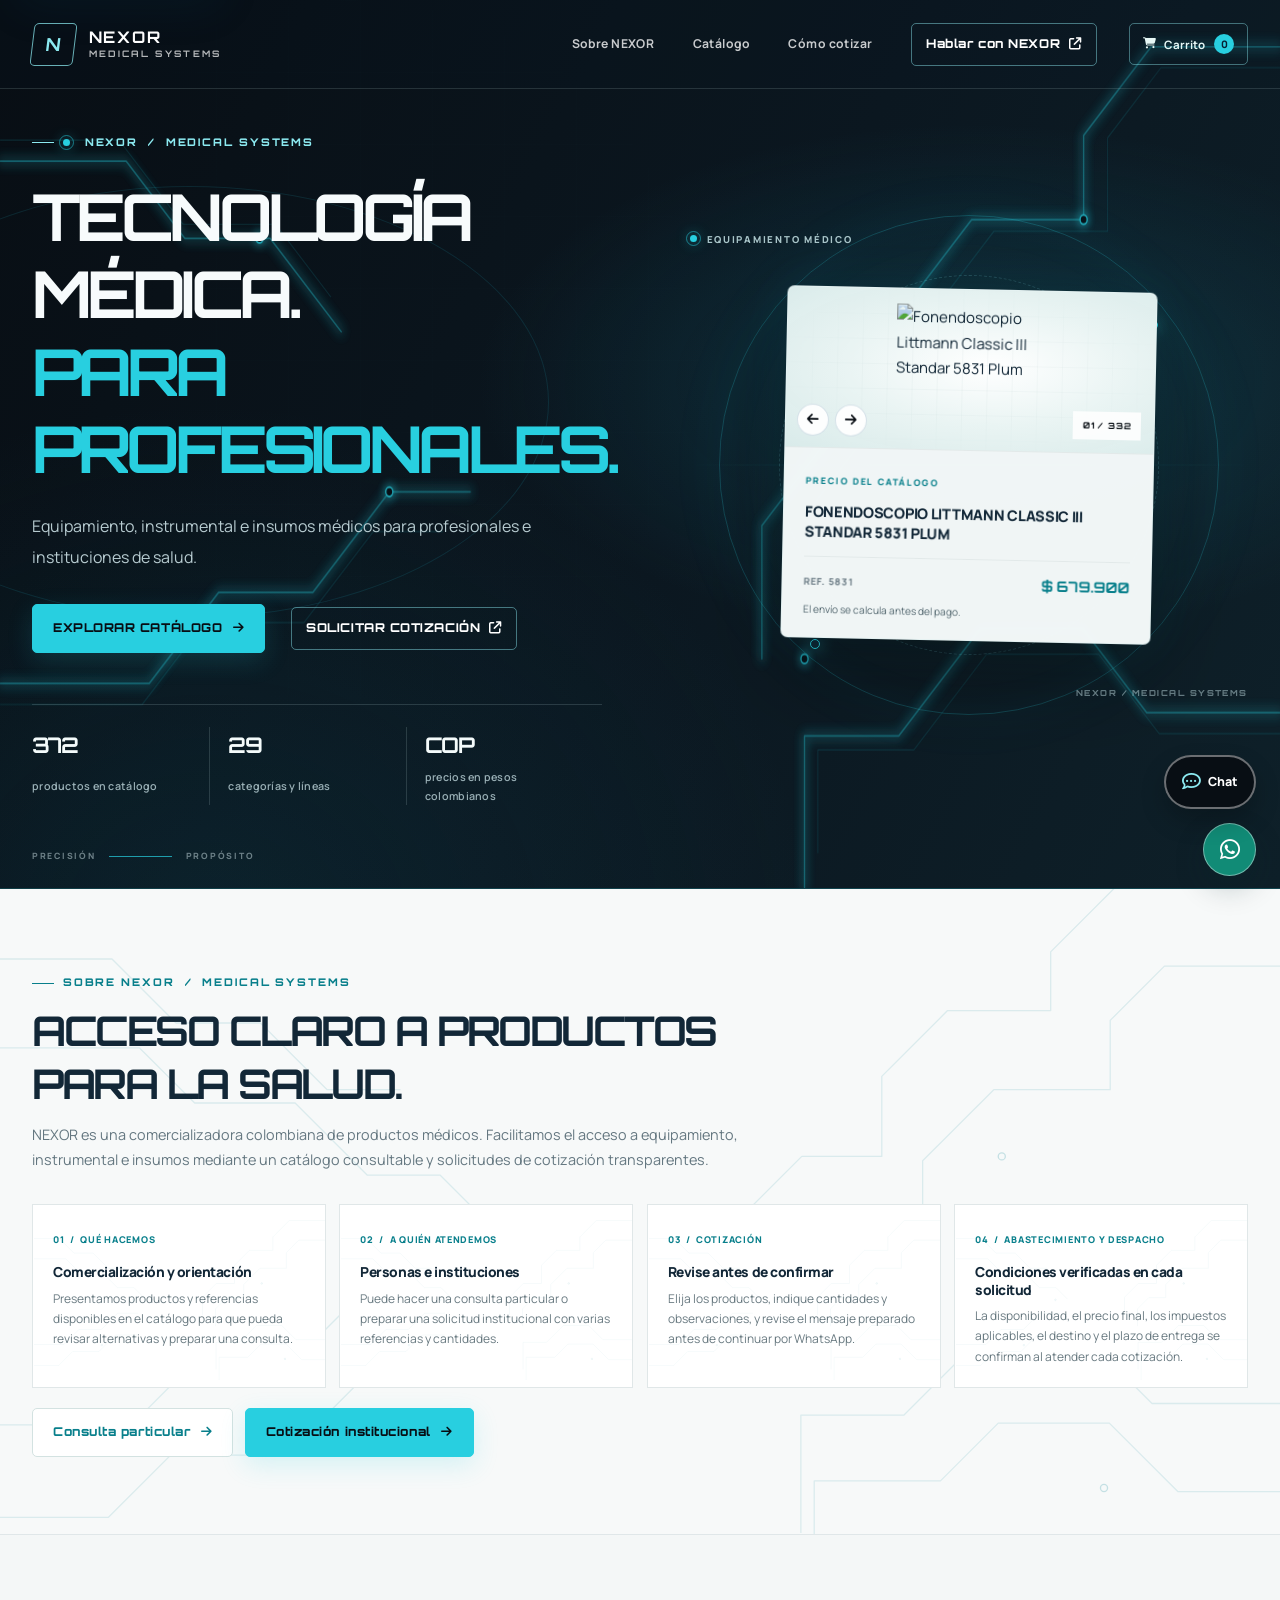
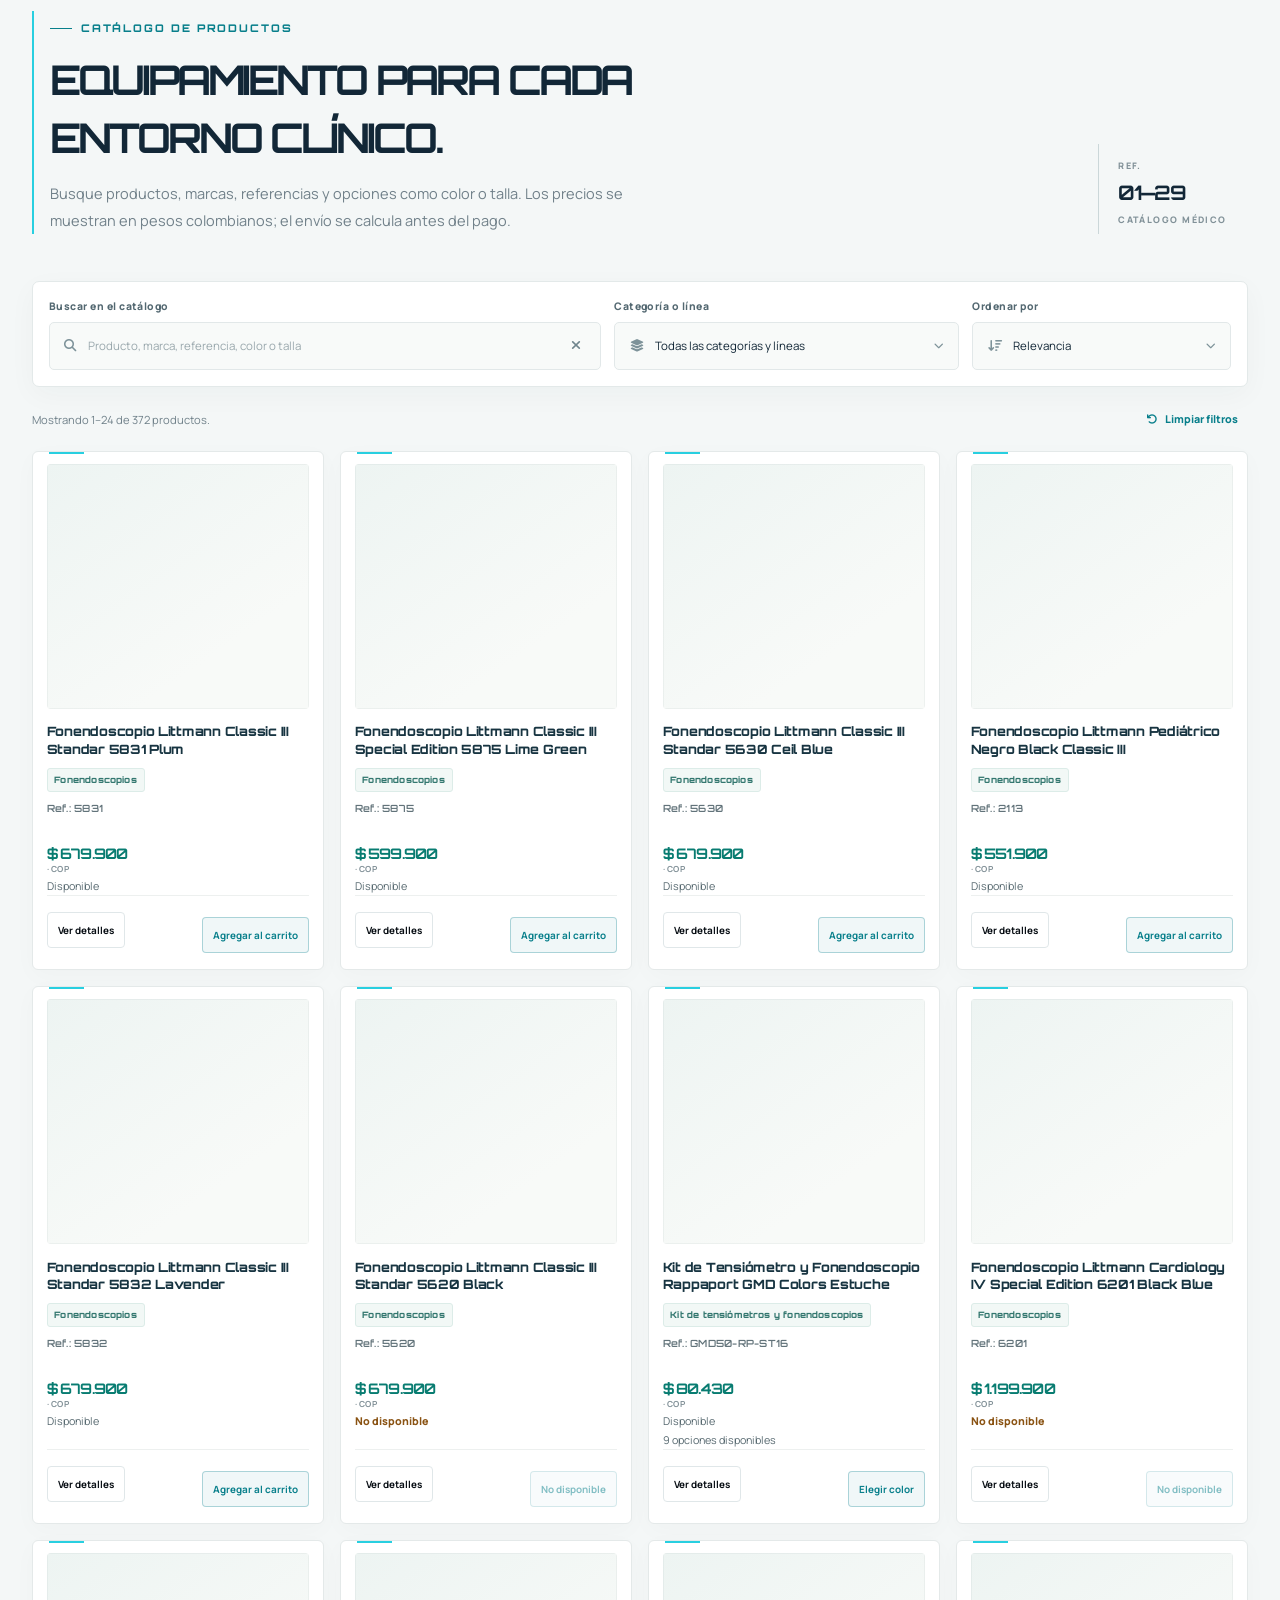
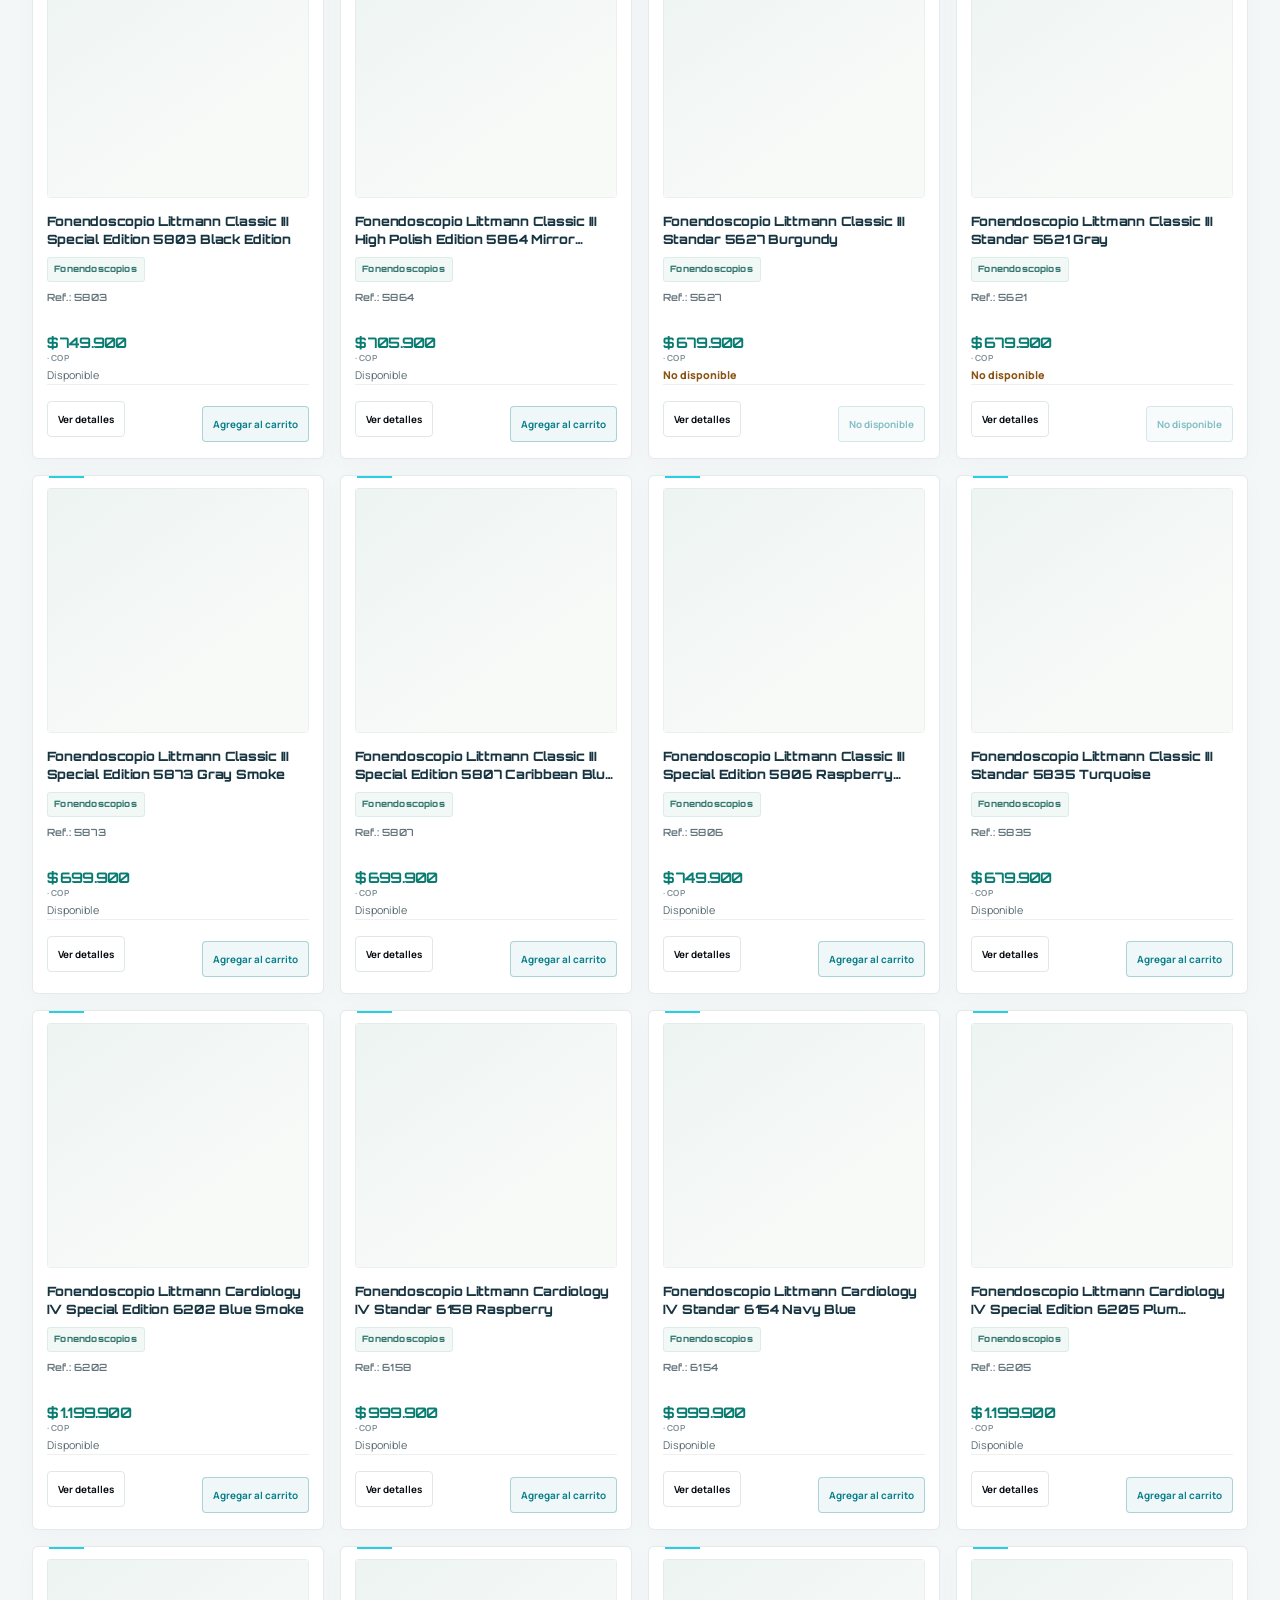
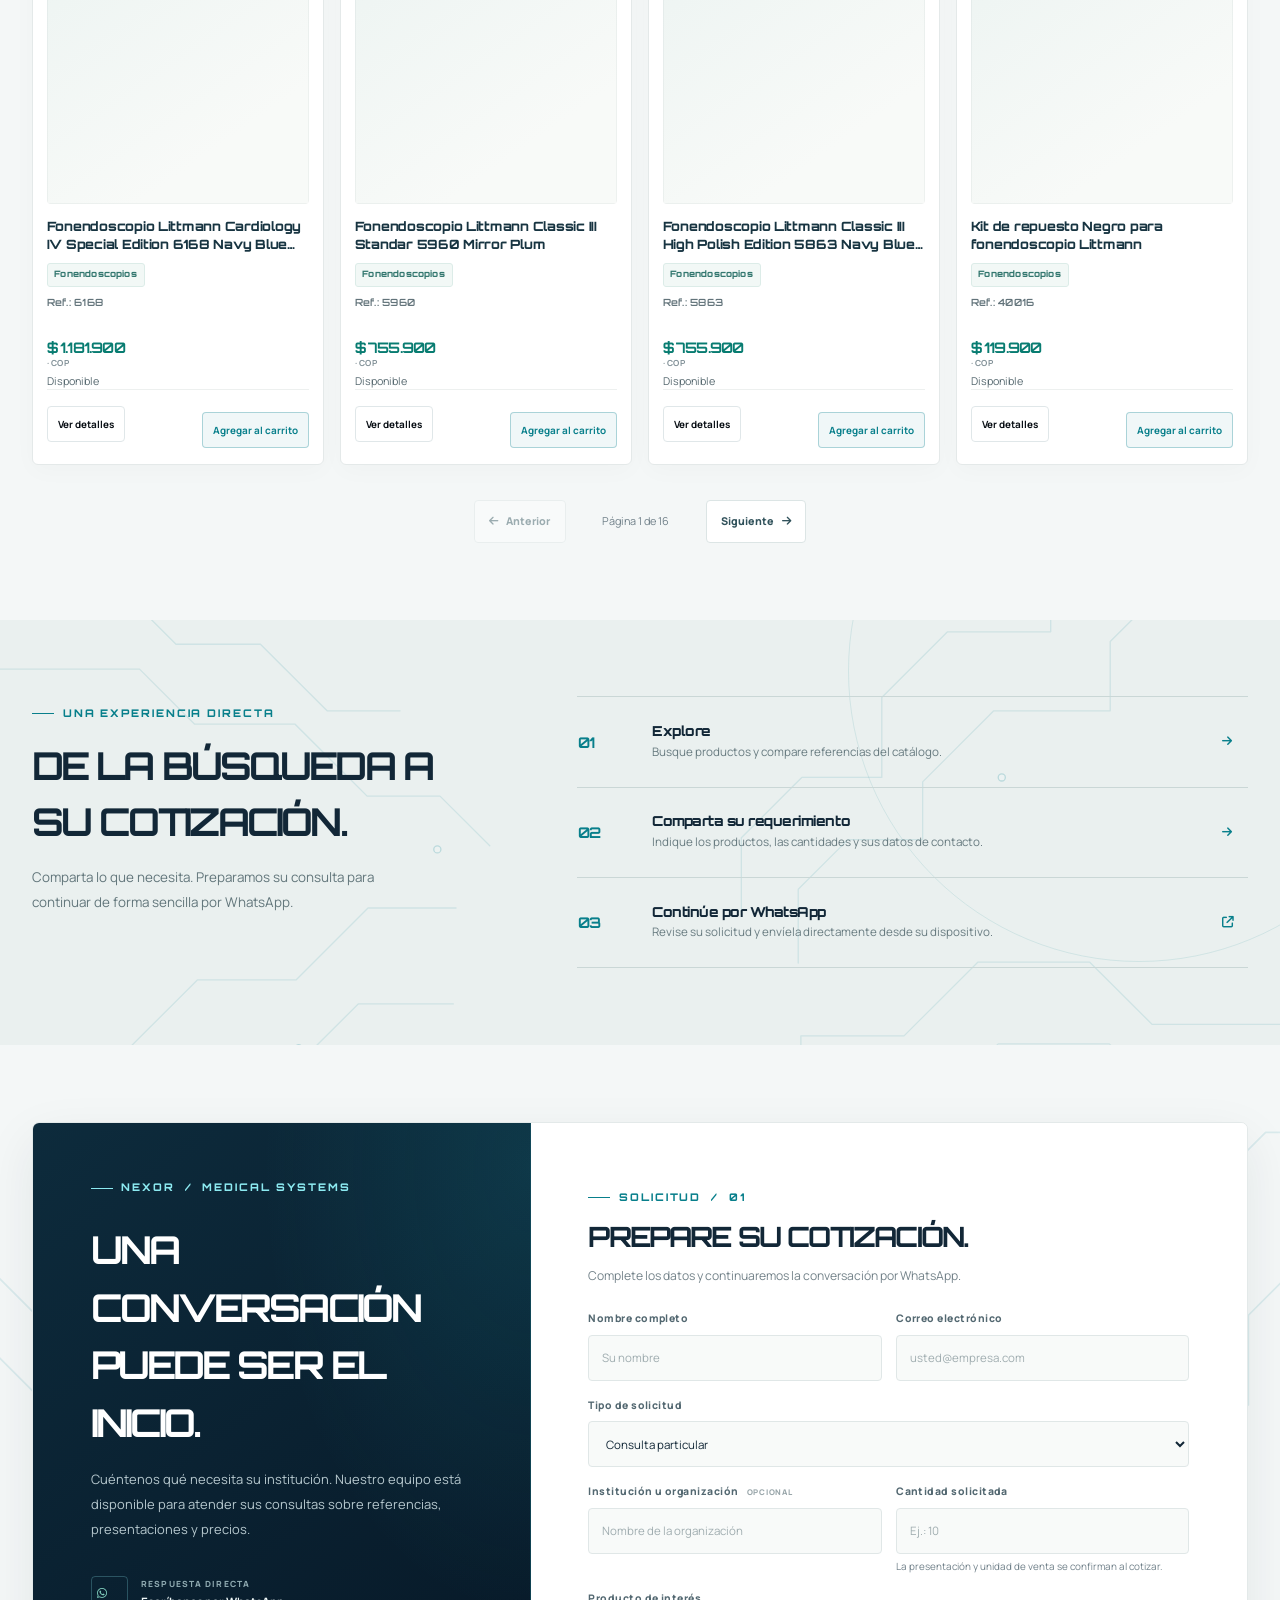
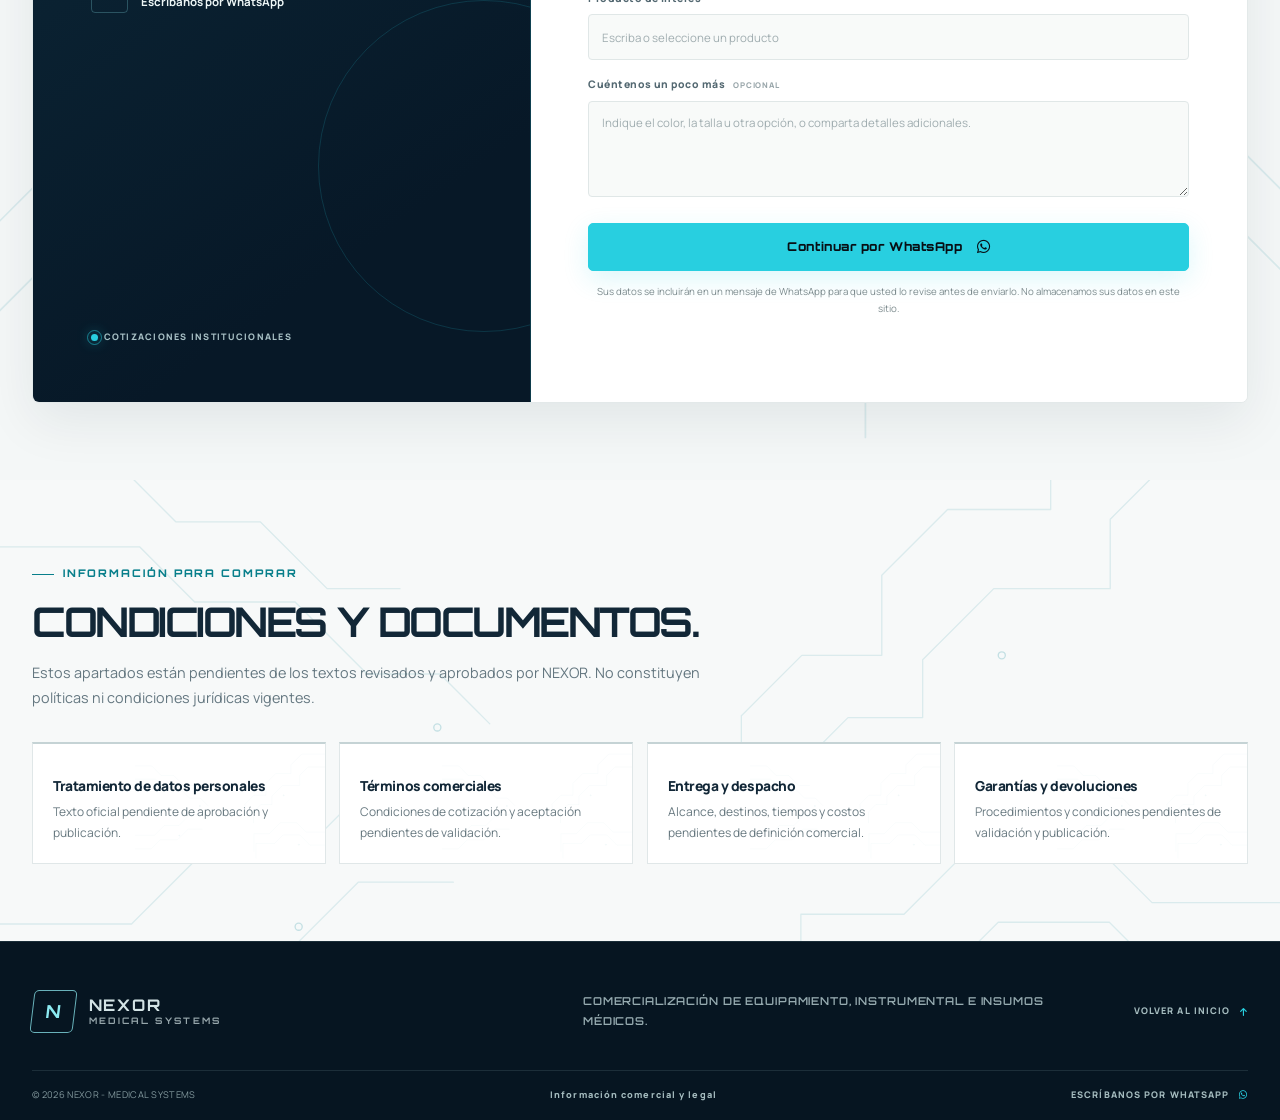
==== index.html @ 63e94d09 "06-11-2026" ====
<!doctype html>
<html lang="es">
<head>
  <meta charset="utf-8">
  <meta name="viewport" content="width=device-width, initial-scale=1">
  <meta name="description" content="Explore el catálogo NEXOR de equipamiento, instrumental e insumos médicos. Consulte productos y prepare cotizaciones para profesionales e instituciones de salud.">
  <meta name="theme-color" content="#080e14">
  <meta property="og:type" content="website">
  <meta property="og:locale" content="es_CO">
  <meta property="og:title" content="NEXOR - MEDICAL SYSTEMS">
  <meta property="og:description" content="Explore el catálogo NEXOR de equipamiento, instrumental e insumos médicos. Consulte productos y prepare cotizaciones para profesionales e instituciones de salud.">
  <meta name="twitter:card" content="summary">
  <title>NEXOR - MEDICAL SYSTEMS | Equipamiento médico</title>
  <link rel="preconnect" href="https://fonts.googleapis.com">
  <link rel="preconnect" href="https://fonts.gstatic.com" crossorigin>
  <link href="https://fonts.googleapis.com/css2?family=Manrope:wght@400;500;600;700;800&family=Orbitron:wght@500;600;700;800&display=swap" rel="stylesheet">
  <link rel="preconnect" href="https://cdnjs.cloudflare.com" crossorigin>
  <link rel="stylesheet" href="https://cdnjs.cloudflare.com/ajax/libs/font-awesome/6.5.2/css/all.min.css">
  <style>
    :root { --ink:#133a52; --navy:#080e14; --blue:#137f9b; --sky:#e3f2fb; --mint:#e2f6ef; --paper:#f6fafc; --line:#d7e5ee; --muted:#5c7b90; --white:#fff; --green:#087f8b; --cyan:#28cfe0; --shadow:0 18px 45px rgba(11,74,118,.12); --radius:20px; }
    * { box-sizing:border-box; margin:0; }
    html { scroll-behavior:smooth; scroll-padding-top:5.5rem; }
    body { color:var(--ink); background:var(--paper); font-family:Manrope, sans-serif; line-height:1.6; }
    a { color:inherit; text-decoration:none; }
    a, button, input, select, textarea, summary { -webkit-tap-highlight-color:transparent; }
    :focus-visible { outline:3px solid #7ed0ff; outline-offset:3px; }
    .skip-link { position:fixed; z-index:20; top:1rem; left:1rem; padding:.7rem 1rem; border-radius:9px; background:var(--white); color:var(--navy); font-weight:800; transform:translateY(-160%); transition:transform .2s ease; box-shadow:var(--shadow); }
    .skip-link:focus { transform:translateY(0); }
    .container { width:min(1120px, calc(100% - 2.5rem)); margin:auto; }
    .eyebrow { display:inline-flex; align-items:center; gap:.55rem; color:var(--blue); font-size:.73rem; font-weight:800; letter-spacing:.13em; text-transform:uppercase; }
    .eyebrow::before { content:""; width:1.9rem; height:2px; background:currentColor; }
    .section { padding:6.5rem 0; }
    .section--paper { background:var(--white); }
    .section-heading { max-width:650px; margin-bottom:3rem; }
    .section-heading--center { margin-inline:auto; text-align:center; }
    h1,h2 { font-family:Orbitron,Manrope,sans-serif; line-height:1.1; letter-spacing:-.035em; }
    h1 { font-size:clamp(3rem,7vw,5.8rem); color:var(--white); }
    h2 { font-size:clamp(2.2rem,4vw,3.4rem); margin-top:.7rem; }
    h3 { line-height:1.25; font-size:1.2rem; }
    .lead { color:var(--muted); font-size:1.1rem; margin-top:1rem; }
    .button { display:inline-flex; justify-content:center; align-items:center; gap:.65rem; border:1px solid transparent; border-radius:999px; padding:.85rem 1.25rem; font-weight:800; transition:.2s ease; }
    .button:hover { transform:translateY(-2px); }
    .button--primary { background:var(--blue); color:var(--white); box-shadow:0 8px 18px rgba(20,121,201,.25); }
    .button--light { border-color:rgba(255,255,255,.38); color:var(--white); }

    .site-header { position:absolute; inset:0 0 auto; z-index:3; color:white; transition:background .2s ease, box-shadow .2s ease; }
    .site-header.is-scrolled { position:fixed; background:rgba(7,44,76,.96); box-shadow:0 5px 18px rgba(0,0,0,.16); }
    .nav { min-height:82px; display:flex; align-items:center; justify-content:space-between; gap:1.5rem; }
    .brand { display:flex; gap:.7rem; align-items:center; font-weight:800; letter-spacing:-.03em; }
    .brand-mark { display:grid; place-items:center; width:38px; aspect-ratio:1; border:1px solid rgba(255,255,255,.4); border-radius:50%; font-family:Orbitron,Manrope,sans-serif; }
    .nav-links { display:flex; gap:1.6rem; align-items:center; font-size:.87rem; font-weight:700; color:rgba(255,255,255,.82); }
    .nav-links a:hover { color:white; }
    .nav-cta { padding:.55rem .9rem; font-size:.82rem; }
    .nav-toggle { display:none; width:42px; height:42px; border:1px solid rgba(255,255,255,.35); border-radius:10px; color:white; background:transparent; font-size:1.1rem; cursor:pointer; }

    .hero { min-height:720px; padding:9.8rem 0 4rem; position:relative; overflow:hidden; background:var(--navy); color:white; }
    .hero::before { content:""; position:absolute; width:700px; height:700px; border-radius:50%; right:-220px; top:-280px; background:radial-gradient(circle, #258bd7 0, rgba(37,139,215,0) 68%); opacity:.75; }
    .hero::after { content:""; position:absolute; width:430px; height:430px; left:-170px; bottom:-250px; border:1px solid rgba(255,255,255,.13); border-radius:50%; }
    .hero-grid { min-height:535px; display:grid; grid-template-columns:1.15fr .85fr; align-items:center; gap:4rem; position:relative; z-index:1; }
    .hero .eyebrow { color:#8ed1ff; }
    .hero-title-accent { color:#84d4c2; }
    .hero-copy { max-width:620px; color:#d5e7f4; font-size:1.12rem; margin-top:1.45rem; }
    .hero-actions { display:flex; flex-wrap:wrap; gap:.8rem; margin-top:2rem; }
    .hero-panel { padding:2.3rem; border:1px solid rgba(255,255,255,.15); border-radius:var(--radius); background:rgba(255,255,255,.07); box-shadow:var(--shadow); backdrop-filter:blur(14px); }
    .hero-panel p { color:#d3e8f7; margin-top:.7rem; }
    .metric { border-top:1px solid rgba(255,255,255,.17); padding:1.15rem 0; display:flex; justify-content:space-between; align-items:end; }
    .metric:first-of-type { margin-top:1.4rem; }
    .metric strong { font:700 2.3rem/1 Orbitron,Manrope,sans-serif; color:#84d4c2; }
    .metric span { font-size:.78rem; color:#c4d7e6; max-width:130px; } 

    .service-grid { display:grid; grid-template-columns:repeat(2,1fr); gap:1.25rem; }
    .service-card { min-height:275px; position:relative; display:flex; flex-direction:column; border:1px solid var(--line); border-radius:var(--radius); padding:2rem; overflow:hidden; background:var(--white); transition:transform .3s ease,box-shadow .3s ease,border-color .3s ease; }
    .service-card::after { content:""; position:absolute; width:170px; height:170px; border-radius:50%; right:-70px; bottom:-100px; background:radial-gradient(circle,#dff2ff,transparent 68%); transition:transform .35s ease; }
    .service-card:hover { transform:translateY(-7px); box-shadow:var(--shadow); border-color:#8ecded; }
    .service-card:hover::after { transform:scale(1.4); }
    .service-card > * { position:relative; z-index:1; }
    .icon { width:46px; aspect-ratio:1; display:grid; place-items:center; margin-bottom:1.4rem; color:var(--blue); border-radius:14px; background:var(--sky); }
    .service-card p, .deliverable-card p { color:var(--muted); font-size:.92rem; margin-top:.7rem; }
    .tag { display:inline-block; color:var(--blue); font-size:.72rem; font-weight:800; margin-top:1rem; }
    .service-link { display:inline-flex; align-items:center; gap:.55rem; margin-top:auto; padding-top:1.4rem; color:var(--navy); font-size:.82rem; font-weight:800; }
    .service-link i { width:26px; height:26px; display:grid; place-items:center; border-radius:50%; background:var(--blue); color:white; transition:transform .25s ease; }
    .service-card:hover .service-link i { transform:translateX(4px); }
    .deliverables { display:grid; grid-template-columns:repeat(4,1fr); gap:1rem; }
    .deliverable-card { padding:1.5rem; border-top:3px solid #86cfeb; background:var(--paper); }
    .deliverable-card .icon { margin-bottom:1rem; background:transparent; width:auto; display:block; font-size:1.25rem; }

    .contact-wrap { display:grid; grid-template-columns:.85fr 1.15fr; overflow:hidden; background:var(--white); border-radius:var(--radius); box-shadow:var(--shadow); }
    .contact-aside { padding:3rem; background:var(--navy); color:white; }
    .contact-aside p { color:#c5d8e5; margin-top:1rem; }
    .contact-list { display:grid; gap:1rem; margin-top:2.2rem; font-size:.9rem; }
    .contact-list i { width:1.5rem; color:#84d4c2; }
    .contact-form { padding:3rem; }
    .form-grid { display:grid; grid-template-columns:1fr 1fr; gap:1rem; }
    label { display:block; font-size:.8rem; font-weight:800; margin-bottom:.35rem; }
    input,select,textarea { width:100%; padding:.8rem; color:var(--ink); font:inherit; border:1px solid var(--line); border-radius:10px; background:var(--paper); }
    textarea { min-height:120px; resize:vertical; }
    input:focus,select:focus,textarea:focus { outline:3px solid #bce5fb; border-color:var(--blue); }
    .field { margin-bottom:1rem; }
    .contact-form .button { width:100%; }
    .form-note { color:var(--muted); font-size:.76rem; margin-top:.85rem; text-align:center; }
    .form-status { min-height:1.5rem; margin-top:.75rem; color:#1479c9; font-size:.85rem; font-weight:700; text-align:center; }
    .site-footer { padding:2rem 0; background:#eef4f9; color:#5c7b90; font-size:.82rem; }
    .footer-inner { display:flex; justify-content:space-between; gap:1rem; align-items:center; }
    .float-whatsapp { position:fixed; z-index:5; right:1.5rem; bottom:1.5rem; width:54px; aspect-ratio:1; display:grid; place-items:center; border-radius:50%; color:white; background:#24c66a; box-shadow:0 12px 25px rgba(0,0,0,.22); font-size:1.45rem; }
    .float-whatsapp:hover { transform:translateY(-3px); }
    /* ── Ventana flotante de detalle de producto ── */
    body.modal-open { overflow:hidden; }
    .service-card.is-clickable { cursor:pointer; }
    .service-card.is-clickable:hover { box-shadow:0 22px 50px rgba(11,74,118,.18); transform:translateY(-3px); }
    .modal-overlay { position:fixed; inset:0; z-index:8; background:rgba(11,42,64,.55); opacity:0; pointer-events:none; transition:opacity .25s ease; }
    .modal-overlay.is-open { opacity:1; pointer-events:auto; }
    .modal-panel { position:fixed; z-index:9; top:50%; left:50%; transform:translate(-50%,calc(-50% + 18px)); width:min(560px,calc(100% - 2rem)); max-height:min(86vh,760px); overflow:auto; background:var(--white); border-radius:var(--radius); box-shadow:0 30px 70px rgba(11,42,64,.35); opacity:0; pointer-events:none; transition:opacity .25s ease, transform .25s ease; }
    .modal-panel.is-open { opacity:1; pointer-events:auto; transform:translate(-50%,-50%); }
    .modal-media { position:relative; aspect-ratio:16/9; background:#fff; overflow:hidden; border-bottom:1px solid var(--line); }
    .modal-media img { width:100%; height:100%; object-fit:contain; display:block; }
    .modal-media img[hidden], .modal-nav[hidden], .modal-dots[hidden] { display:none; }
    .modal-nav { position:absolute; top:50%; transform:translateY(-50%); z-index:2; width:40px; aspect-ratio:1; display:grid; place-items:center; border:0; border-radius:50%; background:rgba(255,255,255,.94); color:var(--navy); font-size:1rem; cursor:pointer; box-shadow:0 6px 16px rgba(11,42,64,.25); transition:.2s ease; }
    .modal-nav:hover { background:var(--navy); color:#fff; }
    .modal-nav.prev { left:.7rem; }
    .modal-nav.next { right:.7rem; }
    .modal-dots { position:absolute; left:0; right:0; bottom:.7rem; z-index:2; display:flex; justify-content:center; gap:.4rem; }
    .modal-dots button { width:9px; height:9px; padding:0; border:0; border-radius:999px; background:rgba(11,42,64,.28); cursor:pointer; transition:.2s ease; }
    .modal-dots button.is-active { width:22px; background:var(--green); }
    .modal-close { position:absolute; top:.8rem; right:.8rem; z-index:2; width:38px; aspect-ratio:1; display:grid; place-items:center; border:0; border-radius:50%; background:rgba(255,255,255,.94); color:var(--navy); font-size:1.05rem; cursor:pointer; box-shadow:0 6px 16px rgba(11,42,64,.25); transition:transform .2s ease; }
    .modal-close:hover { transform:rotate(90deg); }
    .modal-body { padding:1.5rem 1.6rem 1.7rem; }
    .modal-body h3 { font-size:1.45rem; color:var(--navy); letter-spacing:-.03em; }
    .modal-tag { display:block; margin-top:.5rem; color:var(--blue); font-size:.72rem; font-weight:800; letter-spacing:.1em; }
    .modal-price { display:block; margin-top:.45rem; font-family:Orbitron,Manrope,sans-serif; font-size:1.5rem; font-weight:800; color:var(--green); }
    .modal-price small { font-size:.85rem; font-weight:700; color:var(--muted); }
    .modal-desc { margin-top:.8rem; font-size:.98rem; }
    .modal-feats { margin:.9rem 0 0; padding:0; list-style:none; display:grid; gap:.45rem; }
    .modal-feats li { position:relative; padding-left:1.5rem; color:var(--muted); font-size:.93rem; }
    .modal-feats li::before { content:"\f00c"; font-family:"Font Awesome 6 Free"; font-weight:900; position:absolute; left:0; top:.1rem; color:var(--green); }
    .modal-actions { display:flex; flex-wrap:wrap; gap:.6rem; margin-top:1.25rem; align-items:center; }
    
    . { margin-top:.8rem; color:var(--muted); font-size:.75rem; text-align:center; }
    @media (max-width:520px) { .modal-panel { width:100%; max-height:92vh; top:auto; bottom:0; left:0; right:0; transform:translateY(24px); border-radius:var(--radius) var(--radius) 0 0; } .modal-panel.is-open { transform:translateY(0); } }
    @media (prefers-reduced-motion:reduce) { *,*::before,*::after { scroll-behavior:auto !important; transition-duration:.01ms !important; animation-duration:.01ms !important; animation-iteration-count:1 !important; } }
    @media (max-width:800px) { .nav-toggle { display:grid; place-items:center; } .nav-links { position:absolute; top:70px; left:1.25rem; right:1.25rem; padding:1rem; display:none; flex-direction:column; align-items:stretch; gap:.2rem; border:1px solid rgba(255,255,255,.16); border-radius:14px; background:#080e14; box-shadow:0 16px 30px rgba(0,0,0,.22); } .nav-links.is-open { display:flex; } .nav-links a { padding:.75rem; } .nav-links .nav-cta { text-align:center; margin-top:.3rem; } .hero { min-height:auto; } .hero-grid,.contact-wrap { grid-template-columns:1fr; } .hero-panel { display:none; } .section { padding:4.5rem 0; } .deliverables { grid-template-columns:repeat(2,1fr); } }
    @media (max-width:520px) { .container { width:min(100% - 1.5rem, 1120px); } .nav { min-height:68px; } .hero { padding:7.4rem 0 3.2rem; } h1 { font-size:clamp(2.7rem,14vw,4rem); } .hero-copy { font-size:1rem; } .hero-actions { display:grid; } .button { min-height:48px; } .service-grid,.form-grid { grid-template-columns:1fr; } .service-card { min-height:245px; padding:1.5rem; } .deliverables { grid-template-columns:1fr; } .contact-aside,.contact-form { padding:2rem 1.5rem; } .footer-inner { flex-direction:column; align-items:flex-start; } .float-whatsapp { right:1rem; bottom:1rem; } }
    /* Identidad médica: base clara (blanco/gris) con acentos azul clínico y verde médico */
    body { color:#133a52; background:#f6fafc; background-image:none; }
    h1,h2,h3,.brand,.button,.tag,.eyebrow,.metric strong { font-family:Orbitron,Manrope,sans-serif; }
    h1,h2 { font-weight:700; letter-spacing:-.06em; text-transform:uppercase; }
    h3 { font-size:1.05rem; letter-spacing:-.035em; }.brand { letter-spacing:.02em; }.button { letter-spacing:-.025em; }.eyebrow,.tag { letter-spacing:.1em; }.metric strong { letter-spacing:-.08em; }
    .hero { background:radial-gradient(circle at 80% 5%,rgba(40,207,224,.34) 0,transparent 30%),linear-gradient(135deg,#080e14 20%,#0e2029 100%); border-bottom:1px solid rgba(40,207,224,.24); }
    .hero::before { background:radial-gradient(circle,#12b0d7 0,rgba(18,176,215,0) 67%); opacity:.25; }
    .hero::after { border-color:rgba(40,207,224,.18); }.hero-title-accent { color:#8ceaf1; text-shadow:none; }.eyebrow { color:#087f8b; }.hero .eyebrow { color:#8ceaf1; }.eyebrow::before { box-shadow:none; }
    .button--primary { background:linear-gradient(135deg,#28cfe0,#8ceaf1); box-shadow:0 10px 25px rgba(40,207,224,.22); }.button--light { border-color:rgba(255,255,255,.45); color:#ffffff; }.button--light:hover { background:rgba(255,255,255,.12); }.site-header.is-scrolled { background:rgba(8,14,20,.97); border-bottom:1px solid rgba(40,207,224,.18); }.brand-mark { border-color:#8ceaf1; color:#8ceaf1; box-shadow:none; }
    .section--paper { background:#ffffff; }.section-heading { border-left:2px solid #28cfe0; padding-left:1rem; }.section-heading--center { border-left:0; padding-left:0; }.service-card,.deliverable-card { background:#ffffff; border-color:#d7e5ee; box-shadow:0 12px 32px rgba(8,14,20,.07); }    .service-card::before { content:""; position:absolute; top:0; left:0; width:58px; height:2px; background:#28cfe0; box-shadow:none; }.service-card::after { background:radial-gradient(circle,rgba(19,127,155,.10),transparent 68%); }.service-card:hover { border-color:#63cbd7; box-shadow:0 24px 55px rgba(8,14,20,.16),0 0 0 1px rgba(40,207,224,.14); }
    .icon { color:#137f9b; background:#e3f7fa; border:1px solid #c6edf1; }.tag { color:#137f9b; }.service-link { color:#101b23; }.service-link i { background:#087f8b; }.deliverable-card { border-top-color:#28cfe0; }.contact-wrap { border:1px solid #d7e5ee; box-shadow:0 22px 55px rgba(8,14,20,.12); }.contact-aside { background:linear-gradient(155deg,#102b36,#080e14); border-right:1px solid rgba(40,207,224,.18); }.contact-form { background:#ffffff; }input,select,textarea { background:#f6fafc; border-color:#d7e5ee; color:#133a52; }input::placeholder,textarea::placeholder { color:#7d93a5; }.form-status { color:#087f8b; }.site-footer { border-top:1px solid #d7e5ee; background:#eef4f9; color:#5c7b90; }.float-whatsapp { border:2px solid rgba(255,255,255,.35); }
    .hero-panel { position:relative; overflow:hidden; }.hero-panel::before { content:""; display:block; height:74px; margin:1.35rem 0; border:1px solid rgba(255,255,255,.28); border-radius:6px; background:linear-gradient(transparent 49%,rgba(255,255,255,.10) 50%,transparent 51%),linear-gradient(90deg,transparent 49%,rgba(255,255,255,.07) 50%,transparent 51%); background-size:100% 24px,32px 100%; }.hero-panel::after { content:""; position:absolute; left:2.6rem; right:2.6rem; top:94px; height:55px; border-bottom:3px solid #35d0a0; filter:drop-shadow(0 0 6px #35d0a0); clip-path:polygon(0 80%,16% 55%,30% 72%,44% 25%,59% 48%,73% 14%,88% 42%,100% 5%,100% 11%,88% 49%,73% 21%,59% 55%,44% 32%,30% 79%,16% 62%,0 87%); background:#35d0a0; pointer-events:none; }
    .thumb { position:relative; display:grid; place-items:center; height:140px; margin-bottom:1.4rem; border:1px solid var(--line); border-radius:14px; background:linear-gradient(145deg,#e3f2fb,#f6fafc); overflow:hidden; } .thumb img { position:absolute; inset:0; width:100%; height:100%; object-fit:cover; transition:transform .35s ease; } .thumb > i { font-size:2rem; color:var(--blue); } .service-card:hover .thumb img { transform:scale(1.06); } .price { display:block; margin-top:.65rem; font:800 1.05rem Orbitron,Manrope,sans-serif; color:var(--green); } .price small { font:700 .72rem Manrope,sans-serif; color:var(--muted); letter-spacing:.05em; text-transform:uppercase; }
    .hero-product-placeholder { position:relative; color:var(--blue); font-size:5rem; opacity:.72; }
    .hero-product-placeholder[hidden] { display:none; }
    .card-actions { display:flex; align-items:center; justify-content:space-between; gap:.6rem; margin-top:auto; padding-top:1.15rem; flex-wrap:wrap; } .card-actions .service-link { margin-top:0; padding-top:0; }                               
    .gmd-grid { display:grid; grid-template-columns:repeat(4,minmax(0,1fr)); gap:1rem; }
    .gmd-card { min-height:340px; padding:1.25rem; cursor:pointer; }
    .gmd-card h3 { font-size:1rem; }
    .gmd-card .thumb { height:130px; }
    .gmd-card .gmd-reference { min-height:1.3rem; }
    .gmd-card .gmd-availability { display:block; margin-top:.65rem; color:#a15c00; font-size:.75rem; font-weight:800; }
    .gmd-card .cart-card-add { margin-top:.65rem; }
    .modal-price[hidden] { display:none; }
    .gmd-card .card-actions { display:flex; justify-content:flex-start; }
    .gmd-card .card-actions .service-link { padding-top:0; margin-top:0; }
    .gmd-filters { display:grid; grid-template-columns:minmax(0,2fr) minmax(220px,1fr); gap:1rem; max-width:760px; margin:0 auto 1rem; }
    .gmd-search { min-width:0; }
    .gmd-category-filter { min-width:0; }
    .gmd-search label { margin-bottom:.45rem; }
    .gmd-results { min-height:1.5rem; margin-bottom:1.25rem; color:var(--muted); text-align:center; font-size:.9rem; }
    .gmd-pagination { display:flex; justify-content:center; align-items:center; gap:1rem; margin-top:2rem; }
    .gmd-pagination button { border:1px solid var(--line); border-radius:999px; padding:.65rem 1rem; background:var(--white); color:var(--navy); font:700 .85rem Manrope,sans-serif; cursor:pointer; }
    .gmd-pagination button:disabled { opacity:.5; cursor:not-allowed; }
    .gmd-page { color:var(--muted); font-size:.85rem; }
    @media (max-width:900px) { .gmd-grid { grid-template-columns:repeat(3,minmax(0,1fr)); } }
    @media (max-width:650px) { .gmd-grid { grid-template-columns:repeat(2,minmax(0,1fr)); } }
    @media (max-width:520px) { .gmd-filters { grid-template-columns:1fr; } }
    @media (max-width:420px) { .gmd-grid { grid-template-columns:1fr; } }
  </style>
  <link rel="stylesheet" href="nexor-premium.css?v=nexor-site-polish-ux-1">
</head>
<body>
  <a class="skip-link" href="#contenido">Ir al contenido principal</a>
  <header class="site-header">
    <nav class="nav container" aria-label="Principal">
      <a class="brand" href="#inicio" aria-label="NEXOR Medical Systems, inicio">
        <span class="brand-mark" aria-hidden="true">N</span>
        <span class="brand-name"><strong>NEXOR</strong><small>MEDICAL SYSTEMS</small></span>
      </a>
      <div class="nav-links" id="nav-links">
        <a href="#sobre">Sobre NEXOR</a>
        <a href="#productos">Cat&aacute;logo</a>
        <a href="#proceso">C&oacute;mo cotizar</a>
        <a href="#contacto" class="button button--light nav-cta">Hablar con NEXOR <i class="fa-solid fa-arrow-up-right-from-square" aria-hidden="true"></i></a>
      </div>
      <button class="nav-cart" id="cart-open" type="button" aria-label="Abrir carrito, 0 productos">
        <i class="fa-solid fa-cart-shopping" aria-hidden="true"></i>
        <span class="nav-cart-label">Carrito</span>
        <span class="nav-cart-count" id="cart-count" aria-live="polite">0</span>
      </button>
      <button class="nav-toggle" type="button" aria-expanded="false" aria-controls="nav-links" aria-label="Abrir menú">
        <i class="fa-solid fa-bars" aria-hidden="true"></i>
      </button>
    </nav>
  </header>
  <main id="contenido">
    <section class="hero" id="inicio">
      <svg class="hero-circuit-lines" viewBox="0 0 1440 760" preserveAspectRatio="none" aria-hidden="true" focusable="false">
        <defs>
          <filter id="circuit-glow" x="-30%" y="-30%" width="160%" height="160%">
            <feGaussianBlur stdDeviation="5" />
          </filter>
        </defs>
        <g class="circuit-glow" filter="url(#circuit-glow)">
          <path d="M1440 40h-145l-76 76v72h-126l-78 78v104h-78l-80 80v114" />
          <path d="M1440 610h-150l-72-72h-115l-92 92h-106v130" />
          <path d="M0 585h168l78-78h106l86-86h91" />
          <path d="M0 138h142l66 66h96l80 80" />
        </g>
        <g class="circuit-traces">
          <path d="M1440 40h-145l-76 76v72h-126l-78 78v104h-78l-80 80v114" />
          <path d="M1440 610h-150l-72-72h-115l-92 92h-106v130" />
          <path d="M0 585h168l78-78h106l86-86h91" />
          <path d="M0 138h142l66 66h96l80 80" />
          <path class="circuit-detail" d="M1440 58h-134l-60 60v80h-128l-62 62v115h-84l-62 62v90" />
          <path class="circuit-detail" d="M1440 628h-136l-68-68h-126l-82 82h-108v88" />
          <path class="circuit-detail" d="M0 603h160l70-70h112l78-78h78" />
          <path class="circuit-detail" d="M0 120h134l72 72h104l62 62" />
        </g>
        <g class="circuit-nodes">
          <circle cx="1219" cy="188" r="4" />
          <circle cx="905" cy="564" r="4" />
          <circle cx="438" cy="421" r="4" />
          <circle cx="292" cy="204" r="4" />
        </g>
      </svg>
      <div class="hero-grid container">
        <div class="hero-content">
          <span class="eyebrow hero-eyebrow"><span class="status-pulse" aria-hidden="true"></span> NEXOR &nbsp;/&nbsp; MEDICAL SYSTEMS</span>
          <h1>TECNOLOG&Iacute;A M&Eacute;DICA.<br><span class="hero-title-accent">PARA PROFESIONALES.</span></h1>
          <p class="hero-copy">Equipamiento, instrumental e insumos m&eacute;dicos para profesionales e instituciones de salud.</p>
          <div class="hero-actions">
            <a class="button button--primary" href="#productos">Explorar cat&aacute;logo <i class="fa-solid fa-arrow-right" aria-hidden="true"></i></a>
            <a class="button button--light" href="#contacto">Solicitar cotizaci&oacute;n <i class="fa-solid fa-arrow-up-right-from-square" aria-hidden="true"></i></a>
          </div>
          <div class="hero-metrics" aria-label="Datos del catálogo">
            <div class="hero-metric"><strong id="product-count">—</strong><span>productos en cat&aacute;logo</span></div>
            <div class="hero-metric"><strong id="category-count">—</strong><span>categor&iacute;as y l&iacute;neas</span></div>
            <div class="hero-metric"><strong>COP</strong><span>precios en pesos colombianos</span></div>
          </div>
        </div>
        <aside class="hero-visual" aria-label="Producto destacado del catálogo">
          <div class="hero-orbit hero-orbit--outer" aria-hidden="true"></div>
          <div class="hero-orbit hero-orbit--inner" aria-hidden="true"></div>
          <div class="hero-crosshair" aria-hidden="true"></div>
          <div class="hero-visual-label"><span class="status-pulse" aria-hidden="true"></span> EQUIPAMIENTO M&Eacute;DICO</div>
          <article class="hero-spotlight" id="hero-spotlight">
            <div class="hero-product-image">
              <img id="hero-product-img" alt="" loading="eager" hidden>
              <i class="fa-solid fa-kit-medical hero-product-placeholder" id="hero-product-placeholder" aria-hidden="true"></i>
              <span class="hero-image-index" id="hero-image-index">01 / 01</span>
              <div class="hero-product-controls" aria-label="Cambiar producto destacado">
                <button id="hero-product-prev" type="button" aria-label="Producto destacado anterior"><i class="fa-solid fa-arrow-left" aria-hidden="true"></i></button>
                <button id="hero-product-next" type="button" aria-label="Siguiente producto destacado"><i class="fa-solid fa-arrow-right" aria-hidden="true"></i></button>
              </div>
            </div>
            <div class="hero-product-details">
              <span class="hero-product-kicker">PRECIO DEL CAT&Aacute;LOGO</span>
              <h2 id="hero-product-name">Soluciones para el cuidado de la salud</h2>
              <div class="hero-product-footer"><span id="hero-product-ref">EQUIPAMIENTO &middot; INSTRUMENTAL &middot; INSUMOS</span><strong id="hero-product-price"></strong></div>
              <small class="hero-price-note">El env&iacute;o se calcula antes del pago.</small>
            </div>
          </article>
          <span class="hero-coordinates" aria-hidden="true">NEXOR / MEDICAL SYSTEMS</span>
        </aside>
      </div>
      <div class="hero-bottom-line" aria-hidden="true"><span>PRECISI&Oacute;N</span><span class="hero-bottom-rule"></span><span>PROP&Oacute;SITO</span></div>
    </section>

    <section class="about-section section section--paper" id="sobre" aria-labelledby="about-title">
      <div class="container">
        <div class="about-intro">
          <span class="eyebrow">SOBRE NEXOR &nbsp;/&nbsp; MEDICAL SYSTEMS</span>
          <h2 id="about-title">Acceso claro a productos para la salud.</h2>
          <p>NEXOR es una comercializadora colombiana de productos m&eacute;dicos. Facilitamos el acceso a equipamiento, instrumental e insumos mediante un cat&aacute;logo consultable y solicitudes de cotizaci&oacute;n transparentes.</p>
        </div>
        <div class="about-grid">
          <article class="about-card">
            <span class="about-card-index">01 &nbsp;/&nbsp; QU&Eacute; HACEMOS</span>
            <h3>Comercializaci&oacute;n y orientaci&oacute;n</h3>
            <p>Presentamos productos y referencias disponibles en el cat&aacute;logo para que pueda revisar alternativas y preparar una consulta.</p>
          </article>
          <article class="about-card">
            <span class="about-card-index">02 &nbsp;/&nbsp; A QUI&Eacute;N ATENDEMOS</span>
            <h3>Personas e instituciones</h3>
            <p>Puede hacer una consulta particular o preparar una solicitud institucional con varias referencias y cantidades.</p>
          </article>
          <article class="about-card">
            <span class="about-card-index">03 &nbsp;/&nbsp; COTIZACI&Oacute;N</span>
            <h3>Revise antes de confirmar</h3>
            <p>Elija los productos, indique cantidades y observaciones, y revise el mensaje preparado antes de continuar por WhatsApp.</p>
          </article>
          <article class="about-card">
            <span class="about-card-index">04 &nbsp;/&nbsp; ABASTECIMIENTO Y DESPACHO</span>
            <h3>Condiciones verificadas en cada solicitud</h3>
            <p>La disponibilidad, el precio final, los impuestos aplicables, el destino y el plazo de entrega se confirman al atender cada cotizaci&oacute;n.</p>
          </article>
        </div>
        <div class="about-actions" aria-label="Accesos para compradores">
          <a class="button button--secondary" href="#productos">Consulta particular <i class="fa-solid fa-arrow-right" aria-hidden="true"></i></a>
          <a class="button button--primary" href="#contacto">Cotizaci&oacute;n institucional <i class="fa-solid fa-arrow-right" aria-hidden="true"></i></a>
        </div>
      </div>
    </section>

    <section class="catalog-section section section--paper" id="productos">
      <div class="container">
        <div class="catalog-heading">
          <div class="section-heading">
            <span class="eyebrow">CAT&Aacute;LOGO DE PRODUCTOS</span>
            <h2>Equipamiento para cada entorno cl&iacute;nico.</h2>
            <p class="lead">Busque productos, marcas, referencias y opciones como color o talla. Los precios se muestran en pesos colombianos; el env&iacute;o se calcula antes del pago.</p>
          </div>
          <div class="catalog-index"><span>REF.</span><strong>01—05</strong><span>CAT&Aacute;LOGO M&Eacute;DICO</span></div>
        </div>
        <div class="catalog-toolbar">
          <div class="gmd-search">
            <label for="gmd-search-input">Buscar en el cat&aacute;logo</label>
            <div class="search-control"><i class="fa-solid fa-magnifying-glass" aria-hidden="true"></i><input id="gmd-search-input" type="search" placeholder="Producto, marca, referencia, color o talla" autocomplete="off"><button class="search-clear" id="gmd-search-clear" type="button" aria-label="Limpiar b&uacute;squeda" hidden><i class="fa-solid fa-xmark" aria-hidden="true"></i></button></div>
          </div>
          <div class="gmd-category-filter">
            <label for="gmd-category">Categor&iacute;a o l&iacute;nea</label>
            <div class="select-control"><i class="fa-solid fa-layer-group" aria-hidden="true"></i><select id="gmd-category"><option value="">Todas las categor&iacute;as y l&iacute;neas</option></select><i class="fa-solid fa-chevron-down select-chevron" aria-hidden="true"></i></div>
          </div>
          <div class="gmd-sort-control">
            <label for="gmd-sort">Ordenar por</label>
            <div class="select-control"><i class="fa-solid fa-arrow-down-wide-short" aria-hidden="true"></i><select id="gmd-sort"><option value="relevance">Relevancia</option><option value="name">Nombre A–Z</option><option value="price-asc">Precio: menor a mayor</option><option value="price-desc">Precio: mayor a menor</option></select><i class="fa-solid fa-chevron-down select-chevron" aria-hidden="true"></i></div>
          </div>
        </div>
        <div class="catalog-results-row">
          <p class="gmd-results" id="gmd-results" role="status" aria-live="polite"></p>
          <button class="reset-filters" id="gmd-reset" type="button"><i class="fa-solid fa-arrow-rotate-left" aria-hidden="true"></i> Limpiar filtros</button>
        </div>
        <p class="catalog-loading" id="gmd-loading" role="status" aria-live="polite">Cargando cat&aacute;logo...</p>
        <p class="catalog-error" id="gmd-error" role="alert" hidden>No pudimos cargar el cat&aacute;logo. Actualice la p&aacute;gina o cont&aacute;ctenos para consultar productos.</p>
        <div class="gmd-grid" id="gmd-grid"></div>
        <div class="gmd-empty" id="gmd-empty" hidden><i class="fa-solid fa-magnifying-glass" aria-hidden="true"></i><h3 id="gmd-empty-title">No encontramos coincidencias.</h3><p id="gmd-empty-description">Pruebe otra palabra, referencia o categor&iacute;a.</p><button class="button button--secondary" id="gmd-empty-reset" type="button">Ver todo el cat&aacute;logo</button></div>
        <div class="gmd-pagination" aria-label="P&aacute;ginas del cat&aacute;logo"><button id="gmd-prev" type="button"><i class="fa-solid fa-arrow-left" aria-hidden="true"></i> Anterior</button><span class="gmd-page" id="gmd-page"></span><button id="gmd-next" type="button">Siguiente <i class="fa-solid fa-arrow-right" aria-hidden="true"></i></button></div>
        <noscript><p class="catalog-error">Active JavaScript para consultar y filtrar el cat&aacute;logo.</p></noscript>
      </div>
    </section>

    <section class="process-section section" id="proceso">
      <div class="container process-layout">
        <div class="process-intro"><span class="eyebrow">UNA EXPERIENCIA DIRECTA</span><h2>De la b&uacute;squeda a su cotizaci&oacute;n.</h2><p>Comparta lo que necesita. Preparamos su consulta para continuar de forma sencilla por WhatsApp.</p></div>
        <div class="process-steps">
          <article class="process-step"><span class="process-number">01</span><div><h3>Explore</h3><p>Busque productos y compare referencias del cat&aacute;logo.</p></div><i class="fa-solid fa-arrow-right" aria-hidden="true"></i></article>
          <article class="process-step"><span class="process-number">02</span><div><h3>Comparta su requerimiento</h3><p>Indique los productos, las cantidades y sus datos de contacto.</p></div><i class="fa-solid fa-arrow-right" aria-hidden="true"></i></article>
          <article class="process-step"><span class="process-number">03</span><div><h3>Contin&uacute;e por WhatsApp</h3><p>Revise su solicitud y env&iacute;ela directamente desde su dispositivo.</p></div><i class="fa-solid fa-arrow-up-right-from-square" aria-hidden="true"></i></article>
        </div>
      </div>
    </section>

    <section class="contact-section section" id="contacto">
      <div class="container contact-wrap">
        <aside class="contact-aside">
          <span class="eyebrow">NEXOR &nbsp;/&nbsp; MEDICAL SYSTEMS</span>
          <h2>Una conversaci&oacute;n puede ser el inicio.</h2>
          <p>Cu&eacute;ntenos qu&eacute; necesita su instituci&oacute;n. Nuestro equipo est&aacute; disponible para atender sus consultas sobre referencias, presentaciones y precios.</p>
          <div class="contact-list">
            <a href="https://wa.me/573053252358" target="_blank" rel="noopener"><span class="contact-icon"><i class="fa-brands fa-whatsapp" aria-hidden="true"></i></span><span><small>RESPUESTA DIRECTA</small>Escr&iacute;banos por WhatsApp</span></a>
          </div>
          <div class="contact-aside-footer"><span class="status-pulse" aria-hidden="true"></span> COTIZACIONES INSTITUCIONALES</div>
        </aside>
        <div class="contact-form">
          <div class="form-heading"><span class="eyebrow">SOLICITUD &nbsp;/&nbsp; 01</span><h3>Prepare su cotizaci&oacute;n.</h3><p>Complete los datos y continuaremos la conversaci&oacute;n por WhatsApp.</p></div>
          <form id="contact-form">
            <div class="form-grid">
              <div class="field"><label for="name">Nombre completo</label><input id="name" name="name" type="text" placeholder="Su nombre" autocomplete="name" minlength="2" maxlength="80" required></div>
              <div class="field"><label for="email">Correo electr&oacute;nico</label><input id="email" name="email" type="email" placeholder="usted@empresa.com" autocomplete="email" inputmode="email" maxlength="120" required></div>
            </div>
            <div class="field"><label for="contact-request-type">Tipo de solicitud</label><select id="contact-request-type" name="requestType"><option value="particular">Consulta particular</option><option value="institucional">Cotizaci&oacute;n institucional</option></select></div>
            <div class="form-grid">
              <div class="field"><label for="organization">Instituci&oacute;n u organizaci&oacute;n <span id="organization-hint">OPCIONAL</span></label><input id="organization" name="organization" type="text" placeholder="Nombre de la organizaci&oacute;n" autocomplete="organization" maxlength="120"></div>
              <div class="field"><label for="quantity">Cantidad solicitada</label><input id="quantity" name="quantity" type="number" placeholder="Ej.: 10" min="1" max="10000" step="1" inputmode="numeric" required><small class="field-hint" id="quantity-guidance" aria-live="polite">La presentaci&oacute;n y unidad de venta se confirman al cotizar.</small></div>
            </div>
            <div class="field"><label for="producto">Producto de inter&eacute;s</label><input id="producto" name="producto" type="text" list="producto-opciones" placeholder="Escriba o seleccione un producto" maxlength="180" required><datalist id="producto-opciones"></datalist></div>
            <div class="field"><label for="message">Cu&eacute;ntenos un poco m&aacute;s <span>OPCIONAL</span></label><textarea id="message" name="message" placeholder="Indique el color, la talla u otra opci&oacute;n, o comparta detalles adicionales." maxlength="1000"></textarea></div>
            <button class="button button--primary form-submit" type="submit">Continuar por WhatsApp <i class="fa-brands fa-whatsapp" aria-hidden="true"></i></button>
            <p class="form-note">Sus datos se incluir&aacute;n en un mensaje de WhatsApp para que usted lo revise antes de enviarlo. No almacenamos sus datos en este sitio.</p>
            <p class="form-status" id="form-status" role="status" aria-live="polite"></p>
          </form>
          <noscript><p class="form-note">Active JavaScript o escr&iacute;banos directamente por WhatsApp para enviar su consulta.</p></noscript>
        </div>
      </div>
    </section>
  <section class="legal-section section" id="informacion-comercial" aria-labelledby="legal-title">
    <div class="container">
      <div class="legal-intro">
        <span class="eyebrow">INFORMACI&Oacute;N PARA COMPRAR</span>
        <h2 id="legal-title">Condiciones y documentos.</h2>
        <p>Estos apartados est&aacute;n pendientes de los textos revisados y aprobados por NEXOR. No constituyen pol&iacute;ticas ni condiciones jur&iacute;dicas vigentes.</p>
      </div>
      <div class="legal-grid">
        <article><h3>Tratamiento de datos personales</h3><p>Texto oficial pendiente de aprobaci&oacute;n y publicaci&oacute;n.</p></article>
        <article><h3>T&eacute;rminos comerciales</h3><p>Condiciones de cotizaci&oacute;n y aceptaci&oacute;n pendientes de validaci&oacute;n.</p></article>
        <article><h3>Entrega y despacho</h3><p>Alcance, destinos, tiempos y costos pendientes de definici&oacute;n comercial.</p></article>
        <article><h3>Garant&iacute;as y devoluciones</h3><p>Procedimientos y condiciones pendientes de validaci&oacute;n y publicaci&oacute;n.</p></article>
      </div>
    </div>
  </section>
  </main>
  <section class="social-section" id="redes" aria-labelledby="social-title">
    <div class="container social-layout">
      <div class="social-heading">
        <span class="eyebrow">NEXOR &nbsp;/&nbsp; EN COMUNIDAD</span>
        <h2 id="social-title">Conectemos en redes.</h2>
        <p>S&iacute;guenos para conocer novedades, soluciones y contenido para profesionales de la salud.</p>
      </div>
      <div class="social-banners" aria-label="Redes sociales de NEXOR">
        <a class="social-banner social-banner--instagram" data-social-profile="instagram" aria-disabled="true" tabindex="-1">
          <span class="social-banner-icon"><i class="fa-brands fa-instagram" aria-hidden="true"></i></span>
          <span class="social-banner-copy"><strong>Instagram</strong><small>Conoce nuestras novedades</small></span>
          <span class="social-banner-status" data-social-status>Enlace oficial pendiente</span>
        </a>
        <a class="social-banner social-banner--facebook" data-social-profile="facebook" aria-disabled="true" tabindex="-1">
          <span class="social-banner-icon"><i class="fa-brands fa-facebook-f" aria-hidden="true"></i></span>
          <span class="social-banner-copy"><strong>Facebook</strong><small>Conversemos con nuestra comunidad</small></span>
          <span class="social-banner-status" data-social-status>Enlace oficial pendiente</span>
        </a>
        <a class="social-banner social-banner--tiktok" data-social-profile="tiktok" aria-disabled="true" tabindex="-1">
          <span class="social-banner-icon"><i class="fa-brands fa-tiktok" aria-hidden="true"></i></span>
          <span class="social-banner-copy"><strong>TikTok</strong><small>Descubre nuestro contenido</small></span>
          <span class="social-banner-status" data-social-status>Enlace oficial pendiente</span>
        </a>
      </div>
    </div>
  </section>
  <footer class="site-footer">
    <div class="container footer-main">
      <a class="brand footer-brand" href="#inicio" aria-label="NEXOR Medical Systems, inicio"><span class="brand-mark" aria-hidden="true">N</span><span class="brand-name"><strong>NEXOR</strong><small>MEDICAL SYSTEMS</small></span></a>
      <p>Comercializaci&oacute;n de equipamiento, instrumental e insumos m&eacute;dicos.</p>
      <a class="footer-top" href="#inicio">VOLVER AL INICIO <i class="fa-solid fa-arrow-up" aria-hidden="true"></i></a>
    </div>
    <div class="container footer-bottom"><span>&copy; <span id="copyright-year"></span> NEXOR - MEDICAL SYSTEMS</span><a href="#informacion-comercial">Informaci&oacute;n comercial y legal</a><a href="https://wa.me/573053252358" target="_blank" rel="noopener">ESCR&Iacute;BANOS POR WHATSAPP <i class="fa-brands fa-whatsapp" aria-hidden="true"></i></a></div>
  </footer>
  <a class="float-whatsapp" href="https://wa.me/573053252358?text=Hola%2C%20quiero%20cotizar%20suministros%20m%C3%A9dicos%20de%20NEXOR%20Medical%20Systems" target="_blank" rel="noopener" aria-label="Contactar a NEXOR Medical Systems por WhatsApp"><i class="fa-brands fa-whatsapp" aria-hidden="true"></i></a>
  <aside class="chat-widget" aria-label="Asistente virtual de NEXOR">
    <section class="chat-panel" id="chat-panel" aria-labelledby="chat-title" hidden>
      <header class="chat-header">
        <span class="chat-avatar" aria-hidden="true"><i class="fa-solid fa-headset"></i></span>
        <div><h2 id="chat-title">Asistente NEXOR</h2><p>Respuestas sobre catálogo y cotizaciones</p></div>
        <button class="chat-close" id="chat-close" type="button" aria-label="Cerrar chat"><i class="fa-solid fa-xmark" aria-hidden="true"></i></button>
      </header>
      <div class="chat-messages" id="chat-messages" role="log" aria-live="polite" aria-relevant="additions">
        <div class="chat-message chat-message--bot"><p>¡Hola! Puedo ayudarte a encontrar productos, conocer cómo cotizar o confirmar información con nuestro equipo.</p></div>
      </div>
      <div class="chat-quick-actions" aria-label="Preguntas frecuentes">
        <button type="button" data-chat-action="find">Buscar un producto</button>
        <button type="button" data-chat-action="quote">¿Cómo cotizo?</button>
        <button type="button" data-chat-action="availability">Precio y disponibilidad</button>
      </div>
      <form class="chat-form" id="chat-form">
        <label class="sr-only" for="chat-input">Escribe tu pregunta</label>
        <input id="chat-input" name="question" type="text" maxlength="180" placeholder="Escribe tu pregunta..." autocomplete="off" required>
        <button type="submit" aria-label="Enviar mensaje"><i class="fa-solid fa-paper-plane" aria-hidden="true"></i></button>
      </form>
      <p class="chat-disclaimer">Asistente automático. Para confirmar precios y disponibilidad, consulta con NEXOR.</p>
    </section>
    <button class="chat-toggle" id="chat-toggle" type="button" aria-expanded="false" aria-controls="chat-panel" aria-label="Abrir chat con el asistente NEXOR">
      <i class="fa-regular fa-comment-dots" aria-hidden="true"></i><span>Chat</span>
    </button>
  </aside>
  <div class="modal-overlay" id="modal-overlay" hidden></div>
  <div class="modal-panel" id="modal-panel" role="dialog" aria-modal="true" aria-labelledby="modal-title" hidden>
    <div class="modal-media">
      <button class="modal-close" id="modal-close" type="button" aria-label="Cerrar detalle"><i class="fa-solid fa-xmark" aria-hidden="true"></i></button>
      <button class="modal-nav prev" id="modal-prev" type="button" aria-label="Imagen anterior" hidden><i class="fa-solid fa-chevron-left" aria-hidden="true"></i></button>
      <img id="modal-img" alt="">
      <button class="modal-nav next" id="modal-next" type="button" aria-label="Imagen siguiente" hidden><i class="fa-solid fa-chevron-right" aria-hidden="true"></i></button>
      <div class="modal-dots" id="modal-dots" hidden></div>
    </div>
    <div class="modal-body">
      <h3 id="modal-title">Producto</h3>
      <span class="modal-tag" id="modal-tag"></span>
      <p class="modal-price" id="modal-price"></p>
      <p class="tax-note" id="modal-tax-note"></p>
      <p class="modal-desc" id="modal-desc"></p>
      <ul class="modal-feats" id="modal-feats"></ul>
      <div class="product-cart-controls" id="product-cart-controls">
        <div class="field">
          <label for="modal-variant">Elige una opci&oacute;n</label>
          <select id="modal-variant" required></select>
        </div>
        <div class="field">
          <label for="modal-quantity">Cantidad</label>
          <input id="modal-quantity" type="number" min="1" max="10000" step="1" value="1" inputmode="numeric">
        </div>
        <p class="cart-inline-status" id="modal-cart-status" role="status" aria-live="polite"></p>
        <button class="button button--primary cart-add-button" id="modal-add-cart" type="button">
          <i class="fa-solid fa-cart-plus" aria-hidden="true"></i> Agregar al carrito
        </button>
      </div>
      <div class="modal-actions">
        <a class="service-link" id="modal-wa" href="#" target="_blank" rel="noopener">Pedir por WhatsApp <i class="fa-brands fa-whatsapp" aria-hidden="true"></i></a>
      </div>
      <p class="modal-note">El costo de env&iacute;o y el tiempo de entrega se confirman en la cotizaci&oacute;n.</p>
    </div>
  </div>
  <div class="cart-overlay" id="cart-overlay" hidden></div>
  <aside class="cart-panel" id="cart-panel" role="dialog" aria-modal="true" aria-labelledby="cart-title" tabindex="-1" hidden>
    <header class="cart-header">
      <div>
        <span class="eyebrow">TU COMPRA</span>
        <h2 id="cart-title">Carrito de compras</h2>
      </div>
      <button class="cart-close" id="cart-close" type="button" aria-label="Cerrar carrito"><i class="fa-solid fa-xmark" aria-hidden="true"></i></button>
    </header>
    <p class="cart-status" id="cart-status" role="status" aria-live="polite"></p>
    <p class="cart-empty" id="cart-empty">A&uacute;n no has agregado productos.</p>
    <ul class="cart-items" id="cart-items"></ul>
    <footer class="cart-footer">
      <div class="cart-subtotal"><span>Total de productos (impuestos incluidos cuando aplique)</span><strong id="cart-subtotal">$ 0</strong></div>
      <p class="cart-payment-note">El costo de env&iacute;o se confirma en la cotizaci&oacute;n. El pago en l&iacute;nea a&uacute;n no est&aacute; habilitado.</p>
      <button class="button button--secondary cart-clear" id="cart-clear" type="button" disabled>Vaciar carrito</button>
      <button class="button button--primary cart-checkout" id="cart-checkout" type="button" disabled>Pago en l&iacute;nea no disponible</button>
    </footer>
  </aside>
  <p class="cart-toast" id="cart-toast" role="status" aria-live="polite"></p>
  <script src="productos_siempresalud_catalogo.js?v=siempresalud-2026-11-06-iva"></script>
  <script>
    const gmdCatalogFailed = !Array.isArray(window.NEXOR_PRODUCTS);
    if (gmdCatalogFailed) console.error('No se pudo cargar el catálogo de productos.');
    document.querySelector('#gmd-loading').hidden = true;
    const socialProfileUrls = {
      instagram: '',
      facebook: '',
      tiktok: ''
    };
    const socialDomains = {
      instagram: 'instagram.com',
      facebook: 'facebook.com',
      tiktok: 'tiktok.com'
    };
    let activeSocialProfiles = 0;
    document.querySelectorAll('[data-social-profile]').forEach(link => {
      const network = link.dataset.socialProfile;
      const profileUrl = socialProfileUrls[network];
      const domain = socialDomains[network];
      const status = link.querySelector('[data-social-status]');
      if (!profileUrl || !domain) {
        link.hidden = true;
        return;
      }
      let parsedUrl;
      try {
        parsedUrl = new URL(profileUrl);
      } catch {
        link.hidden = true;
        return;
      }
      if (
        parsedUrl.protocol !== 'https:' ||
        !(parsedUrl.hostname === domain || parsedUrl.hostname.endsWith('.' + domain)) ||
        parsedUrl.pathname === '/'
      ) {
        link.hidden = true;
        return;
      }
      link.href = parsedUrl.href;
      link.target = '_blank';
      link.rel = 'noopener noreferrer';
      link.removeAttribute('tabindex');
      link.removeAttribute('aria-disabled');
      link.classList.add('is-ready');
      link.setAttribute('aria-label', 'Visitar el perfil oficial de NEXOR en ' + network);
      status.textContent = 'Visitar perfil oficial';
      activeSocialProfiles += 1;
    });
    document.querySelector('#redes').hidden = activeSocialProfiles === 0;
    const gmdProducts = gmdCatalogFailed ? [] : window.NEXOR_PRODUCTS;
    document.querySelector('#product-count').textContent = gmdProducts.length;
    document.querySelector('#gmd-error').hidden = !gmdCatalogFailed;
    const productOptions = document.querySelector('#producto-opciones');
    gmdProducts.forEach(product => {
      const option = document.createElement('option');
      option.value = product.name + (product.reference ? ' — ' + product.reference : '');
      productOptions.appendChild(option);
    });
    const gmdSearch = document.querySelector('#gmd-search-input');
    const gmdCategory = document.querySelector('#gmd-category');
    const gmdSort = document.querySelector('#gmd-sort');
    const gmdSearchClear = document.querySelector('#gmd-search-clear');
    const gmdEmpty = document.querySelector('#gmd-empty');
    const gmdGrid = document.querySelector('#gmd-grid');
    const gmdResults = document.querySelector('#gmd-results');
    const gmdPageLabel = document.querySelector('#gmd-page');
    const gmdPrev = document.querySelector('#gmd-prev');
    const gmdNext = document.querySelector('#gmd-next');
    const gmdEmptyTitle = document.querySelector('#gmd-empty-title');
    const gmdEmptyDescription = document.querySelector('#gmd-empty-description');
    const gmdPageSize = 24;
    const gmdPriceFormatter = new Intl.NumberFormat('es-CO', { style:'currency', currency:'COP', maximumFractionDigits:0 });
    const getProductTaxNote = (product, price, quantity = 1) => {
      if (product?.taxTreatment === 'taxable' && Number.isFinite(product.taxRate) && product.taxRate > 0) {
        const rateLabel = new Intl.NumberFormat('es-CO', { style:'percent', maximumFractionDigits:2 }).format(product.taxRate);
        if (!Number.isFinite(price)) return 'IVA ' + rateLabel + ' incluido en el precio; valor por confirmar.';
        const taxAmount = Math.round(price * product.taxRate / (1 + product.taxRate));
        const lineTaxAmount = Math.round(price * quantity * product.taxRate / (1 + product.taxRate));
        const lineAmount = quantity > 1 ? ' · ' + gmdPriceFormatter.format(lineTaxAmount) + ' en la línea' : '';
        return 'IVA ' + rateLabel + ' incluido: ' + gmdPriceFormatter.format(taxAmount) + ' por unidad' + lineAmount + '.';
      }
      if (product?.taxTreatment === 'excluded') return 'Producto excluido de IVA.';
      if (product?.taxTreatment === 'exempt') return 'Producto exento de IVA.';
      return '';
    };
    const cartStorageKey = 'nexor-cart-v1';
    const cartCount = document.querySelector('#cart-count');
    const cartOpenButton = document.querySelector('#cart-open');
    const cartPanel = document.querySelector('#cart-panel');
    const cartOverlay = document.querySelector('#cart-overlay');
    const cartList = document.querySelector('#cart-items');
    const cartEmpty = document.querySelector('#cart-empty');
    const cartStatus = document.querySelector('#cart-status');
    const cartSubtotal = document.querySelector('#cart-subtotal');
    const cartClearButton = document.querySelector('#cart-clear');
    const cartCheckoutButton = document.querySelector('#cart-checkout');
    const cartToast = document.querySelector('#cart-toast');
    const modalVariantSelect = document.querySelector('#modal-variant');
    const modalQuantityInput = document.querySelector('#modal-quantity');
    const modalCartStatus = document.querySelector('#modal-cart-status');
    const modalAddCartButton = document.querySelector('#modal-add-cart');
    const productCartControls = document.querySelector('#product-cart-controls');
    let cart = [];
    let cartStorageAvailable = true;
    let cartStatusNotice = '';
    let activeCartProduct = null;
    let cartOpener = null;
    let modalOpener = null;
    let cartToastTimer;
    const createCartKey = (product, variant) => product.id + '::' + (variant.sku || '') + '::' + variant.name;
    const getProductOptionLabel = product => [...new Set(
      product.variants
        .map(variant => (variant.optionName || '').trim())
        .filter(optionName => optionName && optionName.toLocaleLowerCase('es') !== 'title')
    )].join(' y ');
    const getOptionValue = value => value && value.toLocaleLowerCase('es') !== 'default title' ? value : '';
    document.querySelector('#copyright-year').textContent = String(new Date().getFullYear());
    try {
      const savedCart = localStorage.getItem(cartStorageKey);
      if (savedCart) {
        const parsedCart = JSON.parse(savedCart);
        if (!Array.isArray(parsedCart) || !parsedCart.every(line =>
          line && typeof line.key === 'string' &&
          typeof line.productId === 'string' &&
          typeof line.productName === 'string' &&
          typeof line.variantKey === 'string' &&
          typeof line.variantName === 'string' &&
          Number.isFinite(line.unitPrice) && line.unitPrice >= 0 &&
          Number.isInteger(line.quantity) && line.quantity >= 1 &&
          (line.available === undefined || typeof line.available === 'boolean')
        ) || new Set(parsedCart.map(line => line.key)).size !== parsedCart.length) {
          throw new Error('El carrito guardado tiene un formato no válido.');
        }
        cart = parsedCart;
      }
    } catch (error) {
      cartStorageAvailable = false;
      cartStatusNotice = 'No se pudo recuperar el carrito guardado. Podrás usarlo mientras esta página permanezca abierta.';
      cartStatus.textContent = cartStatusNotice;
    }
    if (cartStorageAvailable && cart.length) {
      let hasUnavailableItems = false;
      cart = cart.map(line => {
        const product = gmdProducts.find(item => item.id === line.productId);
        const variant = product?.variants.find(item => createCartKey(product, item) === line.variantKey);
        if (!product || !variant) {
          hasUnavailableItems = true;
          return { ...line, available: false };
        }
        if (!variant.available) hasUnavailableItems = true;
        return {
          ...line,
          productName: product.name,
          variantName: variant.name,
          sku: variant.sku,
          unitPrice: Number.isFinite(variant.price) ? variant.price : line.unitPrice,
          taxTreatment: product.taxTreatment,
          taxRate: product.taxRate,
          image: product.image || line.image || '',
          available: variant.available
        };
      });
      if (hasUnavailableItems) {
        cartStatusNotice = 'Hay productos u opciones no disponibles. Revísalos antes de continuar.';
      }
    }
    const updateCartAvailabilityNotice = () => {
      if (!cartStorageAvailable) return;
      cartStatusNotice = cart.some(line => line.available === false)
        ? 'Hay productos u opciones no disponibles. Revísalos antes de continuar.'
        : '';
    };
    const saveCart = () => {
      if (!cartStorageAvailable) return;
      try {
        localStorage.setItem(cartStorageKey, JSON.stringify(cart));
      } catch (error) {
        cartStorageAvailable = false;
        cartStatusNotice = 'No se pudo guardar el carrito en este navegador; se conservará mientras esta página permanezca abierta.';
        cartStatus.textContent = cartStatusNotice;
      }
    };
    const renderCart = () => {
      cartStatus.textContent = cartStatusNotice;
      const unitCount = cart.reduce((total, line) => total + line.quantity, 0);
      cartCount.textContent = String(unitCount);
      cartOpenButton.setAttribute('aria-label', 'Abrir carrito, ' + unitCount + (unitCount === 1 ? ' producto' : ' productos'));
      cartEmpty.hidden = cart.length > 0;
      cartList.replaceChildren();
      cart.forEach(line => {
        const item = document.createElement('li');
        item.className = 'cart-item';
        const image = document.createElement('img');
        image.className = 'cart-item-image';
        image.alt = '';
        image.hidden = !line.image;
        if (line.image) {
          image.src = line.image;
          image.addEventListener('error', () => { image.hidden = true; }, { once:true });
        }
        const details = document.createElement('div');
        details.className = 'cart-item-details';
        const name = document.createElement('strong');
        name.textContent = line.productName;
        const variant = document.createElement('span');
        const availability = line.available === false ? 'No disponible' : 'Disponible';
        variant.textContent = [
          getOptionValue(line.variantName),
          line.sku ? 'Ref. ' + line.sku : '',
          availability
        ].filter(Boolean).join(' · ');
        const price = document.createElement('span');
        price.textContent = gmdPriceFormatter.format(line.unitPrice) + ' c/u';
        const taxNote = document.createElement('span');
        const product = gmdProducts.find(item => item.id === line.productId);
        taxNote.className = 'tax-note';
        taxNote.textContent = getProductTaxNote(product || line, line.unitPrice, line.quantity);
        details.append(name, variant, price);
        if (taxNote.textContent) details.appendChild(taxNote);
        const controls = document.createElement('div');
        controls.className = 'cart-item-controls';
        const quantity = document.createElement('input');
        quantity.type = 'number';
        quantity.min = '1';
        quantity.max = '10000';
        quantity.step = '1';
        quantity.value = String(line.quantity);
        quantity.setAttribute('aria-label', 'Cantidad de ' + line.productName);
        quantity.dataset.cartQuantity = line.key;
        const remove = document.createElement('button');
        remove.className = 'cart-remove';
        remove.type = 'button';
        remove.dataset.cartRemove = line.key;
        remove.setAttribute('aria-label', 'Quitar ' + line.productName + ' del carrito');
        remove.innerHTML = '<i class="fa-solid fa-trash-can" aria-hidden="true"></i>';
        controls.append(quantity, remove);
        item.append(image, details, controls);
        cartList.appendChild(item);
      });
      const total = cart.reduce((sum, line) => sum + line.unitPrice * line.quantity, 0);
      cartSubtotal.textContent = gmdPriceFormatter.format(total);
      cartClearButton.disabled = cart.length === 0;
      cartCheckoutButton.disabled = true;
    };
    const announceCartChange = message => {
      cartToast.textContent = message;
      cartToast.classList.add('is-visible');
      window.clearTimeout(cartToastTimer);
      cartToastTimer = window.setTimeout(() => {
        cartToast.classList.remove('is-visible');
        cartToast.textContent = '';
      }, 3500);
    };
    const addCartLine = (product, variant, quantity) => {
      if (!variant.available || !Number.isFinite(variant.price)) {
        announceCartChange('Esta opción no está disponible para agregar al carrito.');
        return false;
      }
      const key = createCartKey(product, variant);
      const existingLine = cart.find(line => line.key === key);
      if (existingLine) {
        if (existingLine.quantity + quantity > 10000) {
          announceCartChange('La cantidad máxima por producto es 10.000 unidades.');
          return false;
        }
        existingLine.quantity += quantity;
      } else {
        cart.push({
          key,
          productId: product.id,
          productName: product.name,
          variantKey: key,
          variantName: variant.name,
          sku: variant.sku,
          unitPrice: variant.price,
          taxTreatment: product.taxTreatment,
          taxRate: product.taxRate,
          quantity,
          image: product.image || '',
          available: true
        });
      }
      saveCart();
      renderCart();
      announceCartChange('Agregamos ' + quantity + ' × ' + product.name + ' al carrito.');
      return true;
    };
    const openCart = opener => {
      cartOpener = opener || document.activeElement;
      cartOverlay.hidden = false;
      cartPanel.hidden = false;
      requestAnimationFrame(() => cartPanel.classList.add('is-open'));
      document.body.classList.add('modal-open');
      document.querySelector('#cart-close').focus();
    };
    const closeCart = () => {
      cartPanel.classList.remove('is-open');
      if (modalPanel.hidden) document.body.classList.remove('modal-open');
      window.setTimeout(() => {
        cartOverlay.hidden = true;
        cartPanel.hidden = true;
        if (cartOpener?.isConnected) cartOpener.focus();
      }, 250);
    };
    renderCart();
    const quoteProductInput = document.querySelector('#producto');
    const quoteQuantityInput = document.querySelector('#quantity');
    const quoteQuantityGuidance = document.querySelector('#quantity-guidance');
    const getQuoteProduct = () => gmdProducts.find(product =>
      quoteProductInput.value === product.name + (product.reference ? ' — ' + product.reference : '')
    );
    const updateQuoteQuantityRules = () => {
      const product = getQuoteProduct();
      quoteQuantityInput.setCustomValidity('');
      quoteQuantityInput.min = String(product?.minimumOrderQuantity || 1);
      if (!product?.minimumOrderDescription) {
        quoteQuantityGuidance.textContent = product
          ? 'Indique la cantidad solicitada. La presentación o unidad de venta se confirma al cotizar.'
          : 'Las condiciones comerciales se verifican según el producto.';
        return;
      }
      quoteQuantityGuidance.textContent = product.minimumOrderDescription;
      const quantity = Number(quoteQuantityInput.value);
      if (quoteQuantityInput.value && (
        quantity < product.minimumOrderQuantity ||
        quantity % product.salesMultiple !== 0
      )) {
        quoteQuantityInput.setCustomValidity(product.minimumOrderDescription);
      }
    };
    quoteProductInput.addEventListener('input', updateQuoteQuantityRules);
    quoteQuantityInput.addEventListener('input', updateQuoteQuantityRules);
    let gmdPage = 0;
    const gmdCategories = [...new Set(gmdProducts.map(product => product.category))].sort((a, b) => a.localeCompare(b, 'es'));
    document.querySelector('#category-count').textContent = gmdCategories.length;
    document.querySelector('.catalog-index strong').textContent = '01—' + String(gmdCategories.length).padStart(2, '0');
    gmdCategories.forEach(category => {
      const option = document.createElement('option');
      option.value = category;
      option.textContent = category;
      gmdCategory.appendChild(option);
    });
    const heroProducts = gmdProducts.filter(product =>
      Number.isFinite(product.price) &&
      product.available
    );
    const heroImage = document.querySelector('#hero-product-img');
    const heroPlaceholder = document.querySelector('#hero-product-placeholder');
    const heroName = document.querySelector('#hero-product-name');
    const heroReference = document.querySelector('#hero-product-ref');
    const heroPrice = document.querySelector('#hero-product-price');
    const heroIndex = document.querySelector('#hero-image-index');
    const heroPrevious = document.querySelector('#hero-product-prev');
    const heroNext = document.querySelector('#hero-product-next');
    let heroProductIndex = 0;
    const showHeroProduct = index => {
      if (!heroProducts.length) return;
      heroProductIndex = (index + heroProducts.length) % heroProducts.length;
      const product = heroProducts[heroProductIndex];
      heroImage.hidden = !product.image;
      heroPlaceholder.hidden = Boolean(product.image);
      if (product.image) heroImage.src = product.image;
      else heroImage.removeAttribute('src');
      heroImage.alt = product.image ? product.name : '';
      heroName.textContent = product.name;
      heroReference.textContent = product.reference ? 'REF. ' + product.reference : product.category;
      heroPrice.textContent = (product.priceLabel ? product.priceLabel + ' ' : '') + gmdPriceFormatter.format(product.price);
      heroIndex.textContent = String(heroProductIndex + 1).padStart(2, '0') + ' / ' + String(heroProducts.length).padStart(2, '0');
    };
    if (heroProducts.length) {
      showHeroProduct(0);
      heroPrevious.addEventListener('click', () => showHeroProduct(heroProductIndex - 1));
      heroNext.addEventListener('click', () => showHeroProduct(heroProductIndex + 1));
    } else {
      heroPrevious.hidden = true;
      heroNext.hidden = true;
    }
    const renderGmdCatalog = () => {
      if (gmdCatalogFailed) {
        gmdGrid.replaceChildren();
        gmdGrid.hidden = true;
        gmdEmpty.hidden = true;
        document.querySelector('.gmd-pagination').hidden = true;
        gmdResults.textContent = 'Catálogo no disponible.';
        return;
      }
      const query = gmdSearch.value.trim().toLocaleLowerCase('es');
      const selectedCategory = gmdCategory.value;
      const filtered = gmdProducts.filter(product =>
        (!selectedCategory || product.category === selectedCategory) &&
        [
          product.name,
          product.reference,
          product.specifications,
          product.description,
          product.category,
          product.productType,
          ...product.categories.filter(category => category.toLocaleLowerCase('es') !== 'total'),
          ...product.variants.map(variant => variant.name + ' ' + variant.sku)
        ].join(' ').toLocaleLowerCase('es').includes(query)
      );
      if (gmdSort.value === 'name') {
        filtered.sort((a, b) => a.name.localeCompare(b.name, 'es'));
      } else if (gmdSort.value === 'price-asc') {
        filtered.sort((a, b) => (a.price ?? Infinity) - (b.price ?? Infinity));
      } else if (gmdSort.value === 'price-desc') {
        filtered.sort((a, b) => (b.price ?? -Infinity) - (a.price ?? -Infinity));
      }
      const pageCount = Math.max(1, Math.ceil(filtered.length / gmdPageSize));
      gmdPage = Math.min(gmdPage, pageCount - 1);
      const start = gmdPage * gmdPageSize;
      gmdGrid.replaceChildren();
      gmdEmpty.hidden = filtered.length !== 0;
      gmdGrid.hidden = filtered.length === 0;
      document.querySelector('.gmd-pagination').hidden = filtered.length === 0;
      if (gmdProducts.length === 0) {
        gmdEmptyTitle.textContent = 'El catálogo está vacío.';
        gmdEmptyDescription.textContent = 'No hay productos publicados para consultar en este momento.';
      } else {
        gmdEmptyTitle.textContent = 'No encontramos coincidencias.';
        gmdEmptyDescription.textContent = 'Pruebe otra palabra, referencia o categoría.';
      }
      filtered.slice(start, start + gmdPageSize).forEach(product => {
        const card = document.createElement('article');
        card.className = 'service-card gmd-card';
        card.dataset.productId = product.id || product.name;
        card.dataset.productIndex = String(gmdProducts.indexOf(product));
        card.dataset.category = product.category;
        card.dataset.reference = product.reference;
        card.setAttribute('aria-label', product.name);
        const thumb = document.createElement('div');
        thumb.className = 'thumb';
        const image = document.createElement('img');
        image.alt = product.name;
        image.loading = 'lazy';
        image.decoding = 'async';
        image.hidden = !product.image;
        image.addEventListener('error', () => { image.hidden = true; }, { once:true });
        if (product.image) image.src = product.image;
        thumb.appendChild(image);
        const title = document.createElement('h3');
        title.textContent = product.name;
        const category = document.createElement('span');
        category.className = 'tag';
        category.textContent = product.productType || product.category;
        const reference = document.createElement('p');
        reference.className = 'tag gmd-reference';
        reference.textContent = product.reference ? 'Ref.: ' + product.reference : '';
        reference.hidden = !reference.textContent;
        const price = document.createElement('span');
        const priceTerms = document.createElement('div');
        priceTerms.className = 'gmd-price-terms';
        if (Number.isFinite(product.price)) {
          price.className = 'price';
          price.append(document.createTextNode((product.priceLabel ? product.priceLabel + ' ' : '') + gmdPriceFormatter.format(product.price)));
          const priceNote = document.createElement('small');
          priceNote.textContent = ' · COP';
          price.appendChild(priceNote);
          const taxNote = document.createElement('small');
          taxNote.className = 'tax-note';
          taxNote.textContent = getProductTaxNote(product, product.price);
          if (taxNote.textContent) priceTerms.appendChild(taxNote);
        } else {
          price.className = 'gmd-availability';
          price.textContent = product.available ? 'Consultar precio' : 'Consultar disponibilidad';
        }
        const availableVariants = product.variants.filter(variant => variant.available && Number.isFinite(variant.price));
        const availabilityNote = document.createElement('small');
        availabilityNote.className = availableVariants.length ? '' : 'gmd-product-alert';
        availabilityNote.textContent = availableVariants.length ? 'Disponible' : 'No disponible';
        priceTerms.appendChild(availabilityNote);
        if (product.variants.length > 1) {
          const variantsNote = document.createElement('small');
          variantsNote.textContent = availableVariants.length + ' opciones disponibles';
          priceTerms.appendChild(variantsNote);
        }
        const actions = document.createElement('div');
        actions.className = 'card-actions';
        const viewDetails = document.createElement('button');
        viewDetails.className = 'card-details-button';
        viewDetails.type = 'button';
        viewDetails.textContent = 'Ver detalles';
        viewDetails.setAttribute('aria-label', 'Ver detalles de ' + product.name);
        const addButton = document.createElement('button');
        addButton.className = 'cart-card-add';
        addButton.type = 'button';
        const optionLabel = getProductOptionLabel(product);
        addButton.textContent = availableVariants.length > 1
          ? 'Elegir ' + (optionLabel ? optionLabel.toLocaleLowerCase('es') : 'opción')
          : 'Agregar al carrito';
        addButton.setAttribute('aria-label', availableVariants.length
          ? availableVariants.length > 1
            ? 'Elegir ' + (optionLabel ? optionLabel.toLocaleLowerCase('es') : 'una opción') + ' para ' + product.name
            : 'Agregar ' + product.name + ' al carrito'
          : 'Sin disponibilidad: ' + product.name);
        if (!availableVariants.length) {
          addButton.disabled = true;
          addButton.textContent = 'No disponible';
        }
        actions.append(viewDetails, addButton);
        card.append(thumb, title, category, reference, price, priceTerms, actions);
        gmdGrid.appendChild(card);
      });
      gmdResults.textContent = filtered.length
        ? 'Mostrando ' + (start + 1) + '–' + Math.min(start + gmdPageSize, filtered.length) + ' de ' + filtered.length + ' productos.'
        : 'No se encontraron productos con esa búsqueda.';
      gmdPageLabel.textContent = 'Página ' + (gmdPage + 1) + ' de ' + pageCount;
      gmdPrev.disabled = gmdPage === 0;
      gmdNext.disabled = gmdPage >= pageCount - 1;
      gmdSearchClear.hidden = !gmdSearch.value;
    };
    const resetGmdFilters = () => {
      gmdSearch.value = '';
      gmdCategory.value = '';
      gmdSort.value = 'relevance';
      gmdPage = 0;
      renderGmdCatalog();
    };
    gmdSearch.addEventListener('input', () => { gmdPage = 0; renderGmdCatalog(); });
    gmdCategory.addEventListener('change', () => { gmdPage = 0; renderGmdCatalog(); });
    gmdSort.addEventListener('change', () => { gmdPage = 0; renderGmdCatalog(); });
    gmdSearchClear.addEventListener('click', () => {
      gmdSearch.value = '';
      gmdSearch.focus();
      gmdPage = 0;
      renderGmdCatalog();
    });
    document.querySelector('#gmd-reset').addEventListener('click', resetGmdFilters);
    document.querySelector('#gmd-empty-reset').addEventListener('click', resetGmdFilters);
    gmdPrev.addEventListener('click', () => { gmdPage -= 1; renderGmdCatalog(); });
    gmdNext.addEventListener('click', () => { gmdPage += 1; renderGmdCatalog(); });
    renderGmdCatalog();
    const toggle = document.querySelector('.nav-toggle');
    const navLinks = document.querySelector('.nav-links');
    toggle.addEventListener('click', () => {
      const isOpen = navLinks.classList.toggle('is-open');
      toggle.setAttribute('aria-expanded', isOpen);
      toggle.setAttribute('aria-label', isOpen ? 'Cerrar menú' : 'Abrir menú');
      toggle.innerHTML = isOpen ? '<i class="fa-solid fa-xmark"></i>' : '<i class="fa-solid fa-bars"></i>';
    });
    navLinks.querySelectorAll('a').forEach(link => link.addEventListener('click', () => {
      navLinks.classList.remove('is-open');
      toggle.setAttribute('aria-expanded', 'false');
      toggle.setAttribute('aria-label', 'Abrir menú');
      toggle.innerHTML = '<i class="fa-solid fa-bars"></i>';
    }));
    window.addEventListener('scroll', () => {
      document.querySelector('.site-header').classList.toggle('is-scrolled', window.scrollY > 24);
    }, { passive:true });
    const contactForm = document.querySelector('#contact-form');
    const contactRequestType = document.querySelector('#contact-request-type');
    const contactOrganization = document.querySelector('#organization');
    const contactOrganizationHint = document.querySelector('#organization-hint');
    const updateContactOrganizationRequirement = () => {
      const required = contactRequestType.value === 'institucional';
      contactOrganization.required = required;
      contactOrganizationHint.textContent = required ? 'REQUERIDA' : 'OPCIONAL';
    };
    contactRequestType.addEventListener('change', updateContactOrganizationRequirement);
    contactForm.addEventListener('submit', event => {
      event.preventDefault();
      const form = event.currentTarget;
      if (!form.checkValidity()) { form.reportValidity(); return; }
      const data = new FormData(form);
      const organization = data.get('organization');
      const details = data.get('message');
      const requestType = data.get('requestType');
      const product = getQuoteProduct();
      const quantity = Number(data.get('quantity'));
      if (product?.minimumOrderDescription && (
        quantity < product.minimumOrderQuantity ||
        quantity % product.salesMultiple !== 0
      )) {
        updateQuoteQuantityRules();
        quoteQuantityInput.reportValidity();
        return;
      }
      const message = [
        'Hola, quiero solicitar una cotización a NEXOR - MEDICAL SYSTEMS.',
        '',
        `Tipo de solicitud: ${requestType === 'institucional' ? 'Institucional' : 'Particular'}`,
        `Nombre: ${data.get('name')}`,
        organization ? `Institución u organización: ${organization}` : '',
        `Correo: ${data.get('email')}`,
        `Producto de interés: ${data.get('producto')}`,
        `Cantidad solicitada: ${data.get('quantity')}`,
        product && Number.isFinite(product.price)
          ? `Precio publicado: ${product.priceLabel ? product.priceLabel + ' ' : ''}${gmdPriceFormatter.format(product.price)} por ${product.priceUnitLabel || 'producto'}.`
          : product && !product.available
            ? 'No disponible según el catálogo.'
            : product
              ? 'Precio: consultar en la cotización.'
              : '',
        product && getProductTaxNote(product, product.price)
          ? 'Tratamiento de IVA según el catálogo NEXOR: ' + getProductTaxNote(product, product.price)
          : product
            ? ''
            : 'Impuestos aplicables, disponibilidad, presentación y precio final se confirman en la cotización.',
        details ? `\nConsulta adicional: ${details}` : ''
      ].filter(Boolean).join('\n');
      document.querySelector('#form-status').textContent = 'Abriendo WhatsApp con su consulta…';
      window.open(`https://wa.me/573053252358?text=${encodeURIComponent(message)}`, '_blank', 'noopener');
    });
    const modalOverlay = document.querySelector('#modal-overlay');
    const modalPanel = document.querySelector('#modal-panel');
    const modalImg = document.querySelector('#modal-img');
    const modalTitle = document.querySelector('#modal-title');
    const modalTag = document.querySelector('#modal-tag');
    const modalPrice = document.querySelector('#modal-price');
    const modalTaxNote = document.querySelector('#modal-tax-note');
    const modalDesc = document.querySelector('#modal-desc');
    const modalFeats = document.querySelector('#modal-feats');
    const modalVariantLabel = document.querySelector('label[for="modal-variant"]');
    const modalWa = document.querySelector('#modal-wa');
    const pageTitle = document.querySelector('title');
    const descriptionMeta = document.querySelector('meta[name="description"]');
    const openGraphTitleMeta = document.querySelector('meta[property="og:title"]');
    const openGraphDescriptionMeta = document.querySelector('meta[property="og:description"]');
    const originalPageTitle = pageTitle.textContent;
    const originalDescription = descriptionMeta.content;
    const originalOpenGraphTitle = openGraphTitleMeta.content;
    const originalOpenGraphDescription = openGraphDescriptionMeta.content;
    let productUrlActive = false;
    modalImg.addEventListener('error', () => { modalImg.hidden = true; });
    const updateModalVariant = () => {
      if (!activeCartProduct) return null;
      const variant = activeCartProduct.variants[Number(modalVariantSelect.value)];
      const isAvailable = Boolean(variant?.available && Number.isFinite(variant.price));
      modalAddCartButton.disabled = !isAvailable;
      modalCartStatus.textContent = variant && !variant.available
        ? 'No disponible.'
        : variant && !Number.isFinite(variant.price)
          ? 'Consulta el precio de esta opción antes de solicitarla.'
          : '';
      if (variant && Number.isFinite(variant.price)) {
        modalPrice.replaceChildren(document.createTextNode(gmdPriceFormatter.format(variant.price)));
        const priceNote = document.createElement('small');
        priceNote.textContent = ' · COP' + (getOptionValue(variant.name) ? ' · ' + variant.name : '');
        modalPrice.appendChild(priceNote);
        modalTaxNote.textContent = getProductTaxNote(activeCartProduct, variant.price);
      } else {
        modalTaxNote.textContent = getProductTaxNote(activeCartProduct, activeCartProduct.price);
      }
      modalTaxNote.hidden = !modalTaxNote.textContent;
      const optionValue = getOptionValue(variant?.name);
      const variantLabel = optionValue ? ' Opción: ' + optionValue + '.' : '';
      const variantReference = variant?.sku ? ' Ref. ' + variant.sku + '.' : '';
      const priceRequest = variant && Number.isFinite(variant.price)
        ? ` Precio publicado: ${gmdPriceFormatter.format(variant.price)} por producto. ${getProductTaxNote(activeCartProduct, variant.price)}`
        : ' Solicito confirmar precio y disponibilidad.';
      modalWa.href = 'https://wa.me/573053252358?text=' + encodeURIComponent(
        'Hola, quiero cotizar con NEXOR - MEDICAL SYSTEMS: ' + activeCartProduct.name +
        '.' + variantLabel + variantReference + priceRequest
      );
      return variant;
    };
    const openModal = () => {
      modalOverlay.hidden = false; modalPanel.hidden = false;
      requestAnimationFrame(() => { modalOverlay.classList.add('is-open'); modalPanel.classList.add('is-open'); });
      document.body.classList.add('modal-open');
      document.querySelector('#modal-close').focus();
    };
    const closeModal = (fromHistory = false) => {
      if (productUrlActive && !fromHistory) {
        const url = new URL(window.location.href);
        url.searchParams.delete('producto');
        window.history.replaceState(window.history.state, '', url);
      }
      productUrlActive = false;
      modalOverlay.classList.remove('is-open'); modalPanel.classList.remove('is-open');
      document.body.classList.remove('modal-open');
      pageTitle.textContent = originalPageTitle;
      descriptionMeta.content = originalDescription;
      openGraphTitleMeta.content = originalOpenGraphTitle;
      openGraphDescriptionMeta.content = originalOpenGraphDescription;
      setTimeout(() => {
        modalOverlay.hidden = true;
        modalPanel.hidden = true;
        if (modalOpener?.isConnected) modalOpener.focus();
      }, 250);
    };
    const openProduct = (product, updateUrl = true) => {
      if (!product) return;
      if (document.activeElement !== document.body && !modalPanel.contains(document.activeElement)) {
        modalOpener = document.activeElement;
      }
      const url = new URL(window.location.href);
      const currentProductId = url.searchParams.get('producto');
      url.searchParams.set('producto', product.id);
      if (updateUrl && currentProductId !== product.id) {
        window.history.pushState({ ...window.history.state, nexorProductId: product.id }, '', url);
      } else if (currentProductId === product.id) {
        window.history.replaceState({ ...window.history.state, nexorProductId: product.id }, '', url);
      }
      productUrlActive = true;
      activeCartProduct = product;
      pageTitle.textContent = product.name + ' | NEXOR - MEDICAL SYSTEMS';
      descriptionMeta.content = (product.description || originalDescription).replace(/\s+/g, ' ').slice(0, 155);
      openGraphTitleMeta.content = pageTitle.textContent;
      openGraphDescriptionMeta.content = descriptionMeta.content;
      modalTitle.textContent = product.name;
      modalTag.textContent = product.category;
      modalDesc.textContent = product.description || '';
      modalDesc.hidden = !product.description;
      modalPrice.replaceChildren();
      modalPrice.hidden = false;
      modalTaxNote.textContent = getProductTaxNote(product, product.price);
      modalTaxNote.hidden = !modalTaxNote.textContent;
      if (Number.isFinite(product.price)) {
        modalPrice.append(document.createTextNode((product.priceLabel ? product.priceLabel + ' ' : '') + gmdPriceFormatter.format(product.price)));
        const priceNote = document.createElement('small');
        priceNote.textContent = ' · COP · por ' + (product.priceUnitLabel || 'producto');
        modalPrice.appendChild(priceNote);
      } else {
        modalPrice.textContent = product.available ? 'Consultar precio' : 'Consultar disponibilidad';
      }
      const optionLabel = getProductOptionLabel(product);
      const optionValues = [...new Set(product.variants
        .map(variant => getOptionValue(variant.name))
        .filter(Boolean))];
      const optionDetail = optionLabel && optionValues.length
        ? optionLabel + ': ' + optionValues.join(', ')
        : '';
      modalFeats.replaceChildren();
      [
        product.productType ? 'Tipo de producto: ' + product.productType : '',
        product.reference ? 'Referencia: ' + product.reference : '',
        product.rating ? 'Calificación: ' + product.rating + (product.reviewCount ? ' · ' + product.reviewCount + ' reseñas' : '') : '',
        optionDetail
      ].filter(Boolean).forEach(detail => {
        const item = document.createElement('li');
        item.textContent = detail;
        modalFeats.appendChild(item);
      });
      modalFeats.hidden = modalFeats.childElementCount === 0;
      modalVariantLabel.textContent = optionLabel
        ? 'Elige ' + optionLabel.toLocaleLowerCase('es')
        : 'Elige una opción';
      modalVariantSelect.replaceChildren();
      product.variants.forEach((variant, index) => {
        const option = document.createElement('option');
        option.value = String(index);
        option.textContent = [
          variant.name,
          variant.sku ? 'Ref. ' + variant.sku : '',
          Number.isFinite(variant.price) ? gmdPriceFormatter.format(variant.price) : 'Consultar precio',
          variant.available ? '' : 'No disponible'
        ].filter(Boolean).join(' · ');
        option.disabled = !variant.available || !Number.isFinite(variant.price);
        modalVariantSelect.appendChild(option);
      });
      modalVariantSelect.closest('.field').hidden = product.variants.length <= 1;
      const firstAvailableVariant = product.variants.findIndex(variant => variant.available && Number.isFinite(variant.price));
      modalVariantSelect.value = String(firstAvailableVariant >= 0 ? firstAvailableVariant : 0);
      modalQuantityInput.value = '1';
      modalCartStatus.textContent = firstAvailableVariant < 0
        ? 'No hay opciones disponibles para agregar al carrito. Puedes consultar por WhatsApp.'
        : '';
      productCartControls.hidden = false;
      updateModalVariant();
      openGallery(product.images);
      openModal();
    };
    modalVariantSelect.addEventListener('change', updateModalVariant);
    modalAddCartButton.addEventListener('click', () => {
      const quantity = Number(modalQuantityInput.value);
      if (!modalQuantityInput.checkValidity()) {
        modalQuantityInput.reportValidity();
        return;
      }
      const variant = updateModalVariant();
      if (!activeCartProduct || !variant) {
        modalCartStatus.textContent = 'Selecciona una opción disponible para continuar.';
        return;
      }
      if (addCartLine(activeCartProduct, variant, quantity)) {
        modalCartStatus.textContent = 'Producto agregado al carrito.';
      }
    });
    // ── Galería de imágenes del producto ──
    const modalMedia = document.querySelector('.modal-media');
    const modalPrev = document.querySelector('#modal-prev');
    const modalNext = document.querySelector('#modal-next');
    const modalDots = document.querySelector('#modal-dots');
    let gallery = [];
    let galleryIndex = 0;
    const renderGallery = () => {
      if (!gallery.length) return;
      modalImg.src = gallery[galleryIndex];
      modalImg.hidden = false;
      modalImg.alt = (modalTitle.textContent || 'Producto') + ' · imagen ' + (galleryIndex + 1) + ' de ' + gallery.length;
      modalPrev.hidden = modalNext.hidden = modalDots.hidden = gallery.length < 2;
      modalDots.innerHTML = '';
      gallery.forEach((_, i) => {
        const d = document.createElement('button');
        d.type = 'button';
        d.setAttribute('aria-label', 'Ir a la imagen ' + (i + 1));
        if (i === galleryIndex) d.classList.add('is-active');
        d.addEventListener('click', () => showSlide(i));
        modalDots.appendChild(d);
      });
    };
    const showSlide = i => { if (!gallery.length) return; galleryIndex = (i + gallery.length) % gallery.length; renderGallery(); };
    const openGallery = images => {
      galleryIndex = 0;
      gallery = images.filter(Boolean);
      if (!gallery.length) {
        modalImg.removeAttribute('src');
        modalImg.hidden = true;
        modalPrev.hidden = modalNext.hidden = modalDots.hidden = true;
        modalDots.replaceChildren();
        return;
      }
      renderGallery();
    };
    modalPrev.addEventListener('click', () => showSlide(galleryIndex - 1));
    modalNext.addEventListener('click', () => showSlide(galleryIndex + 1));
    cartOpenButton.addEventListener('click', () => openCart(cartOpenButton));
    document.querySelector('#cart-close').addEventListener('click', closeCart);
    cartOverlay.addEventListener('click', closeCart);
    cartClearButton.addEventListener('click', () => {
      cart = [];
      updateCartAvailabilityNotice();
      saveCart();
      renderCart();
      announceCartChange('Vaciamos el carrito.');
    });
    cartList.addEventListener('change', event => {
      const input = event.target.closest('[data-cart-quantity]');
      if (!input) return;
      const line = cart.find(item => item.key === input.dataset.cartQuantity);
      if (!line) return;
      const quantity = Number(input.value);
      if (!Number.isInteger(quantity) || quantity < 1 || quantity > 10000) {
        input.value = String(line.quantity);
        cartStatus.textContent = 'Indica una cantidad entera entre 1 y 10.000.';
        return;
      }
      line.quantity = quantity;
      updateCartAvailabilityNotice();
      saveCart();
      renderCart();
    });
    cartList.addEventListener('click', event => {
      const button = event.target.closest('[data-cart-remove]');
      if (!button) return;
      cart = cart.filter(line => line.key !== button.dataset.cartRemove);
      updateCartAvailabilityNotice();
      saveCart();
      renderCart();
    });
    cartPanel.addEventListener('keydown', event => {
      if (event.key !== 'Tab') return;
      const focusable = [...cartPanel.querySelectorAll('button:not(:disabled), input:not(:disabled), select:not(:disabled), textarea:not(:disabled), a[href]:not([hidden])')]
        .filter(element => !element.hidden);
      if (!focusable.length) return;
      const first = focusable[0];
      const last = focusable[focusable.length - 1];
      if (event.shiftKey && document.activeElement === first) {
        event.preventDefault();
        last.focus();
      } else if (!event.shiftKey && document.activeElement === last) {
        event.preventDefault();
        first.focus();
      }
    });
    let modalTouchX = null;
    modalMedia.addEventListener('touchstart', e => { modalTouchX = e.changedTouches[0].clientX; }, { passive:true });
    modalMedia.addEventListener('touchend', e => { if (modalTouchX === null) return; const dx = e.changedTouches[0].clientX - modalTouchX; if (Math.abs(dx) > 40) showSlide(galleryIndex + (dx < 0 ? 1 : -1)); modalTouchX = null; }, { passive:true });
    document.addEventListener('keydown', e => {
      if (modalPanel.hidden) return;
      if (e.key === 'ArrowRight') showSlide(galleryIndex + 1);
      if (e.key === 'ArrowLeft') showSlide(galleryIndex - 1);
      if (e.key !== 'Tab') return;
      const focusable = [...modalPanel.querySelectorAll('button:not(:disabled), input:not(:disabled), select:not(:disabled), a[href]:not([hidden])')]
        .filter(element => !element.hidden);
      if (!focusable.length) return;
      const first = focusable[0];
      const last = focusable[focusable.length - 1];
      if (e.shiftKey && document.activeElement === first) {
        e.preventDefault();
        last.focus();
      } else if (!e.shiftKey && document.activeElement === last) {
        e.preventDefault();
        first.focus();
      }
    });
    gmdGrid.addEventListener('click', event => {
      const card = event.target.closest('.gmd-card');
      if (!card) return;
      if (event.target.closest('.cart-card-add')) {
        const product = gmdProducts[Number(card.dataset.productIndex)];
        const availableVariants = product.variants.filter(variant => variant.available && Number.isFinite(variant.price));
        if (availableVariants.length === 1) {
          addCartLine(product, availableVariants[0], 1);
        } else if (availableVariants.length > 1) {
          openProduct(product);
          requestAnimationFrame(() => modalVariantSelect.focus());
        }
        return;
      }
      if (event.target.closest('.card-details-button')) {
        openProduct(gmdProducts[Number(card.dataset.productIndex)]);
        return;
      }
      if (!event.target.closest('a, button')) openProduct(gmdProducts[Number(card.dataset.productIndex)]);
    });
    modalOverlay.addEventListener('click', () => closeModal());
    document.querySelector('#modal-close').addEventListener('click', () => closeModal());
    window.addEventListener('popstate', () => {
      const productId = new URL(window.location.href).searchParams.get('producto');
      if (productId) {
        const product = gmdProducts.find(item => item.id === productId);
        if (product && (modalPanel.hidden || activeCartProduct?.id !== product.id)) {
          openProduct(product, false);
        }
      } else if (!modalPanel.hidden) {
        closeModal(true);
      }
    });
    const initialProductId = new URL(window.location.href).searchParams.get('producto');
    const initialProduct = gmdProducts.find(product => product.id === initialProductId);
    if (initialProduct) openProduct(initialProduct, false);
    document.addEventListener('keydown', e => {
      if (e.key !== 'Escape') return;
      if (!cartPanel.hidden) closeCart();
      else if (!modalPanel.hidden) closeModal();
    });
    const chatPanel = document.querySelector('#chat-panel');
    const chatToggle = document.querySelector('#chat-toggle');
    const chatClose = document.querySelector('#chat-close');
    const chatMessages = document.querySelector('#chat-messages');
    const chatForm = document.querySelector('#chat-form');
    const chatInput = document.querySelector('#chat-input');
    const normalizeChatText = value => value.toLocaleLowerCase('es')
      .normalize('NFD')
      .replace(/[\u0300-\u036f]/g, '')
      .replace(/[^\p{L}\p{N}\s-]/gu, ' ')
      .replace(/\s+/g, ' ')
      .trim();
    const chatStopWords = new Set(['busco', 'buscar', 'tienen', 'tiene', 'quiero', 'necesito', 'por', 'para', 'con', 'una', 'uno', 'unos', 'unas', 'que', 'como', 'del', 'las', 'los', 'precio', 'disponibilidad', 'producto', 'productos']);
    const addChatMessage = (text, sender = 'bot') => {
      const message = document.createElement('div');
      message.className = 'chat-message chat-message--' + sender;
      const paragraph = document.createElement('p');
      paragraph.textContent = text;
      message.appendChild(paragraph);
      chatMessages.appendChild(message);
      chatMessages.scrollTop = chatMessages.scrollHeight;
      return message;
    };
    const addChatLink = (container, text, href, external = false) => {
      const link = document.createElement('a');
      link.className = 'chat-action-link';
      link.href = href;
      link.textContent = text;
      if (external) {
        link.target = '_blank';
        link.rel = 'noopener noreferrer';
      }
      container.appendChild(link);
    };
    const findChatProducts = query => {
      const terms = normalizeChatText(query).split(' ').filter(term => term.length > 1 && !chatStopWords.has(term));
      if (!terms.length) return [];
      return gmdProducts.map(product => {
        const name = normalizeChatText(product.name);
        const reference = normalizeChatText(product.reference || '');
        const searchable = normalizeChatText([
          product.name, product.reference, product.specifications, product.description,
          product.category, product.productType,
          ...product.categories.filter(category => category.toLocaleLowerCase('es') !== 'total'),
          ...product.variants.map(variant => variant.name + ' ' + variant.sku)
        ].join(' '));
        const matchedTerms = terms.filter(term => searchable.includes(term));
        const score = matchedTerms.length * 2 +
          terms.filter(term => name.includes(term)).length * 4 +
          (terms.every(term => name.includes(term)) ? 5 : 0) +
          (name.startsWith(normalizeChatText(query)) ? 8 : 0) +
          (terms.every(term => reference.includes(term)) ? 8 : 0);
        return { product, score };
      }).filter(result => result.score > 0)
        .sort((a, b) => b.score - a.score || a.product.name.localeCompare(b.product.name, 'es'))
        .slice(0, 3)
        .map(result => result.product);
    };
    const addChatProductResults = products => {
      const list = document.createElement('div');
      list.className = 'chat-product-results';
      products.forEach(product => {
        const button = document.createElement('button');
        button.type = 'button';
        button.className = 'chat-product-result';
        button.dataset.chatProductId = product.id;
        button.textContent = product.name;
        list.appendChild(button);
      });
      chatMessages.appendChild(list);
      chatMessages.scrollTop = chatMessages.scrollHeight;
    };
    const addChatWhatsAppAction = message => {
      const phoneLink = 'https://wa.me/573053252358?text=' + encodeURIComponent(message);
      addChatLink(addChatMessage('Si prefieres, puedes continuar directamente con nuestro equipo:'), 'Hablar por WhatsApp', phoneLink, true);
    };
    const respondToChat = question => {
      const normalized = normalizeChatText(question);
      if (/\b(cotiz|cotizar|cotizacion|asesor|comprar|pedido)\b/.test(normalized)) {
        const reply = addChatMessage('Puedes agregar productos al carrito y revisar cantidades y subtotal. El pago en línea aún no está habilitado; el equipo confirma envío y disponibilidad antes de finalizar la compra.');
        addChatLink(reply, 'Ver el catálogo', '#productos');
        addChatLink(reply, 'Hablar con NEXOR', '#contacto');
        return;
      }
      if (/\b(precio|disponibilidad|disponible|stock|envio|entrega|pago)\b/.test(normalized)) {
        addChatMessage('El equipo confirma precio, disponibilidad y envío antes de finalizar la compra. El pago en línea aún no está habilitado.');
        addChatWhatsAppAction('Hola, quiero confirmar precio y disponibilidad de un producto del catálogo de NEXOR.');
        return;
      }
      const matches = findChatProducts(question);
      if (matches.length) {
        addChatMessage('Encontré estas opciones en el catálogo. Selecciona una para verla:');
        addChatProductResults(matches);
        return;
      }
      addChatMessage('No encontré coincidencias. Prueba con el nombre, la marca, la referencia, el color o la talla, o consulta con nuestro equipo.');
      const reply = chatMessages.lastElementChild;
      addChatLink(reply, 'Explorar catálogo', '#productos');
      addChatLink(reply, 'Hablar por WhatsApp', 'https://wa.me/573053252358?text=' + encodeURIComponent('Hola, necesito ayuda para encontrar un producto del catálogo de NEXOR.'), true);
    };
    const openChat = () => {
      chatPanel.hidden = false;
      chatToggle.setAttribute('aria-expanded', 'true');
      chatToggle.setAttribute('aria-label', 'Cerrar chat con el asistente NEXOR');
      chatInput.focus();
    };
    const closeChat = (restoreFocus = true) => {
      chatPanel.hidden = true;
      chatToggle.setAttribute('aria-expanded', 'false');
      chatToggle.setAttribute('aria-label', 'Abrir chat con el asistente NEXOR');
      if (restoreFocus) chatToggle.focus();
    };
    chatToggle.addEventListener('click', () => chatPanel.hidden ? openChat() : closeChat(false));
    chatClose.addEventListener('click', () => closeChat());
    chatPanel.addEventListener('click', event => {
      const action = event.target.closest('[data-chat-action]');
      if (action) {
        if (action.dataset.chatAction === 'find') {
          addChatMessage('Escribe el nombre, la marca, la referencia, el color o la talla que buscas.');
          chatInput.focus();
        } else {
          addChatMessage(action.textContent);
          respondToChat(action.dataset.chatAction === 'quote' ? 'cotizar' : 'precio y disponibilidad');
        }
        return;
      }
      const productButton = event.target.closest('[data-chat-product-id]');
      if (!productButton) {
        if (event.target.closest('.chat-action-link[href^="#"]')) closeChat(false);
        return;
      }
      const product = gmdProducts.find(item => item.id === productButton.dataset.chatProductId);
      if (!product) return;
      closeChat(false);
      gmdCategory.value = '';
      gmdSearch.value = product.name;
      gmdPage = 0;
      renderGmdCatalog();
      const card = gmdGrid.querySelector('[data-product-id="' + CSS.escape(product.id) + '"]');
      if (card) {
        card.scrollIntoView({ behavior: 'smooth', block: 'center' });
        card.querySelector('.card-details-button')?.focus({ preventScroll: true });
      }
    });
    chatForm.addEventListener('submit', event => {
      event.preventDefault();
      const question = chatInput.value.trim();
      if (!question) return;
      addChatMessage(question, 'user');
      chatInput.value = '';
      respondToChat(question);
      chatInput.focus();
    });
    document.addEventListener('keydown', event => {
      if (event.key === 'Escape' && !chatPanel.hidden) closeChat();
    });
  </script>
</body>
</html>
---- nexor-premium.css ----
:root {
  color-scheme: light;
  --ink: #122737;
  --navy: #080e14;
  --navy-soft: #101b23;
  --blue: #137f9b;
  --cyan: #28cfe0;
  --cyan-soft: #8ceaf1;
  --green: #087f8b;
  --paper: #f3f6f7;
  --surface: #fff;
  --line: #e0e7e9;
  --muted: #71818a;
  --display: Orbitron, Manrope, sans-serif;
  --body: Manrope, sans-serif;
  --shadow-card: 0 18px 52px rgba(13, 39, 51, .08);
  --shadow-float: 0 28px 80px rgba(4, 20, 33, .2);
  --radius-card: 9px;
  --radius-control: 5px;
}

html {
  scroll-padding-top: 6rem;
  scroll-behavior: smooth;
}

body {
  background: var(--paper);
  color: var(--ink);
  font-family: var(--body);
  font-size: 15px;
  line-height: 1.7;
  -webkit-font-smoothing: antialiased;
}

::selection {
  background: rgba(40, 207, 224, .28);
  color: var(--navy);
}

:focus-visible {
  outline: 3px solid var(--cyan);
  outline-offset: 4px;
}

.container {
  width: min(1440px, calc(100% - 64px));
}

.skip-link {
  z-index: 20;
}

.section {
  padding: clamp(4.5rem, 6vw, 6.5rem) 0;
  scroll-margin-top: 5.5rem;
}

.site-header {
  position: absolute;
  inset: 0 0 auto;
  z-index: 10;
  border-bottom: 1px solid rgba(214, 238, 241, .14);
  background: rgba(7, 24, 39, .14);
  color: #fff;
  transition: background .25s ease, box-shadow .25s ease, border-color .25s ease, color .25s ease;
}

.site-header.is-scrolled {
  position: fixed;
  border-bottom-color: rgba(18, 39, 55, .08);
  background: rgba(255, 255, 255, .96);
  box-shadow: 0 10px 32px rgba(7, 24, 39, .08);
  color: var(--ink);
  -webkit-backdrop-filter: blur(18px);
  backdrop-filter: blur(18px);
}

.nav {
  min-height: 88px;
  gap: 2rem;
}

.brand {
  flex: 0 0 auto;
  gap: .85rem;
  color: inherit;
}

.brand-mark {
  width: 43px;
  border: 1px solid rgba(140, 234, 241, .74);
  border-radius: var(--radius-control);
  color: var(--cyan-soft);
  font-family: var(--display);
  font-size: 1.12rem;
  font-weight: 700;
  transform: skew(-7deg);
}

.brand-name {
  display: grid;
  gap: .1rem;
  line-height: 1.1;
}

.brand-name strong {
  font-family: var(--display);
  font-size: 1rem;
  font-weight: 700;
  letter-spacing: .11em;
}

.brand-name small {
  color: currentColor;
  font-size: .56rem;
  font-weight: 700;
  letter-spacing: .26em;
  opacity: .7;
}

.site-header.is-scrolled .brand-mark {
  border-color: var(--green);
  color: var(--green);
}

.nav-links {
  gap: clamp(1.3rem, 3vw, 2.7rem);
  color: rgba(255, 255, 255, .78);
  font-size: .76rem;
  font-weight: 700;
  letter-spacing: .035em;
}

.site-header.is-scrolled .nav-links {
  color: var(--ink);
}

.nav-links > a:not(.button) {
  position: relative;
  padding: .5rem 0;
}

.nav-links > a:not(.button)::after {
  position: absolute;
  right: 0;
  bottom: .1rem;
  left: 0;
  height: 1px;
  background: var(--cyan);
  content: "";
  transform: scaleX(0);
  transform-origin: right;
  transition: transform .24s ease;
}

.nav-links > a:not(.button):hover::after {
  transform: scaleX(1);
  transform-origin: left;
}

.button {
  min-height: 48px;
  padding: .82rem 1.25rem;
  border: 1px solid transparent;
  border-radius: var(--radius-control);
  font-size: .76rem;
  font-weight: 800;
  letter-spacing: .045em;
  transition: color .2s ease, background .2s ease, border-color .2s ease, box-shadow .2s ease, transform .2s ease;
}

.button:hover {
  transform: translateY(-2px);
}

.button--primary {
  border-color: var(--cyan);
  background: var(--cyan);
  box-shadow: 0 8px 26px rgba(40, 207, 224, .16);
  color: var(--navy);
}

.button--primary:hover {
  border-color: #72e8df;
  background: #72e8df;
  box-shadow: 0 12px 30px rgba(40, 207, 224, .23);
}

.button--light {
  min-height: 43px;
  gap: .55rem;
  padding: .6rem .9rem;
  border-color: rgba(140, 234, 241, .46);
  border-radius: var(--radius-control);
  color: #fff;
}

.button--light:hover {
  border-color: var(--cyan);
  background: rgba(40, 207, 224, .1);
}

.site-header.is-scrolled .button--light {
  border-color: rgba(8, 127, 139, .32);
  color: var(--green);
}

.site-header.is-scrolled .button--light:hover {
  background: rgba(8, 127, 139, .06);
}

.nav-toggle {
  display: none;
  width: 44px;
  height: 44px;
  border: 1px solid rgba(140, 234, 241, .42);
  border-radius: var(--radius-control);
  background: transparent;
  color: var(--cyan-soft);
  cursor: pointer;
}

.site-header.is-scrolled .nav-toggle {
  border-color: var(--line);
  color: var(--ink);
}

.hero {
  position: relative;
  min-height: 760px;
  padding: 125px 0 83px;
  overflow: hidden;
  border-bottom: 1px solid rgba(40, 207, 224, .24);
  background:
    radial-gradient(ellipse at 76% 43%, rgba(23, 121, 145, .28), transparent 36%),
    radial-gradient(ellipse at 16% 105%, rgba(16, 77, 94, .24), transparent 40%),
    linear-gradient(117deg, #080e14 0%, #0b1720 54%, #0e2029 100%);
  color: #f7fbfc;
}

.hero::before {
  position: absolute;
  inset: 0;
  background-image: linear-gradient(rgba(140, 234, 241, .032) 1px, transparent 1px), linear-gradient(90deg, rgba(140, 234, 241, .032) 1px, transparent 1px);
  background-size: 72px 72px;
  content: "";
  mask-image: linear-gradient(90deg, transparent, black 44%, black);
  pointer-events: none;
}

.hero::after {
  position: absolute;
  top: 21%;
  right: -15rem;
  width: min(56vw, 770px);
  aspect-ratio: 1;
  border: 1px solid rgba(40, 207, 224, .12);
  border-radius: 50%;
  content: "";
  pointer-events: none;
}

.hero-circuit-lines {
  position: absolute;
  inset: 0;
  z-index: 0;
  width: 100%;
  height: 100%;
  overflow: hidden;
  opacity: .8;
  pointer-events: none;
}

.hero-circuit-lines path {
  fill: none;
  stroke: var(--cyan);
  stroke-linecap: round;
  stroke-linejoin: round;
}

.circuit-glow path {
  stroke-width: 7;
  opacity: .3;
}

.circuit-traces path {
  stroke-width: 1.5;
  opacity: .46;
}

.circuit-traces .circuit-detail {
  stroke-width: 1;
  opacity: .19;
}

.circuit-nodes circle {
  fill: var(--navy);
  stroke: var(--cyan);
  stroke-width: 1.5;
  filter: drop-shadow(0 0 5px var(--cyan));
}

.hero-grid {
  position: relative;
  z-index: 1;
  display: grid;
  min-height: 540px;
  grid-template-columns: minmax(0, 1.02fr) minmax(390px, .98fr);
  align-items: center;
  gap: clamp(2rem, 6vw, 6rem);
}

.hero-content {
  max-width: 700px;
}

.eyebrow {
  color: var(--green);
  font-size: .66rem;
  font-weight: 800;
  letter-spacing: .18em;
  line-height: 1.5;
}

.eyebrow::before {
  width: 22px;
  height: 1px;
  background: currentColor;
}

.hero-eyebrow {
  color: var(--cyan-soft);
}

.status-pulse {
  position: relative;
  display: inline-block;
  width: 7px;
  height: 7px;
  margin-right: .38rem;
  border-radius: 50%;
  background: var(--cyan);
  box-shadow: 0 0 13px rgba(40, 207, 224, .75);
  vertical-align: 1px;
}

.status-pulse::after {
  position: absolute;
  inset: -4px;
  border: 1px solid rgba(40, 207, 224, .52);
  border-radius: 50%;
  content: "";
  animation: signal-pulse 2.2s ease-out infinite;
}

@keyframes signal-pulse {
  0% { opacity: .8; transform: scale(.65); }
  100% { opacity: 0; transform: scale(1.75); }
}

.hero h1,
.catalog-heading h2,
.process-intro h2,
.contact-aside h2 {
  color: inherit;
  font-family: var(--display);
  font-weight: 700;
  letter-spacing: -.075em;
  text-transform: uppercase;
}

.hero h1 {
  max-width: 700px;
  margin-top: 1.7rem;
  font-size: clamp(2.6rem, 5.05vw, 4.5rem);
  line-height: 1.2;
}

.hero-title-accent {
  color: var(--cyan);
}

.hero-copy {
  max-width: 540px;
  margin-top: 1.45rem;
  color: #b7cbd0;
  font-size: 1rem;
  line-height: 1.9;
}

.hero-actions {
  display: flex;
  flex-wrap: wrap;
  align-items: center;
  gap: 1.6rem;
  margin-top: 2rem;
}

.hero-actions .button {
  min-width: 206px;
}

.hero-text-link {
  display: inline-flex;
  align-items: center;
  gap: .6rem;
  color: #d7e5e8;
  font-size: .77rem;
  font-weight: 700;
}

.hero-text-link i {
  color: var(--cyan);
  font-size: .7rem;
  transition: transform .2s ease;
}

.hero-text-link:hover i {
  transform: translate(2px, -2px);
}

.hero-metrics {
  display: flex;
  max-width: 570px;
  gap: 0;
  margin-top: 3.2rem;
  padding-top: 1.35rem;
  border-top: 1px solid rgba(197, 224, 228, .17);
}

.hero-metric {
  display: grid;
  flex: 1;
  gap: .32rem;
  padding-right: .9rem;
}

.hero-metric + .hero-metric {
  padding-left: 1.15rem;
  border-left: 1px solid rgba(197, 224, 228, .17);
}

.hero-metric strong {
  color: #f4fbfb;
  font-family: var(--display);
  font-size: 1.35rem;
  letter-spacing: -.07em;
}

.hero-metric span {
  color: #9ab0b6;
  font-size: .67rem;
  font-weight: 600;
  letter-spacing: .025em;
}

.hero-visual {
  position: relative;
  display: grid;
  min-height: 490px;
  place-items: center;
  isolation: isolate;
}

.hero-orbit,
.hero-crosshair {
  position: absolute;
  z-index: -1;
  top: 50%;
  left: 50%;
  border-radius: 50%;
  pointer-events: none;
  transform: translate(-50%, -50%);
}

.hero-orbit--outer {
  width: min(100%, 500px);
  aspect-ratio: 1;
  border: 1px solid rgba(40, 207, 224, .23);
  box-shadow: inset 0 0 45px rgba(40, 207, 224, .04), 0 0 65px rgba(40, 207, 224, .045);
}

.hero-orbit--outer::before,
.hero-orbit--outer::after {
  position: absolute;
  width: 8px;
  height: 8px;
  border: 1px solid var(--cyan);
  border-radius: 50%;
  background: #0c2635;
  box-shadow: 0 0 16px rgba(40, 207, 224, .62);
  content: "";
}

.hero-orbit--outer::before {
  top: 21%;
  right: 12%;
}

.hero-orbit--outer::after {
  bottom: 13%;
  left: 18%;
}

.hero-orbit--inner {
  width: min(76%, 380px);
  aspect-ratio: 1;
  border: 1px dashed rgba(140, 234, 241, .19);
}

.hero-crosshair {
  width: min(114%, 560px);
  height: 1px;
  border-radius: 0;
  background: linear-gradient(90deg, transparent, rgba(40, 207, 224, .2), transparent);
}

.hero-visual-label,
.hero-coordinates {
  position: absolute;
  z-index: 2;
  color: #a9c5c9;
  font-size: .6rem;
  font-weight: 800;
  letter-spacing: .18em;
}

.hero-visual-label {
  top: 2.5%;
  left: 0;
}

.hero-coordinates {
  right: 0;
  bottom: 2%;
  color: rgba(169, 197, 201, .56);
  font-family: var(--display);
  font-size: .52rem;
}

.hero-spotlight {
  position: relative;
  z-index: 1;
  width: min(82%, 370px);
  overflow: hidden;
  border: 1px solid rgba(193, 231, 231, .28);
  border-radius: 7px;
  background: rgba(244, 249, 249, .98);
  box-shadow: 0 35px 100px rgba(0, 0, 0, .35), 0 0 65px rgba(40, 207, 224, .08);
  color: var(--ink);
  transform: rotate(1.2deg);
  animation: product-arrive .8s cubic-bezier(.2, .75, .3, 1) both;
}

@keyframes product-arrive {
  from { opacity: 0; transform: translateY(17px) rotate(2deg); }
  to { opacity: 1; transform: translateY(0) rotate(1.2deg); }
}

.hero-product-image {
  position: relative;
  display: grid;
  height: 160px;
  place-items: center;
  overflow: hidden;
  background:
    radial-gradient(ellipse at 55% 48%, #fff 0%, rgba(233, 244, 243, .95) 50%, rgba(212, 232, 231, .86) 100%);
}

.hero-product-image::before {
  position: absolute;
  inset: 0;
  background-image: linear-gradient(rgba(11, 70, 77, .045) 1px, transparent 1px), linear-gradient(90deg, rgba(11, 70, 77, .045) 1px, transparent 1px);
  background-size: 25px 25px;
  content: "";
  mask-image: radial-gradient(ellipse, black, transparent 80%);
}

.hero-product-image img {
  position: absolute;
  top: 50%;
  left: 50%;
  width: min(65%, 150px);
  height: min(82%, 130px);
  object-fit: contain;
  mix-blend-mode: multiply;
  transform: translate(-50%, -50%);
}

.hero-product-image img:not([src]),
.hero-product-image img[src=""] {
  display: none;
}

.hero-image-index {
  position: absolute;
  right: .8rem;
  bottom: .8rem;
  display: inline-flex;
  align-items: center;
  gap: .55rem;
  padding: .42rem .6rem;
  background: rgba(255, 255, 255, .88);
  color: var(--navy);
  font-family: var(--display);
  font-size: .54rem;
  font-weight: 700;
  letter-spacing: .1em;
}

.hero-product-controls {
  position: absolute;
  bottom: .7rem;
  left: .7rem;
  z-index: 1;
  display: flex;
  gap: .35rem;
}

.hero-product-controls button {
  display: grid;
  width: 32px;
  height: 32px;
  place-items: center;
  border: 1px solid rgba(11, 74, 118, .16);
  border-radius: 50%;
  background: rgba(255, 255, 255, .92);
  color: var(--navy);
  cursor: pointer;
  transition: background .2s ease, color .2s ease, transform .2s ease;
}

.hero-product-controls button:hover {
  transform: translateY(-2px);
  background: var(--navy);
  color: white;
}

.hero-product-controls button:focus-visible {
  outline: 3px solid #12b0d7;
  outline-offset: 3px;
}

.hero-image-index i {
  color: var(--green);
}

.hero-product-details {
  padding: 1.15rem 1.3rem 1.2rem;
  border-top: 1px solid #e2e9e9;
}

.hero-product-kicker {
  color: var(--green);
  font-size: .56rem;
  font-weight: 800;
  letter-spacing: .18em;
}

.hero-product-details h2 {
  display: -webkit-box;
  min-height: 2.7em;
  margin-top: .55rem;
  overflow: hidden;
  color: var(--ink);
  font-family: var(--body);
  font-size: .91rem;
  font-weight: 800;
  letter-spacing: -.02em;
  line-height: 1.4;
  text-overflow: ellipsis;
  -webkit-box-orient: vertical;
  -webkit-line-clamp: 2;
}

.hero-product-footer {
  display: flex;
  justify-content: space-between;
  align-items: center;
  gap: .6rem;
  margin-top: .9rem;
  padding-top: .8rem;
  border-top: 1px solid #e2e9e9;
}

.hero-product-footer span {
  color: var(--muted);
  font-size: .6rem;
  font-weight: 800;
  letter-spacing: .08em;
}

.hero-product-footer strong {
  color: var(--green);
  font-family: var(--display);
  font-size: .91rem;
  white-space: nowrap;
}

.hero-bottom-line {
  position: absolute;
  right: max(32px, calc((100% - 1240px) / 2));
  bottom: 24px;
  left: max(32px, calc((100% - 1240px) / 2));
  display: flex;
  align-items: center;
  gap: .85rem;
  color: rgba(183, 203, 208, .57);
  font-size: .54rem;
  font-weight: 800;
  letter-spacing: .2em;
}

.hero-bottom-rule {
  width: 63px;
  height: 1px;
  background: var(--cyan);
  opacity: .72;
}

.catalog-section {
  position: relative;
  background: #f4f7f7;
}

.catalog-heading {
  display: flex;
  justify-content: space-between;
  align-items: end;
  gap: 2rem;
  margin-bottom: 2.9rem;
}

.section-heading {
  max-width: 720px;
  margin: 0;
}

.section-heading--center {
  margin-inline: auto;
  text-align: left;
}

.catalog-heading h2,
.process-intro h2 {
  margin-top: .9rem;
  color: var(--ink);
  font-size: clamp(1.65rem, 3.2vw, 2.65rem);
  line-height: 1.4;
}

.section-heading .lead {
  max-width: 640px;
  margin-top: .9rem;
  color: #71818a;
  font-size: .91rem;
  line-height: 1.85;
}

.catalog-index {
  display: grid;
  min-width: 150px;
  gap: .15rem;
  padding: .9rem 0 .45rem 1.2rem;
  border-left: 1px solid #cbd7d9;
}

.catalog-index span {
  color: #819198;
  font-size: .56rem;
  font-weight: 800;
  letter-spacing: .16em;
}

.catalog-index strong {
  color: var(--ink);
  font-family: var(--display);
  font-size: 1.25rem;
  letter-spacing: -.08em;
}

.catalog-toolbar {
  display: grid;
  grid-template-columns: minmax(250px, 1.6fr) minmax(210px, 1fr) minmax(180px, .75fr);
  gap: .85rem;
  padding: 1rem;
  border: 1px solid #e3e9e9;
  border-radius: 7px;
  background: #fff;
  box-shadow: 0 8px 28px rgba(17, 44, 54, .035);
}

.catalog-toolbar label,
.contact-form label {
  display: block;
  margin-bottom: .42rem;
  color: #536871;
  font-size: .65rem;
  font-weight: 800;
  letter-spacing: .045em;
}

.search-control,
.select-control {
  position: relative;
  display: flex;
  min-height: 48px;
  align-items: center;
  border: 1px solid #e2e8e9;
  border-radius: 5px;
  background: #f8faf9;
  transition: border-color .2s ease, background .2s ease, box-shadow .2s ease;
}

.search-control:focus-within,
.select-control:focus-within {
  border-color: var(--green);
  background: #fff;
  box-shadow: 0 0 0 3px rgba(8, 127, 139, .08);
}

.search-control > i,
.select-control > i:first-child {
  flex: 0 0 auto;
  margin-left: .9rem;
  color: #7d9299;
  font-size: .78rem;
}

.search-control input,
.select-control select {
  min-width: 0;
  min-height: 46px;
  padding: .65rem .7rem;
  border: 0;
  border-radius: inherit;
  outline: 0;
  background: transparent;
  color: var(--ink);
  font-family: var(--body);
  font-size: .72rem;
}

.search-control input {
  flex: 1;
}

.search-control input::placeholder {
  color: #9aa8ad;
}

.search-control input:focus,
.select-control select:focus {
  outline: 0;
  box-shadow: none;
}

.search-clear {
  display: grid;
  width: 38px;
  height: 38px;
  flex: 0 0 auto;
  place-items: center;
  margin-right: .28rem;
  border: 0;
  border-radius: 4px;
  background: transparent;
  color: #70858d;
  cursor: pointer;
}

.search-clear:hover {
  background: #e8f3f1;
  color: var(--green);
}

.select-control select {
  width: 100%;
  padding-right: 1.9rem;
  appearance: none;
  cursor: pointer;
}

.select-control .select-chevron {
  position: absolute;
  right: .85rem;
  color: #7d9299;
  font-size: .61rem;
  pointer-events: none;
}

.catalog-results-row {
  display: flex;
  min-height: 64px;
  justify-content: space-between;
  align-items: center;
  gap: 1rem;
}

.gmd-results {
  min-height: 0;
  margin: 0;
  color: #70818a;
  font-size: .7rem;
  text-align: left;
}

.reset-filters {
  display: inline-flex;
  min-height: 36px;
  align-items: center;
  gap: .45rem;
  padding: .45rem .6rem;
  border: 0;
  border-radius: 4px;
  background: transparent;
  color: var(--green);
  font-family: var(--body);
  font-size: .67rem;
  font-weight: 800;
  cursor: pointer;
}

.reset-filters:hover {
  background: rgba(8, 127, 139, .07);
}

.gmd-grid {
  display: grid;
  grid-template-columns: repeat(4, minmax(0, 1fr));
  gap: 1rem;
}

.gmd-grid[hidden],
.gmd-empty[hidden],
.gmd-pagination[hidden] {
  display: none;
}

.gmd-card {
  position: relative;
  display: flex;
  min-height: 402px;
  flex-direction: column;
  padding: .75rem .85rem 1rem;
  overflow: hidden;
  border: 1px solid #e4e9e9;
  border-radius: 6px;
  background: #fff;
  box-shadow: 0 6px 24px rgba(17, 44, 54, .025);
  cursor: pointer;
  transition: transform .25s ease, border-color .25s ease, box-shadow .25s ease;
}

.service-card.gmd-card {
  background-image: none;
}

.gmd-card::before {
  position: absolute;
  z-index: 2;
  top: 0;
  left: 1rem;
  width: 35px;
  height: 2px;
  background: var(--cyan);
  content: "";
}

.gmd-card::after {
  display: none;
}

.gmd-card:hover,
.gmd-card:focus-visible {
  border-color: rgba(8, 127, 139, .48);
  box-shadow: 0 16px 36px rgba(13, 39, 51, .1);
  transform: translateY(-4px);
}

.gmd-card > * {
  position: relative;
  z-index: 1;
}

.gmd-card .thumb {
  position: relative;
  display: grid;
  height: 245px;
  flex: 0 0 auto;
  place-items: center;
  margin-bottom: .9rem;
  overflow: hidden;
  border: 0;
  border-radius: 4px;
  background: linear-gradient(145deg, #edf4f2, #f8faf8 72%);
}

.gmd-card .thumb::after {
  position: absolute;
  inset: 0;
  border: 1px solid rgba(16, 55, 62, .045);
  content: "";
  pointer-events: none;
}

.gmd-card .thumb img {
  position: absolute;
  inset: 0;
  width: 100%;
  height: 100%;
  object-fit: contain;
  padding: 0;
  mix-blend-mode: multiply;
  transition: transform .35s ease;
}

.gmd-card:hover .thumb img {
  transform: scale(1.045);
}

.gmd-card .thumb img[hidden] {
  display: none;
}

.gmd-card h3 {
  display: -webkit-box;
  min-height: 2.7em;
  overflow: hidden;
  color: #173441;
  font-size: .8rem;
  font-weight: 800;
  letter-spacing: -.02em;
  line-height: 1.4;
  text-overflow: ellipsis;
  -webkit-box-orient: vertical;
  -webkit-line-clamp: 2;
}

.gmd-card .tag {
  align-self: flex-start;
  margin-top: .55rem;
  padding: .23rem .42rem;
  border: 1px solid #dcece8;
  border-radius: 3px;
  background: #f2f8f6;
  color: #33776f;
  font-size: .55rem;
  font-weight: 800;
  letter-spacing: .02em;
}

.gmd-card .gmd-reference {
  min-height: 0;
  margin-top: .45rem;
  padding: 0;
  border: 0;
  background: transparent;
  color: #819097;
  font-size: .58rem;
  font-weight: 600;
  letter-spacing: .025em;
}

.gmd-card .gmd-reference[hidden] {
  display: none;
}

.gmd-card .gmd-description {
  display: -webkit-box;
  min-height: 2.5em;
  margin-top: .4rem;
  overflow: hidden;
  color: #79888f;
  font-size: .65rem;
  line-height: 1.5;
  text-overflow: ellipsis;
  -webkit-box-orient: vertical;
  -webkit-line-clamp: 2;
}

.gmd-card .gmd-description[hidden] {
  display: none;
}

.gmd-card .price {
  display: flex;
  min-height: 46px;
  flex-direction: column;
  justify-content: end;
  gap: .02rem;
  margin-top: .72rem;
  color: #087c71;
  font-family: var(--display);
  font-size: .91rem;
  font-weight: 700;
  letter-spacing: -.055em;
}

.gmd-card .price small {
  color: #819097;
  font-family: var(--body);
  font-size: .52rem;
  font-weight: 700;
  letter-spacing: .035em;
  text-transform: none;
}

.gmd-card .gmd-availability {
  display: flex;
  min-height: 46px;
  align-items: end;
  margin-top: .72rem;
  color: #955e12;
  font-size: .65rem;
  font-weight: 800;
}

.gmd-card .card-actions {
  display: flex;
  justify-content: space-between;
  align-items: center;
  gap: .5rem;
  margin-top: auto;
  padding-top: .7rem;
  border-top: 1px solid #edf0ef;
}

.gmd-card .card-actions .service-link {
  display: inline-flex;
  align-items: center;
  gap: .45rem;
  margin: 0;
  padding: 0;
  color: #38625f;
  font-size: .65rem;
  font-weight: 800;
}

.gmd-card .card-actions .service-link i {
  display: grid;
  width: 23px;
  height: 23px;
  place-items: center;
  border-radius: 50%;
  background: #e8f5f2;
  color: var(--green);
  font-size: .56rem;
}

.gmd-card:hover .card-actions .service-link i {
  background: var(--green);
  color: white;
  transform: translateX(2px);
}

.gmd-empty {
  padding: 4rem 1rem;
  border: 1px dashed #cddbdc;
  border-radius: 6px;
  background: rgba(255, 255, 255, .65);
  text-align: center;
}

.gmd-empty > i {
  color: var(--green);
  font-size: 1.7rem;
}

.gmd-empty h3 {
  margin-top: .8rem;
  font-size: 1rem;
}

.gmd-empty p {
  margin: .4rem 0 1.2rem;
  color: var(--muted);
  font-size: .8rem;
}

.button--secondary {
  min-height: 41px;
  border-color: #d3e2e1;
  background: white;
  color: var(--green);
}

.gmd-pagination {
  display: flex;
  justify-content: center;
  align-items: center;
  gap: 1rem;
  margin-top: 2.2rem;
}

.gmd-pagination button {
  display: inline-flex;
  min-height: 43px;
  align-items: center;
  gap: .5rem;
  padding: .6rem .9rem;
  border: 1px solid #dce5e5;
  border-radius: 4px;
  background: #fff;
  color: #31525b;
  font-family: var(--body);
  font-size: .67rem;
  font-weight: 800;
  cursor: pointer;
  transition: border-color .2s ease, color .2s ease, background .2s ease;
}

.gmd-pagination button:not(:disabled):hover {
  border-color: var(--green);
  background: #edf7f5;
  color: var(--green);
}

.gmd-pagination button:disabled {
  opacity: .45;
  cursor: not-allowed;
}

.gmd-page {
  min-width: 108px;
  color: #71818a;
  font-size: .68rem;
  text-align: center;
}

.process-section {
  position: relative;
  overflow: hidden;
  background: #eaf0ef;
}

.process-section::after {
  position: absolute;
  top: -240px;
  right: -150px;
  width: 580px;
  height: 580px;
  border: 1px solid rgba(8, 127, 139, .11);
  border-radius: 50%;
  content: "";
  pointer-events: none;
}

.process-layout {
  position: relative;
  z-index: 1;
  display: grid;
  grid-template-columns: minmax(250px, .78fr) minmax(0, 1.22fr);
  align-items: start;
  gap: clamp(3rem, 9vw, 9rem);
}

.process-intro h2 {
  max-width: 430px;
  margin-top: 1rem;
  font-size: clamp(1.55rem, 3vw, 2.45rem);
  line-height: 1.45;
}

.process-intro > p {
  max-width: 390px;
  margin-top: 1rem;
  color: #62767b;
  font-size: .84rem;
  line-height: 1.85;
}

.process-steps {
  border-top: 1px solid #cad7d6;
}

.process-step {
  display: grid;
  grid-template-columns: 58px minmax(0, 1fr) 24px;
  align-items: center;
  gap: 1rem;
  padding: 1.55rem .1rem;
  border-bottom: 1px solid #cad7d6;
}

.process-number {
  color: var(--green);
  font-family: var(--display);
  font-size: .92rem;
  font-weight: 700;
  letter-spacing: -.05em;
}

.process-step h3 {
  color: var(--ink);
  font-size: .86rem;
  font-weight: 800;
}

.process-step p {
  margin-top: .2rem;
  color: #687b80;
  font-size: .73rem;
  line-height: 1.65;
}

.process-step > i {
  color: var(--green);
  font-size: .72rem;
}

.contact-section {
  background: #f4f7f7;
}

.contact-wrap {
  display: grid;
  grid-template-columns: minmax(300px, .82fr) minmax(0, 1.18fr);
  overflow: hidden;
  border: 1px solid #e3e9e9;
  border-radius: 7px;
  background: white;
  box-shadow: var(--shadow-card);
}

.contact-aside {
  position: relative;
  display: flex;
  min-height: 660px;
  flex-direction: column;
  padding: clamp(2rem, 4.5vw, 3.6rem);
  overflow: hidden;
  background:
    radial-gradient(ellipse at 100% 5%, rgba(40, 207, 224, .12), transparent 38%),
    linear-gradient(145deg, #0d2b3c, #071827 78%);
  color: white;
}

.contact-aside::after {
  position: absolute;
  right: -120px;
  bottom: 70px;
  width: 330px;
  height: 330px;
  border: 1px solid rgba(40, 207, 224, .16);
  border-radius: 50%;
  content: "";
  pointer-events: none;
}

.contact-aside .eyebrow {
  color: var(--cyan-soft);
}

.contact-aside h2 {
  max-width: 420px;
  margin-top: 1.55rem;
  font-size: clamp(1.55rem, 3vw, 2.45rem);
  line-height: 1.5;
}

.contact-aside > p {
  max-width: 370px;
  margin-top: 1rem;
  color: #b6c8ce;
  font-size: .81rem;
  line-height: 1.9;
}

.contact-list {
  position: relative;
  z-index: 1;
  display: grid;
  gap: 1.1rem;
  margin-top: 2.15rem;
}

.contact-list > a,
.contact-list > .contact-method {
  display: flex;
  align-items: center;
  gap: .85rem;
  color: #edf6f6;
  font-size: .72rem;
  font-weight: 700;
  overflow-wrap: anywhere;
}

.contact-list > a {
  transition: color .2s ease;
}

.contact-list > a:hover {
  color: var(--cyan);
}

.contact-list > a > span:last-child,
.contact-list > .contact-method > span:last-child {
  display: grid;
  gap: .08rem;
}

.contact-list small {
  color: #8ea9b0;
  font-size: .53rem;
  font-weight: 800;
  letter-spacing: .13em;
}

.contact-icon {
  display: grid;
  width: 37px;
  height: 37px;
  flex: 0 0 auto;
  place-items: center;
  border: 1px solid rgba(140, 234, 241, .25);
  border-radius: 4px;
  color: var(--cyan);
}

.contact-aside-footer {
  position: relative;
  z-index: 1;
  display: flex;
  align-items: center;
  margin-top: auto;
  padding-top: 2.3rem;
  color: #a8c0c5;
  font-size: .56rem;
  font-weight: 800;
  letter-spacing: .14em;
}

.contact-form {
  padding: clamp(2rem, 4.5vw, 3.6rem);
}

.form-heading {
  margin-bottom: 1.5rem;
}

.form-heading .eyebrow {
  color: var(--green);
}

.form-heading h3 {
  margin-top: .7rem;
  color: var(--ink);
  font-family: var(--display);
  font-size: clamp(1.2rem, 2.2vw, 1.75rem);
  font-weight: 700;
  letter-spacing: -.065em;
  line-height: 1.45;
  text-transform: uppercase;
}

.form-heading > p {
  margin-top: .5rem;
  color: #74838a;
  font-size: .76rem;
}

.form-grid {
  display: grid;
  grid-template-columns: 1fr 1fr;
  gap: .9rem;
}

.field {
  min-width: 0;
  margin-bottom: 1rem;
}

.contact-form label span {
  margin-left: .35rem;
  color: #99a6aa;
  font-size: .49rem;
  letter-spacing: .1em;
}

.contact-form input,
.contact-form select,
.contact-form textarea {
  width: 100%;
  min-height: 46px;
  padding: .72rem .8rem;
  border: 1px solid #e0e7e7;
  border-radius: 4px;
  background: #f8faf9;
  color: var(--ink);
  font-family: var(--body);
  font-size: .72rem;
  transition: border-color .2s ease, box-shadow .2s ease, background .2s ease;
}

.contact-form input::placeholder,
.contact-form textarea::placeholder {
  color: #a0adb0;
}

.contact-form input:focus,
.contact-form textarea:focus {
  border-color: var(--green);
  outline: 0;
  background: white;
  box-shadow: 0 0 0 3px rgba(8, 127, 139, .08);
}

.contact-form textarea {
  min-height: 96px;
  resize: vertical;
}

.form-submit {
  width: 100%;
  margin-top: .15rem;
}

.form-submit i {
  margin-left: .25rem;
  font-size: .94rem;
}

.form-note {
  margin-top: .85rem;
  color: #7d8b8e;
  font-size: .61rem;
  line-height: 1.7;
  text-align: center;
}

.form-status {
  min-height: 1.3rem;
  margin-top: .4rem;
  color: var(--green);
  font-size: .7rem;
  font-weight: 700;
  text-align: center;
}

.site-footer {
  padding: 3rem 0 1.1rem;
  border-top: 1px solid rgba(174, 218, 218, .12);
  background: #061521;
  color: #d4e4e6;
}

.footer-main {
  display: grid;
  grid-template-columns: 1fr 1fr auto;
  align-items: center;
  gap: 2rem;
  padding-bottom: 2.3rem;
}

.footer-brand {
  justify-self: start;
}

.footer-main > p {
  color: #96abb0;
  font-family: var(--display);
  font-size: .68rem;
  font-weight: 600;
  letter-spacing: .08em;
  line-height: 1.9;
  text-transform: uppercase;
}

.footer-top,
.footer-bottom > a {
  display: inline-flex;
  align-items: center;
  gap: .6rem;
  color: #a5bcbf;
  font-size: .57rem;
  font-weight: 800;
  letter-spacing: .12em;
  transition: color .2s ease;
}

.footer-top:hover,
.footer-bottom > a:hover {
  color: var(--cyan);
}

.footer-top i,
.footer-bottom > a i {
  color: var(--cyan);
}

.footer-bottom {
  display: flex;
  justify-content: space-between;
  align-items: center;
  gap: 1rem;
  padding-top: 1rem;
  border-top: 1px solid rgba(174, 218, 218, .13);
  color: #83999e;
  font-size: .58rem;
  letter-spacing: .035em;
}

.float-whatsapp {
  right: 1.5rem;
  bottom: 1.5rem;
  width: 53px;
  border: 1px solid rgba(255, 255, 255, .4);
  border-radius: 50%;
  background: #118b76;
  box-shadow: 0 12px 30px rgba(6, 40, 43, .23);
  transition: transform .2s ease, background .2s ease;
}

.float-whatsapp:hover {
  background: #087563;
  transform: translateY(-3px);
}

body.modal-open {
  overflow: hidden;
}

.modal-overlay {
  z-index: 11;
  background: rgba(3, 17, 27, .73);
  -webkit-backdrop-filter: blur(5px);
  backdrop-filter: blur(5px);
}

.modal-panel {
  z-index: 12;
  width: min(640px, calc(100% - 2rem));
  border: 1px solid rgba(188, 219, 220, .5);
  border-radius: 7px;
  box-shadow: var(--shadow-float);
}

.modal-media {
  min-height: 220px;
  aspect-ratio: 16 / 9;
  background: #edf3f2;
}

.modal-media img {
  object-fit: contain;
}

.modal-close {
  border: 1px solid rgba(13, 54, 64, .1);
  border-radius: 4px;
  background: rgba(255, 255, 255, .94);
  color: var(--ink);
  box-shadow: 0 4px 14px rgba(13, 39, 51, .1);
}

.modal-body {
  padding: 1.55rem 1.7rem 1.7rem;
}

.modal-body h3 {
  color: var(--ink);
  font-family: var(--display);
  font-size: 1.04rem;
  font-weight: 700;
  letter-spacing: -.06em;
  line-height: 1.65;
}

.modal-tag {
  color: var(--green);
  font-size: .6rem;
  letter-spacing: .16em;
}

.modal-price {
  margin-top: .65rem;
  color: var(--green);
  font-family: var(--display);
  font-size: 1.35rem;
  font-weight: 700;
  letter-spacing: -.06em;
}

.modal-price small {
  margin-left: .35rem;
  color: var(--muted);
  font-family: var(--body);
  font-size: .63rem;
  font-weight: 700;
  letter-spacing: .025em;
}

.tax-note {
  margin: .25rem 0 0;
  color: #647980;
  font-family: var(--body);
  font-size: .64rem;
  font-weight: 600;
  line-height: 1.5;
  letter-spacing: 0;
}

.modal-desc {
  margin-top: .7rem;
  color: #647980;
  font-size: .73rem;
}

.modal-feats {
  gap: .5rem;
  margin-top: .7rem;
}

.modal-feats li {
  color: #526a71;
  font-size: .74rem;
}

.modal-actions .service-link {
  min-height: 46px;
  justify-content: center;
  padding: .6rem 1rem;
  border-radius: 4px;
  background: var(--green);
  color: white;
  font-size: .75rem;
}

.modal-actions .service-link:hover {
  background: #08776e;
}

.modal-actions .service-link i {
  background: transparent;
  color: white;
}

.modal-note {
  color: #77868b;
  font-size: .62rem;
}

@media (max-width: 1040px) {
  .nav {
    gap: 1rem;
  }

  .brand {
    gap: .6rem;
  }

  .brand-mark {
    width: 38px;
  }

  .brand-name strong {
    font-size: .88rem;
  }

  .brand-name small {
    font-size: .49rem;
  }

  .nav-links {
    gap: clamp(.65rem, 1.35vw, 1.1rem);
    font-size: .68rem;
    white-space: nowrap;
  }

  .nav-links > a:not(.button),
  .nav-links .nav-cta {
    white-space: nowrap;
  }

  .nav-links .nav-cta {
    min-height: 40px;
    padding: .55rem .65rem;
    font-size: .62rem;
  }

  .nav-cart {
    gap: .4rem;
    padding: .5rem .65rem;
    font-size: .67rem;
  }

  .hero-grid {
    grid-template-columns: minmax(0, 1fr) minmax(330px, .8fr);
    gap: 2.1rem;
  }

  .hero-visual {
    min-height: 430px;
  }

  .gmd-grid {
    grid-template-columns: repeat(3, minmax(0, 1fr));
  }

  .gmd-card {
    min-height: 390px;
  }

  .contact-wrap {
    grid-template-columns: minmax(270px, .78fr) minmax(0, 1.22fr);
  }
}

@media (max-width: 800px) {
  .container {
    width: min(100% - 40px, 680px);
  }

  .nav {
    min-height: 76px;
  }

  .nav-toggle {
    display: grid;
    place-items: center;
  }

  .nav-links {
    position: absolute;
    top: calc(100% + .55rem);
    right: 20px;
    left: 20px;
    display: none;
    flex-direction: column;
    align-items: stretch;
    gap: .25rem;
    padding: .7rem;
    border: 1px solid rgba(140, 234, 241, .18);
    border-radius: 6px;
    background: #0a2232;
    box-shadow: var(--shadow-float);
    color: #eaf4f4;
  }

  .site-header.is-scrolled .nav-links {
    border-color: #e1e9e9;
    background: #fff;
    color: var(--ink);
  }

  .nav-links.is-open {
    display: flex;
  }

  .nav-links > a:not(.button) {
    padding: .8rem .7rem;
  }

  .nav-links .nav-cta {
    justify-content: center;
    margin-top: .25rem;
    color: var(--green);
  }

  .hero {
    min-height: auto;
    padding: 115px 0 70px;
  }

  .hero-circuit-lines {
    opacity: .42;
  }

  .hero-grid {
    min-height: 0;
    grid-template-columns: 1fr;
    gap: 2rem;
  }

  .hero-content {
    max-width: 650px;
  }

  .hero h1 {
    max-width: 620px;
    font-size: clamp(2.6rem, 7.8vw, 4.1rem);
  }

  .hero-metrics {
    margin-top: 2.2rem;
  }

  .hero-visual {
    width: min(100%, 510px);
    min-height: 430px;
    justify-self: center;
  }

  .hero-spotlight {
    width: min(82%, 365px);
  }

  .hero-bottom-line {
    right: 20px;
    left: 20px;
  }

  .catalog-toolbar {
    grid-template-columns: 1fr 1fr;
  }

  .catalog-toolbar .gmd-search {
    grid-column: 1 / -1;
  }

  .process-layout {
    grid-template-columns: 1fr;
    gap: 2rem;
  }

  .process-intro h2,
  .process-intro > p {
    max-width: 600px;
  }

  .contact-wrap {
    grid-template-columns: 1fr;
  }

  .contact-aside {
    min-height: auto;
    padding: 2.7rem;
  }

  .contact-aside-footer {
    margin-top: 2.2rem;
    padding-top: 0;
  }
}

@media (max-width: 560px) {
  html {
    scroll-padding-top: 4.8rem;
  }

  .container {
    width: calc(100% - 36px);
  }

  .section {
    padding: 4.3rem 0;
  }

  .nav {
    min-height: 70px;
    gap: .8rem;
  }

  .brand {
    gap: .62rem;
  }

  .brand-mark {
    width: 38px;
    font-size: 1rem;
  }

  .brand-name strong {
    font-size: .84rem;
  }

  .brand-name small {
    font-size: .48rem;
    letter-spacing: .21em;
  }

  .hero {
    padding: 104px 0 58px;
  }

  .hero::before {
    background-size: 42px 42px;
  }

  .hero-eyebrow {
    font-size: .55rem;
    letter-spacing: .12em;
  }

  .hero h1 {
    margin-top: 1.25rem;
    font-size: clamp(2rem, 8.6vw, 2.85rem);
    letter-spacing: -.08em;
    line-height: 1.32;
  }

  .hero-copy {
    margin-top: 1rem;
    font-size: .86rem;
    line-height: 1.8;
  }

  .hero-actions {
    align-items: flex-start;
    gap: 1.05rem;
    margin-top: 1.45rem;
  }

  .hero-actions .button {
    min-width: 0;
    min-height: 46px;
    padding: .7rem .85rem;
    font-size: .65rem;
  }

  .hero-text-link {
    font-size: .67rem;
  }

  .hero-metrics {
    margin-top: 1.8rem;
    padding-top: 1rem;
  }

  .hero-metric {
    padding-right: .35rem;
  }

  .hero-metric + .hero-metric {
    padding-left: .6rem;
  }

  .hero-metric strong {
    font-size: 1.02rem;
  }

  .hero-metric span {
    font-size: .55rem;
    line-height: 1.45;
  }

  .hero-visual {
    min-height: 360px;
  }

  .hero-spotlight {
    width: min(86%, 340px);
  }

  .hero-product-image {
    height: 130px;
  }

  .hero-visual-label {
    top: 0;
    font-size: .53rem;
  }

  .hero-coordinates {
    bottom: 0;
    font-size: .46rem;
  }

  .hero-bottom-line {
    bottom: 18px;
    font-size: .48rem;
  }

  .catalog-heading {
    align-items: flex-start;
    gap: 1rem;
    margin-bottom: 1.8rem;
  }

  .catalog-heading h2,
  .process-intro h2 {
    font-size: 1.48rem;
    line-height: 1.5;
  }

  .catalog-heading .lead {
    font-size: .79rem;
  }

  .catalog-index {
    min-width: 76px;
    gap: .15rem;
    padding-left: .65rem;
  }

  .catalog-index strong {
    font-size: .88rem;
  }

  .catalog-index span {
    font-size: .43rem;
    letter-spacing: .09em;
  }

  .catalog-toolbar {
    grid-template-columns: 1fr;
    gap: .65rem;
    padding: .75rem;
  }

  .catalog-toolbar .gmd-search {
    grid-column: auto;
  }

  .catalog-results-row {
    min-height: 58px;
  }

  .gmd-results,
  .reset-filters {
    font-size: .59rem;
  }

  .gmd-grid {
    grid-template-columns: repeat(2, minmax(0, 1fr));
    gap: .65rem;
  }

  .gmd-card {
    min-height: 375px;
    padding: .55rem .58rem .7rem;
  }

  .gmd-card .thumb {
    height: 175px;
    margin-bottom: .7rem;
  }

  .gmd-card h3 {
    font-size: .7rem;
  }

  .gmd-card .tag {
    font-size: .48rem;
  }

  .gmd-card .gmd-reference {
    font-size: .52rem;
    overflow-wrap: anywhere;
  }

  .gmd-card .gmd-description {
    font-size: .58rem;
  }

  .gmd-card .price {
    font-size: .75rem;
  }

  .gmd-card .price small {
    font-size: .45rem;
  }

  .gmd-card .card-actions .service-link {
    font-size: .58rem;
  }

  .gmd-pagination {
    gap: .45rem;
  }

  .gmd-pagination button {
    min-height: 41px;
    gap: .3rem;
    padding: .55rem;
    font-size: .58rem;
  }

  .gmd-page {
    min-width: 84px;
    font-size: .59rem;
  }

  .process-step {
    grid-template-columns: 37px minmax(0, 1fr) 18px;
    gap: .6rem;
    padding: 1.2rem 0;
  }

  .process-step h3 {
    font-size: .77rem;
  }

  .process-step p {
    font-size: .67rem;
  }

  .contact-aside,
  .contact-form {
    padding: 1.7rem 1.2rem;
  }

  .contact-aside h2 {
    font-size: 1.55rem;
  }

  .contact-aside > p {
    font-size: .75rem;
  }

  .form-grid {
    grid-template-columns: 1fr;
    gap: 0;
  }

  .form-heading h3 {
    font-size: 1.16rem;
  }

  .footer-main {
    grid-template-columns: 1fr auto;
    gap: 1rem;
    padding-bottom: 1.6rem;
  }

  .footer-main > p {
    grid-column: 1 / -1;
    grid-row: 2;
    font-size: .58rem;
  }

  .footer-top {
    justify-self: end;
    font-size: .49rem;
  }

  .footer-bottom {
    flex-wrap: wrap;
    gap: .6rem .85rem;
    font-size: .52rem;
  }

  .footer-bottom > span:nth-child(2) {
    display: none;
  }

  .float-whatsapp {
    right: 1rem;
    bottom: 1rem;
    width: 49px;
  }

  .modal-panel {
    top: auto;
    right: 0;
    bottom: 0;
    left: 0;
    width: 100%;
    max-height: 92dvh;
    border-radius: 7px 7px 0 0;
    transform: translateY(20px);
  }

  .modal-panel.is-open {
    transform: translateY(0);
  }

  .modal-media {
    min-height: 170px;
  }

  .modal-body {
    padding: 1.2rem 1.2rem 1.4rem;
  }

  .modal-body h3 {
    font-size: .9rem;
  }
}

@media (max-width: 650px) {
  .gmd-grid {
    grid-template-columns: repeat(2, minmax(0, 1fr));
  }
}

@media (max-width: 380px) {
  .container {
    width: calc(100% - 28px);
  }

  .gmd-grid {
    grid-template-columns: 1fr;
  }

  .catalog-index {
    display: none;
  }

  .hero h1 {
    font-size: 1.85rem;
  }

  .gmd-grid {
    grid-template-columns: 1fr;
  }

  .gmd-card {
    min-height: 400px;
    padding: .7rem;
  }

  .gmd-card .thumb {
    height: 180px;
  }
}

@media (min-width: 1440px) {
  .gmd-grid {
    grid-template-columns: repeat(5, minmax(0, 1fr));
    gap: 1.15rem;
  }

  .gmd-card {
    min-height: 390px;
    padding: .85rem;
  }

  .gmd-card .thumb {
    height: clamp(210px, 16vw, 245px);
  }

  .gmd-card h3 {
    font-size: .84rem;
  }

  .gmd-card .gmd-description {
    font-size: .68rem;
  }
}

@media (prefers-reduced-motion: reduce) {
  *,
  *::before,
  *::after {
    scroll-behavior: auto !important;
    animation-duration: .01ms !important;
    animation-iteration-count: 1 !important;
    transition-duration: .01ms !important;
  }
}

.hero-price-note {
  display: block;
  margin-top: .5rem;
  color: #647980;
  font-size: .56rem;
  line-height: 1.5;
}

.gmd-price-terms {
  display: flex;
  flex-direction: column;
  gap: .22rem;
  margin-top: .32rem;
  color: #71818a;
  font-size: .61rem;
  line-height: 1.45;
}

.gmd-price-terms small {
  font-size: inherit;
}

.gmd-price-terms .tax-note {
  color: #647980;
  font-weight: 600;
}

.gmd-price-terms .gmd-product-alert {
  color: #8a5313;
  font-weight: 800;
}

.gmd-card .gmd-availability {
  min-height: 46px;
  align-items: end;
}

.chat-widget {
  position: fixed;
  z-index: 12;
  right: 1.5rem;
  bottom: 5.7rem;
  display: flex;
  flex-direction: column;
  align-items: flex-end;
  gap: .75rem;
  font-family: var(--body);
}

.chat-panel {
  display: flex;
  width: min(380px, calc(100vw - 3rem));
  max-height: min(600px, calc(100dvh - 190px));
  flex-direction: column;
  overflow: hidden;
  border: 1px solid var(--line);
  border-radius: 12px;
  background: #fff;
  box-shadow: var(--shadow-float);
}

.chat-panel[hidden] {
  display: none;
}

.chat-header {
  display: flex;
  align-items: center;
  gap: .75rem;
  padding: 1rem;
  background: var(--navy);
  color: #fff;
}

.chat-avatar {
  display: grid;
  width: 40px;
  height: 40px;
  flex: 0 0 auto;
  place-items: center;
  border-radius: 50%;
  background: rgba(40, 207, 224, .16);
  color: var(--cyan-soft);
}

.chat-header h2 {
  margin: 0;
  font: 700 .95rem/1.3 var(--body);
  letter-spacing: 0;
}

.chat-header p {
  margin: .15rem 0 0;
  color: #c9dce6;
  font-size: .68rem;
}

.chat-close {
  display: grid;
  width: 36px;
  height: 36px;
  flex: 0 0 auto;
  place-items: center;
  margin-left: auto;
  border: 1px solid rgba(255, 255, 255, .25);
  border-radius: 50%;
  background: transparent;
  color: #fff;
  cursor: pointer;
}

.chat-messages {
  display: flex;
  min-height: 170px;
  flex: 1 1 auto;
  flex-direction: column;
  gap: .65rem;
  overflow-y: auto;
  padding: 1rem;
  background: #f5f8f9;
  overscroll-behavior: contain;
}

.chat-message {
  max-width: 90%;
  padding: .7rem .8rem;
  border: 1px solid var(--line);
  border-radius: 10px 10px 10px 2px;
  background: #fff;
  color: var(--ink);
  font-size: .76rem;
  line-height: 1.55;
  overflow-wrap: anywhere;
}

.chat-message p {
  margin: 0;
}

.chat-message--user {
  align-self: flex-end;
  border-color: #bde8e4;
  border-radius: 10px 10px 2px 10px;
  background: #e7f8f6;
}

.chat-quick-actions {
  display: flex;
  flex-wrap: wrap;
  gap: .4rem;
  padding: 0 .85rem .75rem;
  background: #f5f8f9;
}

.chat-quick-actions button,
.chat-product-result {
  border: 1px solid #c9e6e5;
  border-radius: 999px;
  padding: .45rem .65rem;
  background: #fff;
  color: var(--navy);
  font: 700 .66rem var(--body);
  cursor: pointer;
  text-align: left;
}

.chat-quick-actions button:hover,
.chat-product-result:hover {
  border-color: var(--green);
  background: #e9f8f5;
}

.chat-product-results {
  display: grid;
  gap: .4rem;
  margin-left: .4rem;
}

.chat-product-result {
  border-radius: 7px;
}

.chat-action-link {
  display: inline-flex;
  width: fit-content;
  margin: .55rem .5rem 0 0;
  color: #087c71;
  font-size: .7rem;
  font-weight: 800;
  text-decoration: underline;
  text-underline-offset: 2px;
}

.chat-form {
  display: flex;
  gap: .55rem;
  padding: .75rem;
  border-top: 1px solid var(--line);
  background: #fff;
}

.chat-form .sr-only {
  position: absolute;
  width: 1px;
  height: 1px;
  overflow: hidden;
  clip: rect(0, 0, 0, 0);
  white-space: nowrap;
  clip-path: inset(50%);
}

.chat-form input {
  min-width: 0;
  min-height: 44px;
  flex: 1;
  padding: .65rem .8rem;
  border: 1px solid var(--line);
  border-radius: 7px;
  background: #fff;
  color: var(--ink);
  font: 400 .76rem var(--body);
}

.chat-form button {
  width: 44px;
  flex: 0 0 auto;
  border: 0;
  border-radius: 7px;
  background: var(--green);
  color: #fff;
  cursor: pointer;
}

.chat-disclaimer {
  margin: 0;
  padding: 0 .8rem .7rem;
  background: #fff;
  color: var(--muted);
  font-size: .59rem;
  line-height: 1.45;
}

.chat-toggle {
  display: inline-flex;
  min-width: 58px;
  min-height: 54px;
  align-items: center;
  justify-content: center;
  gap: .5rem;
  padding: 0 1rem;
  border: 2px solid rgba(255, 255, 255, .4);
  border-radius: 999px;
  background: var(--navy);
  box-shadow: 0 12px 25px rgba(0, 0, 0, .22);
  color: #fff;
  font: 800 .78rem var(--body);
  cursor: pointer;
}

.chat-toggle i {
  color: var(--cyan-soft);
  font-size: 1.15rem;
}

.chat-toggle:hover {
  transform: translateY(-2px);
}

@media (max-width: 560px) {
  .chat-widget {
    right: 1rem;
    bottom: 4.7rem;
  }

  .chat-panel {
    width: min(380px, calc(100vw - 2rem));
    max-height: min(560px, calc(100dvh - 155px));
  }
}

.nav-links {
  margin-left: auto;
}

.nav-cart {
  position: relative;
  display: inline-flex;
  min-height: 42px;
  flex: 0 0 auto;
  align-items: center;
  gap: .55rem;
  padding: .55rem .8rem;
  border: 1px solid rgba(140, 234, 241, .42);
  border-radius: var(--radius-control);
  background: transparent;
  color: #e7f8f6;
  font: 700 .72rem var(--body);
  cursor: pointer;
  transition: background .2s ease, border-color .2s ease, color .2s ease;
}

.nav-cart:hover {
  border-color: var(--cyan);
  background: rgba(40, 207, 224, .1);
}

.site-header.is-scrolled .nav-cart {
  border-color: var(--line);
  color: var(--ink);
}

.nav-cart-count {
  display: grid;
  min-width: 20px;
  height: 20px;
  place-items: center;
  padding: 0 .25rem;
  border-radius: 999px;
  background: var(--cyan);
  color: #062033;
  font-size: .64rem;
  font-weight: 800;
}

.product-cart-controls {
  display: grid;
  grid-template-columns: minmax(0, 1fr) 100px;
  align-items: end;
  gap: .7rem;
  margin-top: 1.2rem;
  padding: 1rem;
  border: 1px solid var(--line);
  border-radius: 6px;
  background: #f7faf9;
}

.product-cart-controls[hidden] {
  display: none;
}

.product-cart-controls .field {
  margin: 0;
}

.product-cart-controls .field:first-child {
  min-width: 0;
}

.cart-inline-status {
  grid-column: 1 / -1;
  min-height: 1.2em;
  color: #8a5313;
  font-size: .72rem;
}

.cart-add-button {
  grid-column: 1 / -1;
  width: 100%;
  min-height: 44px;
  font-size: .78rem;
}

.cart-add-button:disabled,
.cart-checkout:disabled {
  cursor: not-allowed;
  opacity: .58;
  transform: none;
}

.card-actions {
  align-items: center;
}

.card-details-button,
.cart-card-add {
  min-height: 36px;
  padding: .5rem .65rem;
  border: 1px solid var(--line);
  border-radius: 4px;
  background: #fff;
  color: var(--navy);
  font: 700 .62rem var(--body);
  cursor: pointer;
}

.card-details-button:hover {
  border-color: var(--blue);
  color: var(--blue);
}

.cart-card-add {
  border-color: rgba(8, 127, 139, .3);
  background: rgba(8, 127, 139, .06);
  color: var(--green);
}

.cart-card-add:hover {
  background: rgba(8, 127, 139, .12);
}

.cart-card-add:disabled {
  cursor: not-allowed;
  opacity: .5;
}

.cart-overlay {
  position: fixed;
  z-index: 13;
  inset: 0;
  background: rgba(3, 17, 27, .7);
  -webkit-backdrop-filter: blur(4px);
  backdrop-filter: blur(4px);
}

.cart-overlay[hidden],
.cart-panel[hidden] {
  display: none;
}

.cart-panel {
  position: fixed;
  z-index: 14;
  inset: 0 0 0 auto;
  display: flex;
  width: min(460px, 100%);
  flex-direction: column;
  padding: clamp(1.1rem, 4vw, 1.75rem);
  overflow: auto;
  background: #fff;
  box-shadow: -24px 0 70px rgba(3, 17, 27, .24);
  color: var(--ink);
  transform: translateX(102%);
  transition: transform .25s ease;
}

.cart-panel.is-open {
  transform: translateX(0);
}

.cart-header {
  display: flex;
  align-items: center;
  justify-content: space-between;
  gap: 1rem;
  padding-bottom: 1rem;
  border-bottom: 1px solid var(--line);
}

.cart-header .eyebrow {
  font-size: .62rem;
}

.cart-header h2 {
  margin-top: .35rem;
  color: var(--navy);
  font-size: 1.35rem;
}

.cart-close {
  display: grid;
  width: 42px;
  height: 42px;
  flex: 0 0 auto;
  place-items: center;
  border: 1px solid var(--line);
  border-radius: 4px;
  background: #fff;
  color: var(--navy);
  cursor: pointer;
}

.cart-status {
  margin-top: .7rem;
  color: #8a5313;
  font-size: .74rem;
}

.cart-empty {
  padding: 2rem .5rem;
  color: var(--muted);
  font-size: .88rem;
  text-align: center;
}

.cart-empty[hidden] {
  display: none;
}

.cart-items {
  display: grid;
  gap: .8rem;
  margin: 0;
  padding: .7rem 0 1rem;
  overflow: auto;
  list-style: none;
}

.cart-item {
  display: grid;
  grid-template-columns: 58px minmax(0, 1fr) auto;
  align-items: center;
  gap: .7rem;
  padding: .75rem 0;
  border-bottom: 1px solid #e8eeee;
}

.cart-item-image {
  width: 58px;
  height: 58px;
  border: 1px solid var(--line);
  border-radius: 4px;
  background: #f3f7f6;
  object-fit: contain;
}

.cart-item-image[hidden] {
  display: none;
}

.cart-item-details {
  display: grid;
  min-width: 0;
  gap: .2rem;
  font-size: .7rem;
}

.cart-item-details strong {
  color: var(--navy);
  font-size: .75rem;
  line-height: 1.45;
}

.cart-item-details span {
  color: var(--muted);
}

.cart-item-details .tax-note {
  font-size: .64rem;
}

.cart-item-controls {
  display: grid;
  justify-items: end;
  gap: .45rem;
}

.cart-item-controls input {
  width: 72px;
  padding: .38rem;
  border-radius: 4px;
  font-size: .75rem;
}

.cart-remove {
  padding: .25rem;
  border: 0;
  background: transparent;
  color: #9c4c48;
  cursor: pointer;
}

.cart-footer {
  display: grid;
  gap: .8rem;
  margin-top: auto;
  padding-top: 1rem;
  border-top: 1px solid var(--line);
}

.cart-subtotal {
  display: flex;
  justify-content: space-between;
  gap: .8rem;
  color: var(--ink);
  font-size: .82rem;
}

.cart-subtotal strong {
  color: var(--green);
  font-family: var(--display);
}

.cart-payment-note {
  padding: .7rem .8rem;
  border-left: 3px solid var(--cyan);
  background: #eff8f8;
  color: #48636d;
  font-size: .71rem;
  line-height: 1.55;
}

.cart-checkout,
.cart-clear {
  justify-content: center;
  width: 100%;
  min-height: 45px;
  font-size: .76rem;
}

.cart-checkout:disabled,
.cart-clear:disabled {
  cursor: not-allowed;
  opacity: .58;
  transform: none;
}

.cart-toast {
  position: fixed;
  z-index: 15;
  right: 1.25rem;
  bottom: 5.5rem;
  max-width: min(390px, calc(100% - 2rem));
  padding: .8rem 1rem;
  border: 1px solid rgba(140, 234, 241, .32);
  border-radius: 5px;
  background: #092536;
  box-shadow: var(--shadow-float);
  color: #effcf9;
  font-size: .78rem;
  opacity: 0;
  pointer-events: none;
  transform: translateY(8px);
  transition: opacity .2s ease, transform .2s ease;
}

.cart-toast.is-visible {
  opacity: 1;
  transform: translateY(0);
}

@media (max-width: 800px) {
  .nav-links {
    margin-left: 0;
  }

  .nav-cart {
    margin-left: auto;
  }

  .nav-cart-label {
    display: none;
  }
}

@media (max-width: 560px) {
  .cart-item {
    grid-template-columns: 48px minmax(0, 1fr) auto;
    gap: .55rem;
  }

  .cart-item-image {
    width: 48px;
    height: 48px;
  }

  .cart-toast {
    right: 1rem;
    bottom: 4.8rem;
  }
}

.social-section {
  position: relative;
  padding: clamp(3.5rem, 7vw, 6rem) 0;
  overflow: hidden;
  border-top: 1px solid rgba(140, 234, 241, .12);
  background:
    radial-gradient(ellipse at 82% 45%, rgba(23, 121, 145, .28), transparent 38%),
    linear-gradient(117deg, #080e14 0%, #0b1720 58%, #0e2029 100%);
  color: #f7fbfc;
}

.social-section[hidden] {
  display: none;
}

.social-section {
  background-image:
    url("circuit-background.svg"),
    radial-gradient(ellipse at 82% 45%, rgba(23, 121, 145, .28), transparent 38%),
    linear-gradient(117deg, #080e14 0%, #0b1720 58%, #0e2029 100%);
  background-position: center;
  background-size: cover;
}

.social-layout {
  display: grid;
  grid-template-columns: minmax(0, .85fr) minmax(0, 1.15fr);
  align-items: center;
  gap: clamp(2rem, 6vw, 5rem);
}

.social-heading .eyebrow {
  color: var(--cyan-soft);
}

.social-heading h2 {
  margin-top: .8rem;
  color: #f7fbfc;
  font-size: clamp(1.7rem, 3.2vw, 2.65rem);
  line-height: 1.2;
}

.social-heading p {
  max-width: 440px;
  margin-top: 1rem;
  color: #b6cbd0;
  font-size: .9rem;
  line-height: 1.8;
}

.social-banners {
  display: grid;
  gap: .75rem;
}

.social-banner {
  display: grid;
  grid-template-columns: 46px minmax(0, 1fr) auto;
  min-width: 0;
  align-items: center;
  gap: .85rem;
  padding: .8rem 1rem;
  border: 1px solid rgba(172, 212, 216, .2);
  border-radius: 6px;
  background: rgba(255, 255, 255, .045);
  color: #f5fbfb;
  transition: background .2s ease, border-color .2s ease, transform .2s ease;
}

.social-banner[aria-disabled="true"] {
  cursor: default;
}

.social-banner.is-ready {
  cursor: pointer;
}

.social-banner.is-ready:hover {
  transform: translateX(3px);
  border-color: rgba(104, 221, 202, .65);
  background: rgba(255, 255, 255, .085);
}

.social-banner-icon {
  display: grid;
  width: 44px;
  height: 44px;
  place-items: center;
  border: 1px solid rgba(140, 234, 241, .24);
  border-radius: 5px;
  background: rgba(40, 207, 224, .1);
  color: #78e1d7;
  font-size: 1.15rem;
}

.social-banner-copy {
  display: grid;
  min-width: 0;
  gap: .18rem;
}

.social-banner-copy strong {
  font-family: var(--display);
  font-size: .75rem;
  letter-spacing: .04em;
}

.social-banner-copy small {
  overflow: hidden;
  color: #a9bec3;
  font-size: .65rem;
  text-overflow: ellipsis;
  white-space: nowrap;
}

.social-banner-status {
  color: #8ca4aa;
  font-size: .58rem;
  font-weight: 700;
  text-align: right;
}

.social-banner.is-ready .social-banner-status {
  color: #84e2cf;
}

@media (max-width: 800px) {
  .social-layout {
    grid-template-columns: 1fr;
    gap: 1.5rem;
  }

  .social-heading p {
    max-width: 600px;
  }
}

@media (max-width: 480px) {
  .social-banner {
    grid-template-columns: 42px minmax(0, 1fr);
    gap: .65rem;
    padding: .7rem;
  }

  .social-banner-icon {
    width: 40px;
    height: 40px;
  }

  .social-banner-status {
    grid-column: 2;
    text-align: left;
  }

  .social-banner-copy small {
    white-space: normal;
  }
}

.field-hint {
  display: block;
  margin-top: .35rem;
  color: #71818a;
  font-size: .62rem;
  line-height: 1.5;
}

.modal-price small {
  display: inline-block;
  line-height: 1.5;
}

.hero-actions .button {
  text-transform: uppercase;
}

.hero-price-note {
  color: #52666e;
  font-size: .64rem;
}

.gmd-card .gmd-description {
  color: #5f7077;
  font-size: .68rem;
}

.gmd-card .gmd-reference {
  color: #62737a;
  font-size: .62rem;
}

.gmd-price-terms {
  color: #56686f;
  font-size: .67rem;
}

.about-section {
  border-bottom: 1px solid var(--line);
  background: #f7f9f9;
}

.about-intro,
.legal-intro {
  max-width: 780px;
  margin-bottom: 2rem;
}

.about-intro h2,
.legal-intro h2 {
  margin-top: .8rem;
  color: var(--ink);
  font-size: clamp(1.7rem, 3.2vw, 2.6rem);
  line-height: 1.3;
}

.about-intro > p,
.legal-intro > p {
  max-width: 720px;
  margin-top: .8rem;
  color: #647780;
  font-size: .9rem;
}

.about-grid,
.legal-grid {
  display: grid;
  grid-template-columns: repeat(4, minmax(0, 1fr));
  gap: .85rem;
}

.about-card,
.legal-grid article {
  min-width: 0;
  padding: 1.25rem;
  border: 1px solid #e0e7e8;
  background: #fff;
}

.about-card-index {
  color: var(--green);
  font-size: .58rem;
  font-weight: 800;
  letter-spacing: .08em;
}

.about-card h3,
.legal-grid h3 {
  margin-top: .8rem;
  color: var(--ink);
  font-family: var(--body);
  font-size: .86rem;
  font-weight: 800;
}

.about-card p,
.legal-grid p {
  margin-top: .5rem;
  color: #687980;
  font-size: .75rem;
  line-height: 1.7;
}

.about-actions {
  display: flex;
  flex-wrap: wrap;
  gap: .7rem;
  margin-top: 1.25rem;
}

.legal-section {
  background: #f7f9f9;
}

.legal-grid article {
  border-top: 2px solid #c5d3d5;
}

.catalog-error {
  margin: 1rem 0;
  padding: 1rem;
  border-left: 3px solid #b65b46;
  background: #fff4f0;
  color: #733e32;
  font-size: .82rem;
}

.catalog-loading {
  margin: 1rem 0;
  color: #63757b;
  font-size: .82rem;
}

.catalog-loading[hidden] {
  display: none;
}

.gmd-specifications {
  margin-top: .4rem;
  color: #63757b;
  font-size: .66rem;
}

.cart-message-status {
  color: #61747b;
  font-size: .66rem;
  line-height: 1.55;
}

.about-section,
.process-section,
.contact-section,
.legal-section {
  background-image: url("circuit-background.svg");
  background-position: center;
  background-size: cover;
}

.about-card,
.legal-grid article,
.service-card,
.deliverable-card {
  background-color: #fff;
  background-image: url("circuit-background.svg");
  background-position: right center;
  background-repeat: no-repeat;
  background-size: auto 100%;
}

.cart-message-status {
  min-height: 1em;
}

@media (max-width: 1040px) {
  .about-grid,
  .legal-grid {
    grid-template-columns: repeat(2, minmax(0, 1fr));
  }
}

@media (max-width: 560px) {
  .about-grid,
  .legal-grid {
    grid-template-columns: 1fr;
  }

  .about-card,
  .legal-grid article {
    padding: 1rem;
  }

  .about-actions {
    display: grid;
  }
}
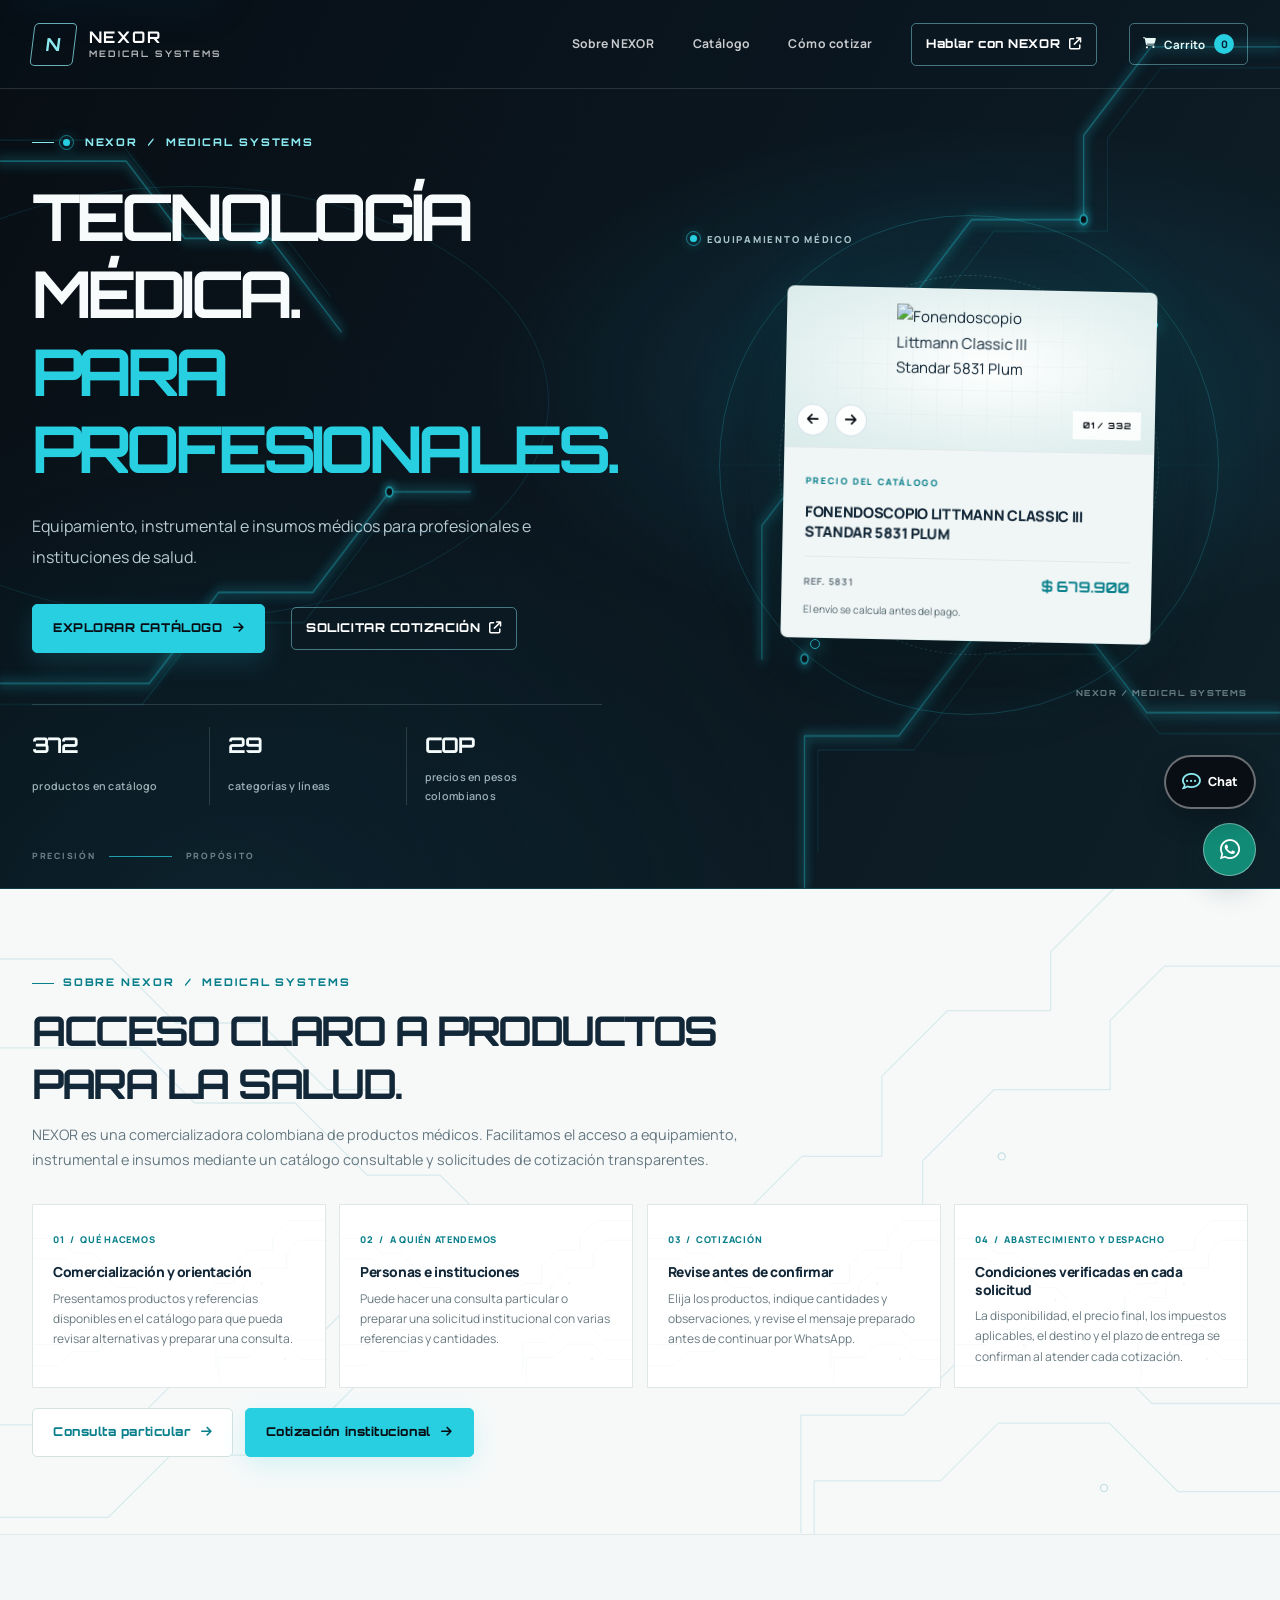
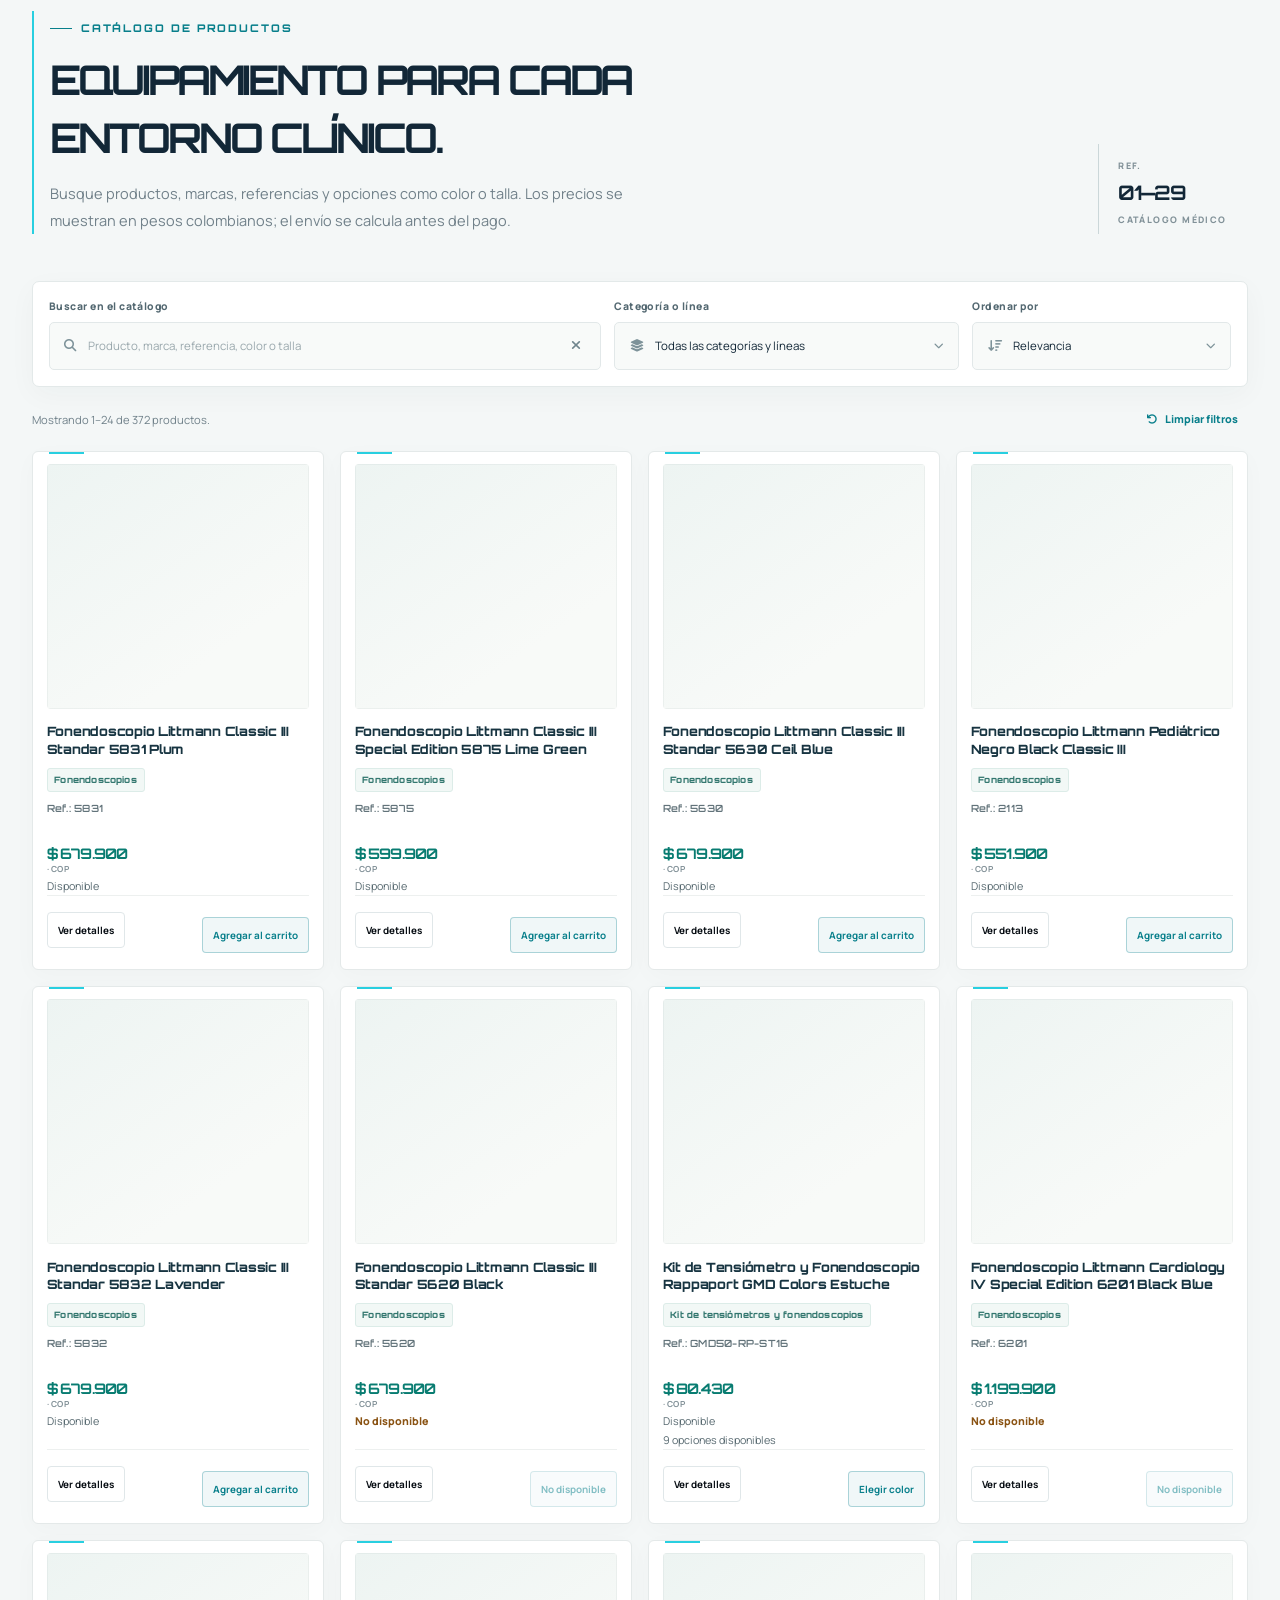
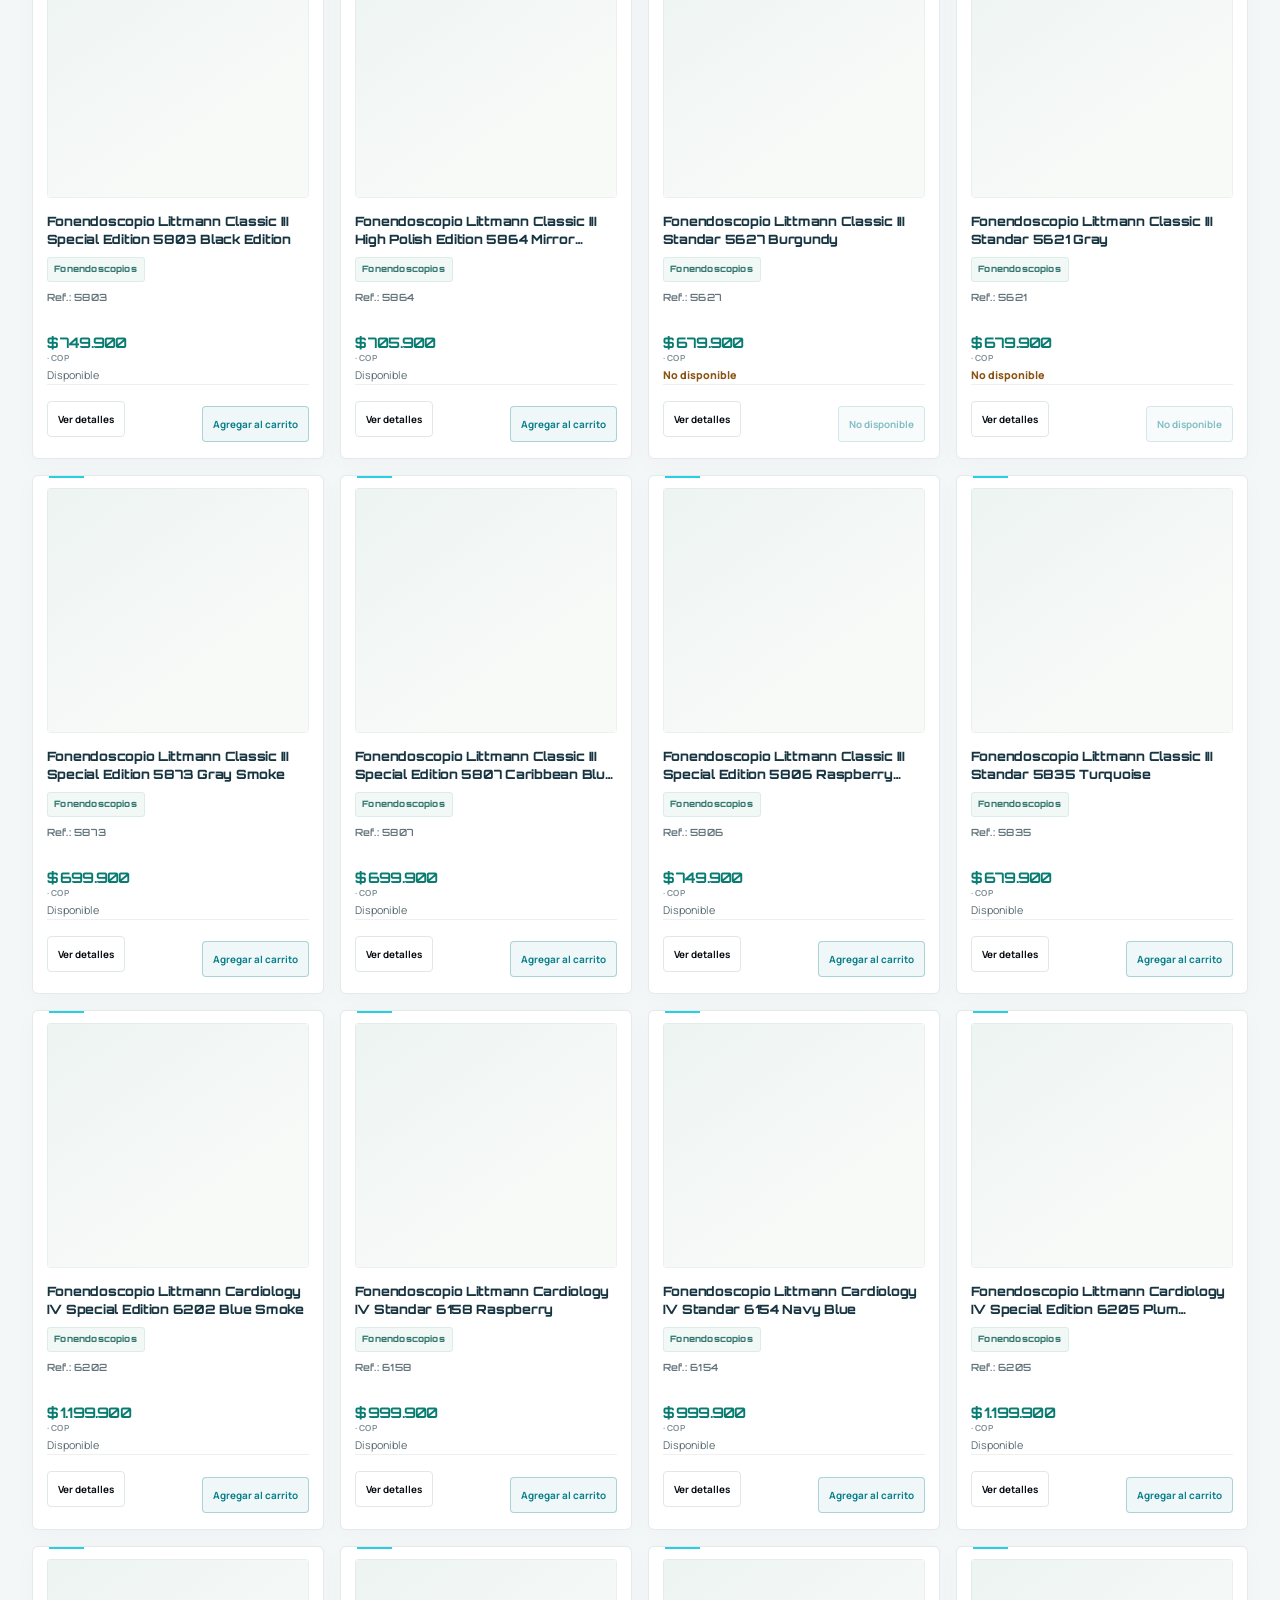
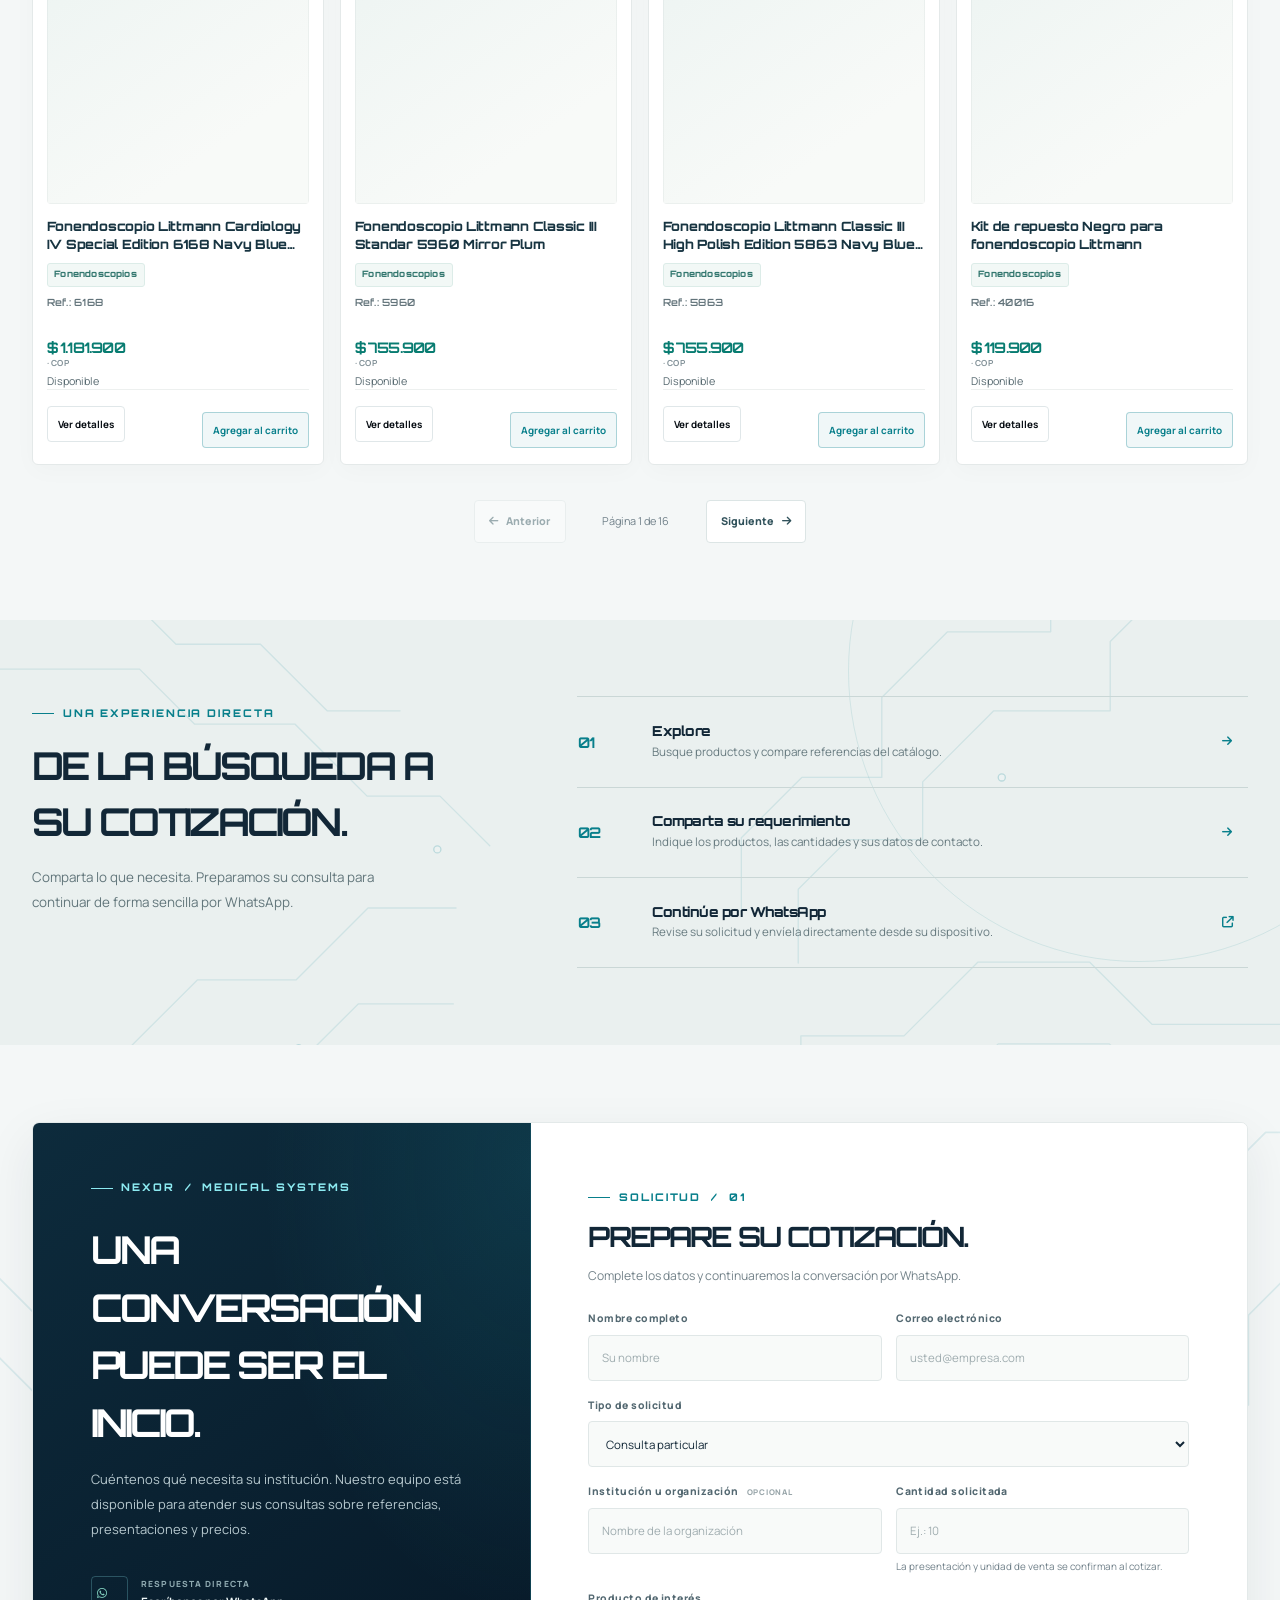
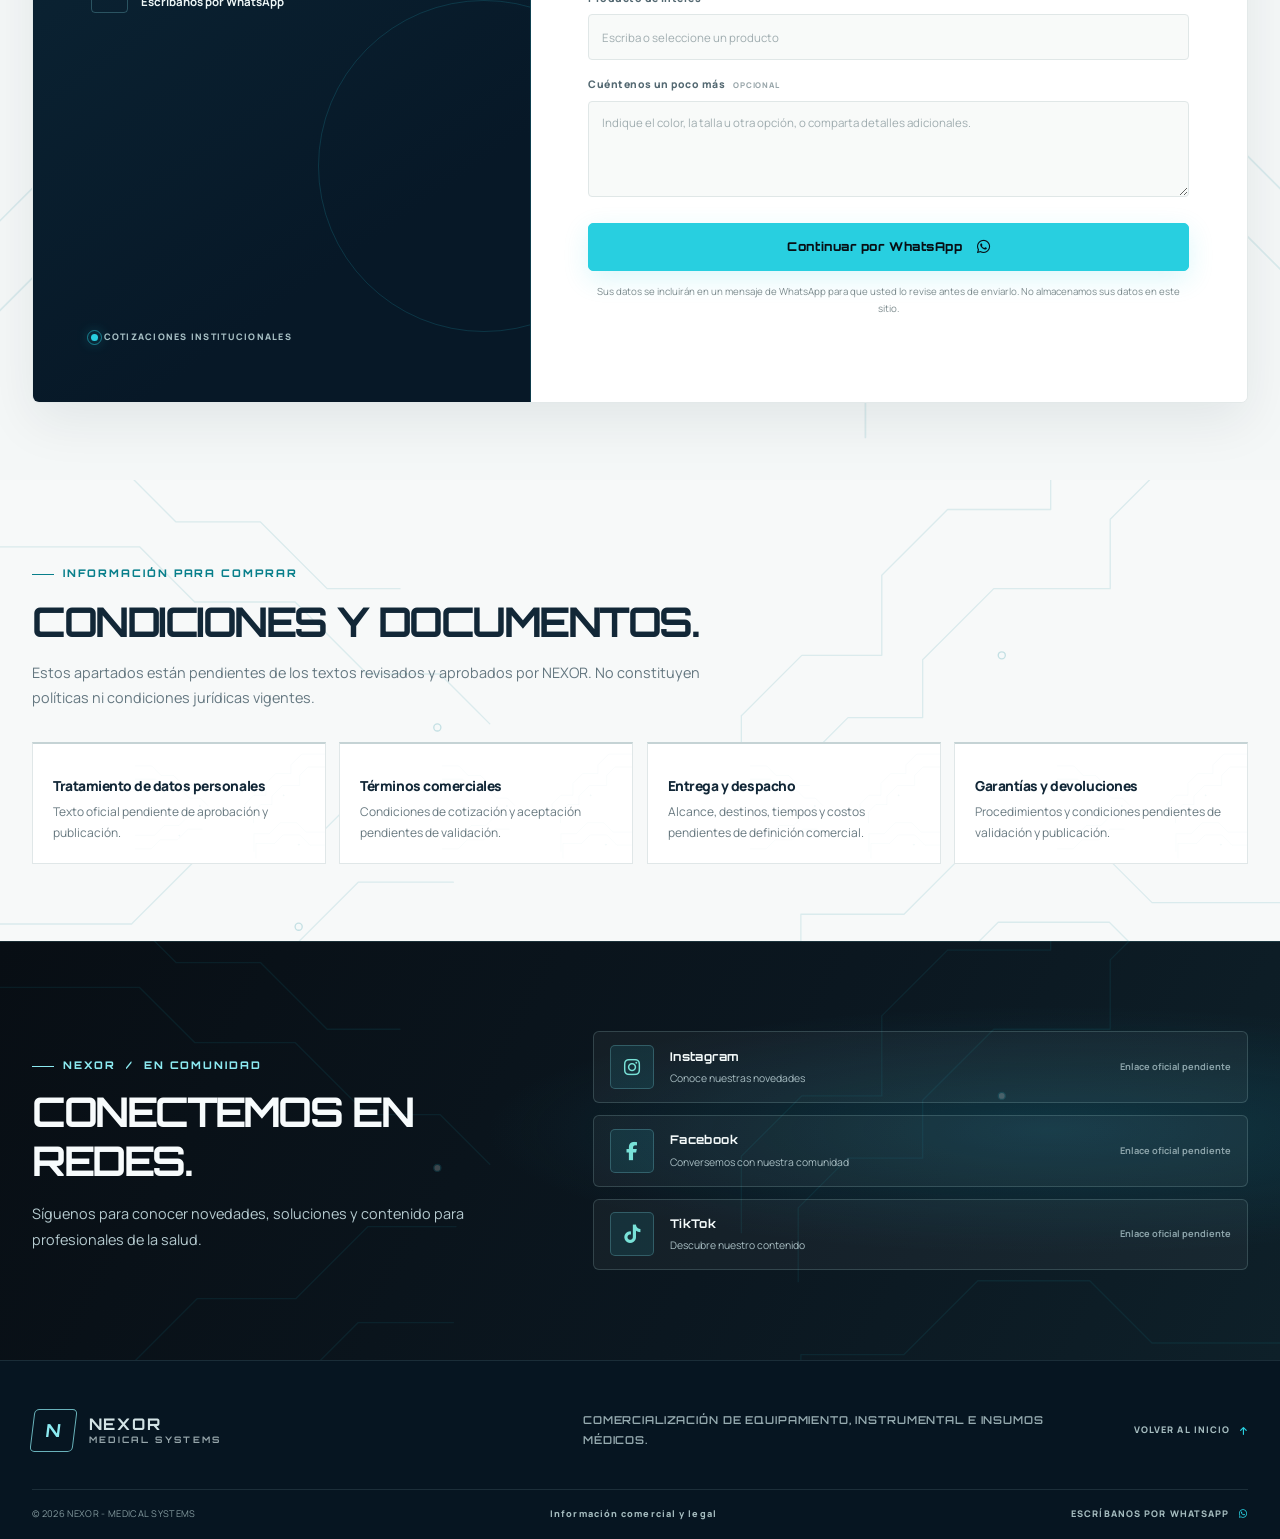
==== commit 5a68bf9c: "08-11-2026" ====
--- a/index.html
+++ b/index.html
@@ -134,7 +134,7 @@
     .modal-feats li::before { content:"\f00c"; font-family:"Font Awesome 6 Free"; font-weight:900; position:absolute; left:0; top:.1rem; color:var(--green); }
     .modal-actions { display:flex; flex-wrap:wrap; gap:.6rem; margin-top:1.25rem; align-items:center; }
     
-    . { margin-top:.8rem; color:var(--muted); font-size:.75rem; text-align:center; }
+    .modal-note { margin-top:.8rem; color:var(--muted); font-size:.75rem; text-align:center; }
     @media (max-width:520px) { .modal-panel { width:100%; max-height:92vh; top:auto; bottom:0; left:0; right:0; transform:translateY(24px); border-radius:var(--radius) var(--radius) 0 0; } .modal-panel.is-open { transform:translateY(0); } }
     @media (prefers-reduced-motion:reduce) { *,*::before,*::after { scroll-behavior:auto !important; transition-duration:.01ms !important; animation-duration:.01ms !important; animation-iteration-count:1 !important; } }
     @media (max-width:800px) { .nav-toggle { display:grid; place-items:center; } .nav-links { position:absolute; top:70px; left:1.25rem; right:1.25rem; padding:1rem; display:none; flex-direction:column; align-items:stretch; gap:.2rem; border:1px solid rgba(255,255,255,.16); border-radius:14px; background:#080e14; box-shadow:0 16px 30px rgba(0,0,0,.22); } .nav-links.is-open { display:flex; } .nav-links a { padding:.75rem; } .nav-links .nav-cta { text-align:center; margin-top:.3rem; } .hero { min-height:auto; } .hero-grid,.contact-wrap { grid-template-columns:1fr; } .hero-panel { display:none; } .section { padding:4.5rem 0; } .deliverables { grid-template-columns:repeat(2,1fr); } }
@@ -544,21 +544,18 @@
       facebook: 'facebook.com',
       tiktok: 'tiktok.com'
     };
-    let activeSocialProfiles = 0;
     document.querySelectorAll('[data-social-profile]').forEach(link => {
       const network = link.dataset.socialProfile;
       const profileUrl = socialProfileUrls[network];
       const domain = socialDomains[network];
       const status = link.querySelector('[data-social-status]');
-      if (!profileUrl || !domain) {
-        link.hidden = true;
-        return;
-      }
+      if (!profileUrl || !domain) return;
       let parsedUrl;
       try {
         parsedUrl = new URL(profileUrl);
       } catch {
-        link.hidden = true;
+        status.textContent = 'Enlace oficial no válido';
+        console.error('La URL oficial de ' + network + ' no es válida.');
         return;
       }
       if (
@@ -566,7 +563,8 @@
         !(parsedUrl.hostname === domain || parsedUrl.hostname.endsWith('.' + domain)) ||
         parsedUrl.pathname === '/'
       ) {
-        link.hidden = true;
+        status.textContent = 'Enlace oficial no válido';
+        console.error('La URL oficial de ' + network + ' no corresponde a su perfil.');
         return;
       }
       link.href = parsedUrl.href;
@@ -577,9 +575,7 @@
       link.classList.add('is-ready');
       link.setAttribute('aria-label', 'Visitar el perfil oficial de NEXOR en ' + network);
       status.textContent = 'Visitar perfil oficial';
-      activeSocialProfiles += 1;
-    });
-    document.querySelector('#redes').hidden = activeSocialProfiles === 0;
+    });
     const gmdProducts = gmdCatalogFailed ? [] : window.NEXOR_PRODUCTS;
     document.querySelector('#product-count').textContent = gmdProducts.length;
     document.querySelector('#gmd-error').hidden = !gmdCatalogFailed;
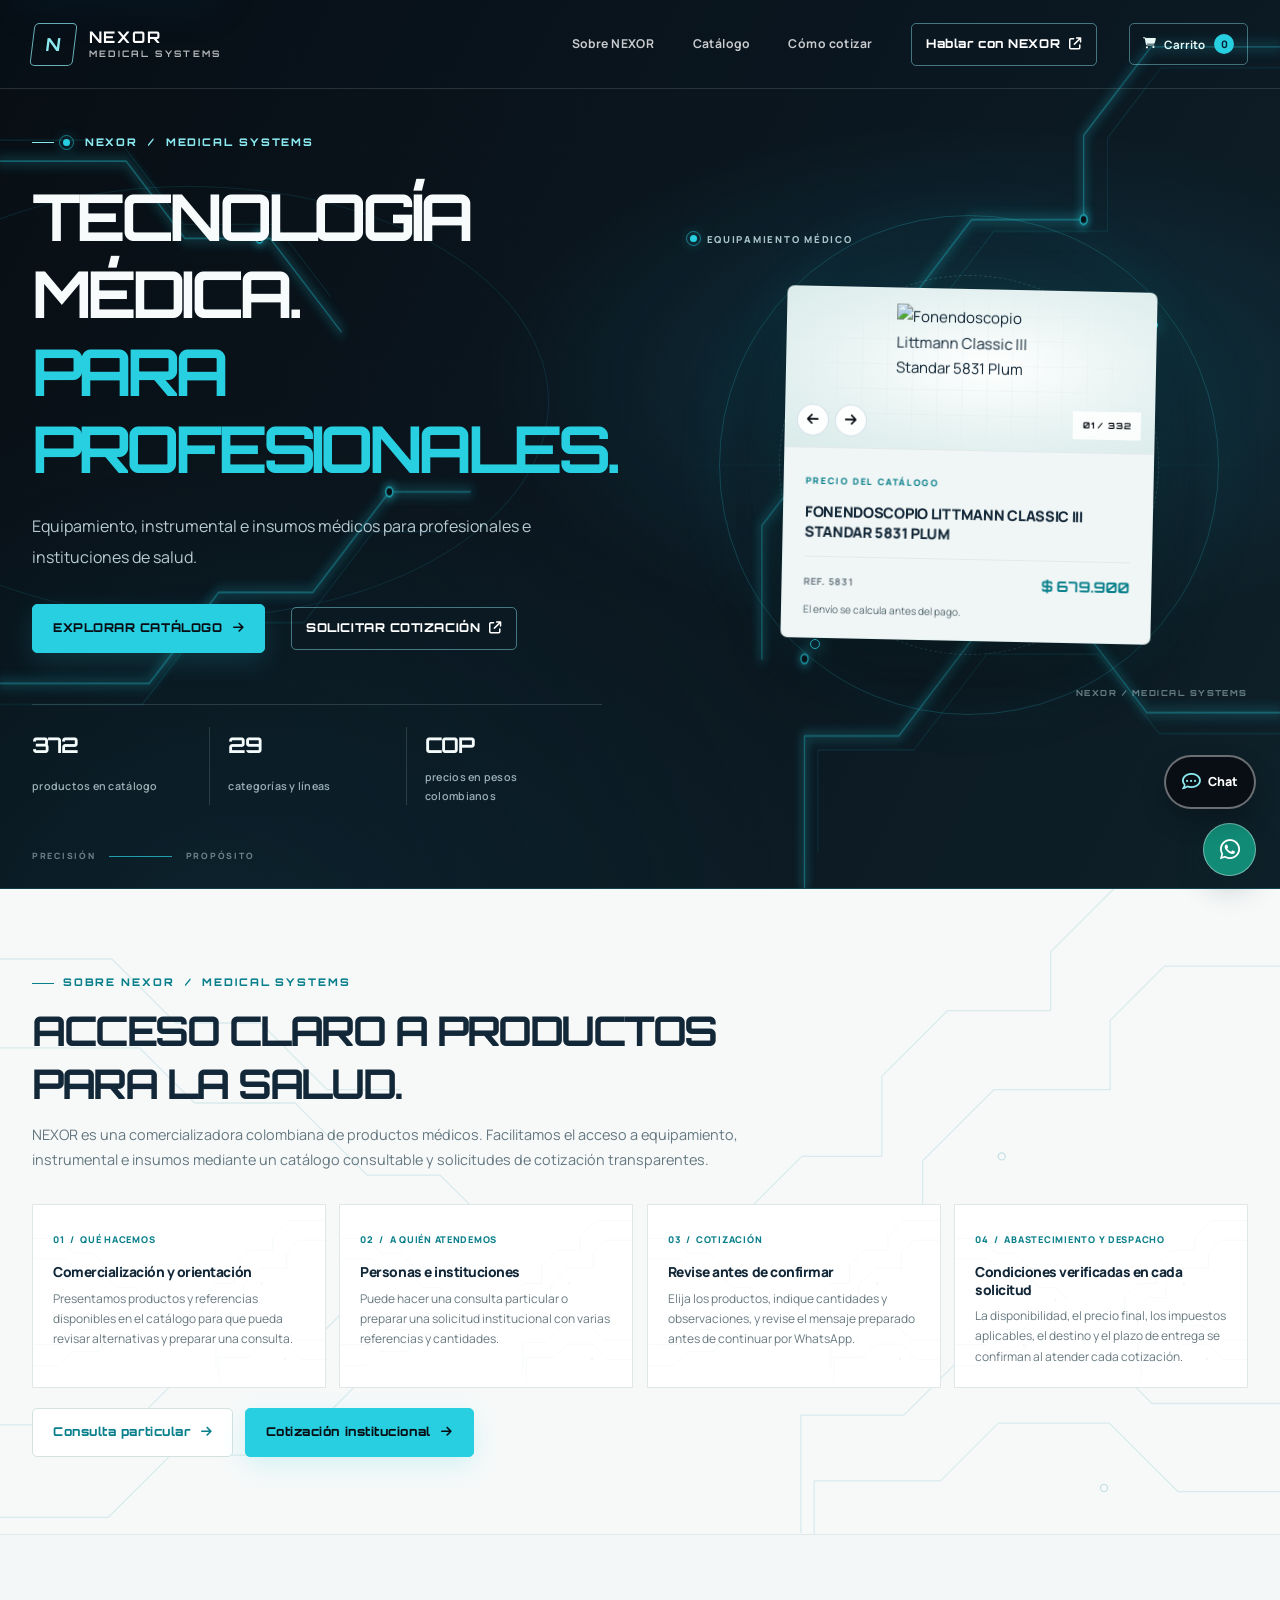
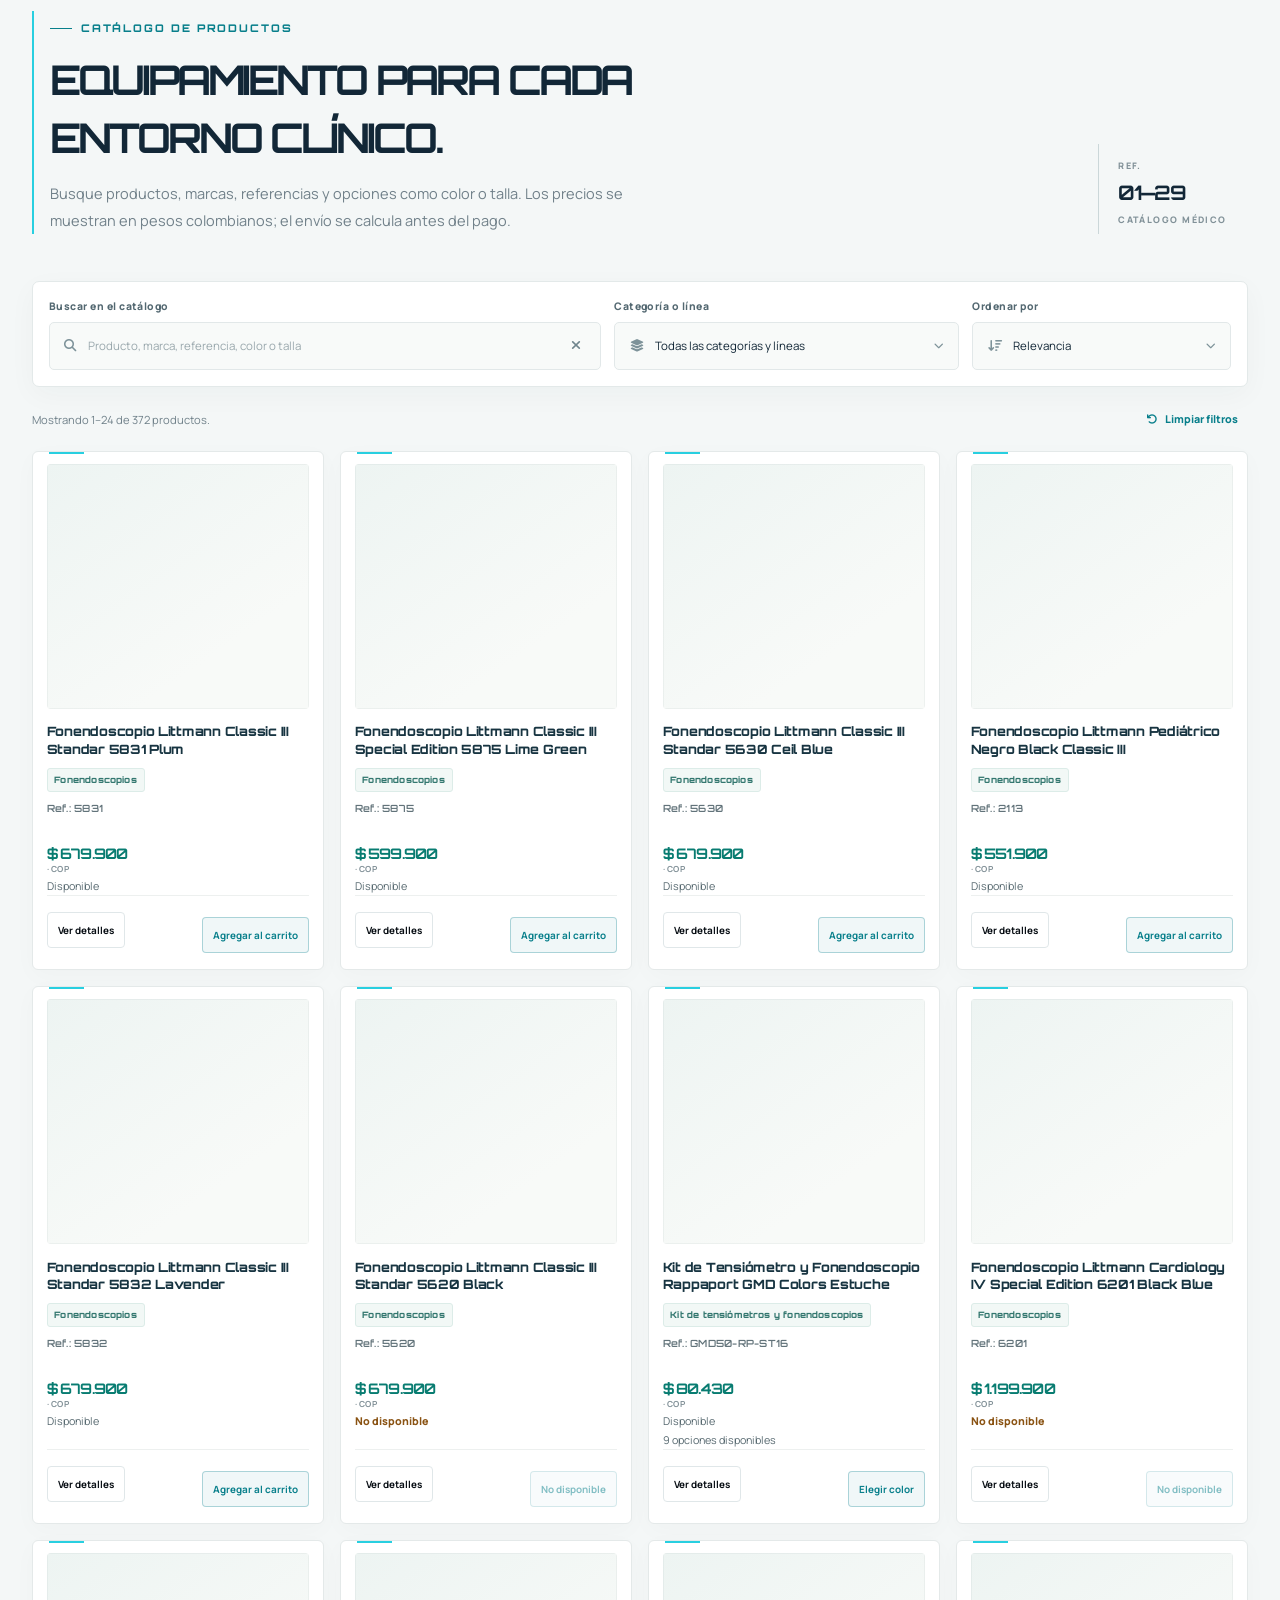
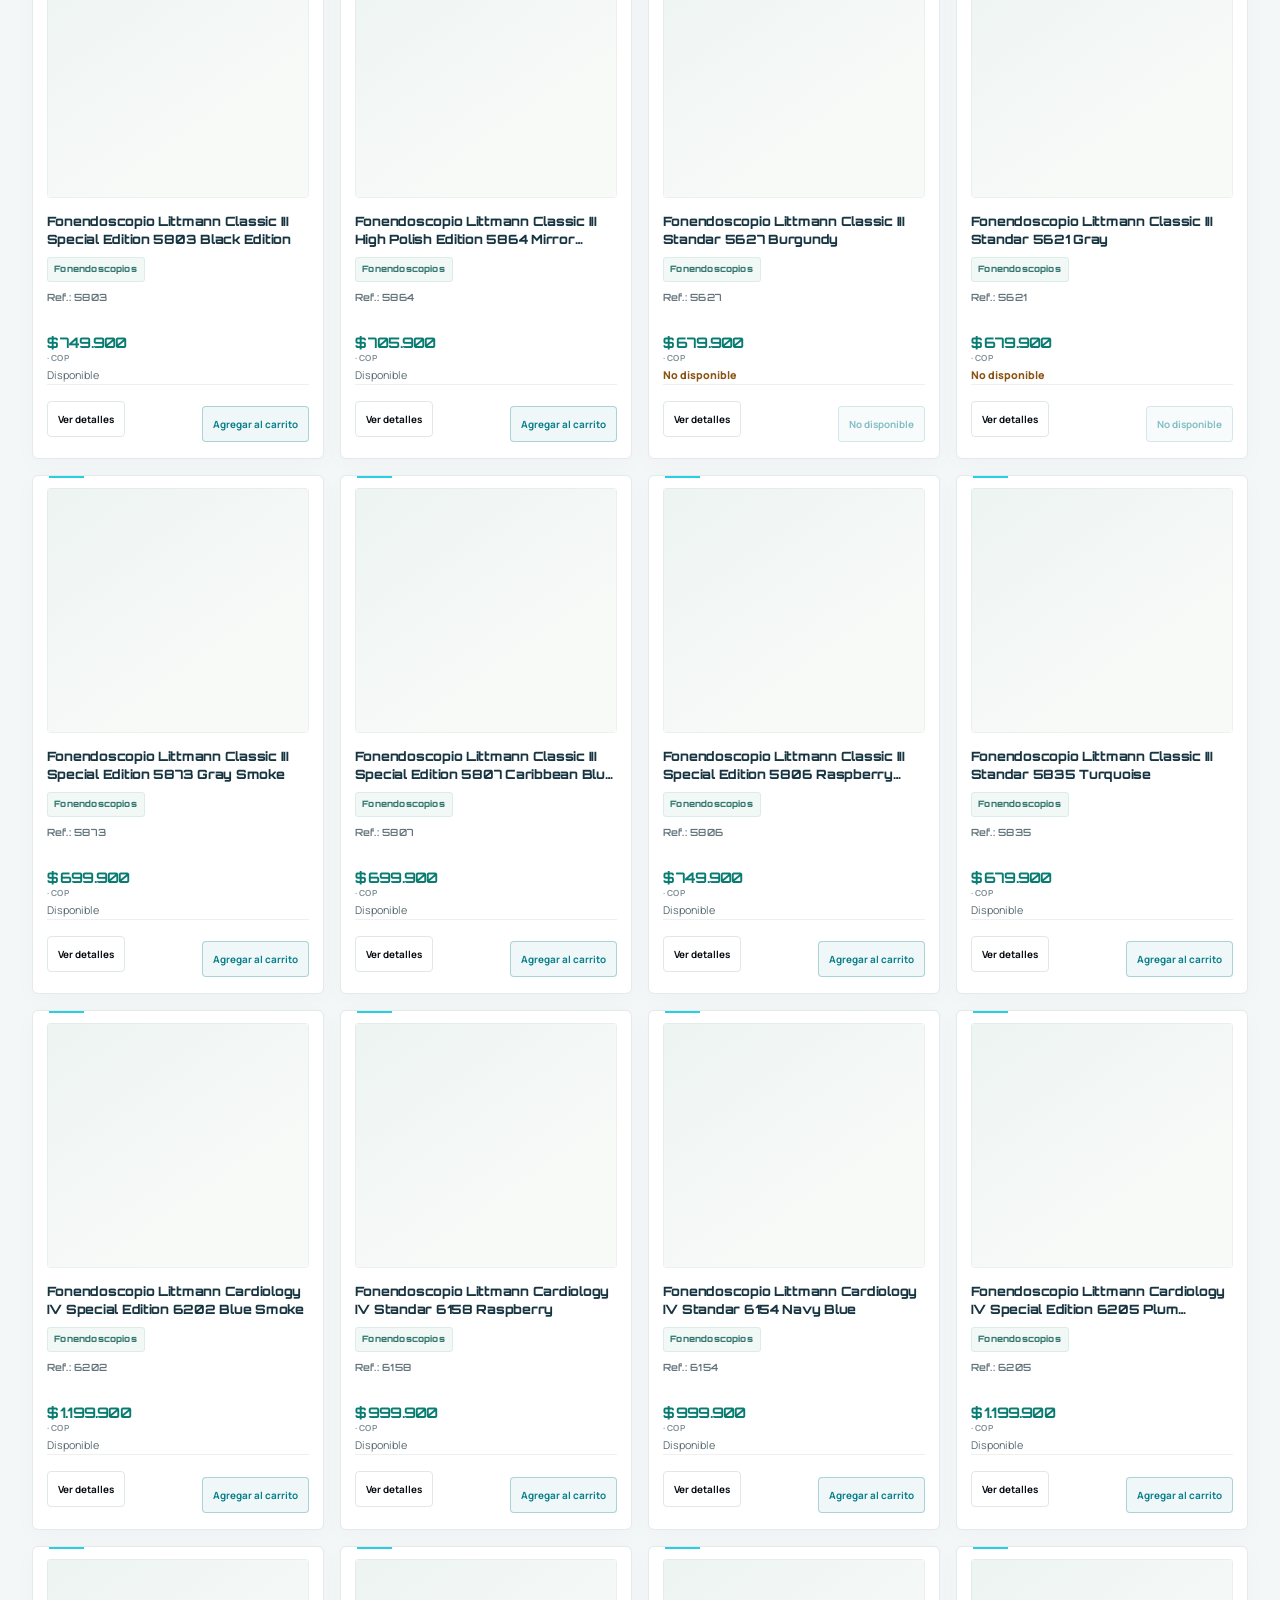
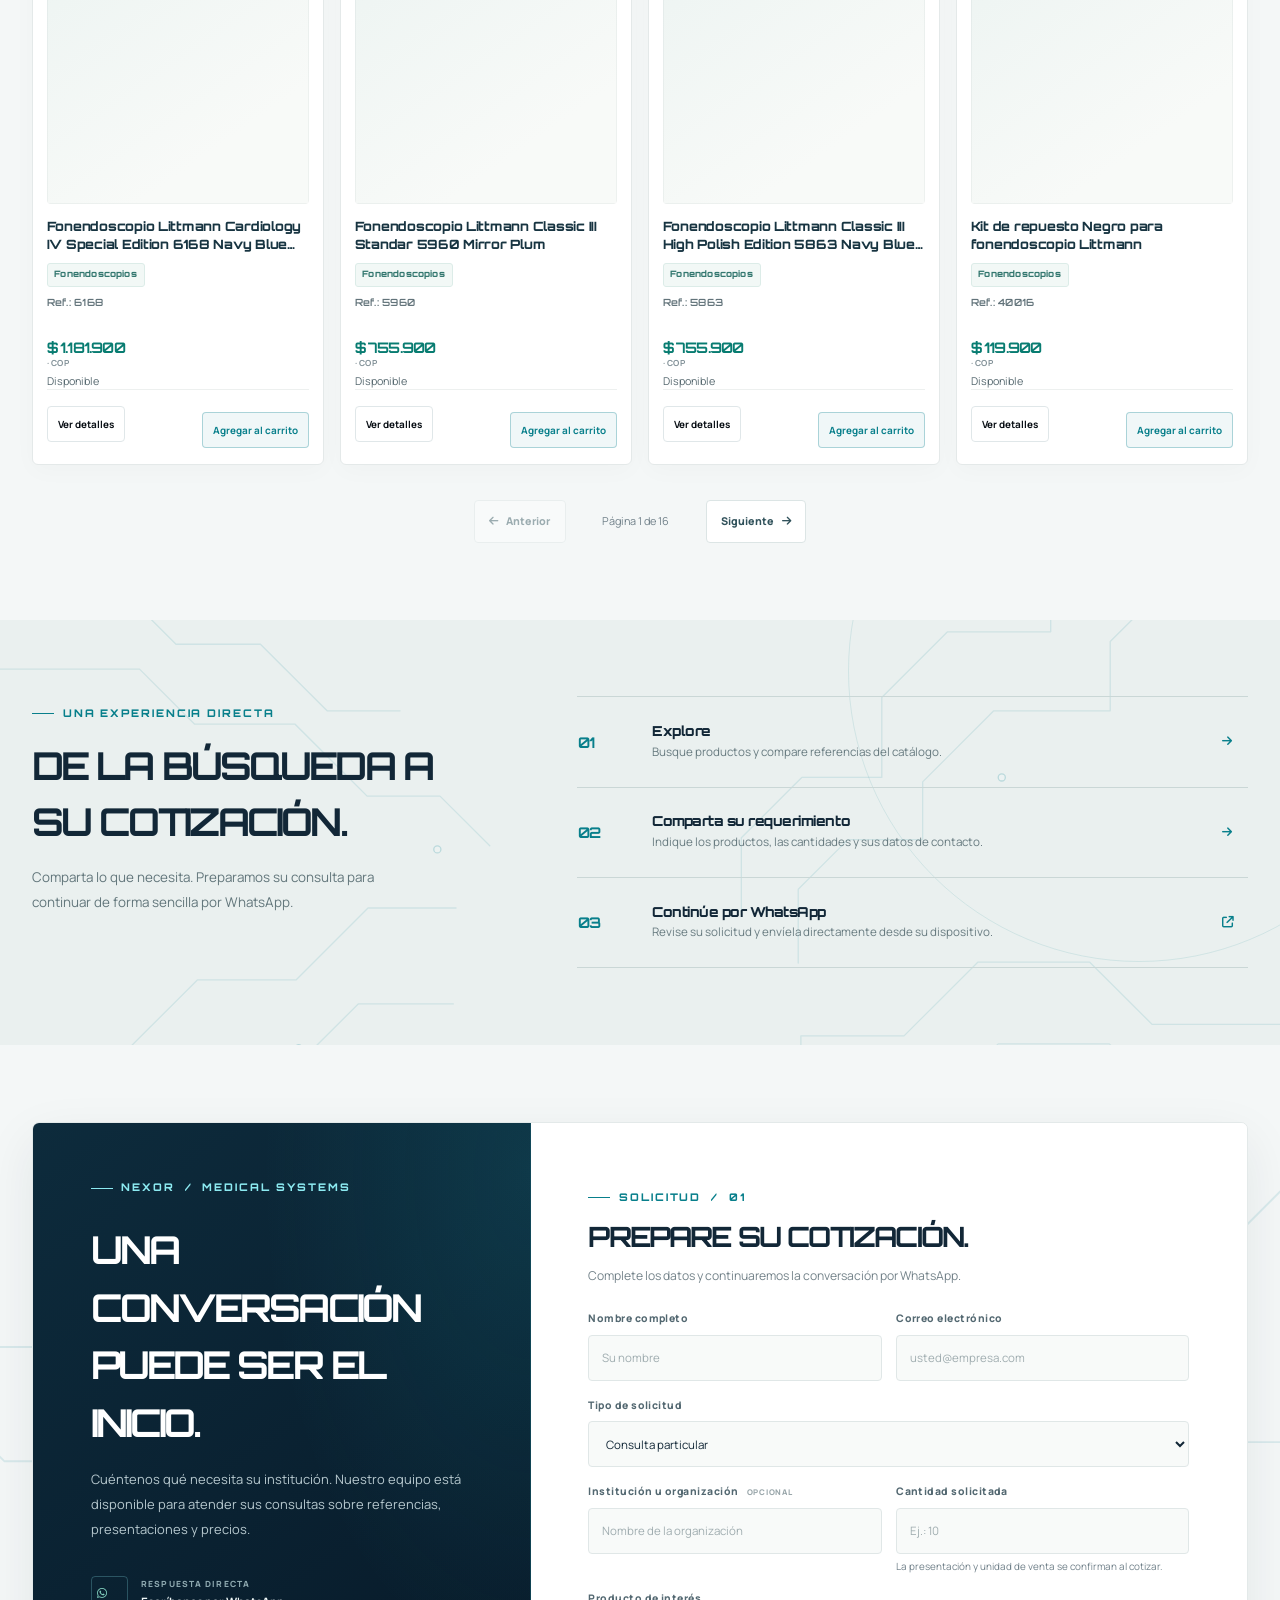
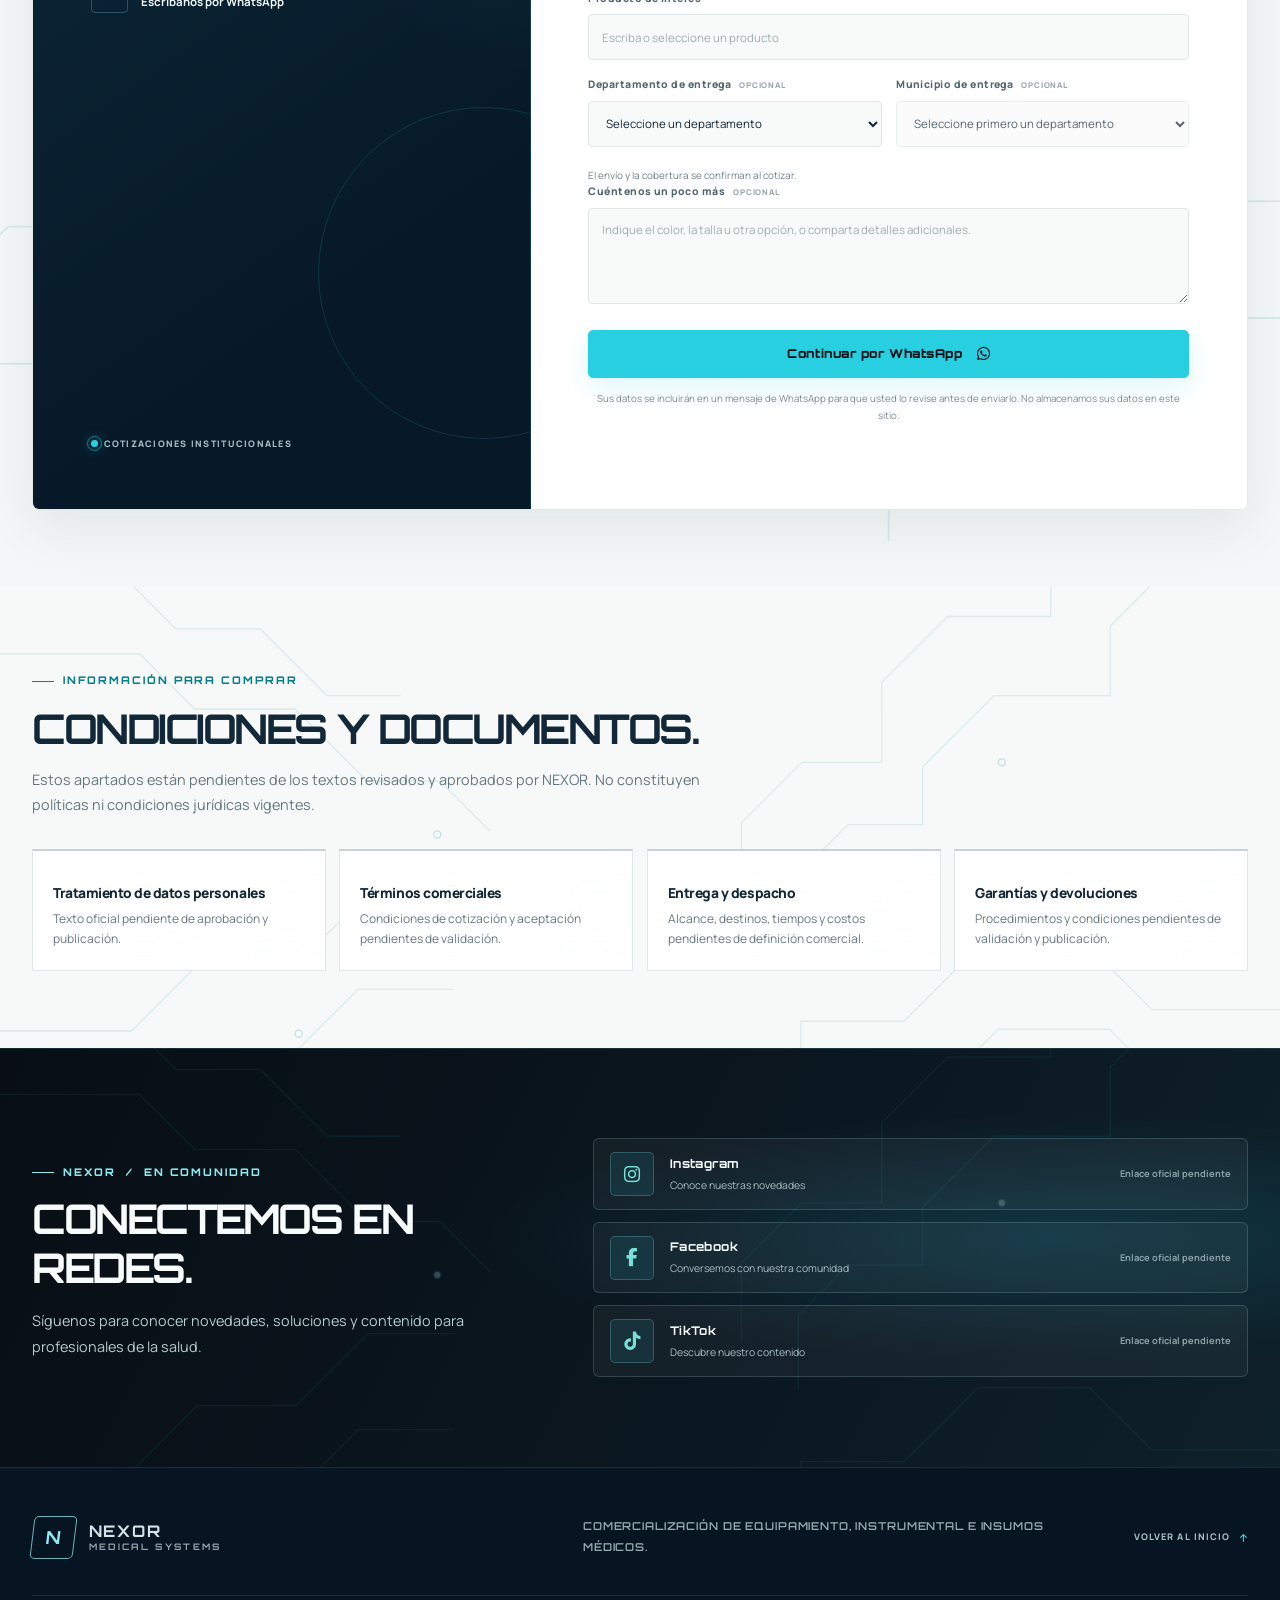
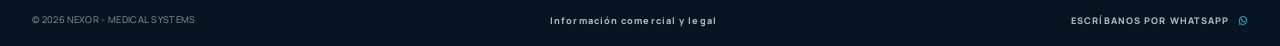
==== commit 972aa91a: "09-11-2026" ====
--- a/index.html
+++ b/index.html
@@ -179,7 +179,7 @@
     @media (max-width:520px) { .gmd-filters { grid-template-columns:1fr; } }
     @media (max-width:420px) { .gmd-grid { grid-template-columns:1fr; } }
   </style>
-  <link rel="stylesheet" href="nexor-premium.css?v=nexor-site-polish-ux-1">
+  <link rel="stylesheet" href="Assets/Css/site.css?v=nexor-municipios-1">
 </head>
 <body>
   <a class="skip-link" href="#contenido">Ir al contenido principal</a>
@@ -387,6 +387,11 @@
               <div class="field"><label for="quantity">Cantidad solicitada</label><input id="quantity" name="quantity" type="number" placeholder="Ej.: 10" min="1" max="10000" step="1" inputmode="numeric" required><small class="field-hint" id="quantity-guidance" aria-live="polite">La presentaci&oacute;n y unidad de venta se confirman al cotizar.</small></div>
             </div>
             <div class="field"><label for="producto">Producto de inter&eacute;s</label><input id="producto" name="producto" type="text" list="producto-opciones" placeholder="Escriba o seleccione un producto" maxlength="180" required><datalist id="producto-opciones"></datalist></div>
+            <div class="form-grid">
+              <div class="field"><label for="destination-department">Departamento de entrega <span>OPCIONAL</span></label><select id="destination-department" name="destinationDepartment"><option value="">Seleccione un departamento</option></select></div>
+              <div class="field"><label for="destination-city">Municipio de entrega <span>OPCIONAL</span></label><select id="destination-city" name="destinationCity" disabled><option value="">Seleccione primero un departamento</option></select></div>
+            </div>
+            <small class="field-hint" id="destination-guidance">El env&iacute;o y la cobertura se confirman al cotizar.</small>
             <div class="field"><label for="message">Cu&eacute;ntenos un poco m&aacute;s <span>OPCIONAL</span></label><textarea id="message" name="message" placeholder="Indique el color, la talla u otra opci&oacute;n, o comparta detalles adicionales." maxlength="1000"></textarea></div>
             <button class="button button--primary form-submit" type="submit">Continuar por WhatsApp <i class="fa-brands fa-whatsapp" aria-hidden="true"></i></button>
             <p class="form-note">Sus datos se incluir&aacute;n en un mensaje de WhatsApp para que usted lo revise antes de enviarlo. No almacenamos sus datos en este sitio.</p>
@@ -522,14 +527,44 @@
     <p class="cart-empty" id="cart-empty">A&uacute;n no has agregado productos.</p>
     <ul class="cart-items" id="cart-items"></ul>
     <footer class="cart-footer">
-      <div class="cart-subtotal"><span>Total de productos (impuestos incluidos cuando aplique)</span><strong id="cart-subtotal">$ 0</strong></div>
-      <p class="cart-payment-note">El costo de env&iacute;o se confirma en la cotizaci&oacute;n. El pago en l&iacute;nea a&uacute;n no est&aacute; habilitado.</p>
+      <h3 class="cart-payment-title">Resumen de compra</h3>
+      <div class="cart-subtotal"><span>Productos (impuestos incluidos cuando aplique)</span><strong id="cart-subtotal">$ 0</strong></div>
+      <div class="cart-shipping"><span>Env&iacute;o</span><strong>Por cotizar</strong></div>
+      <p class="cart-payment-note">El total final se confirma con el costo de env&iacute;o y la disponibilidad. El pago en l&iacute;nea a&uacute;n no est&aacute; habilitado.</p>
       <button class="button button--secondary cart-clear" id="cart-clear" type="button" disabled>Vaciar carrito</button>
-      <button class="button button--primary cart-checkout" id="cart-checkout" type="button" disabled>Pago en l&iacute;nea no disponible</button>
+      <button class="button button--primary cart-checkout" id="cart-checkout" type="button" aria-expanded="false" aria-controls="cart-payment-preview">Iniciar compra de demostraci&oacute;n</button>
+      <section class="cart-payment-preview" id="cart-payment-preview" aria-labelledby="cart-preview-title" hidden>
+        <h3 id="cart-preview-title">Compra de demostraci&oacute;n</h3>
+        <p class="cart-demo-notice">Esta es una demostraci&oacute;n. No se crea un pedido ni se realiza ning&uacute;n cobro.</p>
+        <form id="cart-delivery-form">
+          <h4>1. Lugar de entrega</h4>
+          <label for="cart-department">Departamento</label>
+          <select id="cart-department" name="department" required><option value="">Seleccione un departamento</option></select>
+          <label for="cart-city">Ciudad o municipio</label>
+          <select id="cart-city" name="city" required disabled><option value="">Seleccione primero un departamento</option></select>
+          <p id="cart-location-guidance">La cobertura y el env&iacute;o se confirman al cotizar.</p>
+          <p>Usaremos estos datos solo para mostrar esta demostraci&oacute;n; no se guardan ni se env&iacute;an.</p>
+          <button class="button button--primary" type="submit">Revisar resumen</button>
+        </form>
+        <div id="cart-order-preview" hidden>
+          <h4 tabindex="-1" id="cart-order-title">2. Resumen y pago</h4>
+          <p>Destino: <strong id="cart-preview-destination"></strong></p>
+          <ul id="cart-preview-items"></ul>
+          <div class="cart-shipping"><span>Productos</span><strong id="cart-preview-subtotal">$ 0</strong></div>
+          <div class="cart-shipping"><span>Env&iacute;o</span><strong>Por cotizar</strong></div>
+          <div class="cart-shipping"><span>Total a pagar</span><strong>Por confirmar</strong></div>
+          <p>El costo de env&iacute;o, la disponibilidad y el total final se confirmar&aacute;n antes de pagar.</p>
+          <h4>3. Medio de pago</h4>
+          <p>Wompi es la pasarela prevista, pero a&uacute;n no est&aacute; conectada. Los medios disponibles se confirmar&aacute;n al habilitar el servicio.</p>
+          <button class="button button--secondary" type="button" id="cart-edit-destination">Cambiar destino</button>
+          <button class="button button--primary" type="button" disabled>Pagar (no disponible)</button>
+        </div>
+      </section>
     </footer>
   </aside>
   <p class="cart-toast" id="cart-toast" role="status" aria-live="polite"></p>
-  <script src="productos_siempresalud_catalogo.js?v=siempresalud-2026-11-06-iva"></script>
+  <script src="Assets/Js/catalogo-productos.js?v=siempresalud-2026-11-09-descripciones"></script>
+  <script src="Assets/Js/municipios-colombia.js?v=divipola-2024"></script>
   <script>
     const gmdCatalogFailed = !Array.isArray(window.NEXOR_PRODUCTS);
     if (gmdCatalogFailed) console.error('No se pudo cargar el catálogo de productos.');
@@ -623,6 +658,82 @@
     const cartSubtotal = document.querySelector('#cart-subtotal');
     const cartClearButton = document.querySelector('#cart-clear');
     const cartCheckoutButton = document.querySelector('#cart-checkout');
+    const cartPaymentPreview = document.querySelector('#cart-payment-preview');
+    const cartPreviewSubtotal = document.querySelector('#cart-preview-subtotal');
+    const cartDeliveryForm = document.querySelector('#cart-delivery-form');
+    const cartCity = document.querySelector('#cart-city');
+    const cartDepartment = document.querySelector('#cart-department');
+    const cartOrderPreview = document.querySelector('#cart-order-preview');
+    const cartPreviewDestination = document.querySelector('#cart-preview-destination');
+    const cartPreviewItems = document.querySelector('#cart-preview-items');
+    const locations = Array.isArray(window.NEXOR_LOCATIONS) ? window.NEXOR_LOCATIONS : null;
+    const setupLocationSelects = (department, city, guidance, optional) => {
+      if (!locations || !locations.length) {
+        department.disabled = true;
+        city.disabled = true;
+        guidance.textContent = 'No se pudo cargar la lista de destinos. Comuníquese por WhatsApp para consultar el envío.';
+        guidance.setAttribute('role', 'alert');
+        console.error('No se pudo cargar la lista DIVIPOLA de destinos.');
+        return false;
+      }
+      const sorted = [...locations].sort((a, b) => a.name.localeCompare(b.name, 'es'));
+      sorted.forEach(item => department.add(new Option(item.name, item.code)));
+      const updateCities = () => {
+        const selected = locations.find(item => item.code === department.value);
+        city.replaceChildren(new Option(selected ? 'Seleccione un municipio' : 'Seleccione primero un departamento', ''));
+        city.disabled = !selected;
+        city.required = optional ? Boolean(selected) : true;
+        if (selected) {
+          [...selected.municipalities].sort((a, b) => a.name.localeCompare(b.name, 'es'))
+            .forEach(item => city.add(new Option(item.name, item.code)));
+        }
+      };
+      department.addEventListener('change', updateCities);
+      updateCities();
+      return true;
+    };
+    const cartLocationsAvailable = setupLocationSelects(cartDepartment, cartCity, document.querySelector('#cart-location-guidance'), false);
+    const contactDepartment = document.querySelector('#destination-department');
+    const contactCity = document.querySelector('#destination-city');
+    setupLocationSelects(contactDepartment, contactCity, document.querySelector('#destination-guidance'), true);
+    const resetPaymentPreview = () => {
+      cartPaymentPreview.hidden = true;
+      cartCheckoutButton.setAttribute('aria-expanded', 'false');
+      cartCheckoutButton.textContent = 'Iniciar compra de demostración';
+      cartDeliveryForm.reset();
+      cartDepartment.dispatchEvent(new Event('change'));
+      cartCity.setCustomValidity('');
+      cartDepartment.setCustomValidity('');
+      cartDeliveryForm.hidden = false;
+      cartOrderPreview.hidden = true;
+    };
+    cartCheckoutButton.addEventListener('click', () => {
+      if (!cartPaymentPreview.hidden) {
+        resetPaymentPreview();
+        return;
+      }
+      cartPaymentPreview.hidden = false;
+      cartCheckoutButton.setAttribute('aria-expanded', 'true');
+      cartCheckoutButton.textContent = 'Cerrar demostración';
+      cartDepartment.focus();
+    });
+    [cartCity, cartDepartment].forEach(input => input.addEventListener('input', () => input.setCustomValidity('')));
+    cartDeliveryForm.addEventListener('submit', event => {
+      event.preventDefault();
+      [cartCity, cartDepartment].forEach(input => {
+        input.setCustomValidity(input.value.trim() ? '' : 'Complete este campo.');
+      });
+      if (!cartDeliveryForm.reportValidity()) return;
+      cartPreviewDestination.textContent = cartCity.selectedOptions[0].textContent + ', ' + cartDepartment.selectedOptions[0].textContent;
+      cartDeliveryForm.hidden = true;
+      cartOrderPreview.hidden = false;
+      document.querySelector('#cart-order-title').focus();
+    });
+    document.querySelector('#cart-edit-destination').addEventListener('click', () => {
+      cartOrderPreview.hidden = true;
+      cartDeliveryForm.hidden = false;
+      cartDepartment.focus();
+    });
     const cartToast = document.querySelector('#cart-toast');
     const modalVariantSelect = document.querySelector('#modal-variant');
     const modalQuantityInput = document.querySelector('#modal-quantity');
@@ -768,8 +879,19 @@
       });
       const total = cart.reduce((sum, line) => sum + line.unitPrice * line.quantity, 0);
       cartSubtotal.textContent = gmdPriceFormatter.format(total);
+      cartPreviewSubtotal.textContent = cartSubtotal.textContent;
+      cartPreviewItems.replaceChildren();
+      cart.forEach(line => {
+        const item = document.createElement('li');
+        const variantName = getOptionValue(line.variantName);
+        item.textContent = line.quantity + ' × ' + line.productName +
+          (variantName ? ' · ' + variantName : '') +
+          (line.available === false ? ' · No disponible' : '');
+        cartPreviewItems.appendChild(item);
+      });
       cartClearButton.disabled = cart.length === 0;
-      cartCheckoutButton.disabled = true;
+      cartCheckoutButton.disabled = !cartLocationsAvailable || cart.length === 0 || cart.some(line => line.available === false);
+      if (cartCheckoutButton.disabled && !cartPaymentPreview.hidden) resetPaymentPreview();
     };
     const announceCartChange = message => {
       cartToast.textContent = message;
@@ -1093,6 +1215,9 @@
       const data = new FormData(form);
       const organization = data.get('organization');
       const details = data.get('message');
+      const destination = contactCity.value && contactDepartment.value
+        ? contactCity.selectedOptions[0].textContent + ', ' + contactDepartment.selectedOptions[0].textContent
+        : '';
       const requestType = data.get('requestType');
       const product = getQuoteProduct();
       const quantity = Number(data.get('quantity'));
@@ -1113,6 +1238,8 @@
         `Correo: ${data.get('email')}`,
         `Producto de interés: ${data.get('producto')}`,
         `Cantidad solicitada: ${data.get('quantity')}`,
+        destination ? `Destino de entrega: ${destination}` : '',
+        'Costo de envío: por cotizar.',
         product && Number.isFinite(product.price)
           ? `Precio publicado: ${product.priceLabel ? product.priceLabel + ' ' : ''}${gmdPriceFormatter.format(product.price)} por ${product.priceUnitLabel || 'producto'}.`
           : product && !product.available
@@ -1381,7 +1508,7 @@
     cartPanel.addEventListener('keydown', event => {
       if (event.key !== 'Tab') return;
       const focusable = [...cartPanel.querySelectorAll('button:not(:disabled), input:not(:disabled), select:not(:disabled), textarea:not(:disabled), a[href]:not([hidden])')]
-        .filter(element => !element.hidden);
+        .filter(element => !element.closest('[hidden]'));
       if (!focusable.length) return;
       const first = focusable[0];
       const last = focusable[focusable.length - 1];
--- a/Assets/Css/site.css
+++ b/Assets/Css/site.css
@@ -0,0 +1,3436 @@
+:root {
+  color-scheme: light;
+  --ink: #122737;
+  --navy: #080e14;
+  --navy-soft: #101b23;
+  --blue: #137f9b;
+  --cyan: #28cfe0;
+  --cyan-soft: #8ceaf1;
+  --green: #087f8b;
+  --paper: #f3f6f7;
+  --surface: #fff;
+  --line: #e0e7e9;
+  --muted: #71818a;
+  --display: Orbitron, Manrope, sans-serif;
+  --body: Manrope, sans-serif;
+  --shadow-card: 0 18px 52px rgba(13, 39, 51, .08);
+  --shadow-float: 0 28px 80px rgba(4, 20, 33, .2);
+  --radius-card: 9px;
+  --radius-control: 5px;
+}
+
+html {
+  scroll-padding-top: 6rem;
+  scroll-behavior: smooth;
+}
+
+body {
+  background: var(--paper);
+  color: var(--ink);
+  font-family: var(--body);
+  font-size: 15px;
+  line-height: 1.7;
+  -webkit-font-smoothing: antialiased;
+}
+
+::selection {
+  background: rgba(40, 207, 224, .28);
+  color: var(--navy);
+}
+
+:focus-visible {
+  outline: 3px solid var(--cyan);
+  outline-offset: 4px;
+}
+
+.container {
+  width: min(1440px, calc(100% - 64px));
+}
+
+.skip-link {
+  z-index: 20;
+}
+
+.section {
+  padding: clamp(4.5rem, 6vw, 6.5rem) 0;
+  scroll-margin-top: 5.5rem;
+}
+
+.site-header {
+  position: absolute;
+  inset: 0 0 auto;
+  z-index: 10;
+  border-bottom: 1px solid rgba(214, 238, 241, .14);
+  background: rgba(7, 24, 39, .14);
+  color: #fff;
+  transition: background .25s ease, box-shadow .25s ease, border-color .25s ease, color .25s ease;
+}
+
+.site-header.is-scrolled {
+  position: fixed;
+  border-bottom-color: rgba(18, 39, 55, .08);
+  background: rgba(255, 255, 255, .96);
+  box-shadow: 0 10px 32px rgba(7, 24, 39, .08);
+  color: var(--ink);
+  -webkit-backdrop-filter: blur(18px);
+  backdrop-filter: blur(18px);
+}
+
+.nav {
+  min-height: 88px;
+  gap: 2rem;
+}
+
+.brand {
+  flex: 0 0 auto;
+  gap: .85rem;
+  color: inherit;
+}
+
+.brand-mark {
+  width: 43px;
+  border: 1px solid rgba(140, 234, 241, .74);
+  border-radius: var(--radius-control);
+  color: var(--cyan-soft);
+  font-family: var(--display);
+  font-size: 1.12rem;
+  font-weight: 700;
+  transform: skew(-7deg);
+}
+
+.brand-name {
+  display: grid;
+  gap: .1rem;
+  line-height: 1.1;
+}
+
+.brand-name strong {
+  font-family: var(--display);
+  font-size: 1rem;
+  font-weight: 700;
+  letter-spacing: .11em;
+}
+
+.brand-name small {
+  color: currentColor;
+  font-size: .56rem;
+  font-weight: 700;
+  letter-spacing: .26em;
+  opacity: .7;
+}
+
+.site-header.is-scrolled .brand-mark {
+  border-color: var(--green);
+  color: var(--green);
+}
+
+.nav-links {
+  gap: clamp(1.3rem, 3vw, 2.7rem);
+  color: rgba(255, 255, 255, .78);
+  font-size: .76rem;
+  font-weight: 700;
+  letter-spacing: .035em;
+}
+
+.site-header.is-scrolled .nav-links {
+  color: var(--ink);
+}
+
+.nav-links > a:not(.button) {
+  position: relative;
+  padding: .5rem 0;
+}
+
+.nav-links > a:not(.button)::after {
+  position: absolute;
+  right: 0;
+  bottom: .1rem;
+  left: 0;
+  height: 1px;
+  background: var(--cyan);
+  content: "";
+  transform: scaleX(0);
+  transform-origin: right;
+  transition: transform .24s ease;
+}
+
+.nav-links > a:not(.button):hover::after {
+  transform: scaleX(1);
+  transform-origin: left;
+}
+
+.button {
+  min-height: 48px;
+  padding: .82rem 1.25rem;
+  border: 1px solid transparent;
+  border-radius: var(--radius-control);
+  font-size: .76rem;
+  font-weight: 800;
+  letter-spacing: .045em;
+  transition: color .2s ease, background .2s ease, border-color .2s ease, box-shadow .2s ease, transform .2s ease;
+}
+
+.button:hover {
+  transform: translateY(-2px);
+}
+
+.button--primary {
+  border-color: var(--cyan);
+  background: var(--cyan);
+  box-shadow: 0 8px 26px rgba(40, 207, 224, .16);
+  color: var(--navy);
+}
+
+.button--primary:hover {
+  border-color: #72e8df;
+  background: #72e8df;
+  box-shadow: 0 12px 30px rgba(40, 207, 224, .23);
+}
+
+.button--light {
+  min-height: 43px;
+  gap: .55rem;
+  padding: .6rem .9rem;
+  border-color: rgba(140, 234, 241, .46);
+  border-radius: var(--radius-control);
+  color: #fff;
+}
+
+.button--light:hover {
+  border-color: var(--cyan);
+  background: rgba(40, 207, 224, .1);
+}
+
+.site-header.is-scrolled .button--light {
+  border-color: rgba(8, 127, 139, .32);
+  color: var(--green);
+}
+
+.site-header.is-scrolled .button--light:hover {
+  background: rgba(8, 127, 139, .06);
+}
+
+.nav-toggle {
+  display: none;
+  width: 44px;
+  height: 44px;
+  border: 1px solid rgba(140, 234, 241, .42);
+  border-radius: var(--radius-control);
+  background: transparent;
+  color: var(--cyan-soft);
+  cursor: pointer;
+}
+
+.site-header.is-scrolled .nav-toggle {
+  border-color: var(--line);
+  color: var(--ink);
+}
+
+.hero {
+  position: relative;
+  min-height: 760px;
+  padding: 125px 0 83px;
+  overflow: hidden;
+  border-bottom: 1px solid rgba(40, 207, 224, .24);
+  background:
+    radial-gradient(ellipse at 76% 43%, rgba(23, 121, 145, .28), transparent 36%),
+    radial-gradient(ellipse at 16% 105%, rgba(16, 77, 94, .24), transparent 40%),
+    linear-gradient(117deg, #080e14 0%, #0b1720 54%, #0e2029 100%);
+  color: #f7fbfc;
+}
+
+.hero::before {
+  position: absolute;
+  inset: 0;
+  background-image: linear-gradient(rgba(140, 234, 241, .032) 1px, transparent 1px), linear-gradient(90deg, rgba(140, 234, 241, .032) 1px, transparent 1px);
+  background-size: 72px 72px;
+  content: "";
+  mask-image: linear-gradient(90deg, transparent, black 44%, black);
+  pointer-events: none;
+}
+
+.hero::after {
+  position: absolute;
+  top: 21%;
+  right: -15rem;
+  width: min(56vw, 770px);
+  aspect-ratio: 1;
+  border: 1px solid rgba(40, 207, 224, .12);
+  border-radius: 50%;
+  content: "";
+  pointer-events: none;
+}
+
+.hero-circuit-lines {
+  position: absolute;
+  inset: 0;
+  z-index: 0;
+  width: 100%;
+  height: 100%;
+  overflow: hidden;
+  opacity: .8;
+  pointer-events: none;
+}
+
+.hero-circuit-lines path {
+  fill: none;
+  stroke: var(--cyan);
+  stroke-linecap: round;
+  stroke-linejoin: round;
+}
+
+.circuit-glow path {
+  stroke-width: 7;
+  opacity: .3;
+}
+
+.circuit-traces path {
+  stroke-width: 1.5;
+  opacity: .46;
+}
+
+.circuit-traces .circuit-detail {
+  stroke-width: 1;
+  opacity: .19;
+}
+
+.circuit-nodes circle {
+  fill: var(--navy);
+  stroke: var(--cyan);
+  stroke-width: 1.5;
+  filter: drop-shadow(0 0 5px var(--cyan));
+}
+
+.hero-grid {
+  position: relative;
+  z-index: 1;
+  display: grid;
+  min-height: 540px;
+  grid-template-columns: minmax(0, 1.02fr) minmax(390px, .98fr);
+  align-items: center;
+  gap: clamp(2rem, 6vw, 6rem);
+}
+
+.hero-content {
+  max-width: 700px;
+}
+
+.eyebrow {
+  color: var(--green);
+  font-size: .66rem;
+  font-weight: 800;
+  letter-spacing: .18em;
+  line-height: 1.5;
+}
+
+.eyebrow::before {
+  width: 22px;
+  height: 1px;
+  background: currentColor;
+}
+
+.hero-eyebrow {
+  color: var(--cyan-soft);
+}
+
+.status-pulse {
+  position: relative;
+  display: inline-block;
+  width: 7px;
+  height: 7px;
+  margin-right: .38rem;
+  border-radius: 50%;
+  background: var(--cyan);
+  box-shadow: 0 0 13px rgba(40, 207, 224, .75);
+  vertical-align: 1px;
+}
+
+.status-pulse::after {
+  position: absolute;
+  inset: -4px;
+  border: 1px solid rgba(40, 207, 224, .52);
+  border-radius: 50%;
+  content: "";
+  animation: signal-pulse 2.2s ease-out infinite;
+}
+
+@keyframes signal-pulse {
+  0% { opacity: .8; transform: scale(.65); }
+  100% { opacity: 0; transform: scale(1.75); }
+}
+
+.hero h1,
+.catalog-heading h2,
+.process-intro h2,
+.contact-aside h2 {
+  color: inherit;
+  font-family: var(--display);
+  font-weight: 700;
+  letter-spacing: -.075em;
+  text-transform: uppercase;
+}
+
+.hero h1 {
+  max-width: 700px;
+  margin-top: 1.7rem;
+  font-size: clamp(2.6rem, 5.05vw, 4.5rem);
+  line-height: 1.2;
+}
+
+.hero-title-accent {
+  color: var(--cyan);
+}
+
+.hero-copy {
+  max-width: 540px;
+  margin-top: 1.45rem;
+  color: #b7cbd0;
+  font-size: 1rem;
+  line-height: 1.9;
+}
+
+.hero-actions {
+  display: flex;
+  flex-wrap: wrap;
+  align-items: center;
+  gap: 1.6rem;
+  margin-top: 2rem;
+}
+
+.hero-actions .button {
+  min-width: 206px;
+}
+
+.hero-text-link {
+  display: inline-flex;
+  align-items: center;
+  gap: .6rem;
+  color: #d7e5e8;
+  font-size: .77rem;
+  font-weight: 700;
+}
+
+.hero-text-link i {
+  color: var(--cyan);
+  font-size: .7rem;
+  transition: transform .2s ease;
+}
+
+.hero-text-link:hover i {
+  transform: translate(2px, -2px);
+}
+
+.hero-metrics {
+  display: flex;
+  max-width: 570px;
+  gap: 0;
+  margin-top: 3.2rem;
+  padding-top: 1.35rem;
+  border-top: 1px solid rgba(197, 224, 228, .17);
+}
+
+.hero-metric {
+  display: grid;
+  flex: 1;
+  gap: .32rem;
+  padding-right: .9rem;
+}
+
+.hero-metric + .hero-metric {
+  padding-left: 1.15rem;
+  border-left: 1px solid rgba(197, 224, 228, .17);
+}
+
+.hero-metric strong {
+  color: #f4fbfb;
+  font-family: var(--display);
+  font-size: 1.35rem;
+  letter-spacing: -.07em;
+}
+
+.hero-metric span {
+  color: #9ab0b6;
+  font-size: .67rem;
+  font-weight: 600;
+  letter-spacing: .025em;
+}
+
+.hero-visual {
+  position: relative;
+  display: grid;
+  min-height: 490px;
+  place-items: center;
+  isolation: isolate;
+}
+
+.hero-orbit,
+.hero-crosshair {
+  position: absolute;
+  z-index: -1;
+  top: 50%;
+  left: 50%;
+  border-radius: 50%;
+  pointer-events: none;
+  transform: translate(-50%, -50%);
+}
+
+.hero-orbit--outer {
+  width: min(100%, 500px);
+  aspect-ratio: 1;
+  border: 1px solid rgba(40, 207, 224, .23);
+  box-shadow: inset 0 0 45px rgba(40, 207, 224, .04), 0 0 65px rgba(40, 207, 224, .045);
+}
+
+.hero-orbit--outer::before,
+.hero-orbit--outer::after {
+  position: absolute;
+  width: 8px;
+  height: 8px;
+  border: 1px solid var(--cyan);
+  border-radius: 50%;
+  background: #0c2635;
+  box-shadow: 0 0 16px rgba(40, 207, 224, .62);
+  content: "";
+}
+
+.hero-orbit--outer::before {
+  top: 21%;
+  right: 12%;
+}
+
+.hero-orbit--outer::after {
+  bottom: 13%;
+  left: 18%;
+}
+
+.hero-orbit--inner {
+  width: min(76%, 380px);
+  aspect-ratio: 1;
+  border: 1px dashed rgba(140, 234, 241, .19);
+}
+
+.hero-crosshair {
+  width: min(114%, 560px);
+  height: 1px;
+  border-radius: 0;
+  background: linear-gradient(90deg, transparent, rgba(40, 207, 224, .2), transparent);
+}
+
+.hero-visual-label,
+.hero-coordinates {
+  position: absolute;
+  z-index: 2;
+  color: #a9c5c9;
+  font-size: .6rem;
+  font-weight: 800;
+  letter-spacing: .18em;
+}
+
+.hero-visual-label {
+  top: 2.5%;
+  left: 0;
+}
+
+.hero-coordinates {
+  right: 0;
+  bottom: 2%;
+  color: rgba(169, 197, 201, .56);
+  font-family: var(--display);
+  font-size: .52rem;
+}
+
+.hero-spotlight {
+  position: relative;
+  z-index: 1;
+  width: min(82%, 370px);
+  overflow: hidden;
+  border: 1px solid rgba(193, 231, 231, .28);
+  border-radius: 7px;
+  background: rgba(244, 249, 249, .98);
+  box-shadow: 0 35px 100px rgba(0, 0, 0, .35), 0 0 65px rgba(40, 207, 224, .08);
+  color: var(--ink);
+  transform: rotate(1.2deg);
+  animation: product-arrive .8s cubic-bezier(.2, .75, .3, 1) both;
+}
+
+@keyframes product-arrive {
+  from { opacity: 0; transform: translateY(17px) rotate(2deg); }
+  to { opacity: 1; transform: translateY(0) rotate(1.2deg); }
+}
+
+.hero-product-image {
+  position: relative;
+  display: grid;
+  height: 160px;
+  place-items: center;
+  overflow: hidden;
+  background:
+    radial-gradient(ellipse at 55% 48%, #fff 0%, rgba(233, 244, 243, .95) 50%, rgba(212, 232, 231, .86) 100%);
+}
+
+.hero-product-image::before {
+  position: absolute;
+  inset: 0;
+  background-image: linear-gradient(rgba(11, 70, 77, .045) 1px, transparent 1px), linear-gradient(90deg, rgba(11, 70, 77, .045) 1px, transparent 1px);
+  background-size: 25px 25px;
+  content: "";
+  mask-image: radial-gradient(ellipse, black, transparent 80%);
+}
+
+.hero-product-image img {
+  position: absolute;
+  top: 50%;
+  left: 50%;
+  width: min(65%, 150px);
+  height: min(82%, 130px);
+  object-fit: contain;
+  mix-blend-mode: multiply;
+  transform: translate(-50%, -50%);
+}
+
+.hero-product-image img:not([src]),
+.hero-product-image img[src=""] {
+  display: none;
+}
+
+.hero-image-index {
+  position: absolute;
+  right: .8rem;
+  bottom: .8rem;
+  display: inline-flex;
+  align-items: center;
+  gap: .55rem;
+  padding: .42rem .6rem;
+  background: rgba(255, 255, 255, .88);
+  color: var(--navy);
+  font-family: var(--display);
+  font-size: .54rem;
+  font-weight: 700;
+  letter-spacing: .1em;
+}
+
+.hero-product-controls {
+  position: absolute;
+  bottom: .7rem;
+  left: .7rem;
+  z-index: 1;
+  display: flex;
+  gap: .35rem;
+}
+
+.hero-product-controls button {
+  display: grid;
+  width: 32px;
+  height: 32px;
+  place-items: center;
+  border: 1px solid rgba(11, 74, 118, .16);
+  border-radius: 50%;
+  background: rgba(255, 255, 255, .92);
+  color: var(--navy);
+  cursor: pointer;
+  transition: background .2s ease, color .2s ease, transform .2s ease;
+}
+
+.hero-product-controls button:hover {
+  transform: translateY(-2px);
+  background: var(--navy);
+  color: white;
+}
+
+.hero-product-controls button:focus-visible {
+  outline: 3px solid #12b0d7;
+  outline-offset: 3px;
+}
+
+.hero-image-index i {
+  color: var(--green);
+}
+
+.hero-product-details {
+  padding: 1.15rem 1.3rem 1.2rem;
+  border-top: 1px solid #e2e9e9;
+}
+
+.hero-product-kicker {
+  color: var(--green);
+  font-size: .56rem;
+  font-weight: 800;
+  letter-spacing: .18em;
+}
+
+.hero-product-details h2 {
+  display: -webkit-box;
+  min-height: 2.7em;
+  margin-top: .55rem;
+  overflow: hidden;
+  color: var(--ink);
+  font-family: var(--body);
+  font-size: .91rem;
+  font-weight: 800;
+  letter-spacing: -.02em;
+  line-height: 1.4;
+  text-overflow: ellipsis;
+  -webkit-box-orient: vertical;
+  -webkit-line-clamp: 2;
+}
+
+.hero-product-footer {
+  display: flex;
+  justify-content: space-between;
+  align-items: center;
+  gap: .6rem;
+  margin-top: .9rem;
+  padding-top: .8rem;
+  border-top: 1px solid #e2e9e9;
+}
+
+.hero-product-footer span {
+  color: var(--muted);
+  font-size: .6rem;
+  font-weight: 800;
+  letter-spacing: .08em;
+}
+
+.hero-product-footer strong {
+  color: var(--green);
+  font-family: var(--display);
+  font-size: .91rem;
+  white-space: nowrap;
+}
+
+.hero-bottom-line {
+  position: absolute;
+  right: max(32px, calc((100% - 1240px) / 2));
+  bottom: 24px;
+  left: max(32px, calc((100% - 1240px) / 2));
+  display: flex;
+  align-items: center;
+  gap: .85rem;
+  color: rgba(183, 203, 208, .57);
+  font-size: .54rem;
+  font-weight: 800;
+  letter-spacing: .2em;
+}
+
+.hero-bottom-rule {
+  width: 63px;
+  height: 1px;
+  background: var(--cyan);
+  opacity: .72;
+}
+
+.catalog-section {
+  position: relative;
+  background: #f4f7f7;
+}
+
+.catalog-heading {
+  display: flex;
+  justify-content: space-between;
+  align-items: end;
+  gap: 2rem;
+  margin-bottom: 2.9rem;
+}
+
+.section-heading {
+  max-width: 720px;
+  margin: 0;
+}
+
+.section-heading--center {
+  margin-inline: auto;
+  text-align: left;
+}
+
+.catalog-heading h2,
+.process-intro h2 {
+  margin-top: .9rem;
+  color: var(--ink);
+  font-size: clamp(1.65rem, 3.2vw, 2.65rem);
+  line-height: 1.4;
+}
+
+.section-heading .lead {
+  max-width: 640px;
+  margin-top: .9rem;
+  color: #71818a;
+  font-size: .91rem;
+  line-height: 1.85;
+}
+
+.catalog-index {
+  display: grid;
+  min-width: 150px;
+  gap: .15rem;
+  padding: .9rem 0 .45rem 1.2rem;
+  border-left: 1px solid #cbd7d9;
+}
+
+.catalog-index span {
+  color: #819198;
+  font-size: .56rem;
+  font-weight: 800;
+  letter-spacing: .16em;
+}
+
+.catalog-index strong {
+  color: var(--ink);
+  font-family: var(--display);
+  font-size: 1.25rem;
+  letter-spacing: -.08em;
+}
+
+.catalog-toolbar {
+  display: grid;
+  grid-template-columns: minmax(250px, 1.6fr) minmax(210px, 1fr) minmax(180px, .75fr);
+  gap: .85rem;
+  padding: 1rem;
+  border: 1px solid #e3e9e9;
+  border-radius: 7px;
+  background: #fff;
+  box-shadow: 0 8px 28px rgba(17, 44, 54, .035);
+}
+
+.catalog-toolbar label,
+.contact-form label {
+  display: block;
+  margin-bottom: .42rem;
+  color: #536871;
+  font-size: .65rem;
+  font-weight: 800;
+  letter-spacing: .045em;
+}
+
+.search-control,
+.select-control {
+  position: relative;
+  display: flex;
+  min-height: 48px;
+  align-items: center;
+  border: 1px solid #e2e8e9;
+  border-radius: 5px;
+  background: #f8faf9;
+  transition: border-color .2s ease, background .2s ease, box-shadow .2s ease;
+}
+
+.search-control:focus-within,
+.select-control:focus-within {
+  border-color: var(--green);
+  background: #fff;
+  box-shadow: 0 0 0 3px rgba(8, 127, 139, .08);
+}
+
+.search-control > i,
+.select-control > i:first-child {
+  flex: 0 0 auto;
+  margin-left: .9rem;
+  color: #7d9299;
+  font-size: .78rem;
+}
+
+.search-control input,
+.select-control select {
+  min-width: 0;
+  min-height: 46px;
+  padding: .65rem .7rem;
+  border: 0;
+  border-radius: inherit;
+  outline: 0;
+  background: transparent;
+  color: var(--ink);
+  font-family: var(--body);
+  font-size: .72rem;
+}
+
+.search-control input {
+  flex: 1;
+}
+
+.search-control input::placeholder {
+  color: #9aa8ad;
+}
+
+.search-control input:focus,
+.select-control select:focus {
+  outline: 0;
+  box-shadow: none;
+}
+
+.search-clear {
+  display: grid;
+  width: 38px;
+  height: 38px;
+  flex: 0 0 auto;
+  place-items: center;
+  margin-right: .28rem;
+  border: 0;
+  border-radius: 4px;
+  background: transparent;
+  color: #70858d;
+  cursor: pointer;
+}
+
+.search-clear:hover {
+  background: #e8f3f1;
+  color: var(--green);
+}
+
+.select-control select {
+  width: 100%;
+  padding-right: 1.9rem;
+  appearance: none;
+  cursor: pointer;
+}
+
+.select-control .select-chevron {
+  position: absolute;
+  right: .85rem;
+  color: #7d9299;
+  font-size: .61rem;
+  pointer-events: none;
+}
+
+.catalog-results-row {
+  display: flex;
+  min-height: 64px;
+  justify-content: space-between;
+  align-items: center;
+  gap: 1rem;
+}
+
+.gmd-results {
+  min-height: 0;
+  margin: 0;
+  color: #70818a;
+  font-size: .7rem;
+  text-align: left;
+}
+
+.reset-filters {
+  display: inline-flex;
+  min-height: 36px;
+  align-items: center;
+  gap: .45rem;
+  padding: .45rem .6rem;
+  border: 0;
+  border-radius: 4px;
+  background: transparent;
+  color: var(--green);
+  font-family: var(--body);
+  font-size: .67rem;
+  font-weight: 800;
+  cursor: pointer;
+}
+
+.reset-filters:hover {
+  background: rgba(8, 127, 139, .07);
+}
+
+.gmd-grid {
+  display: grid;
+  grid-template-columns: repeat(4, minmax(0, 1fr));
+  gap: 1rem;
+}
+
+.gmd-grid[hidden],
+.gmd-empty[hidden],
+.gmd-pagination[hidden] {
+  display: none;
+}
+
+.gmd-card {
+  position: relative;
+  display: flex;
+  min-height: 402px;
+  flex-direction: column;
+  padding: .75rem .85rem 1rem;
+  overflow: hidden;
+  border: 1px solid #e4e9e9;
+  border-radius: 6px;
+  background: #fff;
+  box-shadow: 0 6px 24px rgba(17, 44, 54, .025);
+  cursor: pointer;
+  transition: transform .25s ease, border-color .25s ease, box-shadow .25s ease;
+}
+
+.service-card.gmd-card {
+  background-image: none;
+}
+
+.gmd-card::before {
+  position: absolute;
+  z-index: 2;
+  top: 0;
+  left: 1rem;
+  width: 35px;
+  height: 2px;
+  background: var(--cyan);
+  content: "";
+}
+
+.gmd-card::after {
+  display: none;
+}
+
+.gmd-card:hover,
+.gmd-card:focus-visible {
+  border-color: rgba(8, 127, 139, .48);
+  box-shadow: 0 16px 36px rgba(13, 39, 51, .1);
+  transform: translateY(-4px);
+}
+
+.gmd-card > * {
+  position: relative;
+  z-index: 1;
+}
+
+.gmd-card .thumb {
+  position: relative;
+  display: grid;
+  height: 245px;
+  flex: 0 0 auto;
+  place-items: center;
+  margin-bottom: .9rem;
+  overflow: hidden;
+  border: 0;
+  border-radius: 4px;
+  background: linear-gradient(145deg, #edf4f2, #f8faf8 72%);
+}
+
+.gmd-card .thumb::after {
+  position: absolute;
+  inset: 0;
+  border: 1px solid rgba(16, 55, 62, .045);
+  content: "";
+  pointer-events: none;
+}
+
+.gmd-card .thumb img {
+  position: absolute;
+  inset: 0;
+  width: 100%;
+  height: 100%;
+  object-fit: contain;
+  padding: 0;
+  mix-blend-mode: multiply;
+  transition: transform .35s ease;
+}
+
+.gmd-card:hover .thumb img {
+  transform: scale(1.045);
+}
+
+.gmd-card .thumb img[hidden] {
+  display: none;
+}
+
+.gmd-card h3 {
+  display: -webkit-box;
+  min-height: 2.7em;
+  overflow: hidden;
+  color: #173441;
+  font-size: .8rem;
+  font-weight: 800;
+  letter-spacing: -.02em;
+  line-height: 1.4;
+  text-overflow: ellipsis;
+  -webkit-box-orient: vertical;
+  -webkit-line-clamp: 2;
+}
+
+.gmd-card .tag {
+  align-self: flex-start;
+  margin-top: .55rem;
+  padding: .23rem .42rem;
+  border: 1px solid #dcece8;
+  border-radius: 3px;
+  background: #f2f8f6;
+  color: #33776f;
+  font-size: .55rem;
+  font-weight: 800;
+  letter-spacing: .02em;
+}
+
+.gmd-card .gmd-reference {
+  min-height: 0;
+  margin-top: .45rem;
+  padding: 0;
+  border: 0;
+  background: transparent;
+  color: #819097;
+  font-size: .58rem;
+  font-weight: 600;
+  letter-spacing: .025em;
+}
+
+.gmd-card .gmd-reference[hidden] {
+  display: none;
+}
+
+.gmd-card .gmd-description {
+  display: -webkit-box;
+  min-height: 2.5em;
+  margin-top: .4rem;
+  overflow: hidden;
+  color: #79888f;
+  font-size: .65rem;
+  line-height: 1.5;
+  text-overflow: ellipsis;
+  -webkit-box-orient: vertical;
+  -webkit-line-clamp: 2;
+}
+
+.gmd-card .gmd-description[hidden] {
+  display: none;
+}
+
+.gmd-card .price {
+  display: flex;
+  min-height: 46px;
+  flex-direction: column;
+  justify-content: end;
+  gap: .02rem;
+  margin-top: .72rem;
+  color: #087c71;
+  font-family: var(--display);
+  font-size: .91rem;
+  font-weight: 700;
+  letter-spacing: -.055em;
+}
+
+.gmd-card .price small {
+  color: #819097;
+  font-family: var(--body);
+  font-size: .52rem;
+  font-weight: 700;
+  letter-spacing: .035em;
+  text-transform: none;
+}
+
+.gmd-card .gmd-availability {
+  display: flex;
+  min-height: 46px;
+  align-items: end;
+  margin-top: .72rem;
+  color: #955e12;
+  font-size: .65rem;
+  font-weight: 800;
+}
+
+.gmd-card .card-actions {
+  display: flex;
+  justify-content: space-between;
+  align-items: center;
+  gap: .5rem;
+  margin-top: auto;
+  padding-top: .7rem;
+  border-top: 1px solid #edf0ef;
+}
+
+.gmd-card .card-actions .service-link {
+  display: inline-flex;
+  align-items: center;
+  gap: .45rem;
+  margin: 0;
+  padding: 0;
+  color: #38625f;
+  font-size: .65rem;
+  font-weight: 800;
+}
+
+.gmd-card .card-actions .service-link i {
+  display: grid;
+  width: 23px;
+  height: 23px;
+  place-items: center;
+  border-radius: 50%;
+  background: #e8f5f2;
+  color: var(--green);
+  font-size: .56rem;
+}
+
+.gmd-card:hover .card-actions .service-link i {
+  background: var(--green);
+  color: white;
+  transform: translateX(2px);
+}
+
+.gmd-empty {
+  padding: 4rem 1rem;
+  border: 1px dashed #cddbdc;
+  border-radius: 6px;
+  background: rgba(255, 255, 255, .65);
+  text-align: center;
+}
+
+.gmd-empty > i {
+  color: var(--green);
+  font-size: 1.7rem;
+}
+
+.gmd-empty h3 {
+  margin-top: .8rem;
+  font-size: 1rem;
+}
+
+.gmd-empty p {
+  margin: .4rem 0 1.2rem;
+  color: var(--muted);
+  font-size: .8rem;
+}
+
+.button--secondary {
+  min-height: 41px;
+  border-color: #d3e2e1;
+  background: white;
+  color: var(--green);
+}
+
+.gmd-pagination {
+  display: flex;
+  justify-content: center;
+  align-items: center;
+  gap: 1rem;
+  margin-top: 2.2rem;
+}
+
+.gmd-pagination button {
+  display: inline-flex;
+  min-height: 43px;
+  align-items: center;
+  gap: .5rem;
+  padding: .6rem .9rem;
+  border: 1px solid #dce5e5;
+  border-radius: 4px;
+  background: #fff;
+  color: #31525b;
+  font-family: var(--body);
+  font-size: .67rem;
+  font-weight: 800;
+  cursor: pointer;
+  transition: border-color .2s ease, color .2s ease, background .2s ease;
+}
+
+.gmd-pagination button:not(:disabled):hover {
+  border-color: var(--green);
+  background: #edf7f5;
+  color: var(--green);
+}
+
+.gmd-pagination button:disabled {
+  opacity: .45;
+  cursor: not-allowed;
+}
+
+.gmd-page {
+  min-width: 108px;
+  color: #71818a;
+  font-size: .68rem;
+  text-align: center;
+}
+
+.process-section {
+  position: relative;
+  overflow: hidden;
+  background: #eaf0ef;
+}
+
+.process-section::after {
+  position: absolute;
+  top: -240px;
+  right: -150px;
+  width: 580px;
+  height: 580px;
+  border: 1px solid rgba(8, 127, 139, .11);
+  border-radius: 50%;
+  content: "";
+  pointer-events: none;
+}
+
+.process-layout {
+  position: relative;
+  z-index: 1;
+  display: grid;
+  grid-template-columns: minmax(250px, .78fr) minmax(0, 1.22fr);
+  align-items: start;
+  gap: clamp(3rem, 9vw, 9rem);
+}
+
+.process-intro h2 {
+  max-width: 430px;
+  margin-top: 1rem;
+  font-size: clamp(1.55rem, 3vw, 2.45rem);
+  line-height: 1.45;
+}
+
+.process-intro > p {
+  max-width: 390px;
+  margin-top: 1rem;
+  color: #62767b;
+  font-size: .84rem;
+  line-height: 1.85;
+}
+
+.process-steps {
+  border-top: 1px solid #cad7d6;
+}
+
+.process-step {
+  display: grid;
+  grid-template-columns: 58px minmax(0, 1fr) 24px;
+  align-items: center;
+  gap: 1rem;
+  padding: 1.55rem .1rem;
+  border-bottom: 1px solid #cad7d6;
+}
+
+.process-number {
+  color: var(--green);
+  font-family: var(--display);
+  font-size: .92rem;
+  font-weight: 700;
+  letter-spacing: -.05em;
+}
+
+.process-step h3 {
+  color: var(--ink);
+  font-size: .86rem;
+  font-weight: 800;
+}
+
+.process-step p {
+  margin-top: .2rem;
+  color: #687b80;
+  font-size: .73rem;
+  line-height: 1.65;
+}
+
+.process-step > i {
+  color: var(--green);
+  font-size: .72rem;
+}
+
+.contact-section {
+  background: #f4f7f7;
+}
+
+.contact-wrap {
+  display: grid;
+  grid-template-columns: minmax(300px, .82fr) minmax(0, 1.18fr);
+  overflow: hidden;
+  border: 1px solid #e3e9e9;
+  border-radius: 7px;
+  background: white;
+  box-shadow: var(--shadow-card);
+}
+
+.contact-aside {
+  position: relative;
+  display: flex;
+  min-height: 660px;
+  flex-direction: column;
+  padding: clamp(2rem, 4.5vw, 3.6rem);
+  overflow: hidden;
+  background:
+    radial-gradient(ellipse at 100% 5%, rgba(40, 207, 224, .12), transparent 38%),
+    linear-gradient(145deg, #0d2b3c, #071827 78%);
+  color: white;
+}
+
+.contact-aside::after {
+  position: absolute;
+  right: -120px;
+  bottom: 70px;
+  width: 330px;
+  height: 330px;
+  border: 1px solid rgba(40, 207, 224, .16);
+  border-radius: 50%;
+  content: "";
+  pointer-events: none;
+}
+
+.contact-aside .eyebrow {
+  color: var(--cyan-soft);
+}
+
+.contact-aside h2 {
+  max-width: 420px;
+  margin-top: 1.55rem;
+  font-size: clamp(1.55rem, 3vw, 2.45rem);
+  line-height: 1.5;
+}
+
+.contact-aside > p {
+  max-width: 370px;
+  margin-top: 1rem;
+  color: #b6c8ce;
+  font-size: .81rem;
+  line-height: 1.9;
+}
+
+.contact-list {
+  position: relative;
+  z-index: 1;
+  display: grid;
+  gap: 1.1rem;
+  margin-top: 2.15rem;
+}
+
+.contact-list > a,
+.contact-list > .contact-method {
+  display: flex;
+  align-items: center;
+  gap: .85rem;
+  color: #edf6f6;
+  font-size: .72rem;
+  font-weight: 700;
+  overflow-wrap: anywhere;
+}
+
+.contact-list > a {
+  transition: color .2s ease;
+}
+
+.contact-list > a:hover {
+  color: var(--cyan);
+}
+
+.contact-list > a > span:last-child,
+.contact-list > .contact-method > span:last-child {
+  display: grid;
+  gap: .08rem;
+}
+
+.contact-list small {
+  color: #8ea9b0;
+  font-size: .53rem;
+  font-weight: 800;
+  letter-spacing: .13em;
+}
+
+.contact-icon {
+  display: grid;
+  width: 37px;
+  height: 37px;
+  flex: 0 0 auto;
+  place-items: center;
+  border: 1px solid rgba(140, 234, 241, .25);
+  border-radius: 4px;
+  color: var(--cyan);
+}
+
+.contact-aside-footer {
+  position: relative;
+  z-index: 1;
+  display: flex;
+  align-items: center;
+  margin-top: auto;
+  padding-top: 2.3rem;
+  color: #a8c0c5;
+  font-size: .56rem;
+  font-weight: 800;
+  letter-spacing: .14em;
+}
+
+.contact-form {
+  padding: clamp(2rem, 4.5vw, 3.6rem);
+}
+
+.form-heading {
+  margin-bottom: 1.5rem;
+}
+
+.form-heading .eyebrow {
+  color: var(--green);
+}
+
+.form-heading h3 {
+  margin-top: .7rem;
+  color: var(--ink);
+  font-family: var(--display);
+  font-size: clamp(1.2rem, 2.2vw, 1.75rem);
+  font-weight: 700;
+  letter-spacing: -.065em;
+  line-height: 1.45;
+  text-transform: uppercase;
+}
+
+.form-heading > p {
+  margin-top: .5rem;
+  color: #74838a;
+  font-size: .76rem;
+}
+
+.form-grid {
+  display: grid;
+  grid-template-columns: 1fr 1fr;
+  gap: .9rem;
+}
+
+.field {
+  min-width: 0;
+  margin-bottom: 1rem;
+}
+
+.contact-form label span {
+  margin-left: .35rem;
+  color: #99a6aa;
+  font-size: .49rem;
+  letter-spacing: .1em;
+}
+
+.contact-form input,
+.contact-form select,
+.contact-form textarea {
+  width: 100%;
+  min-height: 46px;
+  padding: .72rem .8rem;
+  border: 1px solid #e0e7e7;
+  border-radius: 4px;
+  background: #f8faf9;
+  color: var(--ink);
+  font-family: var(--body);
+  font-size: .72rem;
+  transition: border-color .2s ease, box-shadow .2s ease, background .2s ease;
+}
+
+.contact-form input::placeholder,
+.contact-form textarea::placeholder {
+  color: #a0adb0;
+}
+
+.contact-form input:focus,
+.contact-form textarea:focus {
+  border-color: var(--green);
+  outline: 0;
+  background: white;
+  box-shadow: 0 0 0 3px rgba(8, 127, 139, .08);
+}
+
+.contact-form textarea {
+  min-height: 96px;
+  resize: vertical;
+}
+
+.form-submit {
+  width: 100%;
+  margin-top: .15rem;
+}
+
+.form-submit i {
+  margin-left: .25rem;
+  font-size: .94rem;
+}
+
+.form-note {
+  margin-top: .85rem;
+  color: #7d8b8e;
+  font-size: .61rem;
+  line-height: 1.7;
+  text-align: center;
+}
+
+.form-status {
+  min-height: 1.3rem;
+  margin-top: .4rem;
+  color: var(--green);
+  font-size: .7rem;
+  font-weight: 700;
+  text-align: center;
+}
+
+.site-footer {
+  padding: 3rem 0 1.1rem;
+  border-top: 1px solid rgba(174, 218, 218, .12);
+  background: #061521;
+  color: #d4e4e6;
+}
+
+.footer-main {
+  display: grid;
+  grid-template-columns: 1fr 1fr auto;
+  align-items: center;
+  gap: 2rem;
+  padding-bottom: 2.3rem;
+}
+
+.footer-brand {
+  justify-self: start;
+}
+
+.footer-main > p {
+  color: #96abb0;
+  font-family: var(--display);
+  font-size: .68rem;
+  font-weight: 600;
+  letter-spacing: .08em;
+  line-height: 1.9;
+  text-transform: uppercase;
+}
+
+.footer-top,
+.footer-bottom > a {
+  display: inline-flex;
+  align-items: center;
+  gap: .6rem;
+  color: #a5bcbf;
+  font-size: .57rem;
+  font-weight: 800;
+  letter-spacing: .12em;
+  transition: color .2s ease;
+}
+
+.footer-top:hover,
+.footer-bottom > a:hover {
+  color: var(--cyan);
+}
+
+.footer-top i,
+.footer-bottom > a i {
+  color: var(--cyan);
+}
+
+.footer-bottom {
+  display: flex;
+  justify-content: space-between;
+  align-items: center;
+  gap: 1rem;
+  padding-top: 1rem;
+  border-top: 1px solid rgba(174, 218, 218, .13);
+  color: #83999e;
+  font-size: .58rem;
+  letter-spacing: .035em;
+}
+
+.float-whatsapp {
+  right: 1.5rem;
+  bottom: 1.5rem;
+  width: 53px;
+  border: 1px solid rgba(255, 255, 255, .4);
+  border-radius: 50%;
+  background: #118b76;
+  box-shadow: 0 12px 30px rgba(6, 40, 43, .23);
+  transition: transform .2s ease, background .2s ease;
+}
+
+.float-whatsapp:hover {
+  background: #087563;
+  transform: translateY(-3px);
+}
+
+body.modal-open {
+  overflow: hidden;
+}
+
+.modal-overlay {
+  z-index: 11;
+  background: rgba(3, 17, 27, .73);
+  -webkit-backdrop-filter: blur(5px);
+  backdrop-filter: blur(5px);
+}
+
+.modal-panel {
+  z-index: 12;
+  width: min(640px, calc(100% - 2rem));
+  border: 1px solid rgba(188, 219, 220, .5);
+  border-radius: 7px;
+  box-shadow: var(--shadow-float);
+}
+
+.modal-media {
+  min-height: 220px;
+  aspect-ratio: 16 / 9;
+  background: #edf3f2;
+}
+
+.modal-media img {
+  object-fit: contain;
+}
+
+.modal-close {
+  border: 1px solid rgba(13, 54, 64, .1);
+  border-radius: 4px;
+  background: rgba(255, 255, 255, .94);
+  color: var(--ink);
+  box-shadow: 0 4px 14px rgba(13, 39, 51, .1);
+}
+
+.modal-body {
+  padding: 1.55rem 1.7rem 1.7rem;
+}
+
+.modal-body h3 {
+  color: var(--ink);
+  font-family: var(--display);
+  font-size: 1.04rem;
+  font-weight: 700;
+  letter-spacing: -.06em;
+  line-height: 1.65;
+}
+
+.modal-tag {
+  color: var(--green);
+  font-size: .6rem;
+  letter-spacing: .16em;
+}
+
+.modal-price {
+  margin-top: .65rem;
+  color: var(--green);
+  font-family: var(--display);
+  font-size: 1.35rem;
+  font-weight: 700;
+  letter-spacing: -.06em;
+}
+
+.modal-price small {
+  margin-left: .35rem;
+  color: var(--muted);
+  font-family: var(--body);
+  font-size: .63rem;
+  font-weight: 700;
+  letter-spacing: .025em;
+}
+
+.tax-note {
+  margin: .25rem 0 0;
+  color: #647980;
+  font-family: var(--body);
+  font-size: .64rem;
+  font-weight: 600;
+  line-height: 1.5;
+  letter-spacing: 0;
+}
+
+.modal-desc {
+  margin-top: .7rem;
+  color: #647980;
+  font-size: .73rem;
+}
+
+.modal-feats {
+  gap: .5rem;
+  margin-top: .7rem;
+}
+
+.modal-feats li {
+  color: #526a71;
+  font-size: .74rem;
+}
+
+.modal-actions .service-link {
+  min-height: 46px;
+  justify-content: center;
+  padding: .6rem 1rem;
+  border-radius: 4px;
+  background: var(--green);
+  color: white;
+  font-size: .75rem;
+}
+
+.modal-actions .service-link:hover {
+  background: #08776e;
+}
+
+.modal-actions .service-link i {
+  background: transparent;
+  color: white;
+}
+
+.modal-note {
+  color: #77868b;
+  font-size: .62rem;
+}
+
+@media (max-width: 1040px) {
+  .nav {
+    gap: 1rem;
+  }
+
+  .brand {
+    gap: .6rem;
+  }
+
+  .brand-mark {
+    width: 38px;
+  }
+
+  .brand-name strong {
+    font-size: .88rem;
+  }
+
+  .brand-name small {
+    font-size: .49rem;
+  }
+
+  .nav-links {
+    gap: clamp(.65rem, 1.35vw, 1.1rem);
+    font-size: .68rem;
+    white-space: nowrap;
+  }
+
+  .nav-links > a:not(.button),
+  .nav-links .nav-cta {
+    white-space: nowrap;
+  }
+
+  .nav-links .nav-cta {
+    min-height: 40px;
+    padding: .55rem .65rem;
+    font-size: .62rem;
+  }
+
+  .nav-cart {
+    gap: .4rem;
+    padding: .5rem .65rem;
+    font-size: .67rem;
+  }
+
+  .hero-grid {
+    grid-template-columns: minmax(0, 1fr) minmax(330px, .8fr);
+    gap: 2.1rem;
+  }
+
+  .hero-visual {
+    min-height: 430px;
+  }
+
+  .gmd-grid {
+    grid-template-columns: repeat(3, minmax(0, 1fr));
+  }
+
+  .gmd-card {
+    min-height: 390px;
+  }
+
+  .contact-wrap {
+    grid-template-columns: minmax(270px, .78fr) minmax(0, 1.22fr);
+  }
+}
+
+@media (max-width: 800px) {
+  .container {
+    width: min(100% - 40px, 680px);
+  }
+
+  .nav {
+    min-height: 76px;
+  }
+
+  .nav-toggle {
+    display: grid;
+    place-items: center;
+  }
+
+  .nav-links {
+    position: absolute;
+    top: calc(100% + .55rem);
+    right: 20px;
+    left: 20px;
+    display: none;
+    flex-direction: column;
+    align-items: stretch;
+    gap: .25rem;
+    padding: .7rem;
+    border: 1px solid rgba(140, 234, 241, .18);
+    border-radius: 6px;
+    background: #0a2232;
+    box-shadow: var(--shadow-float);
+    color: #eaf4f4;
+  }
+
+  .site-header.is-scrolled .nav-links {
+    border-color: #e1e9e9;
+    background: #fff;
+    color: var(--ink);
+  }
+
+  .nav-links.is-open {
+    display: flex;
+  }
+
+  .nav-links > a:not(.button) {
+    padding: .8rem .7rem;
+  }
+
+  .nav-links .nav-cta {
+    justify-content: center;
+    margin-top: .25rem;
+    color: var(--green);
+  }
+
+  .hero {
+    min-height: auto;
+    padding: 115px 0 70px;
+  }
+
+  .hero-circuit-lines {
+    opacity: .42;
+  }
+
+  .hero-grid {
+    min-height: 0;
+    grid-template-columns: 1fr;
+    gap: 2rem;
+  }
+
+  .hero-content {
+    max-width: 650px;
+  }
+
+  .hero h1 {
+    max-width: 620px;
+    font-size: clamp(2.6rem, 7.8vw, 4.1rem);
+  }
+
+  .hero-metrics {
+    margin-top: 2.2rem;
+  }
+
+  .hero-visual {
+    width: min(100%, 510px);
+    min-height: 430px;
+    justify-self: center;
+  }
+
+  .hero-spotlight {
+    width: min(82%, 365px);
+  }
+
+  .hero-bottom-line {
+    right: 20px;
+    left: 20px;
+  }
+
+  .catalog-toolbar {
+    grid-template-columns: 1fr 1fr;
+  }
+
+  .catalog-toolbar .gmd-search {
+    grid-column: 1 / -1;
+  }
+
+  .process-layout {
+    grid-template-columns: 1fr;
+    gap: 2rem;
+  }
+
+  .process-intro h2,
+  .process-intro > p {
+    max-width: 600px;
+  }
+
+  .contact-wrap {
+    grid-template-columns: 1fr;
+  }
+
+  .contact-aside {
+    min-height: auto;
+    padding: 2.7rem;
+  }
+
+  .contact-aside-footer {
+    margin-top: 2.2rem;
+    padding-top: 0;
+  }
+}
+
+@media (max-width: 560px) {
+  html {
+    scroll-padding-top: 4.8rem;
+  }
+
+  .container {
+    width: calc(100% - 36px);
+  }
+
+  .section {
+    padding: 4.3rem 0;
+  }
+
+  .nav {
+    min-height: 70px;
+    gap: .8rem;
+  }
+
+  .brand {
+    gap: .62rem;
+  }
+
+  .brand-mark {
+    width: 38px;
+    font-size: 1rem;
+  }
+
+  .brand-name strong {
+    font-size: .84rem;
+  }
+
+  .brand-name small {
+    font-size: .48rem;
+    letter-spacing: .21em;
+  }
+
+  .hero {
+    padding: 104px 0 58px;
+  }
+
+  .hero::before {
+    background-size: 42px 42px;
+  }
+
+  .hero-eyebrow {
+    font-size: .55rem;
+    letter-spacing: .12em;
+  }
+
+  .hero h1 {
+    margin-top: 1.25rem;
+    font-size: clamp(2rem, 8.6vw, 2.85rem);
+    letter-spacing: -.08em;
+    line-height: 1.32;
+  }
+
+  .hero-copy {
+    margin-top: 1rem;
+    font-size: .86rem;
+    line-height: 1.8;
+  }
+
+  .hero-actions {
+    align-items: flex-start;
+    gap: 1.05rem;
+    margin-top: 1.45rem;
+  }
+
+  .hero-actions .button {
+    min-width: 0;
+    min-height: 46px;
+    padding: .7rem .85rem;
+    font-size: .65rem;
+  }
+
+  .hero-text-link {
+    font-size: .67rem;
+  }
+
+  .hero-metrics {
+    margin-top: 1.8rem;
+    padding-top: 1rem;
+  }
+
+  .hero-metric {
+    padding-right: .35rem;
+  }
+
+  .hero-metric + .hero-metric {
+    padding-left: .6rem;
+  }
+
+  .hero-metric strong {
+    font-size: 1.02rem;
+  }
+
+  .hero-metric span {
+    font-size: .55rem;
+    line-height: 1.45;
+  }
+
+  .hero-visual {
+    min-height: 360px;
+  }
+
+  .hero-spotlight {
+    width: min(86%, 340px);
+  }
+
+  .hero-product-image {
+    height: 130px;
+  }
+
+  .hero-visual-label {
+    top: 0;
+    font-size: .53rem;
+  }
+
+  .hero-coordinates {
+    bottom: 0;
+    font-size: .46rem;
+  }
+
+  .hero-bottom-line {
+    bottom: 18px;
+    font-size: .48rem;
+  }
+
+  .catalog-heading {
+    align-items: flex-start;
+    gap: 1rem;
+    margin-bottom: 1.8rem;
+  }
+
+  .catalog-heading h2,
+  .process-intro h2 {
+    font-size: 1.48rem;
+    line-height: 1.5;
+  }
+
+  .catalog-heading .lead {
+    font-size: .79rem;
+  }
+
+  .catalog-index {
+    min-width: 76px;
+    gap: .15rem;
+    padding-left: .65rem;
+  }
+
+  .catalog-index strong {
+    font-size: .88rem;
+  }
+
+  .catalog-index span {
+    font-size: .43rem;
+    letter-spacing: .09em;
+  }
+
+  .catalog-toolbar {
+    grid-template-columns: 1fr;
+    gap: .65rem;
+    padding: .75rem;
+  }
+
+  .catalog-toolbar .gmd-search {
+    grid-column: auto;
+  }
+
+  .catalog-results-row {
+    min-height: 58px;
+  }
+
+  .gmd-results,
+  .reset-filters {
+    font-size: .59rem;
+  }
+
+  .gmd-grid {
+    grid-template-columns: repeat(2, minmax(0, 1fr));
+    gap: .65rem;
+  }
+
+  .gmd-card {
+    min-height: 375px;
+    padding: .55rem .58rem .7rem;
+  }
+
+  .gmd-card .thumb {
+    height: 175px;
+    margin-bottom: .7rem;
+  }
+
+  .gmd-card h3 {
+    font-size: .7rem;
+  }
+
+  .gmd-card .tag {
+    font-size: .48rem;
+  }
+
+  .gmd-card .gmd-reference {
+    font-size: .52rem;
+    overflow-wrap: anywhere;
+  }
+
+  .gmd-card .gmd-description {
+    font-size: .58rem;
+  }
+
+  .gmd-card .price {
+    font-size: .75rem;
+  }
+
+  .gmd-card .price small {
+    font-size: .45rem;
+  }
+
+  .gmd-card .card-actions .service-link {
+    font-size: .58rem;
+  }
+
+  .gmd-pagination {
+    gap: .45rem;
+  }
+
+  .gmd-pagination button {
+    min-height: 41px;
+    gap: .3rem;
+    padding: .55rem;
+    font-size: .58rem;
+  }
+
+  .gmd-page {
+    min-width: 84px;
+    font-size: .59rem;
+  }
+
+  .process-step {
+    grid-template-columns: 37px minmax(0, 1fr) 18px;
+    gap: .6rem;
+    padding: 1.2rem 0;
+  }
+
+  .process-step h3 {
+    font-size: .77rem;
+  }
+
+  .process-step p {
+    font-size: .67rem;
+  }
+
+  .contact-aside,
+  .contact-form {
+    padding: 1.7rem 1.2rem;
+  }
+
+  .contact-aside h2 {
+    font-size: 1.55rem;
+  }
+
+  .contact-aside > p {
+    font-size: .75rem;
+  }
+
+  .form-grid {
+    grid-template-columns: 1fr;
+    gap: 0;
+  }
+
+  .form-heading h3 {
+    font-size: 1.16rem;
+  }
+
+  .footer-main {
+    grid-template-columns: 1fr auto;
+    gap: 1rem;
+    padding-bottom: 1.6rem;
+  }
+
+  .footer-main > p {
+    grid-column: 1 / -1;
+    grid-row: 2;
+    font-size: .58rem;
+  }
+
+  .footer-top {
+    justify-self: end;
+    font-size: .49rem;
+  }
+
+  .footer-bottom {
+    flex-wrap: wrap;
+    gap: .6rem .85rem;
+    font-size: .52rem;
+  }
+
+  .footer-bottom > span:nth-child(2) {
+    display: none;
+  }
+
+  .float-whatsapp {
+    right: 1rem;
+    bottom: 1rem;
+    width: 49px;
+  }
+
+  .modal-panel {
+    top: auto;
+    right: 0;
+    bottom: 0;
+    left: 0;
+    width: 100%;
+    max-height: 92dvh;
+    border-radius: 7px 7px 0 0;
+    transform: translateY(20px);
+  }
+
+  .modal-panel.is-open {
+    transform: translateY(0);
+  }
+
+  .modal-media {
+    min-height: 170px;
+  }
+
+  .modal-body {
+    padding: 1.2rem 1.2rem 1.4rem;
+  }
+
+  .modal-body h3 {
+    font-size: .9rem;
+  }
+}
+
+@media (max-width: 650px) {
+  .gmd-grid {
+    grid-template-columns: repeat(2, minmax(0, 1fr));
+  }
+}
+
+@media (max-width: 380px) {
+  .container {
+    width: calc(100% - 28px);
+  }
+
+  .gmd-grid {
+    grid-template-columns: 1fr;
+  }
+
+  .catalog-index {
+    display: none;
+  }
+
+  .hero h1 {
+    font-size: 1.85rem;
+  }
+
+  .gmd-grid {
+    grid-template-columns: 1fr;
+  }
+
+  .gmd-card {
+    min-height: 400px;
+    padding: .7rem;
+  }
+
+  .gmd-card .thumb {
+    height: 180px;
+  }
+}
+
+@media (min-width: 1440px) {
+  .gmd-grid {
+    grid-template-columns: repeat(5, minmax(0, 1fr));
+    gap: 1.15rem;
+  }
+
+  .gmd-card {
+    min-height: 390px;
+    padding: .85rem;
+  }
+
+  .gmd-card .thumb {
+    height: clamp(210px, 16vw, 245px);
+  }
+
+  .gmd-card h3 {
+    font-size: .84rem;
+  }
+
+  .gmd-card .gmd-description {
+    font-size: .68rem;
+  }
+}
+
+@media (prefers-reduced-motion: reduce) {
+  *,
+  *::before,
+  *::after {
+    scroll-behavior: auto !important;
+    animation-duration: .01ms !important;
+    animation-iteration-count: 1 !important;
+    transition-duration: .01ms !important;
+  }
+}
+
+.hero-price-note {
+  display: block;
+  margin-top: .5rem;
+  color: #647980;
+  font-size: .56rem;
+  line-height: 1.5;
+}
+
+.gmd-price-terms {
+  display: flex;
+  flex-direction: column;
+  gap: .22rem;
+  margin-top: .32rem;
+  color: #71818a;
+  font-size: .61rem;
+  line-height: 1.45;
+}
+
+.gmd-price-terms small {
+  font-size: inherit;
+}
+
+.gmd-price-terms .tax-note {
+  color: #647980;
+  font-weight: 600;
+}
+
+.gmd-price-terms .gmd-product-alert {
+  color: #8a5313;
+  font-weight: 800;
+}
+
+.gmd-card .gmd-availability {
+  min-height: 46px;
+  align-items: end;
+}
+
+.chat-widget {
+  position: fixed;
+  z-index: 12;
+  right: 1.5rem;
+  bottom: 5.7rem;
+  display: flex;
+  flex-direction: column;
+  align-items: flex-end;
+  gap: .75rem;
+  font-family: var(--body);
+}
+
+.chat-panel {
+  display: flex;
+  width: min(380px, calc(100vw - 3rem));
+  max-height: min(600px, calc(100dvh - 190px));
+  flex-direction: column;
+  overflow: hidden;
+  border: 1px solid var(--line);
+  border-radius: 12px;
+  background: #fff;
+  box-shadow: var(--shadow-float);
+}
+
+.chat-panel[hidden] {
+  display: none;
+}
+
+.chat-header {
+  display: flex;
+  align-items: center;
+  gap: .75rem;
+  padding: 1rem;
+  background: var(--navy);
+  color: #fff;
+}
+
+.chat-avatar {
+  display: grid;
+  width: 40px;
+  height: 40px;
+  flex: 0 0 auto;
+  place-items: center;
+  border-radius: 50%;
+  background: rgba(40, 207, 224, .16);
+  color: var(--cyan-soft);
+}
+
+.chat-header h2 {
+  margin: 0;
+  font: 700 .95rem/1.3 var(--body);
+  letter-spacing: 0;
+}
+
+.chat-header p {
+  margin: .15rem 0 0;
+  color: #c9dce6;
+  font-size: .68rem;
+}
+
+.chat-close {
+  display: grid;
+  width: 36px;
+  height: 36px;
+  flex: 0 0 auto;
+  place-items: center;
+  margin-left: auto;
+  border: 1px solid rgba(255, 255, 255, .25);
+  border-radius: 50%;
+  background: transparent;
+  color: #fff;
+  cursor: pointer;
+}
+
+.chat-messages {
+  display: flex;
+  min-height: 170px;
+  flex: 1 1 auto;
+  flex-direction: column;
+  gap: .65rem;
+  overflow-y: auto;
+  padding: 1rem;
+  background: #f5f8f9;
+  overscroll-behavior: contain;
+}
+
+.chat-message {
+  max-width: 90%;
+  padding: .7rem .8rem;
+  border: 1px solid var(--line);
+  border-radius: 10px 10px 10px 2px;
+  background: #fff;
+  color: var(--ink);
+  font-size: .76rem;
+  line-height: 1.55;
+  overflow-wrap: anywhere;
+}
+
+.chat-message p {
+  margin: 0;
+}
+
+.chat-message--user {
+  align-self: flex-end;
+  border-color: #bde8e4;
+  border-radius: 10px 10px 2px 10px;
+  background: #e7f8f6;
+}
+
+.chat-quick-actions {
+  display: flex;
+  flex-wrap: wrap;
+  gap: .4rem;
+  padding: 0 .85rem .75rem;
+  background: #f5f8f9;
+}
+
+.chat-quick-actions button,
+.chat-product-result {
+  border: 1px solid #c9e6e5;
+  border-radius: 999px;
+  padding: .45rem .65rem;
+  background: #fff;
+  color: var(--navy);
+  font: 700 .66rem var(--body);
+  cursor: pointer;
+  text-align: left;
+}
+
+.chat-quick-actions button:hover,
+.chat-product-result:hover {
+  border-color: var(--green);
+  background: #e9f8f5;
+}
+
+.chat-product-results {
+  display: grid;
+  gap: .4rem;
+  margin-left: .4rem;
+}
+
+.chat-product-result {
+  border-radius: 7px;
+}
+
+.chat-action-link {
+  display: inline-flex;
+  width: fit-content;
+  margin: .55rem .5rem 0 0;
+  color: #087c71;
+  font-size: .7rem;
+  font-weight: 800;
+  text-decoration: underline;
+  text-underline-offset: 2px;
+}
+
+.chat-form {
+  display: flex;
+  gap: .55rem;
+  padding: .75rem;
+  border-top: 1px solid var(--line);
+  background: #fff;
+}
+
+.chat-form .sr-only {
+  position: absolute;
+  width: 1px;
+  height: 1px;
+  overflow: hidden;
+  clip: rect(0, 0, 0, 0);
+  white-space: nowrap;
+  clip-path: inset(50%);
+}
+
+.chat-form input {
+  min-width: 0;
+  min-height: 44px;
+  flex: 1;
+  padding: .65rem .8rem;
+  border: 1px solid var(--line);
+  border-radius: 7px;
+  background: #fff;
+  color: var(--ink);
+  font: 400 .76rem var(--body);
+}
+
+.chat-form button {
+  width: 44px;
+  flex: 0 0 auto;
+  border: 0;
+  border-radius: 7px;
+  background: var(--green);
+  color: #fff;
+  cursor: pointer;
+}
+
+.chat-disclaimer {
+  margin: 0;
+  padding: 0 .8rem .7rem;
+  background: #fff;
+  color: var(--muted);
+  font-size: .59rem;
+  line-height: 1.45;
+}
+
+.chat-toggle {
+  display: inline-flex;
+  min-width: 58px;
+  min-height: 54px;
+  align-items: center;
+  justify-content: center;
+  gap: .5rem;
+  padding: 0 1rem;
+  border: 2px solid rgba(255, 255, 255, .4);
+  border-radius: 999px;
+  background: var(--navy);
+  box-shadow: 0 12px 25px rgba(0, 0, 0, .22);
+  color: #fff;
+  font: 800 .78rem var(--body);
+  cursor: pointer;
+}
+
+.chat-toggle i {
+  color: var(--cyan-soft);
+  font-size: 1.15rem;
+}
+
+.chat-toggle:hover {
+  transform: translateY(-2px);
+}
+
+@media (max-width: 560px) {
+  .chat-widget {
+    right: 1rem;
+    bottom: 4.7rem;
+  }
+
+  .chat-panel {
+    width: min(380px, calc(100vw - 2rem));
+    max-height: min(560px, calc(100dvh - 155px));
+  }
+}
+
+.nav-links {
+  margin-left: auto;
+}
+
+.nav-cart {
+  position: relative;
+  display: inline-flex;
+  min-height: 42px;
+  flex: 0 0 auto;
+  align-items: center;
+  gap: .55rem;
+  padding: .55rem .8rem;
+  border: 1px solid rgba(140, 234, 241, .42);
+  border-radius: var(--radius-control);
+  background: transparent;
+  color: #e7f8f6;
+  font: 700 .72rem var(--body);
+  cursor: pointer;
+  transition: background .2s ease, border-color .2s ease, color .2s ease;
+}
+
+.nav-cart:hover {
+  border-color: var(--cyan);
+  background: rgba(40, 207, 224, .1);
+}
+
+.site-header.is-scrolled .nav-cart {
+  border-color: var(--line);
+  color: var(--ink);
+}
+
+.nav-cart-count {
+  display: grid;
+  min-width: 20px;
+  height: 20px;
+  place-items: center;
+  padding: 0 .25rem;
+  border-radius: 999px;
+  background: var(--cyan);
+  color: #062033;
+  font-size: .64rem;
+  font-weight: 800;
+}
+
+.product-cart-controls {
+  display: grid;
+  grid-template-columns: minmax(0, 1fr) 100px;
+  align-items: end;
+  gap: .7rem;
+  margin-top: 1.2rem;
+  padding: 1rem;
+  border: 1px solid var(--line);
+  border-radius: 6px;
+  background: #f7faf9;
+}
+
+.product-cart-controls[hidden] {
+  display: none;
+}
+
+.product-cart-controls .field {
+  margin: 0;
+}
+
+.product-cart-controls .field:first-child {
+  min-width: 0;
+}
+
+.cart-inline-status {
+  grid-column: 1 / -1;
+  min-height: 1.2em;
+  color: #8a5313;
+  font-size: .72rem;
+}
+
+.cart-add-button {
+  grid-column: 1 / -1;
+  width: 100%;
+  min-height: 44px;
+  font-size: .78rem;
+}
+
+.cart-add-button:disabled,
+.cart-checkout:disabled {
+  cursor: not-allowed;
+  opacity: .58;
+  transform: none;
+}
+
+.card-actions {
+  align-items: center;
+}
+
+.card-details-button,
+.cart-card-add {
+  min-height: 36px;
+  padding: .5rem .65rem;
+  border: 1px solid var(--line);
+  border-radius: 4px;
+  background: #fff;
+  color: var(--navy);
+  font: 700 .62rem var(--body);
+  cursor: pointer;
+}
+
+.card-details-button:hover {
+  border-color: var(--blue);
+  color: var(--blue);
+}
+
+.cart-card-add {
+  border-color: rgba(8, 127, 139, .3);
+  background: rgba(8, 127, 139, .06);
+  color: var(--green);
+}
+
+.cart-card-add:hover {
+  background: rgba(8, 127, 139, .12);
+}
+
+.cart-card-add:disabled {
+  cursor: not-allowed;
+  opacity: .5;
+}
+
+.cart-overlay {
+  position: fixed;
+  z-index: 13;
+  inset: 0;
+  background: rgba(3, 17, 27, .7);
+  -webkit-backdrop-filter: blur(4px);
+  backdrop-filter: blur(4px);
+}
+
+.cart-overlay[hidden],
+.cart-panel[hidden] {
+  display: none;
+}
+
+.cart-panel {
+  position: fixed;
+  z-index: 14;
+  inset: 0 0 0 auto;
+  display: flex;
+  width: min(460px, 100%);
+  flex-direction: column;
+  padding: clamp(1.1rem, 4vw, 1.75rem);
+  overflow: auto;
+  background: #fff;
+  box-shadow: -24px 0 70px rgba(3, 17, 27, .24);
+  color: var(--ink);
+  transform: translateX(102%);
+  transition: transform .25s ease;
+}
+
+.cart-panel.is-open {
+  transform: translateX(0);
+}
+
+.cart-header {
+  display: flex;
+  align-items: center;
+  justify-content: space-between;
+  gap: 1rem;
+  padding-bottom: 1rem;
+  border-bottom: 1px solid var(--line);
+}
+
+.cart-header .eyebrow {
+  font-size: .62rem;
+}
+
+.cart-header h2 {
+  margin-top: .35rem;
+  color: var(--navy);
+  font-size: 1.35rem;
+}
+
+.cart-close {
+  display: grid;
+  width: 42px;
+  height: 42px;
+  flex: 0 0 auto;
+  place-items: center;
+  border: 1px solid var(--line);
+  border-radius: 4px;
+  background: #fff;
+  color: var(--navy);
+  cursor: pointer;
+}
+
+.cart-status {
+  margin-top: .7rem;
+  color: #8a5313;
+  font-size: .74rem;
+}
+
+.cart-empty {
+  padding: 2rem .5rem;
+  color: var(--muted);
+  font-size: .88rem;
+  text-align: center;
+}
+
+.cart-empty[hidden] {
+  display: none;
+}
+
+.cart-items {
+  display: grid;
+  gap: .8rem;
+  margin: 0;
+  padding: .7rem 0 1rem;
+  overflow: auto;
+  list-style: none;
+}
+
+.cart-item {
+  display: grid;
+  grid-template-columns: 58px minmax(0, 1fr) auto;
+  align-items: center;
+  gap: .7rem;
+  padding: .75rem 0;
+  border-bottom: 1px solid #e8eeee;
+}
+
+.cart-item-image {
+  width: 58px;
+  height: 58px;
+  border: 1px solid var(--line);
+  border-radius: 4px;
+  background: #f3f7f6;
+  object-fit: contain;
+}
+
+.cart-item-image[hidden] {
+  display: none;
+}
+
+.cart-item-details {
+  display: grid;
+  min-width: 0;
+  gap: .2rem;
+  font-size: .7rem;
+}
+
+.cart-item-details strong {
+  color: var(--navy);
+  font-size: .75rem;
+  line-height: 1.45;
+}
+
+.cart-item-details span {
+  color: var(--muted);
+}
+
+.cart-item-details .tax-note {
+  font-size: .64rem;
+}
+
+.cart-item-controls {
+  display: grid;
+  justify-items: end;
+  gap: .45rem;
+}
+
+.cart-item-controls input {
+  width: 72px;
+  padding: .38rem;
+  border-radius: 4px;
+  font-size: .75rem;
+}
+
+.cart-remove {
+  padding: .25rem;
+  border: 0;
+  background: transparent;
+  color: #9c4c48;
+  cursor: pointer;
+}
+
+.cart-footer {
+  display: grid;
+  gap: .8rem;
+  margin-top: auto;
+  padding-top: 1rem;
+  border-top: 1px solid var(--line);
+}
+
+.cart-subtotal {
+  display: flex;
+  justify-content: space-between;
+  gap: .8rem;
+  color: var(--ink);
+  font-size: .82rem;
+}
+
+.cart-payment-title {
+  margin: 0;
+  color: var(--green);
+  font-size: .9rem;
+}
+
+.cart-shipping {
+  display: flex;
+  justify-content: space-between;
+  gap: .8rem;
+  font-size: .82rem;
+}
+
+.cart-payment-preview {
+  display: grid;
+  gap: .75rem;
+  padding: 1rem;
+  border: 1px solid var(--line);
+  background: #f6fafc;
+  color: #48636d;
+  font-size: .78rem;
+  line-height: 1.5;
+}
+
+.cart-payment-preview[hidden] {
+  display: none;
+}
+
+.cart-payment-preview h3,
+.cart-payment-preview h4,
+.cart-payment-preview p {
+  margin: 0;
+}
+
+.cart-payment-preview h3,
+.cart-payment-preview h4 {
+  color: var(--green);
+  font-size: .9rem;
+}
+
+.cart-payment-preview form,
+.cart-payment-preview #cart-order-preview {
+  display: grid;
+  gap: .65rem;
+}
+
+.cart-payment-preview form[hidden],
+.cart-payment-preview #cart-order-preview[hidden] {
+  display: none;
+}
+
+.cart-payment-preview label {
+  font-weight: 700;
+}
+
+.cart-payment-preview input,
+.cart-payment-preview select {
+  width: 100%;
+}
+
+.cart-payment-preview ul {
+  margin: 0;
+  padding-left: 1.2rem;
+  overflow-wrap: anywhere;
+}
+
+.cart-demo-notice {
+  padding: .65rem;
+  border-left: 3px solid var(--cyan);
+  background: #e3f7fa;
+}
+
+.cart-payment-preview .button:disabled {
+  cursor: not-allowed;
+  opacity: .58;
+}
+
+.cart-subtotal strong {
+  color: var(--green);
+  font-family: var(--display);
+}
+
+.cart-payment-note {
+  padding: .7rem .8rem;
+  border-left: 3px solid var(--cyan);
+  background: #eff8f8;
+  color: #48636d;
+  font-size: .71rem;
+  line-height: 1.55;
+}
+
+.cart-checkout,
+.cart-clear {
+  justify-content: center;
+  width: 100%;
+  min-height: 45px;
+  font-size: .76rem;
+}
+
+.cart-checkout:disabled,
+.cart-clear:disabled {
+  cursor: not-allowed;
+  opacity: .58;
+  transform: none;
+}
+
+.cart-toast {
+  position: fixed;
+  z-index: 15;
+  right: 1.25rem;
+  bottom: 5.5rem;
+  max-width: min(390px, calc(100% - 2rem));
+  padding: .8rem 1rem;
+  border: 1px solid rgba(140, 234, 241, .32);
+  border-radius: 5px;
+  background: #092536;
+  box-shadow: var(--shadow-float);
+  color: #effcf9;
+  font-size: .78rem;
+  opacity: 0;
+  pointer-events: none;
+  transform: translateY(8px);
+  transition: opacity .2s ease, transform .2s ease;
+}
+
+.cart-toast.is-visible {
+  opacity: 1;
+  transform: translateY(0);
+}
+
+@media (max-width: 800px) {
+  .nav-links {
+    margin-left: 0;
+  }
+
+  .nav-cart {
+    margin-left: auto;
+  }
+
+  .nav-cart-label {
+    display: none;
+  }
+}
+
+@media (max-width: 560px) {
+  .cart-item {
+    grid-template-columns: 48px minmax(0, 1fr) auto;
+    gap: .55rem;
+  }
+
+  .cart-item-image {
+    width: 48px;
+    height: 48px;
+  }
+
+  .cart-toast {
+    right: 1rem;
+    bottom: 4.8rem;
+  }
+}
+
+.social-section {
+  position: relative;
+  padding: clamp(3.5rem, 7vw, 6rem) 0;
+  overflow: hidden;
+  border-top: 1px solid rgba(140, 234, 241, .12);
+  background:
+    radial-gradient(ellipse at 82% 45%, rgba(23, 121, 145, .28), transparent 38%),
+    linear-gradient(117deg, #080e14 0%, #0b1720 58%, #0e2029 100%);
+  color: #f7fbfc;
+}
+
+.social-section[hidden] {
+  display: none;
+}
+
+.social-section {
+  background-image:
+    url("../Images/fondo-circuitos.svg"),
+    radial-gradient(ellipse at 82% 45%, rgba(23, 121, 145, .28), transparent 38%),
+    linear-gradient(117deg, #080e14 0%, #0b1720 58%, #0e2029 100%);
+  background-position: center;
+  background-size: cover;
+}
+
+.social-layout {
+  display: grid;
+  grid-template-columns: minmax(0, .85fr) minmax(0, 1.15fr);
+  align-items: center;
+  gap: clamp(2rem, 6vw, 5rem);
+}
+
+.social-heading .eyebrow {
+  color: var(--cyan-soft);
+}
+
+.social-heading h2 {
+  margin-top: .8rem;
+  color: #f7fbfc;
+  font-size: clamp(1.7rem, 3.2vw, 2.65rem);
+  line-height: 1.2;
+}
+
+.social-heading p {
+  max-width: 440px;
+  margin-top: 1rem;
+  color: #b6cbd0;
+  font-size: .9rem;
+  line-height: 1.8;
+}
+
+.social-banners {
+  display: grid;
+  gap: .75rem;
+}
+
+.social-banner {
+  display: grid;
+  grid-template-columns: 46px minmax(0, 1fr) auto;
+  min-width: 0;
+  align-items: center;
+  gap: .85rem;
+  padding: .8rem 1rem;
+  border: 1px solid rgba(172, 212, 216, .2);
+  border-radius: 6px;
+  background: rgba(255, 255, 255, .045);
+  color: #f5fbfb;
+  transition: background .2s ease, border-color .2s ease, transform .2s ease;
+}
+
+.social-banner[aria-disabled="true"] {
+  cursor: default;
+}
+
+.social-banner.is-ready {
+  cursor: pointer;
+}
+
+.social-banner.is-ready:hover {
+  transform: translateX(3px);
+  border-color: rgba(104, 221, 202, .65);
+  background: rgba(255, 255, 255, .085);
+}
+
+.social-banner-icon {
+  display: grid;
+  width: 44px;
+  height: 44px;
+  place-items: center;
+  border: 1px solid rgba(140, 234, 241, .24);
+  border-radius: 5px;
+  background: rgba(40, 207, 224, .1);
+  color: #78e1d7;
+  font-size: 1.15rem;
+}
+
+.social-banner-copy {
+  display: grid;
+  min-width: 0;
+  gap: .18rem;
+}
+
+.social-banner-copy strong {
+  font-family: var(--display);
+  font-size: .75rem;
+  letter-spacing: .04em;
+}
+
+.social-banner-copy small {
+  overflow: hidden;
+  color: #a9bec3;
+  font-size: .65rem;
+  text-overflow: ellipsis;
+  white-space: nowrap;
+}
+
+.social-banner-status {
+  color: #8ca4aa;
+  font-size: .58rem;
+  font-weight: 700;
+  text-align: right;
+}
+
+.social-banner.is-ready .social-banner-status {
+  color: #84e2cf;
+}
+
+@media (max-width: 800px) {
+  .social-layout {
+    grid-template-columns: 1fr;
+    gap: 1.5rem;
+  }
+
+  .social-heading p {
+    max-width: 600px;
+  }
+}
+
+@media (max-width: 480px) {
+  .social-banner {
+    grid-template-columns: 42px minmax(0, 1fr);
+    gap: .65rem;
+    padding: .7rem;
+  }
+
+  .social-banner-icon {
+    width: 40px;
+    height: 40px;
+  }
+
+  .social-banner-status {
+    grid-column: 2;
+    text-align: left;
+  }
+
+  .social-banner-copy small {
+    white-space: normal;
+  }
+}
+
+.field-hint {
+  display: block;
+  margin-top: .35rem;
+  color: #71818a;
+  font-size: .62rem;
+  line-height: 1.5;
+}
+
+.modal-price small {
+  display: inline-block;
+  line-height: 1.5;
+}
+
+.hero-actions .button {
+  text-transform: uppercase;
+}
+
+.hero-price-note {
+  color: #52666e;
+  font-size: .64rem;
+}
+
+.gmd-card .gmd-description {
+  color: #5f7077;
+  font-size: .68rem;
+}
+
+.gmd-card .gmd-reference {
+  color: #62737a;
+  font-size: .62rem;
+}
+
+.gmd-price-terms {
+  color: #56686f;
+  font-size: .67rem;
+}
+
+.about-section {
+  border-bottom: 1px solid var(--line);
+  background: #f7f9f9;
+}
+
+.about-intro,
+.legal-intro {
+  max-width: 780px;
+  margin-bottom: 2rem;
+}
+
+.about-intro h2,
+.legal-intro h2 {
+  margin-top: .8rem;
+  color: var(--ink);
+  font-size: clamp(1.7rem, 3.2vw, 2.6rem);
+  line-height: 1.3;
+}
+
+.about-intro > p,
+.legal-intro > p {
+  max-width: 720px;
+  margin-top: .8rem;
+  color: #647780;
+  font-size: .9rem;
+}
+
+.about-grid,
+.legal-grid {
+  display: grid;
+  grid-template-columns: repeat(4, minmax(0, 1fr));
+  gap: .85rem;
+}
+
+.about-card,
+.legal-grid article {
+  min-width: 0;
+  padding: 1.25rem;
+  border: 1px solid #e0e7e8;
+  background: #fff;
+}
+
+.about-card-index {
+  color: var(--green);
+  font-size: .58rem;
+  font-weight: 800;
+  letter-spacing: .08em;
+}
+
+.about-card h3,
+.legal-grid h3 {
+  margin-top: .8rem;
+  color: var(--ink);
+  font-family: var(--body);
+  font-size: .86rem;
+  font-weight: 800;
+}
+
+.about-card p,
+.legal-grid p {
+  margin-top: .5rem;
+  color: #687980;
+  font-size: .75rem;
+  line-height: 1.7;
+}
+
+.about-actions {
+  display: flex;
+  flex-wrap: wrap;
+  gap: .7rem;
+  margin-top: 1.25rem;
+}
+
+.legal-section {
+  background: #f7f9f9;
+}
+
+.legal-grid article {
+  border-top: 2px solid #c5d3d5;
+}
+
+.catalog-error {
+  margin: 1rem 0;
+  padding: 1rem;
+  border-left: 3px solid #b65b46;
+  background: #fff4f0;
+  color: #733e32;
+  font-size: .82rem;
+}
+
+.catalog-loading {
+  margin: 1rem 0;
+  color: #63757b;
+  font-size: .82rem;
+}
+
+.catalog-loading[hidden] {
+  display: none;
+}
+
+.gmd-specifications {
+  margin-top: .4rem;
+  color: #63757b;
+  font-size: .66rem;
+}
+
+.cart-message-status {
+  color: #61747b;
+  font-size: .66rem;
+  line-height: 1.55;
+}
+
+.about-section,
+.process-section,
+.contact-section,
+.legal-section {
+  background-image: url("../Images/fondo-circuitos.svg");
+  background-position: center;
+  background-size: cover;
+}
+
+.about-card,
+.legal-grid article,
+.service-card,
+.deliverable-card {
+  background-color: #fff;
+  background-image: url("../Images/fondo-circuitos.svg");
+  background-position: right center;
+  background-repeat: no-repeat;
+  background-size: auto 100%;
+}
+
+.cart-message-status {
+  min-height: 1em;
+}
+
+@media (max-width: 1040px) {
+  .about-grid,
+  .legal-grid {
+    grid-template-columns: repeat(2, minmax(0, 1fr));
+  }
+}
+
+@media (max-width: 560px) {
+  .about-grid,
+  .legal-grid {
+    grid-template-columns: 1fr;
+  }
+
+  .about-card,
+  .legal-grid article {
+    padding: 1rem;
+  }
+
+  .about-actions {
+    display: grid;
+  }
+}
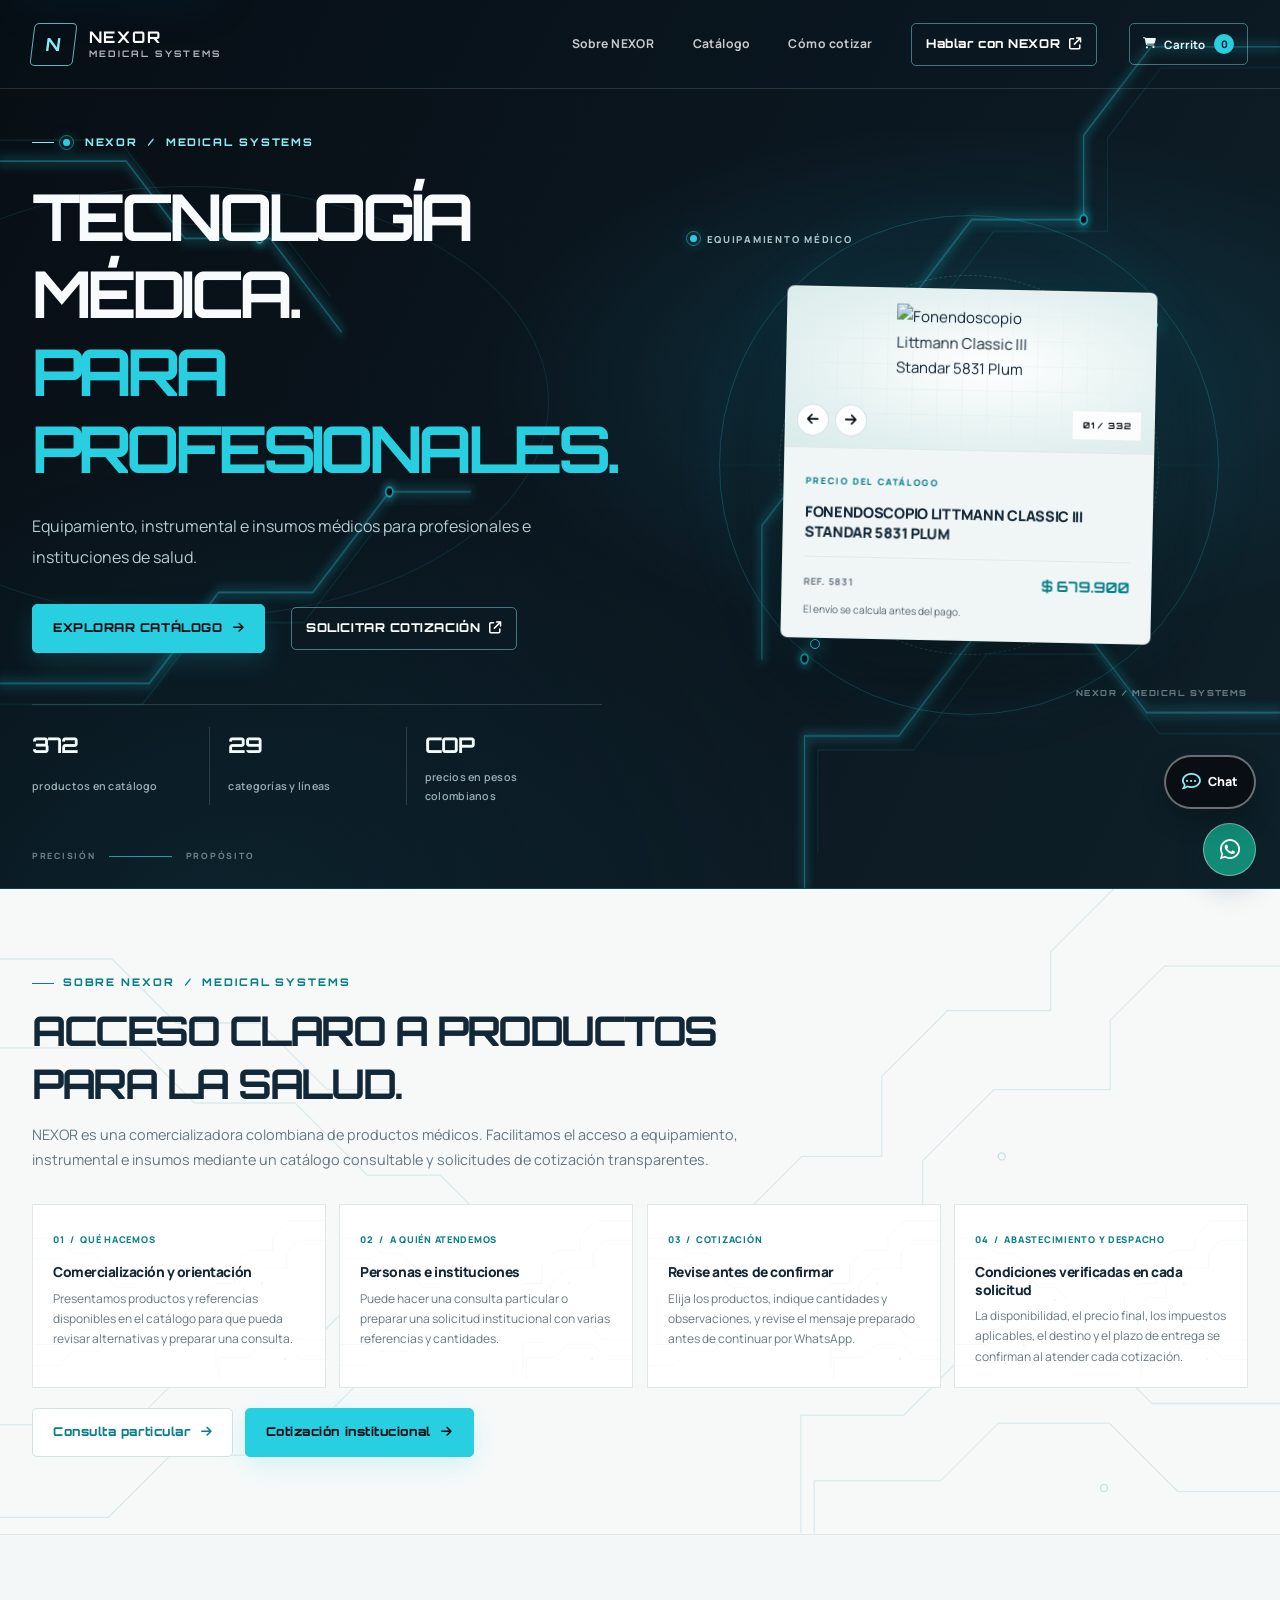
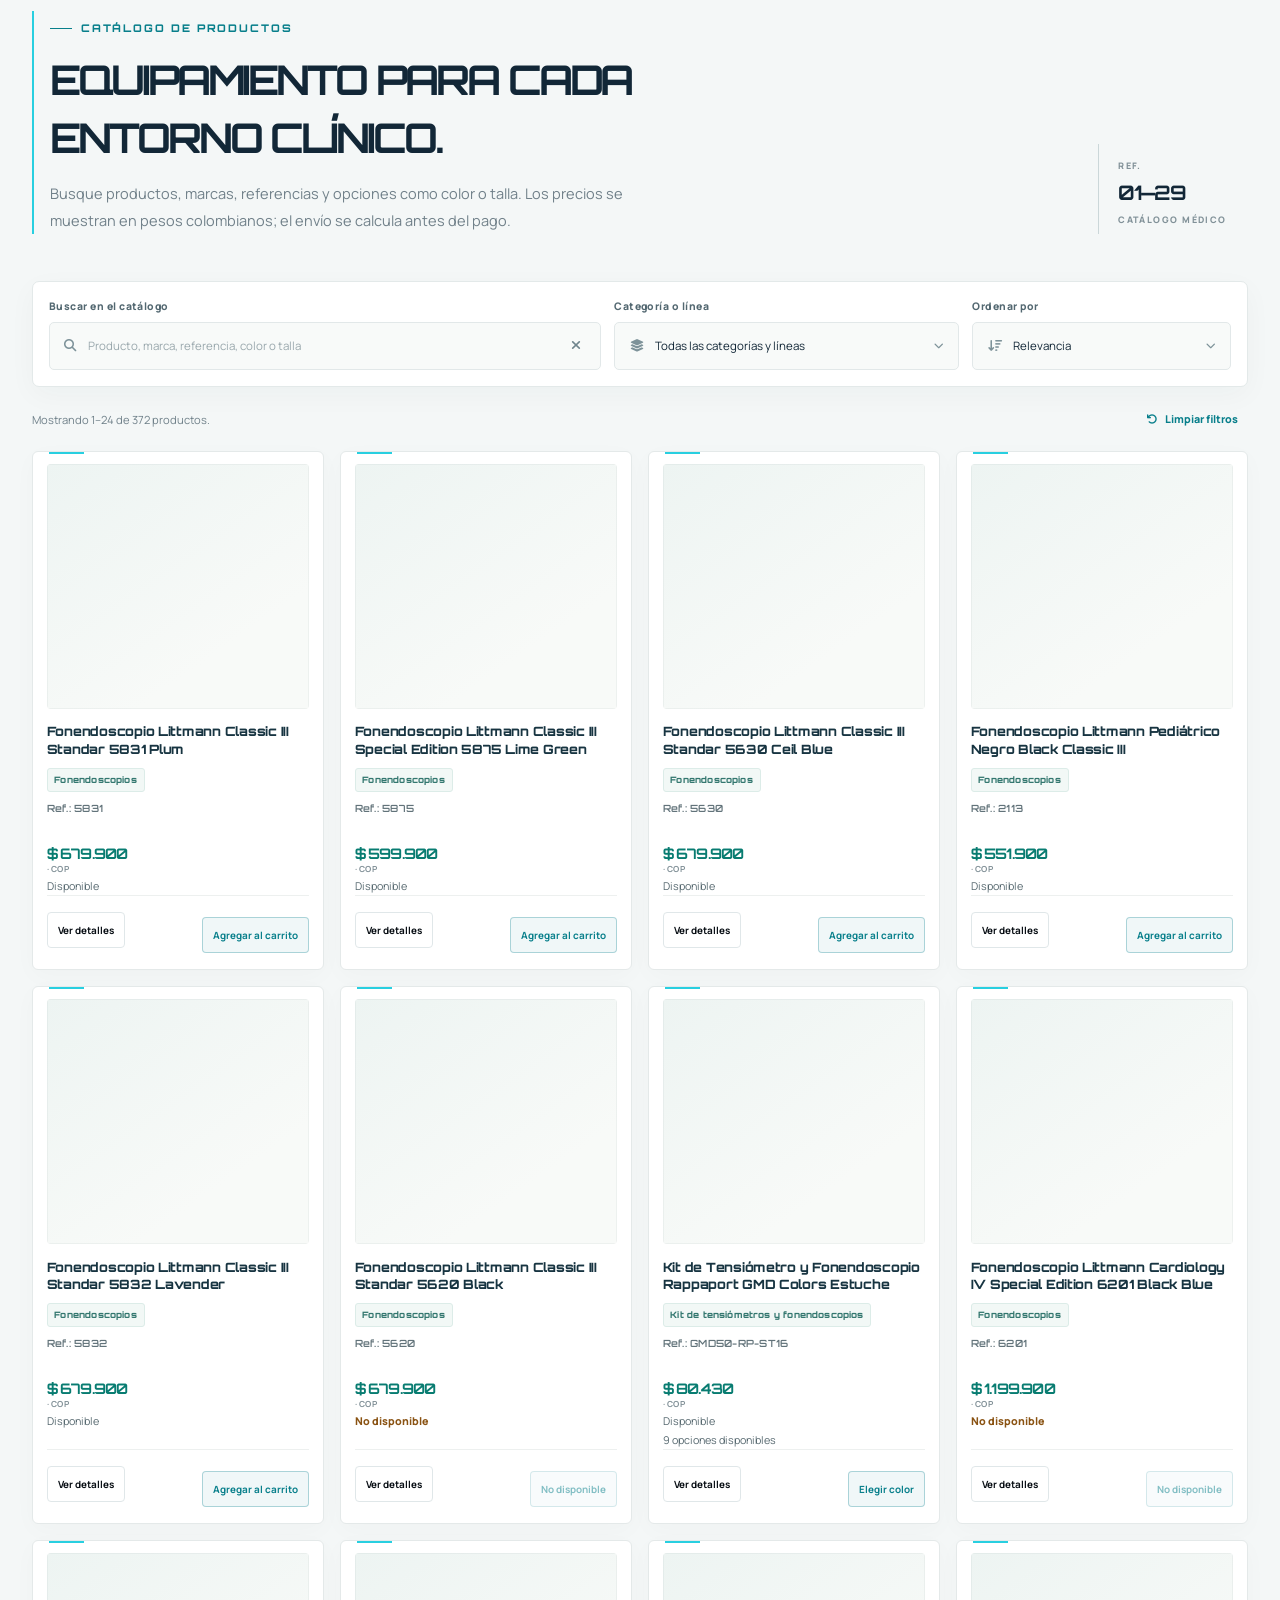
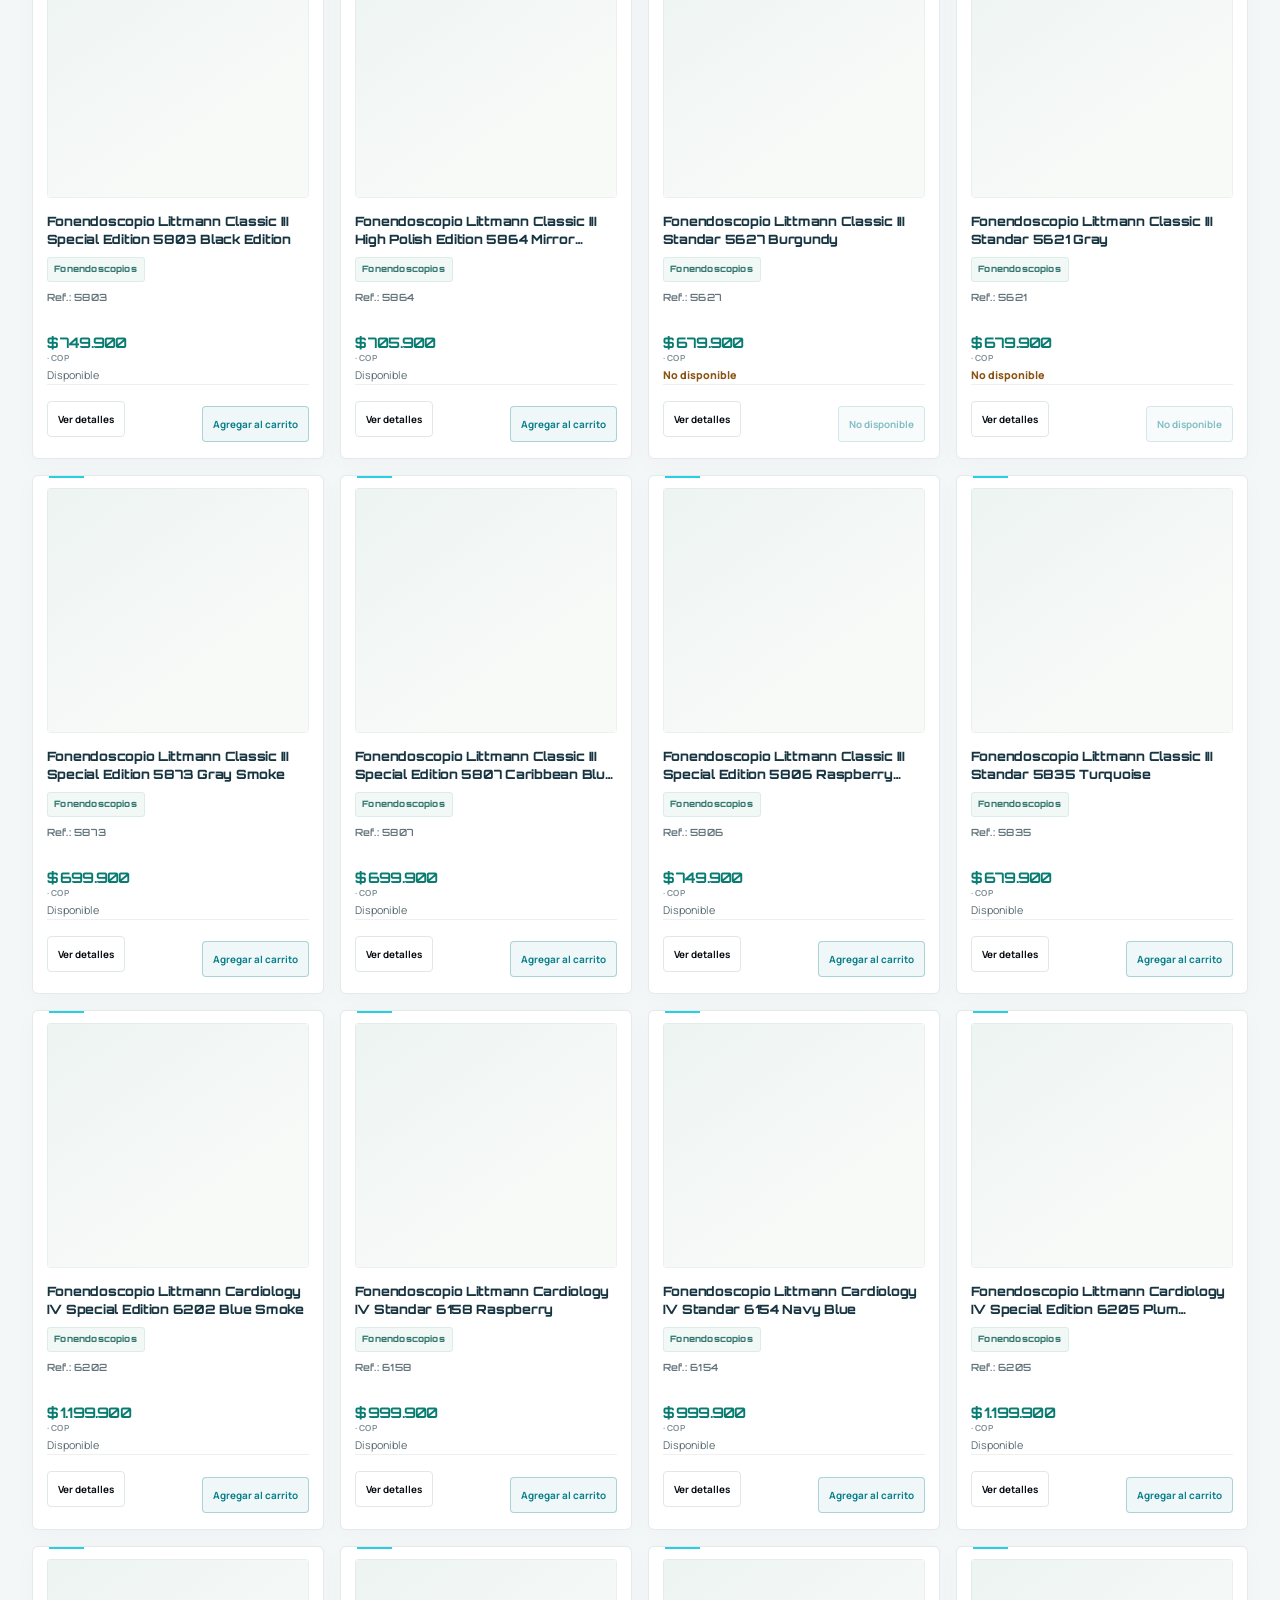
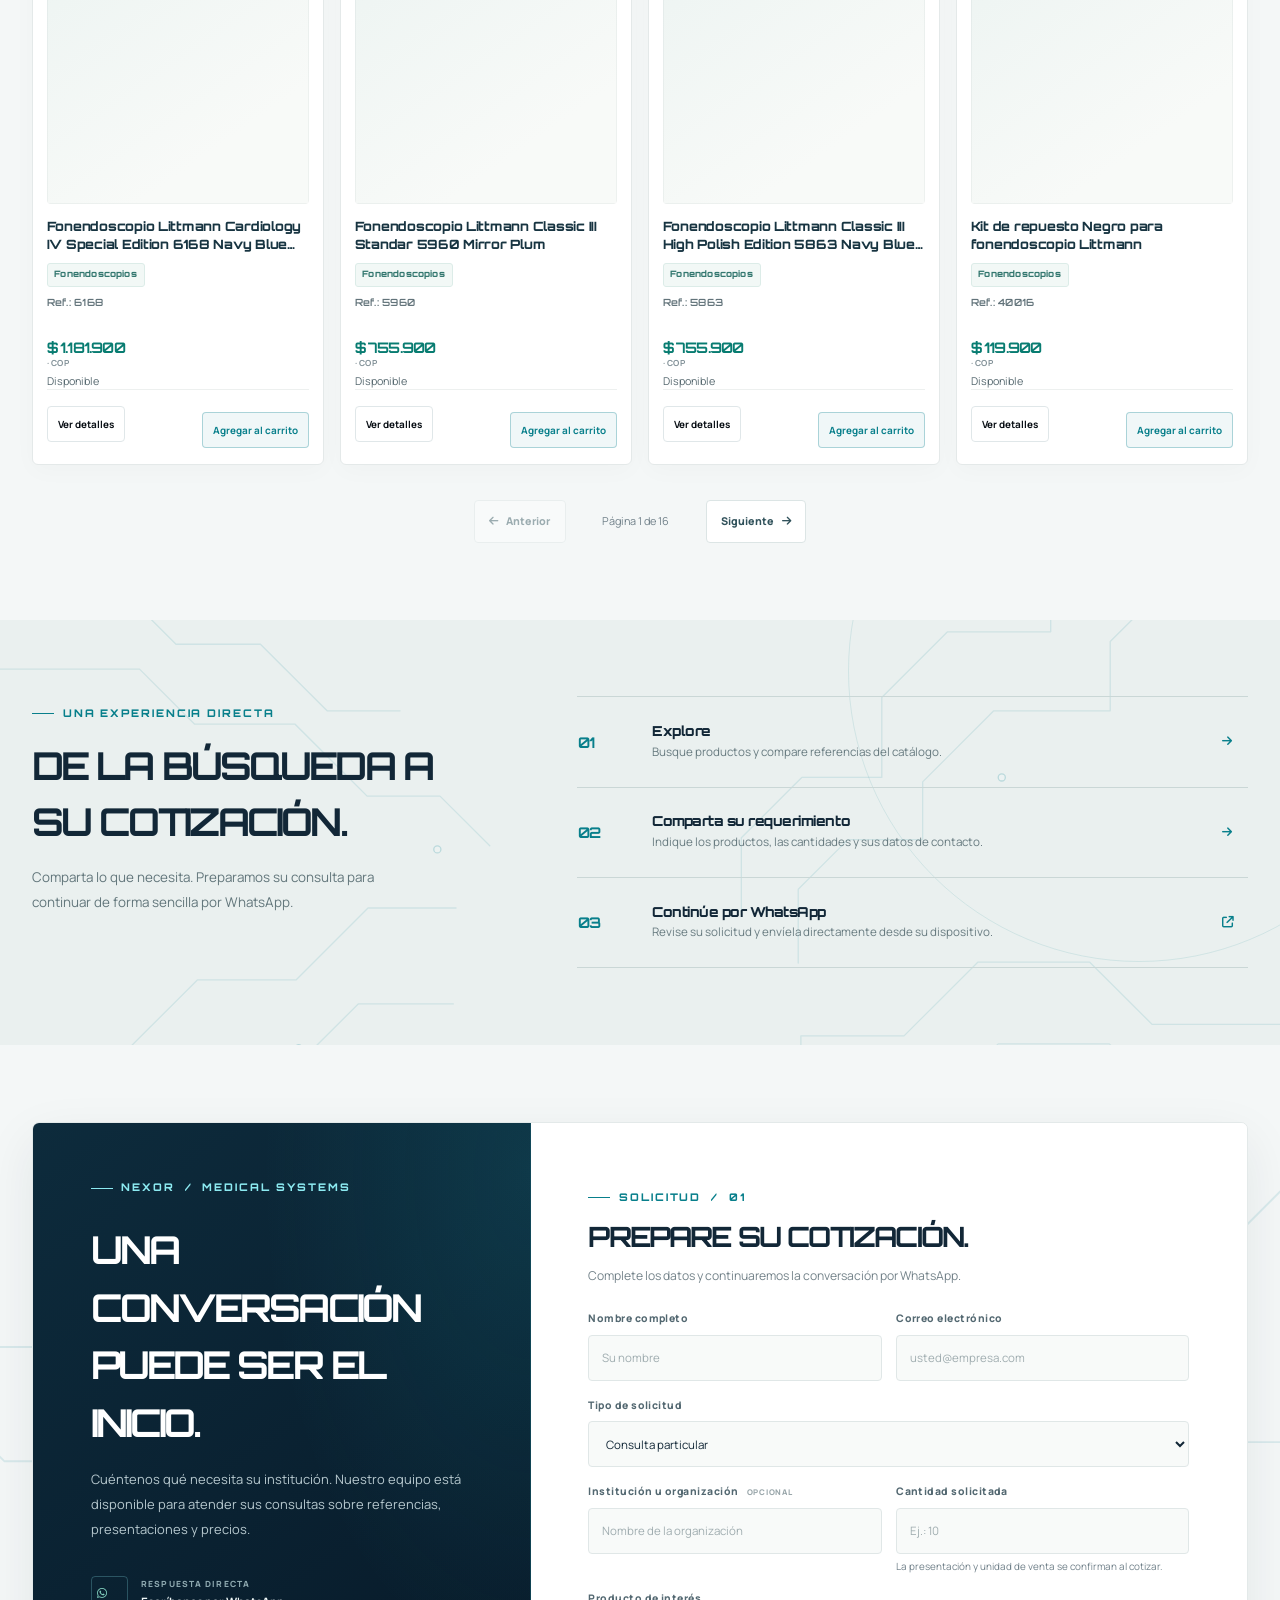
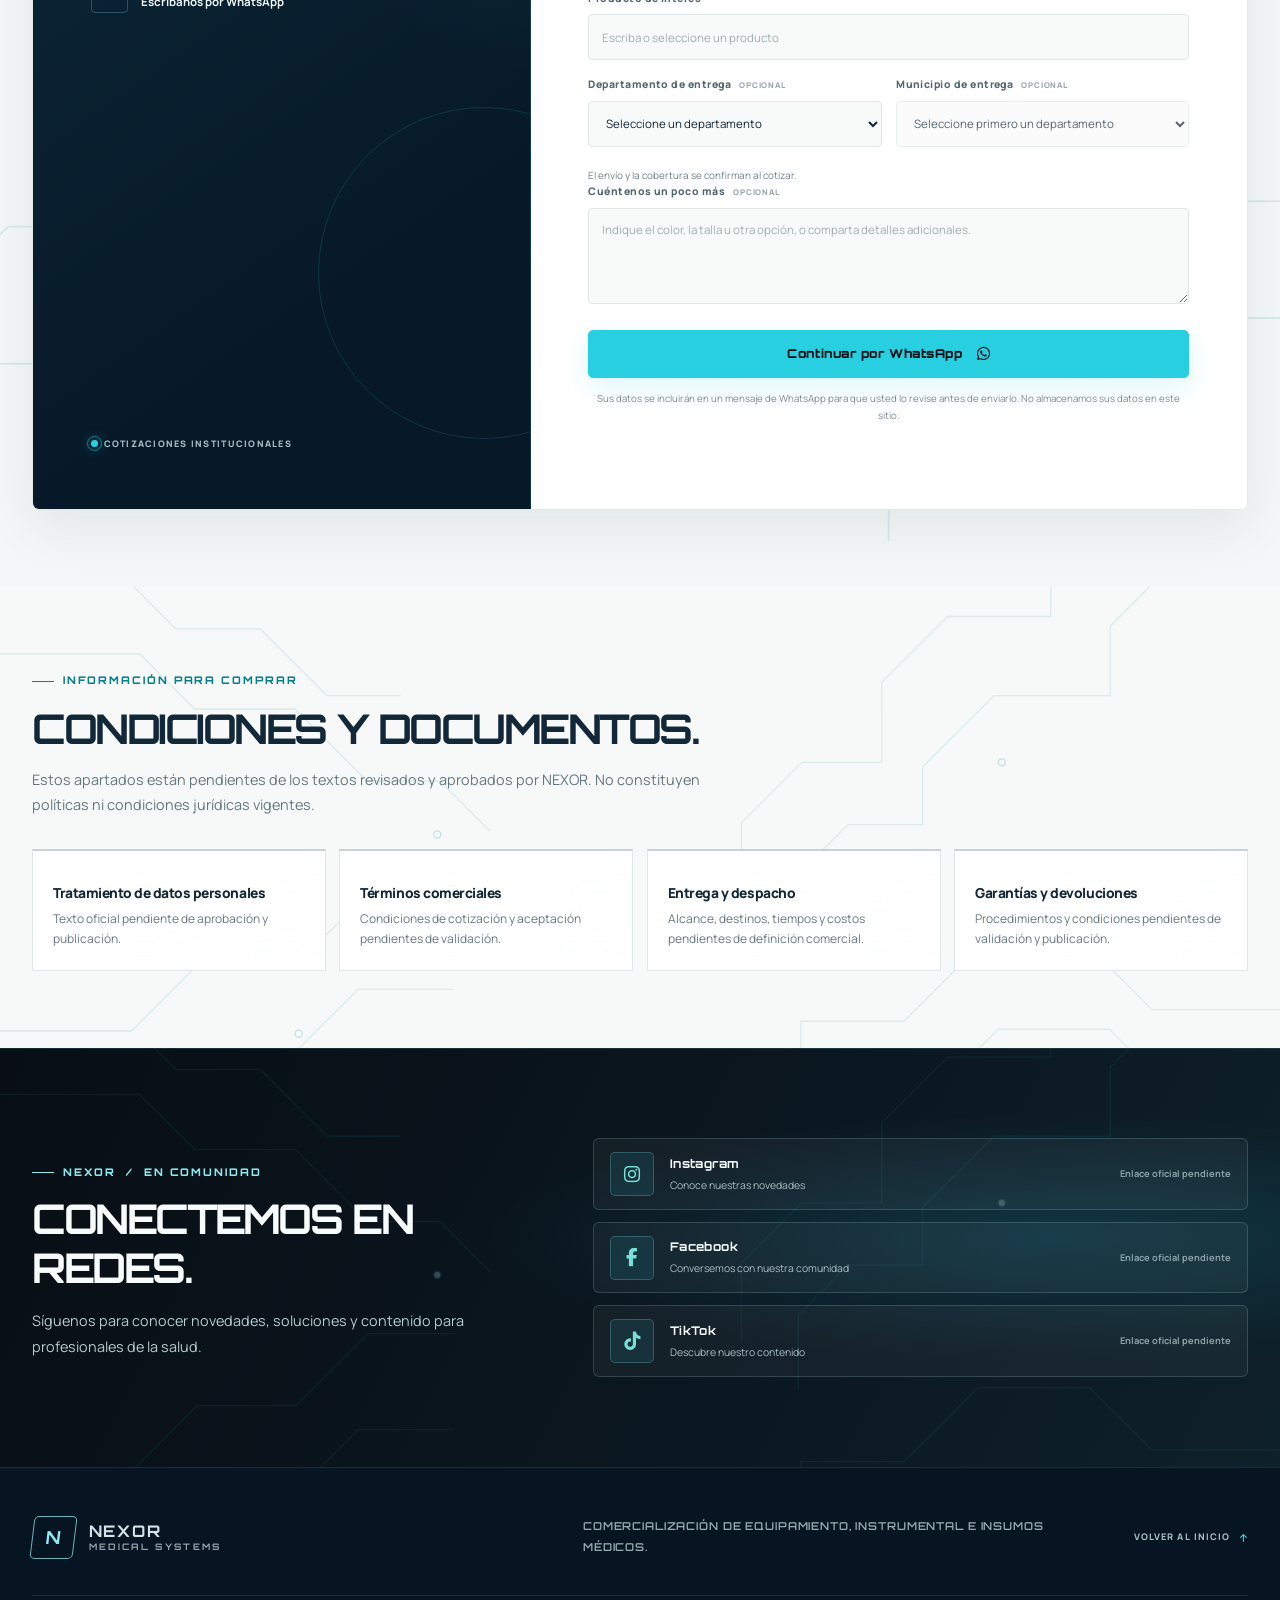
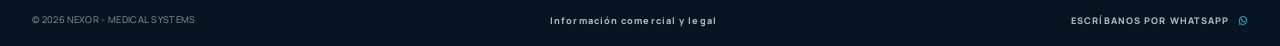
==== commit ffdc1135: "09-11-2026" ====
--- a/index.html
+++ b/index.html
@@ -179,10 +179,11 @@
     @media (max-width:520px) { .gmd-filters { grid-template-columns:1fr; } }
     @media (max-width:420px) { .gmd-grid { grid-template-columns:1fr; } }
   </style>
-  <link rel="stylesheet" href="Assets/Css/site.css?v=nexor-municipios-1">
+  <link rel="stylesheet" href="Assets/Css/site.css?v=nexor-checkout-2026-11-09-4">
 </head>
 <body>
   <a class="skip-link" href="#contenido">Ir al contenido principal</a>
+  <div class="checkout-test-site-banner" id="checkout-test-site-banner" hidden>Vista de prueba: los pagos, pedidos y el envío son simulados. <a href="./">Volver a la página normal</a></div>
   <header class="site-header">
     <nav class="nav container" aria-label="Principal">
       <a class="brand" href="#inicio" aria-label="NEXOR Medical Systems, inicio">
@@ -467,6 +468,10 @@
         <button type="button" data-chat-action="quote">¿Cómo cotizo?</button>
         <button type="button" data-chat-action="availability">Precio y disponibilidad</button>
       </div>
+      <label class="chat-consent" id="chat-ai-consent-label" hidden>
+        <input id="chat-ai-consent" type="checkbox">
+        <span>Acepto enviar esta consulta al servicio de IA de NEXOR. No incluyas datos personales ni información de salud.</span>
+      </label>
       <form class="chat-form" id="chat-form">
         <label class="sr-only" for="chat-input">Escribe tu pregunta</label>
         <input id="chat-input" name="question" type="text" maxlength="180" placeholder="Escribe tu pregunta..." autocomplete="off" required>
@@ -523,48 +528,125 @@
       </div>
       <button class="cart-close" id="cart-close" type="button" aria-label="Cerrar carrito"><i class="fa-solid fa-xmark" aria-hidden="true"></i></button>
     </header>
+    <p class="cart-demo-banner" id="cart-test-banner" hidden><strong>Modo de prueba</strong> · Compra y pago simulados. No se realiza ningún cobro ni se crea un pedido real.</p>
+    <ol class="cart-progress" aria-label="Etapas de compra">
+      <li class="is-current" data-cart-stage="cart" aria-current="step"><span>1</span> Carrito</li>
+      <li data-cart-stage="delivery"><span>2</span> Entrega</li>
+      <li data-cart-stage="review"><span>3</span> Resumen</li>
+    </ol>
     <p class="cart-status" id="cart-status" role="status" aria-live="polite"></p>
-    <p class="cart-empty" id="cart-empty">A&uacute;n no has agregado productos.</p>
+    <div id="cart-stage">
+    <div class="cart-empty" id="cart-empty">
+      <i class="fa-solid fa-bag-shopping" aria-hidden="true"></i>
+      <h3>Tu carrito est&aacute; vac&iacute;o</h3>
+      <p>Explora nuestro cat&aacute;logo y encuentra lo que necesitas.</p>
+      <a class="button button--secondary" id="cart-explore" href="#productos">Explorar cat&aacute;logo</a>
+    </div>
     <ul class="cart-items" id="cart-items"></ul>
+    <section class="cart-recommendations" id="cart-recommendations" aria-labelledby="cart-recommendations-title" hidden>
+      <h3 id="cart-recommendations-title">Tambi&eacute;n podr&iacute;a interesarte</h3>
+      <div id="cart-recommendation-list"></div>
+    </section>
     <footer class="cart-footer">
       <h3 class="cart-payment-title">Resumen de compra</h3>
-      <div class="cart-subtotal"><span>Productos (impuestos incluidos cuando aplique)</span><strong id="cart-subtotal">$ 0</strong></div>
-      <div class="cart-shipping"><span>Env&iacute;o</span><strong>Por cotizar</strong></div>
-      <p class="cart-payment-note">El total final se confirma con el costo de env&iacute;o y la disponibilidad. El pago en l&iacute;nea a&uacute;n no est&aacute; habilitado.</p>
-      <button class="button button--secondary cart-clear" id="cart-clear" type="button" disabled>Vaciar carrito</button>
-      <button class="button button--primary cart-checkout" id="cart-checkout" type="button" aria-expanded="false" aria-controls="cart-payment-preview">Iniciar compra de demostraci&oacute;n</button>
+      <div class="cart-subtotal"><span>Subtotal de productos</span><strong id="cart-subtotal">$ 0</strong></div>
+      <div class="cart-shipping"><span>Referencia de env&iacute;o</span><strong id="cart-shipping-value">Selecciona un destino</strong></div>
+      <div class="cart-shipping"><span>Total orientativo</span><strong id="cart-total-value">Por confirmar</strong></div>
+      <p class="cart-payment-note" id="cart-payment-note">El pago en l&iacute;nea a&uacute;n no est&aacute; disponible. El env&iacute;o, los impuestos aplicables y el total final est&aacute;n pendientes de confirmaci&oacute;n.</p>
+      <button class="button button--primary cart-checkout" id="cart-checkout" type="button" aria-expanded="false" aria-controls="cart-payment-preview">Continuar compra</button>
+      <button class="cart-clear" id="cart-clear" type="button" disabled>Vaciar carrito</button>
+    </footer>
+    </div>
       <section class="cart-payment-preview" id="cart-payment-preview" aria-labelledby="cart-preview-title" hidden>
-        <h3 id="cart-preview-title">Compra de demostraci&oacute;n</h3>
-        <p class="cart-demo-notice">Esta es una demostraci&oacute;n. No se crea un pedido ni se realiza ning&uacute;n cobro.</p>
+        <button class="cart-back" id="cart-back" type="button"><i class="fa-solid fa-arrow-left" aria-hidden="true"></i> Volver al carrito</button>
+        <h3 id="cart-preview-title" tabindex="-1">Datos para tu compra</h3>
+        <p class="cart-demo-notice" id="cart-preview-notice">El pago en l&iacute;nea todav&iacute;a no est&aacute; habilitado. Revisar estos datos no crea un pedido ni realiza un cobro.</p>
         <form id="cart-delivery-form">
-          <h4>1. Lugar de entrega</h4>
+          <h4>Contacto y entrega</h4>
+          <p>Completa estos datos para revisar tu compra.</p>
+          <label for="cart-name">Nombre completo</label>
+          <input id="cart-name" name="name" type="text" minlength="2" maxlength="80" autocomplete="name" required>
+          <label for="cart-phone">Tel&eacute;fono</label>
+          <input id="cart-phone" name="phone" type="tel" minlength="7" maxlength="25" autocomplete="tel" required>
+          <label for="cart-email">Correo electr&oacute;nico</label>
+          <input id="cart-email" name="email" type="email" maxlength="120" autocomplete="email" required>
+          <label for="cart-address">Direcci&oacute;n de entrega</label>
+          <input id="cart-address" name="address" type="text" minlength="5" maxlength="160" autocomplete="street-address" required>
           <label for="cart-department">Departamento</label>
           <select id="cart-department" name="department" required><option value="">Seleccione un departamento</option></select>
           <label for="cart-city">Ciudad o municipio</label>
           <select id="cart-city" name="city" required disabled><option value="">Seleccione primero un departamento</option></select>
-          <p id="cart-location-guidance">La cobertura y el env&iacute;o se confirman al cotizar.</p>
-          <p>Usaremos estos datos solo para mostrar esta demostraci&oacute;n; no se guardan ni se env&iacute;an.</p>
-          <button class="button button--primary" type="submit">Revisar resumen</button>
+          <p id="cart-location-guidance">La cobertura y el costo de env&iacute;o est&aacute;n pendientes de confirmaci&oacute;n.</p>
+          <div class="cart-test-options" id="cart-test-options" hidden>
+            <label for="cart-test-shipping">M&eacute;todo de entrega</label>
+            <select id="cart-test-shipping"><option value="standard">Env&iacute;o est&aacute;ndar simulado · $ 15.000</option></select>
+            <label for="cart-test-payment">M&eacute;todo de pago simulado</label>
+            <select id="cart-test-payment"><option value="card">Tarjeta (simulada)</option><option value="pse">PSE (simulado)</option><option value="transfer">Transferencia (simulada)</option></select>
+          </div>
+          <p id="cart-data-note">Tus datos solo se utilizan para mostrar este resumen; no se env&iacute;an ni se guardan en el navegador.</p>
+          <button class="button button--primary" id="cart-delivery-submit" type="submit">Revisar compra</button>
         </form>
         <div id="cart-order-preview" hidden>
-          <h4 tabindex="-1" id="cart-order-title">2. Resumen y pago</h4>
-          <p>Destino: <strong id="cart-preview-destination"></strong></p>
+          <h4 tabindex="-1" id="cart-order-title">Resumen de tu compra</h4>
+          <div class="cart-review-destination"><span>Entrega en</span><strong id="cart-preview-destination"></strong></div>
+          <h4>Productos</h4>
           <ul id="cart-preview-items"></ul>
           <div class="cart-shipping"><span>Productos</span><strong id="cart-preview-subtotal">$ 0</strong></div>
-          <div class="cart-shipping"><span>Env&iacute;o</span><strong>Por cotizar</strong></div>
-          <div class="cart-shipping"><span>Total a pagar</span><strong>Por confirmar</strong></div>
-          <p>El costo de env&iacute;o, la disponibilidad y el total final se confirmar&aacute;n antes de pagar.</p>
-          <h4>3. Medio de pago</h4>
-          <p>Wompi es la pasarela prevista, pero a&uacute;n no est&aacute; conectada. Los medios disponibles se confirmar&aacute;n al habilitar el servicio.</p>
-          <button class="button button--secondary" type="button" id="cart-edit-destination">Cambiar destino</button>
-          <button class="button button--primary" type="button" disabled>Pagar (no disponible)</button>
+          <div id="cart-order-normal">
+            <div class="cart-shipping"><span>Referencia de env&iacute;o</span><strong id="cart-order-shipping">Selecciona un destino</strong></div>
+            <div class="cart-shipping"><span>Total orientativo</span><strong id="cart-order-total">Por confirmar</strong></div>
+            <p id="cart-shipping-details">Selecciona un municipio para consultar la referencia de env&iacute;o.</p>
+            <h4>Pago</h4>
+            <details class="cart-payment-demo">
+              <summary>Ver ejemplos de formas de pago</summary>
+              <p>Ejemplos visuales: las opciones y bancos no est&aacute;n conectados y no confirman disponibilidad para NEXOR.</p>
+              <p>Al activar Wompi, el cliente seleccionar&aacute; el medio de pago y, cuando corresponda, su banco en el checkout oficial. Las opciones depender&aacute;n de la cuenta y de Wompi.</p>
+              <label for="cart-payment-method">Selecciona una forma de pago de ejemplo</label>
+              <select id="cart-payment-method">
+                <option value="">Selecciona una opci&oacute;n</option>
+                <option value="pse">PSE · ejemplo</option>
+                <option value="card">Tarjeta de cr&eacute;dito o d&eacute;bito · ejemplo</option>
+                <option value="nequi">Nequi · ejemplo</option>
+                <option value="bancolombia">Transferencia Bancolombia · ejemplo</option>
+                <option value="daviplata">DaviPlata · ejemplo</option>
+                <option value="cash">Corresponsal bancario Bancolombia · ejemplo</option>
+              </select>
+              <div id="cart-payment-bank-group" class="cart-payment-bank" hidden>
+                <label for="cart-payment-bank">Selecciona un banco de ejemplo</label>
+                <select id="cart-payment-bank">
+                  <option value="">Selecciona una instituci&oacute;n</option>
+                  <option value="example-1">Bancolombia · ejemplo</option>
+                  <option value="example-2">Banco de Bogot&aacute; · ejemplo</option>
+                  <option value="example-3">Davivienda · ejemplo</option>
+                  <option value="example-4">Banco de Occidente · ejemplo</option>
+                  <option value="example-5">Banco Popular · ejemplo</option>
+                  <option value="example-6">BBVA Colombia · ejemplo</option>
+                </select>
+                <p>Lista parcial de muestra, no es la lista oficial ni garantiza bancos habilitados.</p>
+              </details>
+              <p id="cart-payment-method-guidance" aria-live="polite">No ingreses datos de tarjeta ni claves bancarias.</p>
+            </div>
+            <button class="button button--primary" type="button" disabled aria-describedby="cart-payment-unavailable">Pagar en l&iacute;nea</button>
+            <p id="cart-payment-unavailable">Pago no disponible: a&uacute;n falta conectar la pasarela y confirmar el total. La lista real de bancos y medios depender&aacute; de la integraci&oacute;n.</p>
+          </div>
+          <div id="cart-order-test" hidden>
+            <div class="cart-shipping"><span>Env&iacute;o simulado</span><strong id="cart-test-shipping-value"></strong></div>
+            <div class="cart-shipping"><span>Total de prueba</span><strong id="cart-test-total"></strong></div>
+            <p id="cart-test-payment-summary"></p>
+            <p>El total es solo ilustrativo: no calcula impuestos y no representa un precio final real.</p>
+            <button class="button button--primary" type="button" id="cart-test-pay">Simular pago</button>
+            <p class="cart-demo-banner" id="cart-test-confirmation" role="status" tabindex="-1" hidden><strong>Simulaci&oacute;n completada.</strong> No se realiz&oacute; ning&uacute;n pago ni se cre&oacute; un pedido real.</p>
+          </div>
+          <button class="button button--secondary" type="button" id="cart-edit-destination">Editar datos</button>
         </div>
       </section>
-    </footer>
   </aside>
   <p class="cart-toast" id="cart-toast" role="status" aria-live="polite"></p>
   <script src="Assets/Js/catalogo-productos.js?v=siempresalud-2026-11-09-descripciones"></script>
   <script src="Assets/Js/municipios-colombia.js?v=divipola-2024"></script>
+  <script src="Assets/Js/referencias-envio.js?v=20261109"></script>
+  <script src="Assets/Js/estimar-envio.js?v=1"></script>
+  <script src="Assets/Js/asistente-ia.js?v=1"></script>
   <script>
     const gmdCatalogFailed = !Array.isArray(window.NEXOR_PRODUCTS);
     if (gmdCatalogFailed) console.error('No se pudo cargar el catálogo de productos.');
@@ -647,7 +729,9 @@
       if (product?.taxTreatment === 'exempt') return 'Producto exento de IVA.';
       return '';
     };
-    const cartStorageKey = 'nexor-cart-v1';
+    const checkoutTestMode = new URLSearchParams(window.location.search).get('checkout') === 'prueba';
+    const cartStorageKey = checkoutTestMode ? 'nexor-cart-test-v1' : 'nexor-cart-v1';
+    const testShippingCost = 15000;
     const cartCount = document.querySelector('#cart-count');
     const cartOpenButton = document.querySelector('#cart-open');
     const cartPanel = document.querySelector('#cart-panel');
@@ -659,6 +743,22 @@
     const cartClearButton = document.querySelector('#cart-clear');
     const cartCheckoutButton = document.querySelector('#cart-checkout');
     const cartPaymentPreview = document.querySelector('#cart-payment-preview');
+    const cartStage = document.querySelector('#cart-stage');
+    const cartFooter = cartStage.querySelector('.cart-footer');
+    const setCartStage = stage => {
+      cartStage.hidden = stage !== 'cart';
+      cartPaymentPreview.hidden = stage === 'cart';
+      cartPanel.classList.toggle('is-checkout', stage !== 'cart');
+      document.querySelector('#cart-preview-title').textContent = stage === 'review'
+        ? (checkoutTestMode ? 'Revisa tu compra de prueba' : 'Revisa tu compra')
+        : (checkoutTestMode ? 'Datos para tu compra de prueba' : 'Datos para tu compra');
+      cartPanel.querySelectorAll('[data-cart-stage]').forEach(item => {
+        const current = item.dataset.cartStage === stage;
+        item.classList.toggle('is-current', current);
+        if (current) item.setAttribute('aria-current', 'step');
+        else item.removeAttribute('aria-current');
+      });
+    };
     const cartPreviewSubtotal = document.querySelector('#cart-preview-subtotal');
     const cartDeliveryForm = document.querySelector('#cart-delivery-form');
     const cartCity = document.querySelector('#cart-city');
@@ -666,6 +766,41 @@
     const cartOrderPreview = document.querySelector('#cart-order-preview');
     const cartPreviewDestination = document.querySelector('#cart-preview-destination');
     const cartPreviewItems = document.querySelector('#cart-preview-items');
+    const cartRecommendations = document.querySelector('#cart-recommendations');
+    const cartRecommendationList = document.querySelector('#cart-recommendation-list');
+    const cartTestConfirmation = document.querySelector('#cart-test-confirmation');
+    const cartTestPayment = document.querySelector('#cart-test-payment');
+    const cartTestPay = document.querySelector('#cart-test-pay');
+    const shippingReferences = window.NEXOR_SHIPPING_REFERENCES;
+    if (!shippingReferences || !window.NexorShipping) console.error('No se pudieron cargar las referencias de envío.');
+    const cartPaymentMethod = document.querySelector('#cart-payment-method');
+    const cartPaymentBank = document.querySelector('#cart-payment-bank');
+    const cartPaymentBankGroup = document.querySelector('#cart-payment-bank-group');
+    const cartPaymentGuidance = document.querySelector('#cart-payment-method-guidance');
+    const updatePaymentDemo = () => {
+      const isPse = cartPaymentMethod.value === 'pse';
+      cartPaymentBankGroup.hidden = !isPse;
+      cartPaymentBank.value = '';
+      cartPaymentGuidance.textContent = isPse
+        ? 'Selecciona un banco de ejemplo para probar la vista. No ingreses claves bancarias.'
+        : 'No ingreses datos de tarjeta ni claves bancarias.';
+    };
+    cartPaymentMethod.addEventListener('change', updatePaymentDemo);
+    if (checkoutTestMode) {
+      document.querySelector('#checkout-test-site-banner').hidden = false;
+      document.querySelector('#cart-test-banner').hidden = false;
+      document.querySelector('#cart-test-options').hidden = false;
+      document.querySelector('#cart-order-normal').hidden = true;
+      document.querySelector('#cart-order-test').hidden = false;
+      document.querySelector('#cart-preview-title').textContent = 'Datos para tu compra de prueba';
+      document.querySelector('#cart-preview-notice').textContent = 'Usa datos ficticios. Esta demostración no crea pedidos ni realiza cobros.';
+      document.querySelector('#cart-location-guidance').textContent = 'El envío de esta demostración es ficticio y no confirma cobertura.';
+      document.querySelector('#cart-data-note').textContent = 'Usa datos ficticios. No se envían ni se guardan en el navegador.';
+      document.querySelector('#cart-delivery-submit').textContent = 'Revisar compra de prueba';
+      document.querySelector('#cart-order-title').textContent = 'Resumen de tu compra de prueba';
+      document.querySelector('#cart-payment-note').textContent = 'Vista de prueba: envío ficticio de $ 15.000. El total no calcula impuestos y no es una oferta ni un cobro real.';
+      cartCheckoutButton.textContent = 'Continuar compra de prueba';
+    }
     const locations = Array.isArray(window.NEXOR_LOCATIONS) ? window.NEXOR_LOCATIONS : null;
     const setupLocationSelects = (department, city, guidance, optional) => {
       if (!locations || !locations.length) {
@@ -697,29 +832,49 @@
     const contactCity = document.querySelector('#destination-city');
     setupLocationSelects(contactDepartment, contactCity, document.querySelector('#destination-guidance'), true);
     const resetPaymentPreview = () => {
-      cartPaymentPreview.hidden = true;
+      setCartStage('cart');
       cartCheckoutButton.setAttribute('aria-expanded', 'false');
-      cartCheckoutButton.textContent = 'Iniciar compra de demostración';
+      cartCheckoutButton.textContent = checkoutTestMode ? 'Continuar compra de prueba' : 'Continuar compra';
       cartDeliveryForm.reset();
+      cartPaymentMethod.value = '';
+      updatePaymentDemo();
       cartDepartment.dispatchEvent(new Event('change'));
+      updateShippingReference();
       cartCity.setCustomValidity('');
       cartDepartment.setCustomValidity('');
       cartDeliveryForm.hidden = false;
       cartOrderPreview.hidden = true;
+      cartTestConfirmation.hidden = true;
+      cartTestPay.disabled = false;
     };
     cartCheckoutButton.addEventListener('click', () => {
-      if (!cartPaymentPreview.hidden) {
-        resetPaymentPreview();
-        return;
-      }
-      cartPaymentPreview.hidden = false;
+      cartDeliveryForm.hidden = false;
+      cartOrderPreview.hidden = true;
+      setCartStage('delivery');
       cartCheckoutButton.setAttribute('aria-expanded', 'true');
-      cartCheckoutButton.textContent = 'Cerrar demostración';
-      cartDepartment.focus();
+      document.querySelector('#cart-preview-title').focus();
+    });
+    document.querySelector('#cart-back').addEventListener('click', () => {
+      setCartStage('cart');
+      cartCheckoutButton.setAttribute('aria-expanded', 'false');
+      cartCheckoutButton.focus();
     });
     [cartCity, cartDepartment].forEach(input => input.addEventListener('input', () => input.setCustomValidity('')));
+    cartDeliveryForm.querySelectorAll('input').forEach(input => {
+      input.addEventListener('input', () => input.setCustomValidity(''));
+    });
     cartDeliveryForm.addEventListener('submit', event => {
       event.preventDefault();
+      for (const input of cartDeliveryForm.querySelectorAll('input')) {
+        input.value = input.value.trim();
+        input.setCustomValidity(input.value.length < input.minLength
+          ? 'Complete este campo con al menos ' + input.minLength + ' caracteres.'
+          : '');
+      }
+      const phone = document.querySelector('#cart-phone');
+      if (!/^[\d+().\s-]+$/.test(phone.value) || phone.value.replace(/\D/g, '').length < 7) {
+        phone.setCustomValidity('Ingrese un teléfono válido con al menos 7 dígitos.');
+      }
       [cartCity, cartDepartment].forEach(input => {
         input.setCustomValidity(input.value.trim() ? '' : 'Complete este campo.');
       });
@@ -727,12 +882,29 @@
       cartPreviewDestination.textContent = cartCity.selectedOptions[0].textContent + ', ' + cartDepartment.selectedOptions[0].textContent;
       cartDeliveryForm.hidden = true;
       cartOrderPreview.hidden = false;
+      setCartStage('review');
+      updateShippingReference();
+      if (checkoutTestMode) {
+        document.querySelector('#cart-test-payment-summary').textContent =
+          'Pago simulado: ' + cartTestPayment.selectedOptions[0].textContent + '.';
+        cartTestConfirmation.hidden = true;
+        cartTestPay.disabled = false;
+      }
       document.querySelector('#cart-order-title').focus();
     });
     document.querySelector('#cart-edit-destination').addEventListener('click', () => {
+      cartTestConfirmation.hidden = true;
+      cartTestPay.disabled = false;
       cartOrderPreview.hidden = true;
       cartDeliveryForm.hidden = false;
-      cartDepartment.focus();
+      setCartStage('delivery');
+      document.querySelector('#cart-name').focus();
+    });
+    cartTestPay.addEventListener('click', () => {
+      if (!checkoutTestMode || cartOrderPreview.hidden || !cart.length || cart.some(line => line.available === false)) return;
+      cartTestConfirmation.hidden = false;
+      cartTestPay.disabled = true;
+      cartTestConfirmation.focus();
     });
     const cartToast = document.querySelector('#cart-toast');
     const modalVariantSelect = document.querySelector('#modal-variant');
@@ -787,17 +959,17 @@
           hasUnavailableItems = true;
           return { ...line, available: false };
         }
-        if (!variant.available) hasUnavailableItems = true;
+        if (!variant.available || !Number.isFinite(variant.price)) hasUnavailableItems = true;
         return {
           ...line,
           productName: product.name,
           variantName: variant.name,
           sku: variant.sku,
-          unitPrice: Number.isFinite(variant.price) ? variant.price : line.unitPrice,
+          unitPrice: Number.isFinite(variant.price) ? variant.price : 0,
           taxTreatment: product.taxTreatment,
           taxRate: product.taxRate,
           image: product.image || line.image || '',
-          available: variant.available
+          available: variant.available && Number.isFinite(variant.price)
         };
       });
       if (hasUnavailableItems) {
@@ -820,12 +992,42 @@
         cartStatus.textContent = cartStatusNotice;
       }
     };
+    const updateShippingReference = () => {
+      if (checkoutTestMode) return;
+      const result = window.NexorShipping
+        ? window.NexorShipping.estimate(shippingReferences, cartCity.value, cart)
+        : { status: 'unavailable' };
+      const messages = {
+        destination: 'Selecciona un municipio para consultar la referencia.',
+        quantity: 'Referencia no disponible para varias unidades o productos no disponibles.',
+        package: 'El paquete no tiene una estimación compatible; el envío está pendiente.',
+        route: 'No hay una referencia registrada para este destino.',
+        unavailable: 'No se pudieron cargar las referencias de envío.'
+      };
+      let shipping = 'Por confirmar';
+      let total = 'Por confirmar';
+      let details = messages[result.status];
+      if (result.status === 'destination') shipping = 'Selecciona un destino';
+      if (result.status === 'reference') {
+        shipping = gmdPriceFormatter.format(result.amount) + ' (referencia)';
+        const subtotal = cart.reduce((sum, line) => sum + line.unitPrice * line.quantity, 0);
+        total = gmdPriceFormatter.format(subtotal + result.amount) + ' (orientativo)';
+        details = 'Referencia del 9 de noviembre de 2026 desde Cali, para un paquete hipotético de 1 kg, 50 × 38 × 42 cm y valor declarado de $100.000. El peso, el empaque y el valor real pueden ser distintos. No es una tarifa garantizada; el total no calcula impuestos pendientes.';
+      }
+      document.querySelector('#cart-shipping-value').textContent = shipping;
+      document.querySelector('#cart-total-value').textContent = total;
+      document.querySelector('#cart-order-shipping').textContent = shipping;
+      document.querySelector('#cart-order-total').textContent = total;
+      document.querySelector('#cart-shipping-details').textContent = details;
+    };
+    [cartDepartment, cartCity].forEach(input => input.addEventListener('change', updateShippingReference));
     const renderCart = () => {
       cartStatus.textContent = cartStatusNotice;
       const unitCount = cart.reduce((total, line) => total + line.quantity, 0);
       cartCount.textContent = String(unitCount);
       cartOpenButton.setAttribute('aria-label', 'Abrir carrito, ' + unitCount + (unitCount === 1 ? ' producto' : ' productos'));
       cartEmpty.hidden = cart.length > 0;
+      cartFooter.hidden = cart.length === 0;
       cartList.replaceChildren();
       cart.forEach(line => {
         const item = document.createElement('li');
@@ -850,12 +1052,15 @@
           availability
         ].filter(Boolean).join(' · ');
         const price = document.createElement('span');
-        price.textContent = gmdPriceFormatter.format(line.unitPrice) + ' c/u';
+        price.textContent = line.available === false ? 'Precio y disponibilidad por confirmar' : gmdPriceFormatter.format(line.unitPrice) + ' c/u';
+        const lineTotal = document.createElement('span');
+        lineTotal.className = 'cart-line-total';
+        lineTotal.textContent = line.available === false ? '' : 'Subtotal: ' + gmdPriceFormatter.format(line.unitPrice * line.quantity);
         const taxNote = document.createElement('span');
         const product = gmdProducts.find(item => item.id === line.productId);
         taxNote.className = 'tax-note';
         taxNote.textContent = getProductTaxNote(product || line, line.unitPrice, line.quantity);
-        details.append(name, variant, price);
+        details.append(name, variant, price, lineTotal);
         if (taxNote.textContent) details.appendChild(taxNote);
         const controls = document.createElement('div');
         controls.className = 'cart-item-controls';
@@ -873,13 +1078,43 @@
         remove.dataset.cartRemove = line.key;
         remove.setAttribute('aria-label', 'Quitar ' + line.productName + ' del carrito');
         remove.innerHTML = '<i class="fa-solid fa-trash-can" aria-hidden="true"></i>';
-        controls.append(quantity, remove);
+        const stepper = document.createElement('div');
+        stepper.className = 'cart-stepper';
+        const decrease = document.createElement('button');
+        decrease.type = 'button';
+        decrease.dataset.cartStep = '-1';
+        decrease.dataset.cartKey = line.key;
+        decrease.setAttribute('aria-label', 'Disminuir cantidad de ' + line.productName);
+        decrease.disabled = line.quantity <= 1;
+        decrease.textContent = '−';
+        const increase = document.createElement('button');
+        increase.type = 'button';
+        increase.dataset.cartStep = '1';
+        increase.dataset.cartKey = line.key;
+        increase.setAttribute('aria-label', 'Aumentar cantidad de ' + line.productName);
+        increase.disabled = line.quantity >= 10000;
+        increase.textContent = '+';
+        stepper.append(decrease, quantity, increase);
+        controls.append(stepper, remove);
         item.append(image, details, controls);
         cartList.appendChild(item);
       });
       const total = cart.reduce((sum, line) => sum + line.unitPrice * line.quantity, 0);
-      cartSubtotal.textContent = gmdPriceFormatter.format(total);
+      cartSubtotal.textContent = cart.some(line => line.available === false)
+        ? 'Por confirmar'
+        : gmdPriceFormatter.format(total);
       cartPreviewSubtotal.textContent = cartSubtotal.textContent;
+      if (checkoutTestMode) {
+        const valid = cart.length > 0 && !cart.some(line => line.available === false);
+        document.querySelector('#cart-shipping-value').textContent = valid ? gmdPriceFormatter.format(testShippingCost) + ' (prueba)' : '—';
+        document.querySelector('#cart-total-value').textContent = valid ? gmdPriceFormatter.format(total + testShippingCost) : '—';
+        document.querySelector('#cart-test-shipping-value').textContent = gmdPriceFormatter.format(testShippingCost);
+        document.querySelector('#cart-test-total').textContent = valid ? gmdPriceFormatter.format(total + testShippingCost) : '—';
+        cartTestConfirmation.hidden = true;
+        cartTestPay.disabled = false;
+      } else {
+        updateShippingReference();
+      }
       cartPreviewItems.replaceChildren();
       cart.forEach(line => {
         const item = document.createElement('li');
@@ -892,6 +1127,26 @@
       cartClearButton.disabled = cart.length === 0;
       cartCheckoutButton.disabled = !cartLocationsAvailable || cart.length === 0 || cart.some(line => line.available === false);
       if (cartCheckoutButton.disabled && !cartPaymentPreview.hidden) resetPaymentPreview();
+      const cartProductIds = new Set(cart.map(line => line.productId));
+      const cartCategories = new Set(gmdProducts.filter(product => cartProductIds.has(product.id)).map(product => product.category));
+      const suggestions = cart.length ? gmdProducts.filter(product =>
+        !cartProductIds.has(product.id) && cartCategories.has(product.category) &&
+        product.variants.filter(variant => variant.available && Number.isFinite(variant.price)).length === 1
+      ).slice(0, 3) : [];
+      cartRecommendationList.replaceChildren();
+      suggestions.forEach(product => {
+        const button = document.createElement('button');
+        button.type = 'button';
+        button.className = 'cart-recommendation';
+        button.dataset.recommendationId = product.id;
+        const label = document.createElement('span');
+        label.textContent = product.name;
+        const action = document.createElement('strong');
+        action.textContent = '+ Agregar';
+        button.append(label, action);
+        cartRecommendationList.appendChild(button);
+      });
+      cartRecommendations.hidden = suggestions.length === 0;
     };
     const announceCartChange = message => {
       cartToast.textContent = message;
@@ -945,6 +1200,7 @@
       document.querySelector('#cart-close').focus();
     };
     const closeCart = () => {
+      resetPaymentPreview();
       cartPanel.classList.remove('is-open');
       if (modalPanel.hidden) document.body.classList.remove('modal-open');
       window.setTimeout(() => {
@@ -1473,7 +1729,15 @@
     modalNext.addEventListener('click', () => showSlide(galleryIndex + 1));
     cartOpenButton.addEventListener('click', () => openCart(cartOpenButton));
     document.querySelector('#cart-close').addEventListener('click', closeCart);
+    document.querySelector('#cart-explore').addEventListener('click', closeCart);
     cartOverlay.addEventListener('click', closeCart);
+    cartRecommendationList.addEventListener('click', event => {
+      const button = event.target.closest('[data-recommendation-id]');
+      if (!button) return;
+      const product = gmdProducts.find(item => item.id === button.dataset.recommendationId);
+      const variant = product?.variants.filter(item => item.available && Number.isFinite(item.price));
+      if (variant?.length === 1) addCartLine(product, variant[0], 1);
+    });
     cartClearButton.addEventListener('click', () => {
       cart = [];
       updateCartAvailabilityNotice();
@@ -1498,6 +1762,21 @@
       renderCart();
     });
     cartList.addEventListener('click', event => {
+      const step = event.target.closest('[data-cart-step]');
+      if (step) {
+        const line = cart.find(item => item.key === step.dataset.cartKey);
+        if (!line) return;
+        const nextQuantity = line.quantity + Number(step.dataset.cartStep);
+        if (nextQuantity < 1 || nextQuantity > 10000) return;
+        line.quantity = nextQuantity;
+        saveCart();
+        renderCart();
+        const nextButton = [...cartList.querySelectorAll('[data-cart-step]')].find(button =>
+          button.dataset.cartKey === line.key && button.dataset.cartStep === step.dataset.cartStep && !button.disabled
+        );
+        if (nextButton) nextButton.focus();
+        return;
+      }
       const button = event.target.closest('[data-cart-remove]');
       if (!button) return;
       cart = cart.filter(line => line.key !== button.dataset.cartRemove);
@@ -1588,6 +1867,11 @@
     const chatMessages = document.querySelector('#chat-messages');
     const chatForm = document.querySelector('#chat-form');
     const chatInput = document.querySelector('#chat-input');
+    const chatAiConsent = document.querySelector('#chat-ai-consent');
+    const chatAiConsentLabel = document.querySelector('#chat-ai-consent-label');
+    const chatSubmit = chatForm.querySelector('button[type="submit"]');
+    const chatAiEnabled = window.NexorAI.config.enabled;
+    chatAiConsentLabel.hidden = !chatAiEnabled;
     const normalizeChatText = value => value.toLocaleLowerCase('es')
       .normalize('NFD')
       .replace(/[\u0300-\u036f]/g, '')
@@ -1726,13 +2010,48 @@
         card.querySelector('.card-details-button')?.focus({ preventScroll: true });
       }
     });
-    chatForm.addEventListener('submit', event => {
+    chatForm.addEventListener('submit', async event => {
       event.preventDefault();
       const question = chatInput.value.trim();
       if (!question) return;
+      if (chatAiEnabled && !chatAiConsent.checked) {
+        addChatMessage('Para usar la IA, acepta el envío de tu consulta. También puedes usar las opciones rápidas o contactar a NEXOR por WhatsApp.');
+        chatAiConsent.focus();
+        return;
+      }
       addChatMessage(question, 'user');
       chatInput.value = '';
-      respondToChat(question);
+      if (!chatAiEnabled) {
+        respondToChat(question);
+        chatInput.focus();
+        return;
+      }
+      chatInput.disabled = true;
+      chatSubmit.disabled = true;
+      const consent = chatAiConsent.checked;
+      chatAiConsent.checked = false;
+      const status = addChatMessage('Consultando al asistente…');
+      try {
+        const result = await window.NexorAI.ask(question, {
+          enabled: chatAiEnabled,
+          consent,
+          endpoint: window.NexorAI.config.endpoint,
+          baseUrl: window.location.href,
+          fetch: window.fetch.bind(window)
+        });
+        status.remove();
+        addChatMessage(result.answer);
+        const products = result.productIds.map(id => gmdProducts.find(product => product.id === id)).filter(Boolean);
+        if (products.length) addChatProductResults(products);
+      } catch (error) {
+        console.error('Error del asistente con IA:', error);
+        status.remove();
+        addChatMessage('No fue posible obtener una respuesta de IA. Puedes intentarlo de nuevo, usar las opciones rápidas o contactar a NEXOR.');
+        chatInput.value = question;
+      } finally {
+        chatInput.disabled = false;
+        chatSubmit.disabled = false;
+      }
       chatInput.focus();
     });
     document.addEventListener('keydown', event => {
--- a/Assets/Css/site.css
+++ b/Assets/Css/site.css
@@ -2535,6 +2535,26 @@
   text-underline-offset: 2px;
 }
 
+.chat-consent {
+  display: flex;
+  gap: .5rem;
+  align-items: flex-start;
+  padding: .65rem .8rem 0;
+  background: #fff;
+  color: var(--muted);
+  font-size: .68rem;
+  line-height: 1.4;
+}
+
+.chat-consent[hidden] {
+  display: none;
+}
+
+.chat-consent input {
+  flex: 0 0 auto;
+  margin: .15rem 0 0;
+}
+
 .chat-form {
   display: flex;
   gap: .55rem;
@@ -2573,6 +2593,11 @@
   background: var(--green);
   color: #fff;
   cursor: pointer;
+}
+
+.chat-form button:disabled {
+  cursor: wait;
+  opacity: .6;
 }
 
 .chat-disclaimer {
@@ -2756,6 +2781,36 @@
   backdrop-filter: blur(4px);
 }
 
+.checkout-test-site-banner {
+  padding: .7rem 1rem;
+  background: #fff2cc;
+  color: #60450a;
+  font-size: .82rem;
+  text-align: center;
+}
+
+.checkout-test-site-banner a {
+  color: inherit;
+  font-weight: 700;
+  text-decoration: underline;
+}
+
+.checkout-test-site-banner[hidden],
+.cart-demo-banner[hidden] {
+  display: none;
+}
+
+.cart-demo-banner {
+  margin: .8rem 0 0;
+  padding: .75rem;
+  border: 1px solid #e8ca76;
+  border-radius: 6px;
+  background: #fff8df;
+  color: #60450a;
+  font-size: .78rem;
+  line-height: 1.45;
+}
+
 .cart-overlay[hidden],
 .cart-panel[hidden] {
   display: none;
@@ -2766,11 +2821,11 @@
   z-index: 14;
   inset: 0 0 0 auto;
   display: flex;
-  width: min(460px, 100%);
+  width: min(540px, 100%);
   flex-direction: column;
   padding: clamp(1.1rem, 4vw, 1.75rem);
   overflow: auto;
-  background: #fff;
+  background: #f7fafb;
   box-shadow: -24px 0 70px rgba(3, 17, 27, .24);
   color: var(--ink);
   transform: translateX(102%);
@@ -2779,6 +2834,38 @@
 
 .cart-panel.is-open {
   transform: translateX(0);
+}
+
+@media (min-width: 768px) {
+  .cart-panel.is-checkout.is-open {
+    inset: 3vh 0;
+    width: min(920px, calc(100% - 3rem));
+    margin-inline: auto;
+    padding: clamp(1.75rem, 3vw, 2.5rem);
+    border-radius: 14px;
+    transform: none;
+    transition: none;
+  }
+
+  .cart-panel.is-checkout .cart-progress,
+  .cart-panel.is-checkout .cart-status,
+  .cart-panel.is-checkout .cart-payment-preview {
+    width: min(100%, 720px);
+    align-self: center;
+  }
+
+  .cart-panel.is-checkout .cart-payment-preview {
+    font-size: .88rem;
+  }
+
+  .cart-panel.is-checkout .cart-payment-preview form,
+  .cart-panel.is-checkout .cart-payment-preview #cart-order-preview {
+    padding: 1.5rem;
+  }
+}
+
+.cart-panel > * {
+  flex-shrink: 0;
 }
 
 .cart-header {
@@ -2788,6 +2875,59 @@
   gap: 1rem;
   padding-bottom: 1rem;
   border-bottom: 1px solid var(--line);
+}
+
+.cart-progress {
+  display: flex;
+  align-items: center;
+  justify-content: space-between;
+  gap: .4rem;
+  margin: 1.15rem 0 .4rem;
+  padding: 0;
+  list-style: none;
+}
+
+.cart-progress li {
+  display: flex;
+  align-items: center;
+  gap: .4rem;
+  color: #647d86;
+  font-size: .72rem;
+  font-weight: 700;
+}
+
+.cart-progress li span {
+  display: grid;
+  width: 25px;
+  height: 25px;
+  place-items: center;
+  border: 1px solid #cbdcde;
+  border-radius: 50%;
+  background: #fff;
+}
+
+.cart-progress li.is-current {
+  color: #087c71;
+}
+
+.cart-progress li.is-current span {
+  border-color: #087c71;
+  background: #087c71;
+  color: #fff;
+}
+
+.cart-back {
+  justify-self: start;
+  padding: .3rem 0;
+  border: 0;
+  background: transparent;
+  color: #087c71;
+  font: 700 .76rem var(--body);
+  cursor: pointer;
+}
+
+.cart-back i {
+  margin-right: .25rem;
 }
 
 .cart-header .eyebrow {
@@ -2820,37 +2960,56 @@
 }
 
 .cart-empty {
-  padding: 2rem .5rem;
+  display: grid;
+  justify-items: center;
+  gap: .75rem;
+  padding: 3rem 1rem;
   color: var(--muted);
   font-size: .88rem;
   text-align: center;
 }
 
+.cart-empty i {
+  display: grid;
+  width: 68px;
+  height: 68px;
+  place-items: center;
+  border-radius: 50%;
+  background: #e8f7f8;
+  color: var(--green);
+  font-size: 1.5rem;
+}
+
+.cart-empty h3, .cart-empty p {
+  margin: 0;
+}
+
 .cart-empty[hidden] {
   display: none;
 }
 
 .cart-items {
   display: grid;
-  gap: .8rem;
+  gap: .7rem;
   margin: 0;
   padding: .7rem 0 1rem;
-  overflow: auto;
   list-style: none;
 }
 
 .cart-item {
   display: grid;
-  grid-template-columns: 58px minmax(0, 1fr) auto;
-  align-items: center;
+  grid-template-columns: 72px minmax(0, 1fr);
+  align-items: start;
   gap: .7rem;
-  padding: .75rem 0;
-  border-bottom: 1px solid #e8eeee;
+  padding: .85rem;
+  border: 1px solid #e0ebed;
+  border-radius: 10px;
+  background: #fff;
 }
 
 .cart-item-image {
-  width: 58px;
-  height: 58px;
+  width: 72px;
+  height: 72px;
   border: 1px solid var(--line);
   border-radius: 4px;
   background: #f3f7f6;
@@ -2883,16 +3042,84 @@
 }
 
 .cart-item-controls {
-  display: grid;
-  justify-items: end;
-  gap: .45rem;
-}
-
-.cart-item-controls input {
-  width: 72px;
-  padding: .38rem;
-  border-radius: 4px;
+  grid-column: 2;
+  display: flex;
+  justify-content: space-between;
+  align-items: center;
+  gap: .6rem;
+}
+
+.cart-stepper {
+  display: inline-flex;
+  align-items: center;
+  border: 1px solid var(--line);
+  border-radius: 6px;
+  overflow: hidden;
+}
+
+.cart-stepper button {
+  width: 36px;
+  height: 36px;
+  border: 0;
+  background: #f1f8f8;
+  color: var(--navy);
+  font-size: 1rem;
+  cursor: pointer;
+}
+
+.cart-stepper button:disabled {
+  opacity: .4;
+  cursor: not-allowed;
+}
+
+.cart-stepper input {
+  width: 48px;
+  height: 36px;
+  padding: .25rem;
+  border: 0;
+  border-radius: 0;
+  text-align: center;
   font-size: .75rem;
+}
+
+.cart-item-details .cart-line-total {
+  color: var(--navy);
+  font-weight: 700;
+}
+
+.cart-recommendations {
+  padding: 1rem 0;
+  border-top: 1px solid var(--line);
+}
+
+.cart-recommendations[hidden] {
+  display: none;
+}
+
+.cart-recommendations h3 {
+  margin: 0 0 .65rem;
+  color: var(--navy);
+  font-size: .85rem;
+}
+
+.cart-recommendation {
+  display: flex;
+  width: 100%;
+  justify-content: space-between;
+  gap: .75rem;
+  padding: .65rem;
+  border: 0;
+  border-bottom: 1px solid var(--line);
+  background: transparent;
+  color: var(--ink);
+  text-align: left;
+  font-size: .72rem;
+  cursor: pointer;
+}
+
+.cart-recommendation strong {
+  flex-shrink: 0;
+  color: var(--green);
 }
 
 .cart-remove {
@@ -2906,9 +3133,14 @@
 .cart-footer {
   display: grid;
   gap: .8rem;
-  margin-top: auto;
-  padding-top: 1rem;
-  border-top: 1px solid var(--line);
+  padding: 1.15rem;
+  border: 1px solid #e0ebed;
+  border-radius: 10px;
+  background: #fff;
+}
+
+.cart-footer[hidden] {
+  display: none;
 }
 
 .cart-subtotal {
@@ -2934,10 +3166,10 @@
 
 .cart-payment-preview {
   display: grid;
-  gap: .75rem;
-  padding: 1rem;
-  border: 1px solid var(--line);
-  background: #f6fafc;
+  gap: 1rem;
+  padding: 1rem 0;
+  border: 0;
+  background: transparent;
   color: #48636d;
   font-size: .78rem;
   line-height: 1.5;
@@ -2955,27 +3187,59 @@
 
 .cart-payment-preview h3,
 .cart-payment-preview h4 {
-  color: var(--green);
-  font-size: .9rem;
+  color: var(--navy);
+  font-size: .95rem;
+}
+
+.cart-payment-preview form,
+.cart-payment-preview #cart-order-preview,
+.cart-payment-preview #cart-order-normal,
+.cart-payment-preview #cart-order-test,
+.cart-payment-preview .cart-test-options {
+  display: grid;
+  gap: .7rem;
+}
+
+.cart-payment-preview form[hidden],
+.cart-payment-preview #cart-order-preview[hidden],
+.cart-payment-preview #cart-order-normal[hidden],
+.cart-payment-preview #cart-order-test[hidden],
+.cart-payment-preview .cart-test-options[hidden] {
+  display: none;
+}
+
+.cart-payment-preview label {
+  font-weight: 700;
 }
 
 .cart-payment-preview form,
 .cart-payment-preview #cart-order-preview {
-  display: grid;
-  gap: .65rem;
-}
-
-.cart-payment-preview form[hidden],
-.cart-payment-preview #cart-order-preview[hidden] {
-  display: none;
-}
-
-.cart-payment-preview label {
-  font-weight: 700;
+  padding: 1.1rem;
+  border: 1px solid #e0ebed;
+  border-radius: 10px;
+  background: #fff;
 }
 
 .cart-payment-preview input,
 .cart-payment-preview select {
+  min-height: 44px;
+}
+
+.cart-review-destination {
+  display: grid;
+  gap: .2rem;
+  padding: .8rem;
+  border-radius: 7px;
+  background: #eff8f8;
+}
+
+.cart-review-destination span {
+  color: #647d86;
+}
+
+.cart-payment-preview input,
+.cart-payment-preview select,
+.cart-payment-preview textarea {
   width: 100%;
 }
 
@@ -2989,6 +3253,32 @@
   padding: .65rem;
   border-left: 3px solid var(--cyan);
   background: #e3f7fa;
+}
+
+.cart-payment-bank {
+  display: grid;
+  gap: .55rem;
+}
+
+.cart-payment-demo {
+  padding: .85rem;
+  border: 1px solid var(--line);
+  border-radius: 6px;
+  background: #fff;
+}
+
+.cart-payment-demo summary {
+  color: #087c71;
+  font-weight: 700;
+  cursor: pointer;
+}
+
+.cart-payment-demo[open] > *:not(summary) {
+  margin-top: .65rem;
+}
+
+.cart-payment-bank[hidden] {
+  display: none;
 }
 
 .cart-payment-preview .button:disabled {
@@ -3010,12 +3300,21 @@
   line-height: 1.55;
 }
 
-.cart-checkout,
-.cart-clear {
+.cart-checkout {
   justify-content: center;
   width: 100%;
   min-height: 45px;
   font-size: .76rem;
+}
+
+.cart-clear {
+  justify-self: center;
+  padding: .35rem;
+  border: 0;
+  background: transparent;
+  color: #647d86;
+  font: 700 .72rem var(--body);
+  cursor: pointer;
 }
 
 .cart-checkout:disabled,
@@ -3065,13 +3364,13 @@
 
 @media (max-width: 560px) {
   .cart-item {
-    grid-template-columns: 48px minmax(0, 1fr) auto;
+    grid-template-columns: 64px minmax(0, 1fr);
     gap: .55rem;
   }
 
   .cart-item-image {
-    width: 48px;
-    height: 48px;
+    width: 64px;
+    height: 64px;
   }
 
   .cart-toast {
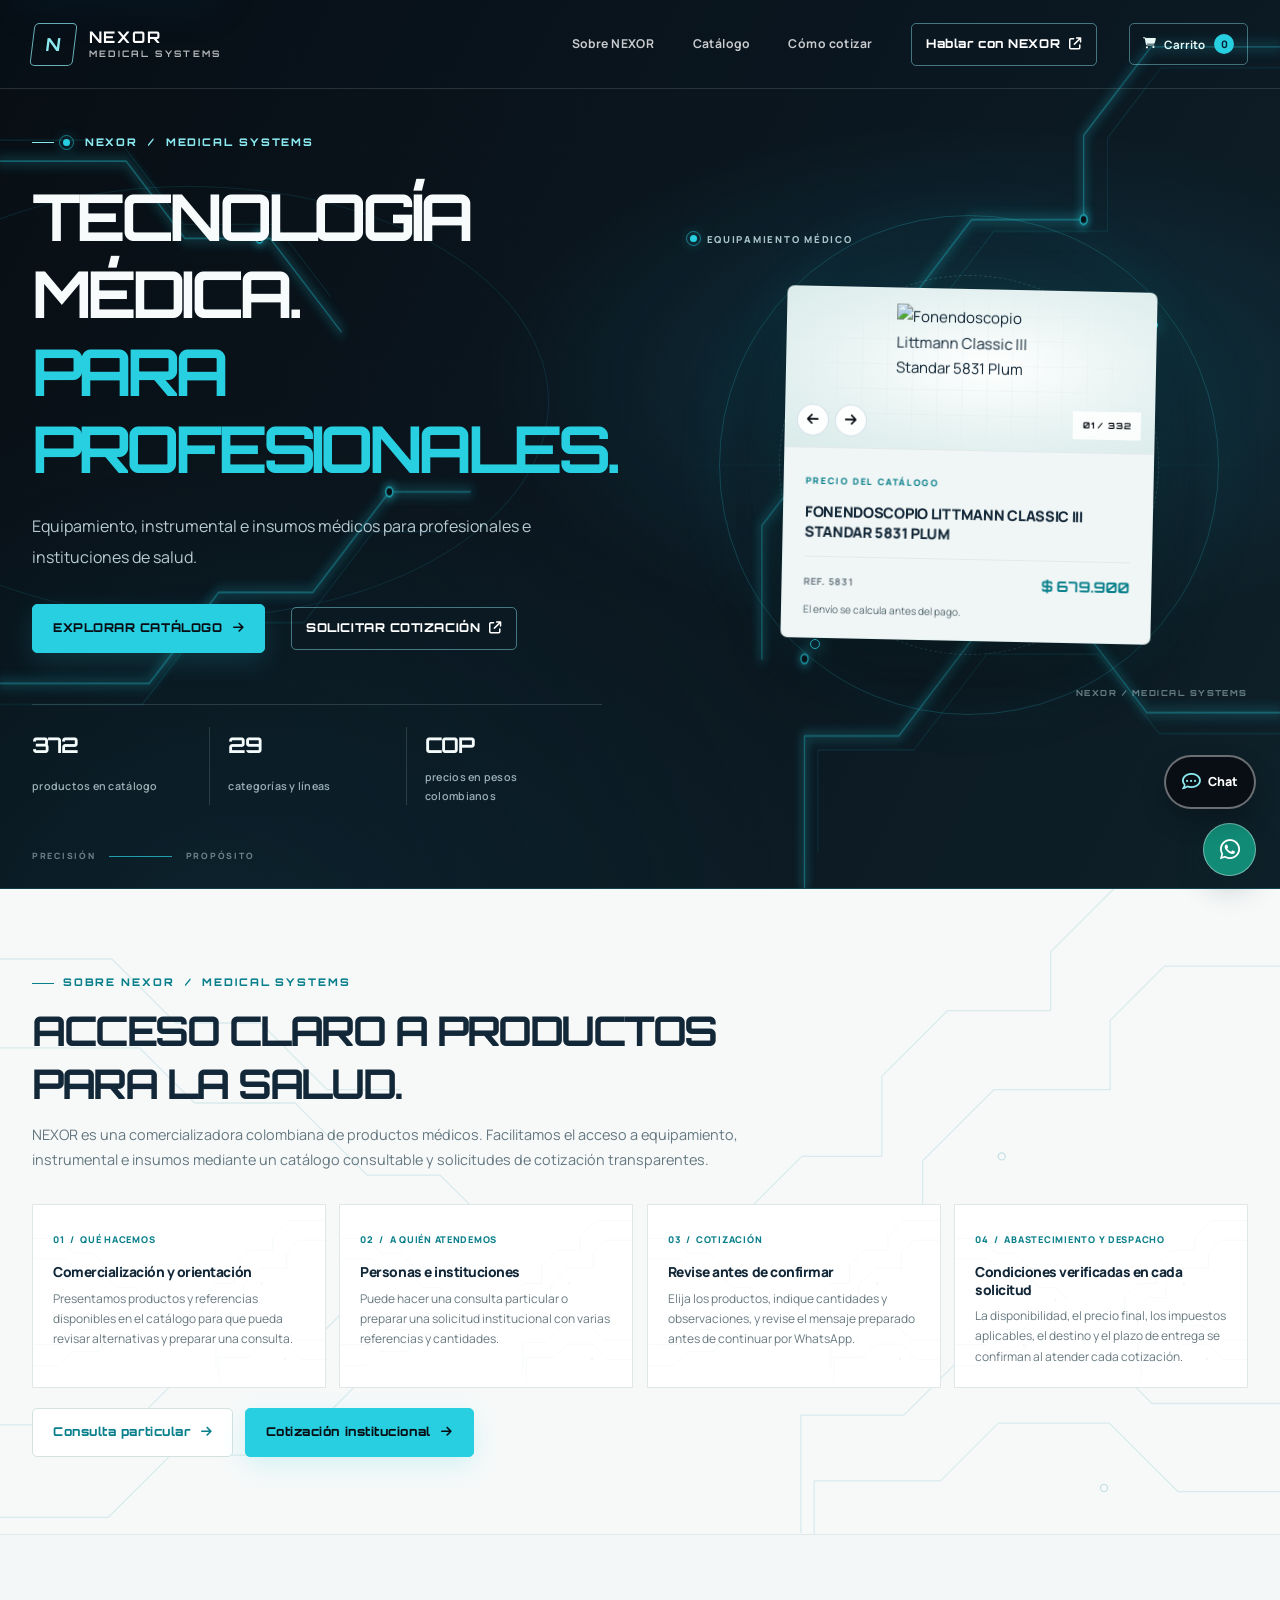
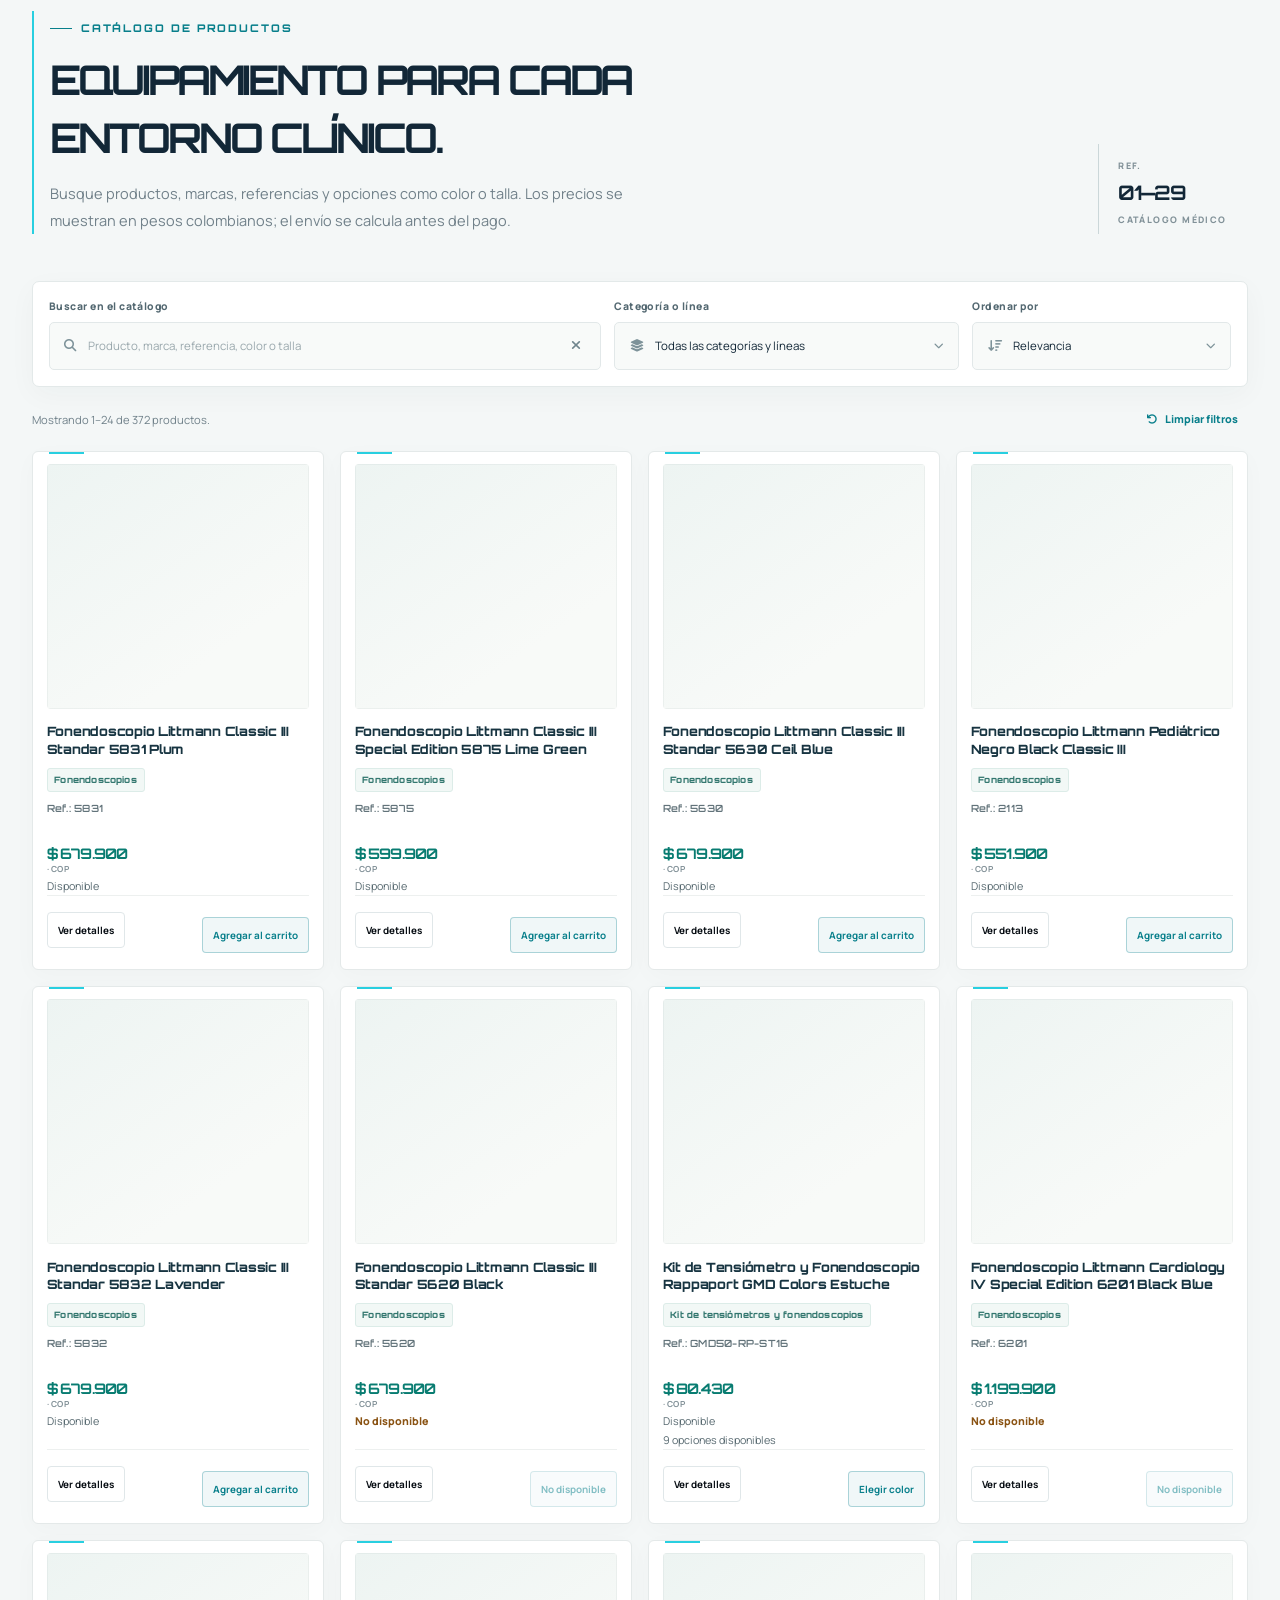
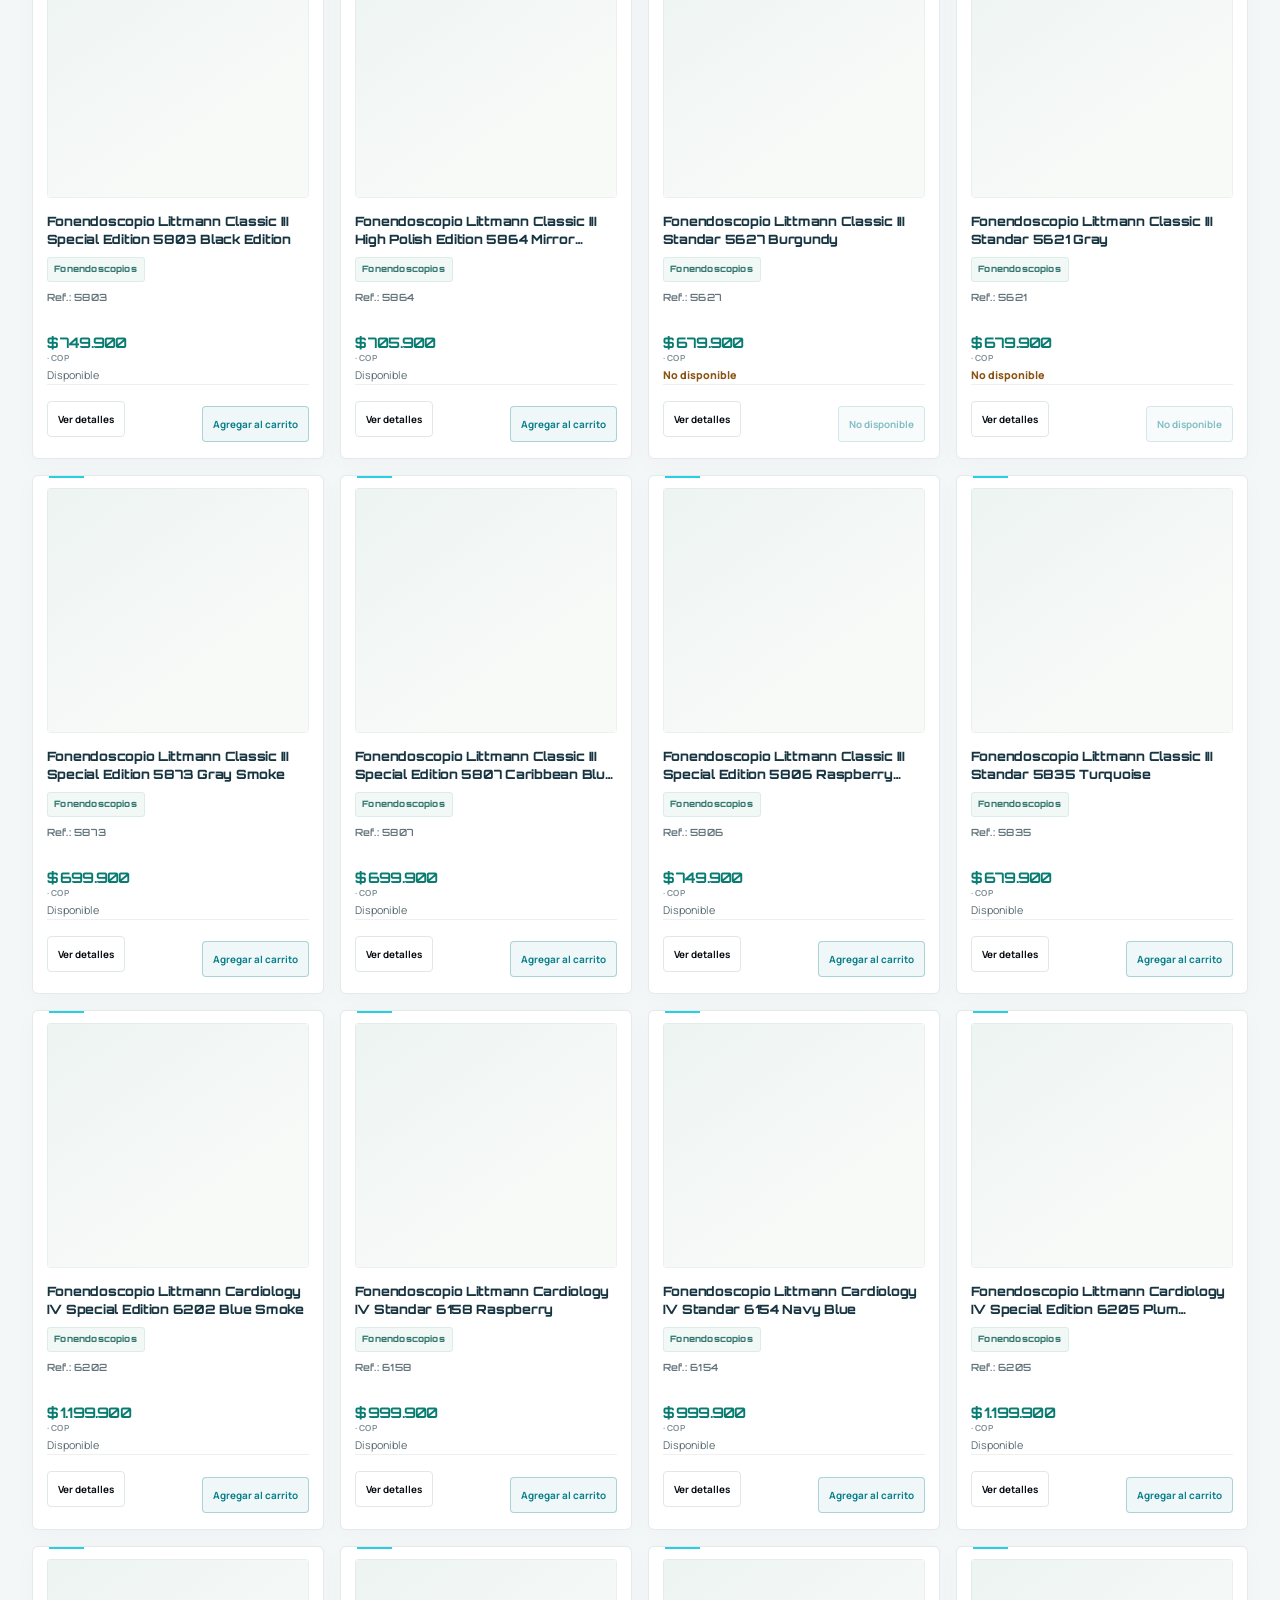
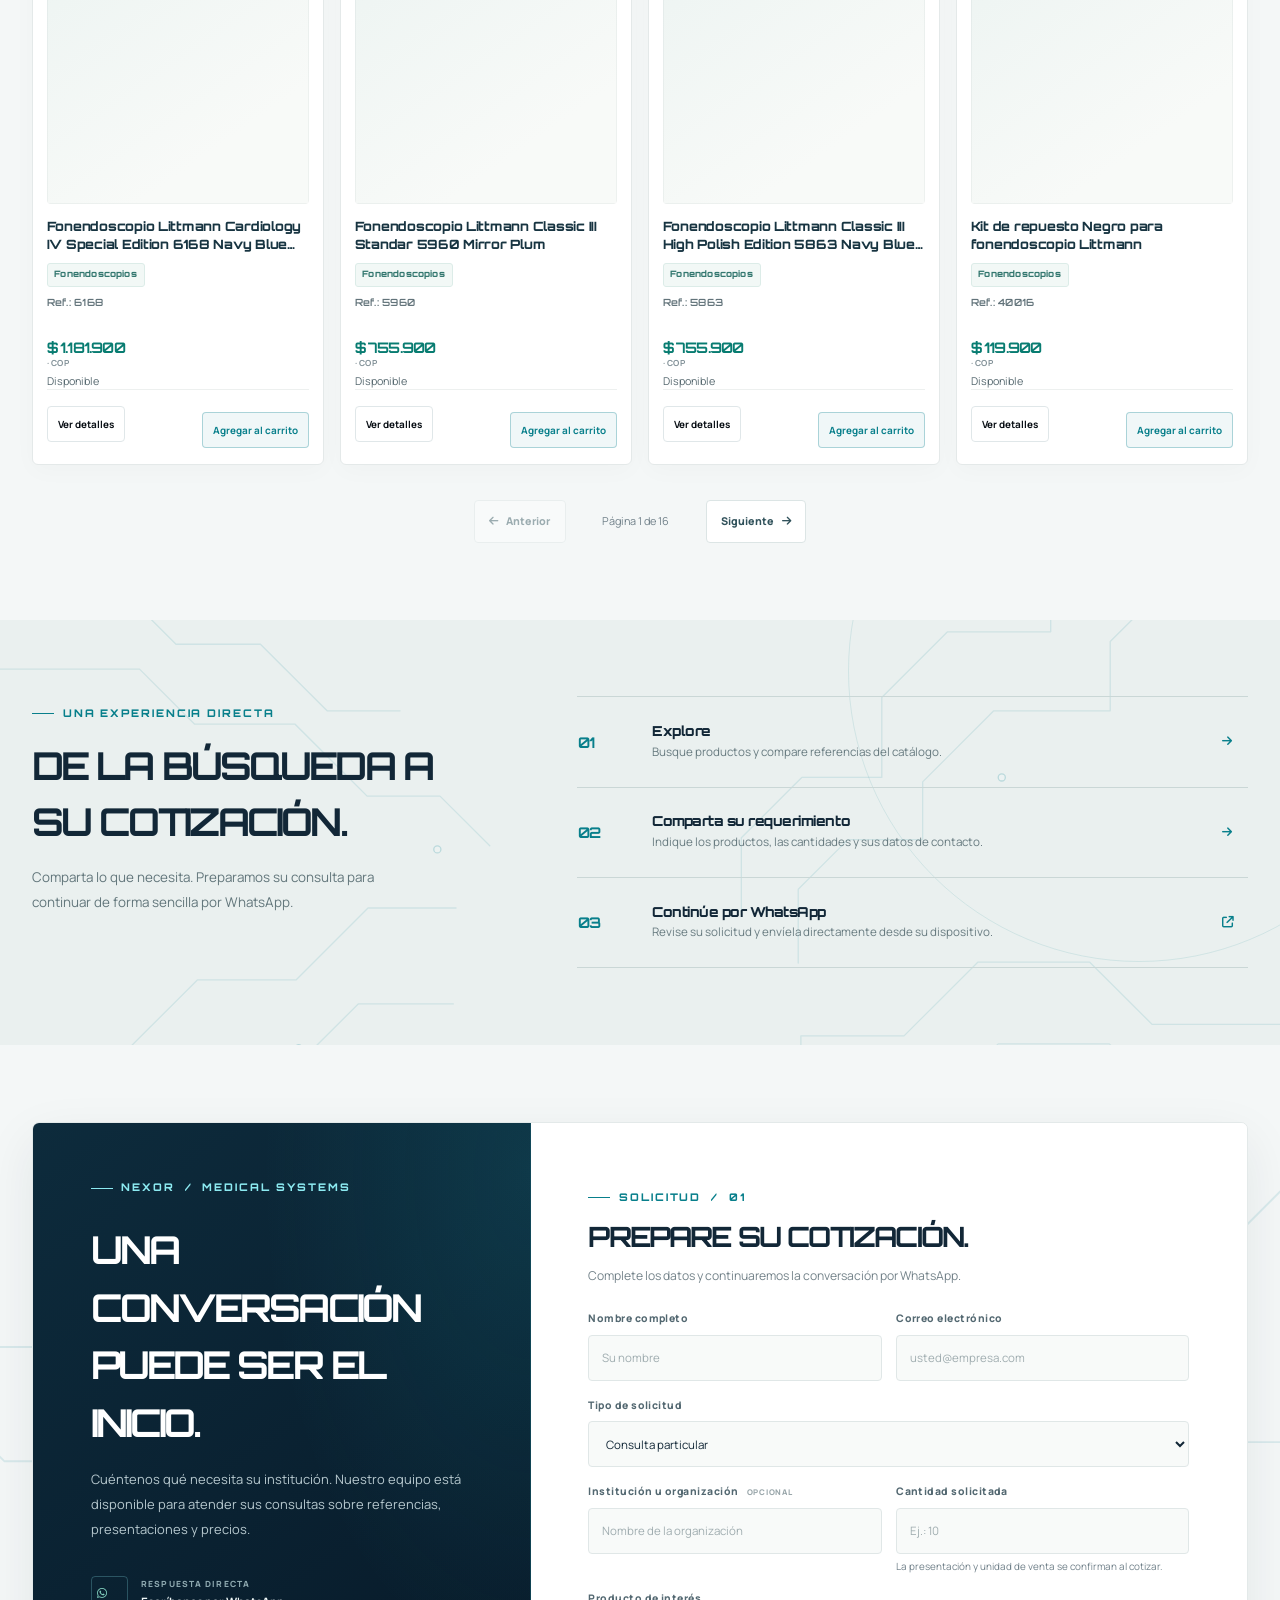
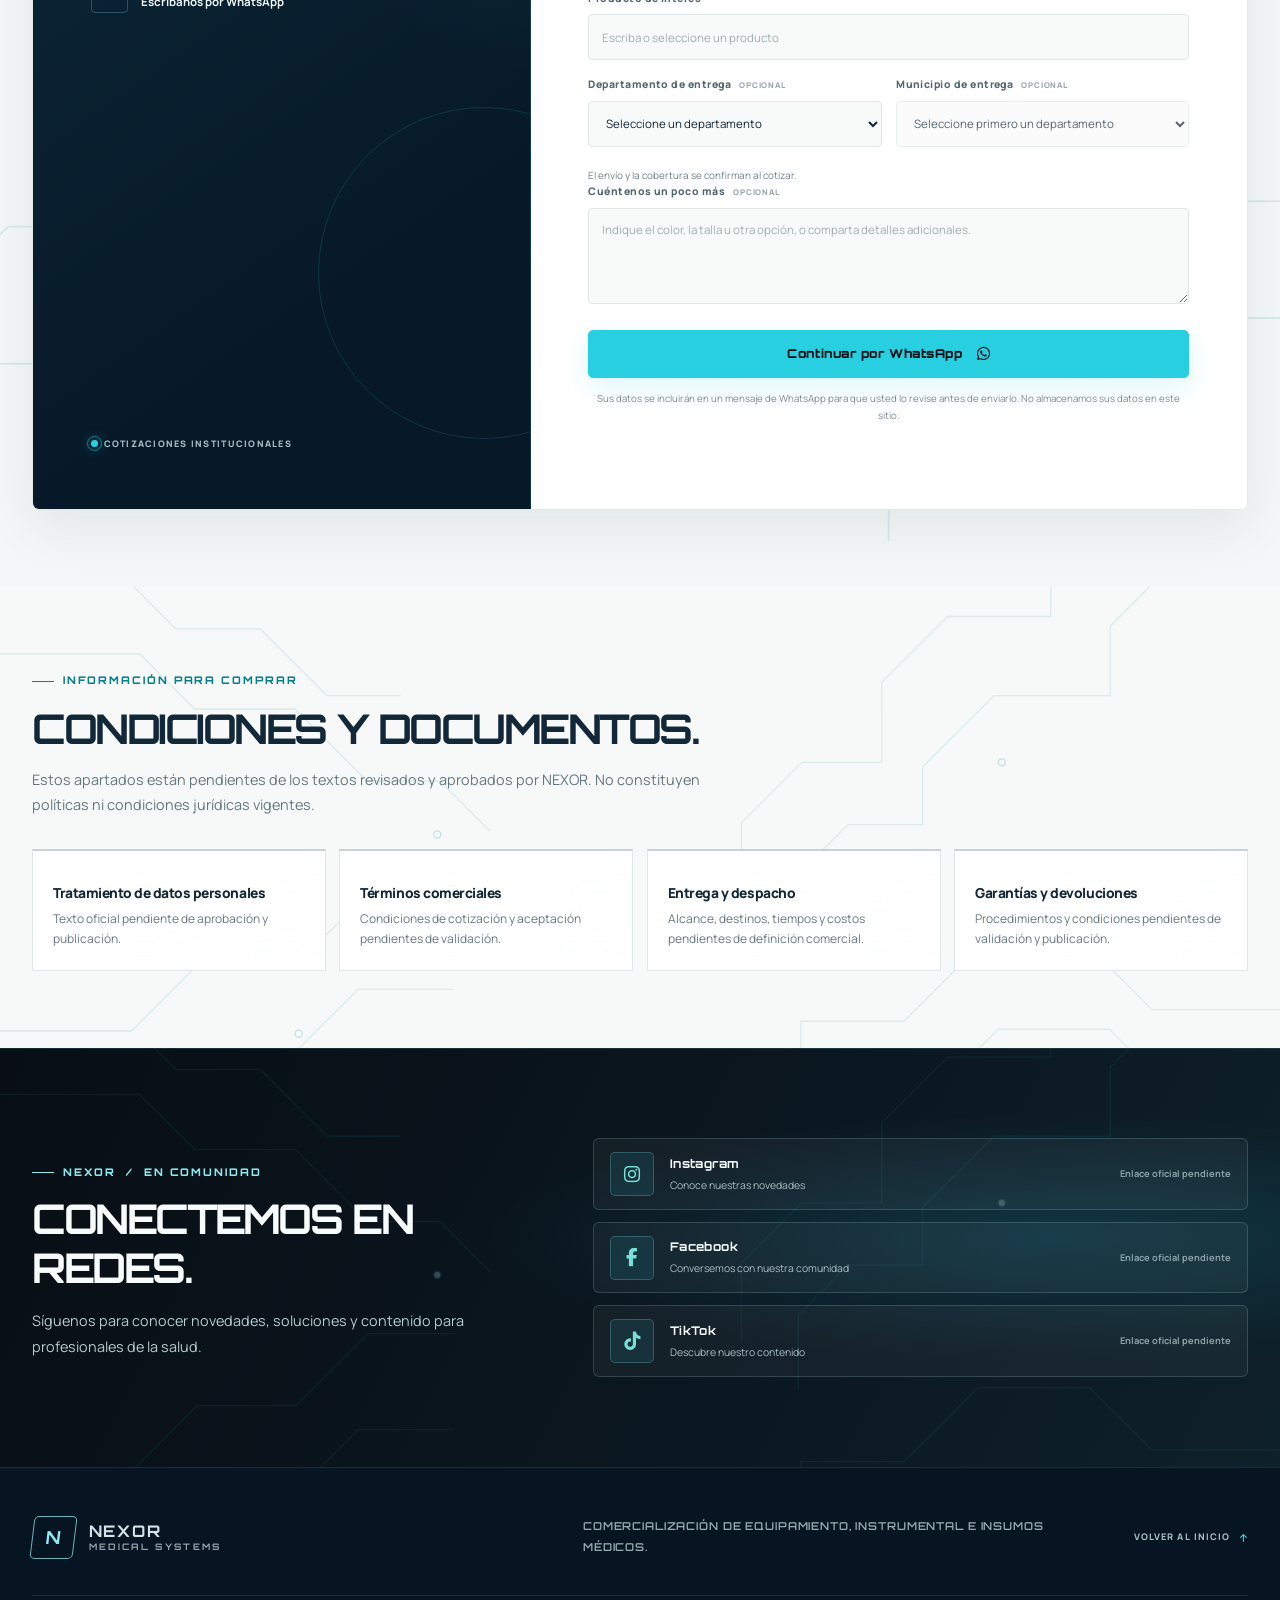
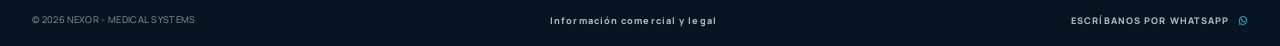
==== commit f8067592: "09-11-2026" ====
--- a/index.html
+++ b/index.html
@@ -179,7 +179,7 @@
     @media (max-width:520px) { .gmd-filters { grid-template-columns:1fr; } }
     @media (max-width:420px) { .gmd-grid { grid-template-columns:1fr; } }
   </style>
-  <link rel="stylesheet" href="Assets/Css/site.css?v=nexor-checkout-2026-11-09-4">
+  <link rel="stylesheet" href="Assets/Css/site.css?v=nexor-checkout-2026-11-09-6">
 </head>
 <body>
   <a class="skip-link" href="#contenido">Ir al contenido principal</a>
@@ -588,10 +588,21 @@
         </form>
         <div id="cart-order-preview" hidden>
           <h4 tabindex="-1" id="cart-order-title">Resumen de tu compra</h4>
-          <div class="cart-review-destination"><span>Entrega en</span><strong id="cart-preview-destination"></strong></div>
+          <section class="cart-review-destination" aria-labelledby="cart-delivery-summary-title">
+            <h4 id="cart-delivery-summary-title">Datos de entrega</h4>
+            <dl>
+              <div><dt>Recibe</dt><dd id="cart-preview-name"></dd></div>
+              <div><dt>Direcci&oacute;n</dt><dd id="cart-preview-address"></dd></div>
+              <div><dt>Ciudad y departamento</dt><dd id="cart-preview-destination"></dd></div>
+              <div><dt>Tel&eacute;fono</dt><dd id="cart-preview-phone"></dd></div>
+              <div><dt>Correo electr&oacute;nico</dt><dd id="cart-preview-email"></dd></div>
+            </dl>
+            <button class="button button--secondary" type="button" id="cart-edit-destination">Editar datos de entrega</button>
+          </section>
           <h4>Productos</h4>
-          <ul id="cart-preview-items"></ul>
-          <div class="cart-shipping"><span>Productos</span><strong id="cart-preview-subtotal">$ 0</strong></div>
+          <ul class="cart-review-items" id="cart-preview-items"></ul>
+          <div class="cart-shipping"><span>Subtotal de productos</span><strong id="cart-preview-subtotal">$ 0</strong></div>
+          <div class="cart-shipping"><span>Impuestos</span><strong id="cart-preview-tax">Por confirmar</strong></div>
           <div id="cart-order-normal">
             <div class="cart-shipping"><span>Referencia de env&iacute;o</span><strong id="cart-order-shipping">Selecciona un destino</strong></div>
             <div class="cart-shipping"><span>Total orientativo</span><strong id="cart-order-total">Por confirmar</strong></div>
@@ -623,9 +634,9 @@
                   <option value="example-6">BBVA Colombia · ejemplo</option>
                 </select>
                 <p>Lista parcial de muestra, no es la lista oficial ni garantiza bancos habilitados.</p>
-              </details>
+              </div>
               <p id="cart-payment-method-guidance" aria-live="polite">No ingreses datos de tarjeta ni claves bancarias.</p>
-            </div>
+            </details>
             <button class="button button--primary" type="button" disabled aria-describedby="cart-payment-unavailable">Pagar en l&iacute;nea</button>
             <p id="cart-payment-unavailable">Pago no disponible: a&uacute;n falta conectar la pasarela y confirmar el total. La lista real de bancos y medios depender&aacute; de la integraci&oacute;n.</p>
           </div>
@@ -637,7 +648,6 @@
             <button class="button button--primary" type="button" id="cart-test-pay">Simular pago</button>
             <p class="cart-demo-banner" id="cart-test-confirmation" role="status" tabindex="-1" hidden><strong>Simulaci&oacute;n completada.</strong> No se realiz&oacute; ning&uacute;n pago ni se cre&oacute; un pedido real.</p>
           </div>
-          <button class="button button--secondary" type="button" id="cart-edit-destination">Editar datos</button>
         </div>
       </section>
   </aside>
@@ -764,7 +774,11 @@
     const cartCity = document.querySelector('#cart-city');
     const cartDepartment = document.querySelector('#cart-department');
     const cartOrderPreview = document.querySelector('#cart-order-preview');
+    const cartPreviewName = document.querySelector('#cart-preview-name');
+    const cartPreviewAddress = document.querySelector('#cart-preview-address');
     const cartPreviewDestination = document.querySelector('#cart-preview-destination');
+    const cartPreviewPhone = document.querySelector('#cart-preview-phone');
+    const cartPreviewEmail = document.querySelector('#cart-preview-email');
     const cartPreviewItems = document.querySelector('#cart-preview-items');
     const cartRecommendations = document.querySelector('#cart-recommendations');
     const cartRecommendationList = document.querySelector('#cart-recommendation-list');
@@ -836,6 +850,8 @@
       cartCheckoutButton.setAttribute('aria-expanded', 'false');
       cartCheckoutButton.textContent = checkoutTestMode ? 'Continuar compra de prueba' : 'Continuar compra';
       cartDeliveryForm.reset();
+      [cartPreviewName, cartPreviewAddress, cartPreviewDestination, cartPreviewPhone, cartPreviewEmail]
+        .forEach(element => { element.textContent = ''; });
       cartPaymentMethod.value = '';
       updatePaymentDemo();
       cartDepartment.dispatchEvent(new Event('change'));
@@ -879,7 +895,11 @@
         input.setCustomValidity(input.value.trim() ? '' : 'Complete este campo.');
       });
       if (!cartDeliveryForm.reportValidity()) return;
+      cartPreviewName.textContent = document.querySelector('#cart-name').value;
+      cartPreviewAddress.textContent = document.querySelector('#cart-address').value;
       cartPreviewDestination.textContent = cartCity.selectedOptions[0].textContent + ', ' + cartDepartment.selectedOptions[0].textContent;
+      cartPreviewPhone.textContent = phone.value;
+      cartPreviewEmail.textContent = document.querySelector('#cart-email').value;
       cartDeliveryForm.hidden = true;
       cartOrderPreview.hidden = false;
       setCartStage('review');
@@ -938,7 +958,7 @@
           typeof line.variantKey === 'string' &&
           typeof line.variantName === 'string' &&
           Number.isFinite(line.unitPrice) && line.unitPrice >= 0 &&
-          Number.isInteger(line.quantity) && line.quantity >= 1 &&
+          Number.isInteger(line.quantity) && line.quantity >= 1 && line.quantity <= 10000 &&
           (line.available === undefined || typeof line.available === 'boolean')
         ) || new Set(parsedCart.map(line => line.key)).size !== parsedCart.length) {
           throw new Error('El carrito guardado tiene un formato no válido.');
@@ -952,6 +972,7 @@
     }
     if (cartStorageAvailable && cart.length) {
       let hasUnavailableItems = false;
+      let hasUpdatedPrices = false;
       cart = cart.map(line => {
         const product = gmdProducts.find(item => item.id === line.productId);
         const variant = product?.variants.find(item => createCartKey(product, item) === line.variantKey);
@@ -960,6 +981,7 @@
           return { ...line, available: false };
         }
         if (!variant.available || !Number.isFinite(variant.price)) hasUnavailableItems = true;
+        if (variant.available && Number.isFinite(variant.price) && line.unitPrice !== variant.price) hasUpdatedPrices = true;
         return {
           ...line,
           productName: product.name,
@@ -974,6 +996,8 @@
       });
       if (hasUnavailableItems) {
         cartStatusNotice = 'Hay productos u opciones no disponibles. Revísalos antes de continuar.';
+      } else if (hasUpdatedPrices) {
+        cartStatusNotice = 'Actualizamos los precios del carrito según el catálogo. Revísalos antes de continuar.';
       }
     }
     const updateCartAvailabilityNotice = () => {
@@ -1104,6 +1128,10 @@
         ? 'Por confirmar'
         : gmdPriceFormatter.format(total);
       cartPreviewSubtotal.textContent = cartSubtotal.textContent;
+      document.querySelector('#cart-preview-tax').textContent = cart.some(line =>
+        !['excluded', 'exempt'].includes(line.taxTreatment) &&
+        !(line.taxTreatment === 'taxable' && Number.isFinite(line.taxRate) && line.taxRate > 0)
+      ) ? 'Por confirmar' : 'Según cada producto';
       if (checkoutTestMode) {
         const valid = cart.length > 0 && !cart.some(line => line.available === false);
         document.querySelector('#cart-shipping-value').textContent = valid ? gmdPriceFormatter.format(testShippingCost) + ' (prueba)' : '—';
@@ -1118,10 +1146,33 @@
       cartPreviewItems.replaceChildren();
       cart.forEach(line => {
         const item = document.createElement('li');
+        item.className = 'cart-review-item';
+        const image = document.createElement('img');
+        image.className = 'cart-review-item-image';
+        image.alt = '';
+        image.hidden = !line.image;
+        if (line.image) {
+          image.src = line.image;
+          image.addEventListener('error', () => { image.hidden = true; }, { once:true });
+        }
+        const details = document.createElement('div');
+        details.className = 'cart-review-item-details';
+        const name = document.createElement('strong');
+        name.textContent = line.productName;
         const variantName = getOptionValue(line.variantName);
-        item.textContent = line.quantity + ' × ' + line.productName +
-          (variantName ? ' · ' + variantName : '') +
-          (line.available === false ? ' · No disponible' : '');
+        const reference = document.createElement('span');
+        reference.textContent = [variantName, line.sku ? 'Ref. ' + line.sku : ''].filter(Boolean).join(' · ');
+        const quantity = document.createElement('span');
+        quantity.textContent = line.available === false
+          ? 'No disponible'
+          : line.quantity + ' × ' + gmdPriceFormatter.format(line.unitPrice);
+        const amount = document.createElement('strong');
+        amount.className = 'cart-review-item-total';
+        amount.textContent = line.available === false ? 'Por confirmar' : gmdPriceFormatter.format(line.unitPrice * line.quantity);
+        details.append(name);
+        if (reference.textContent) details.appendChild(reference);
+        details.append(quantity);
+        item.append(image, details, amount);
         cartPreviewItems.appendChild(item);
       });
       cartClearButton.disabled = cart.length === 0;
@@ -1786,8 +1837,8 @@
     });
     cartPanel.addEventListener('keydown', event => {
       if (event.key !== 'Tab') return;
-      const focusable = [...cartPanel.querySelectorAll('button:not(:disabled), input:not(:disabled), select:not(:disabled), textarea:not(:disabled), a[href]:not([hidden])')]
-        .filter(element => !element.closest('[hidden]'));
+      const focusable = [...cartPanel.querySelectorAll('button:not(:disabled), input:not(:disabled), select:not(:disabled), textarea:not(:disabled), a[href]:not([hidden]), summary')]
+        .filter(element => !element.closest('[hidden]') && element.getClientRects().length > 0);
       if (!focusable.length) return;
       const first = focusable[0];
       const last = focusable[focusable.length - 1];
--- a/Assets/Css/site.css
+++ b/Assets/Css/site.css
@@ -3227,14 +3227,32 @@
 
 .cart-review-destination {
   display: grid;
-  gap: .2rem;
-  padding: .8rem;
+  gap: .75rem;
+  padding: 1rem;
   border-radius: 7px;
   background: #eff8f8;
 }
 
-.cart-review-destination span {
+.cart-review-destination dl {
+  display: grid;
+  grid-template-columns: repeat(auto-fit, minmax(min(100%, 220px), 1fr));
+  gap: .75rem 1rem;
+  margin: 0;
+}
+
+.cart-review-destination dt {
   color: #647d86;
+}
+
+.cart-review-destination dd {
+  margin: .15rem 0 0;
+  color: var(--ink);
+  font-weight: 700;
+  overflow-wrap: anywhere;
+}
+
+.cart-review-destination button {
+  justify-self: start;
 }
 
 .cart-payment-preview input,
@@ -3247,6 +3265,66 @@
   margin: 0;
   padding-left: 1.2rem;
   overflow-wrap: anywhere;
+}
+
+.cart-payment-preview .cart-review-items {
+  display: grid;
+  gap: .65rem;
+  padding: 0;
+  list-style: none;
+}
+
+.cart-review-item {
+  display: grid;
+  grid-template-columns: 56px minmax(0, 1fr) auto;
+  align-items: start;
+  gap: .7rem;
+  padding: .8rem 0;
+  border-bottom: 1px solid var(--line);
+}
+
+.cart-review-item-image {
+  width: 56px;
+  height: 56px;
+  border: 1px solid var(--line);
+  border-radius: 6px;
+  background: #f3f7f6;
+  object-fit: contain;
+}
+
+.cart-review-item-image[hidden] {
+  display: none;
+}
+
+.cart-review-item-details {
+  display: grid;
+  grid-column: 2;
+  min-width: 0;
+  gap: .2rem;
+}
+
+.cart-review-item-details strong,
+.cart-review-item-total {
+  color: var(--navy);
+}
+
+.cart-review-item-total {
+  white-space: nowrap;
+}
+
+@media (max-width: 560px) {
+  .cart-review-item {
+    grid-template-columns: 48px minmax(0, 1fr);
+  }
+
+  .cart-review-item-image {
+    width: 48px;
+    height: 48px;
+  }
+
+  .cart-review-item-total {
+    grid-column: 2;
+  }
 }
 
 .cart-demo-notice {
